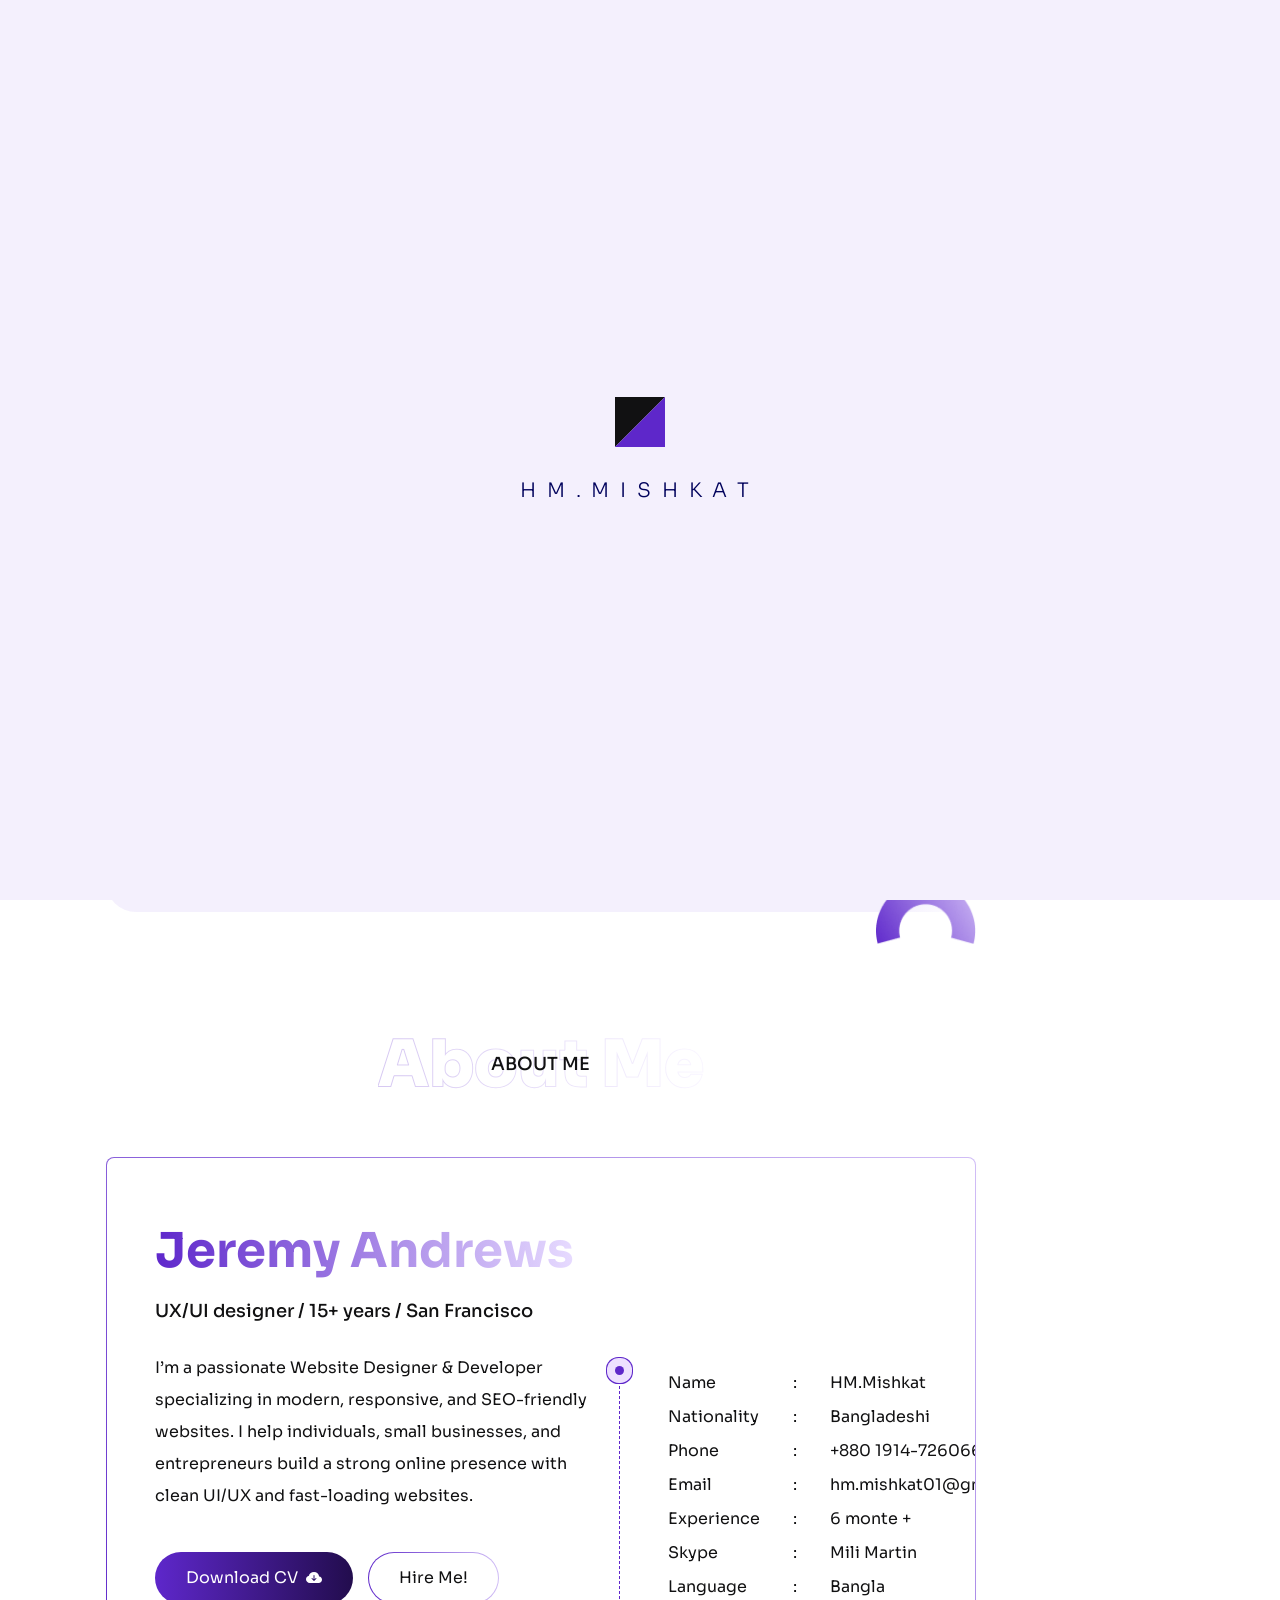
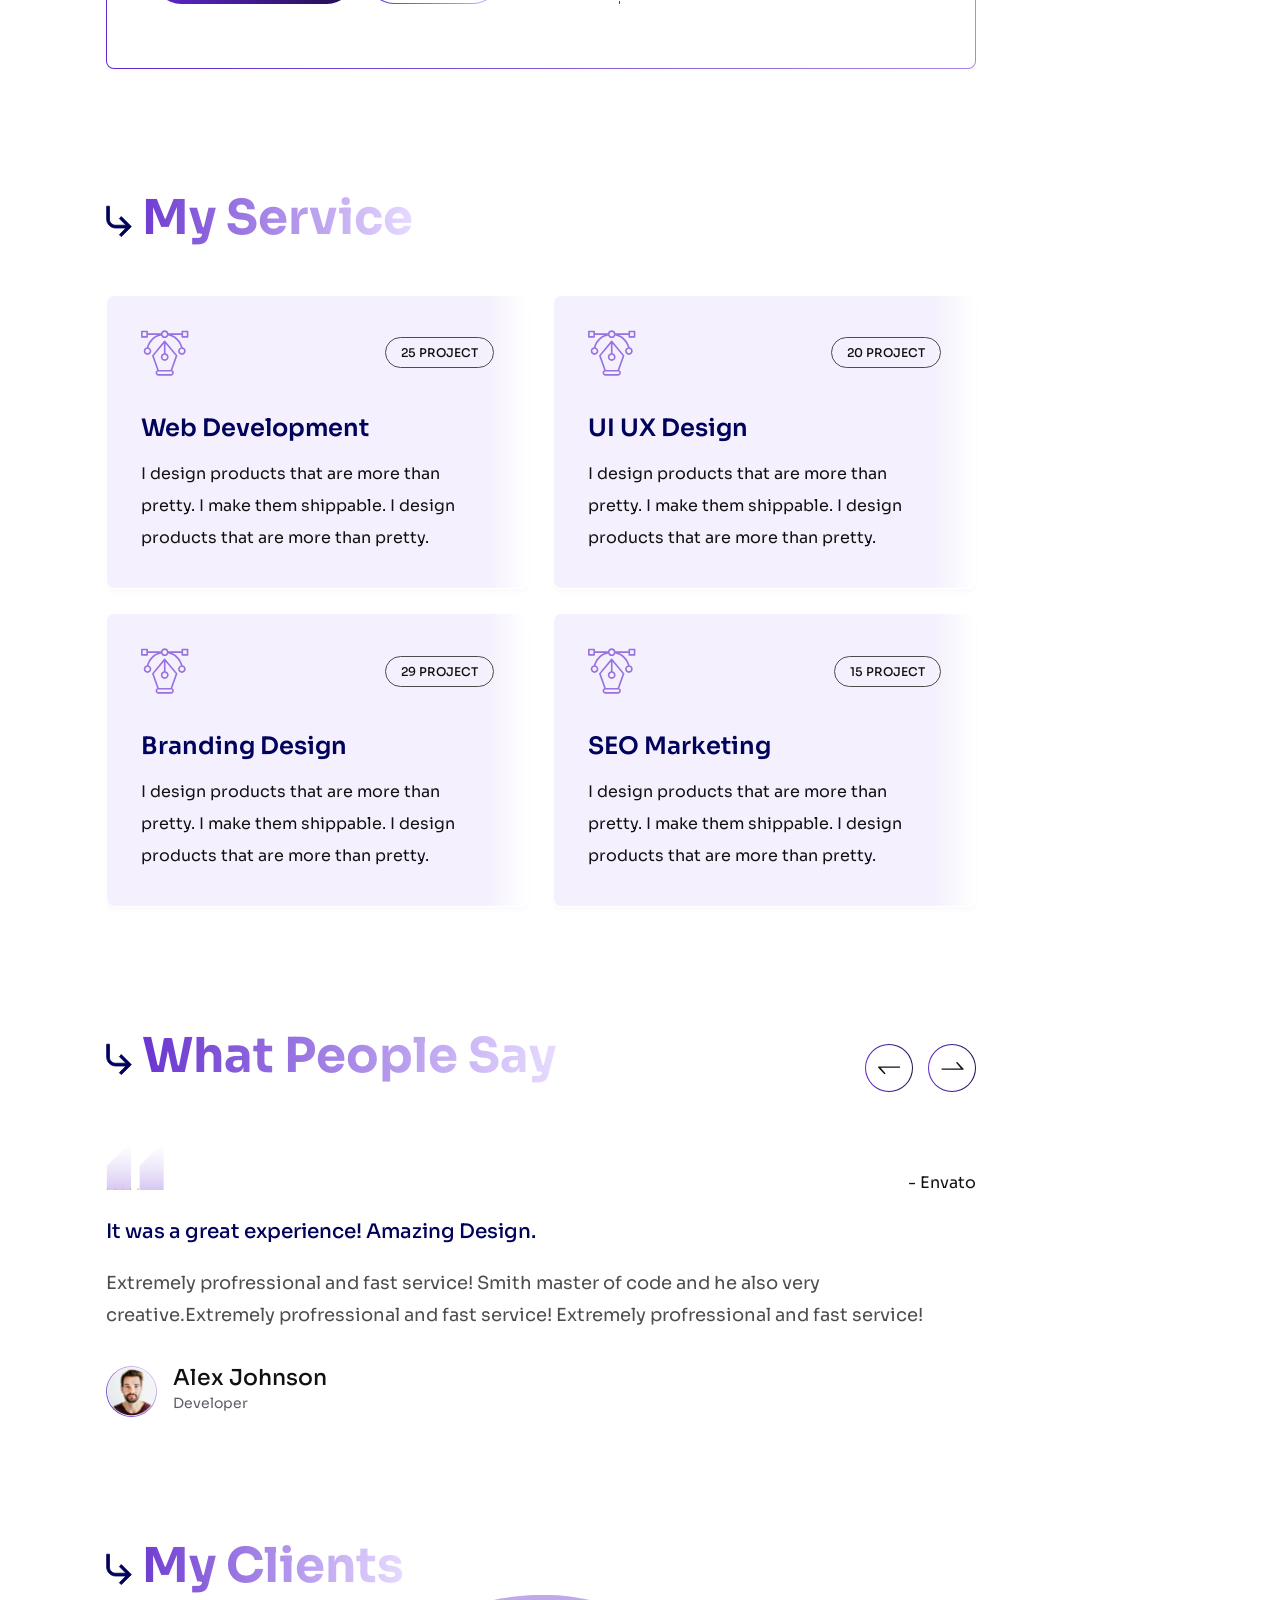
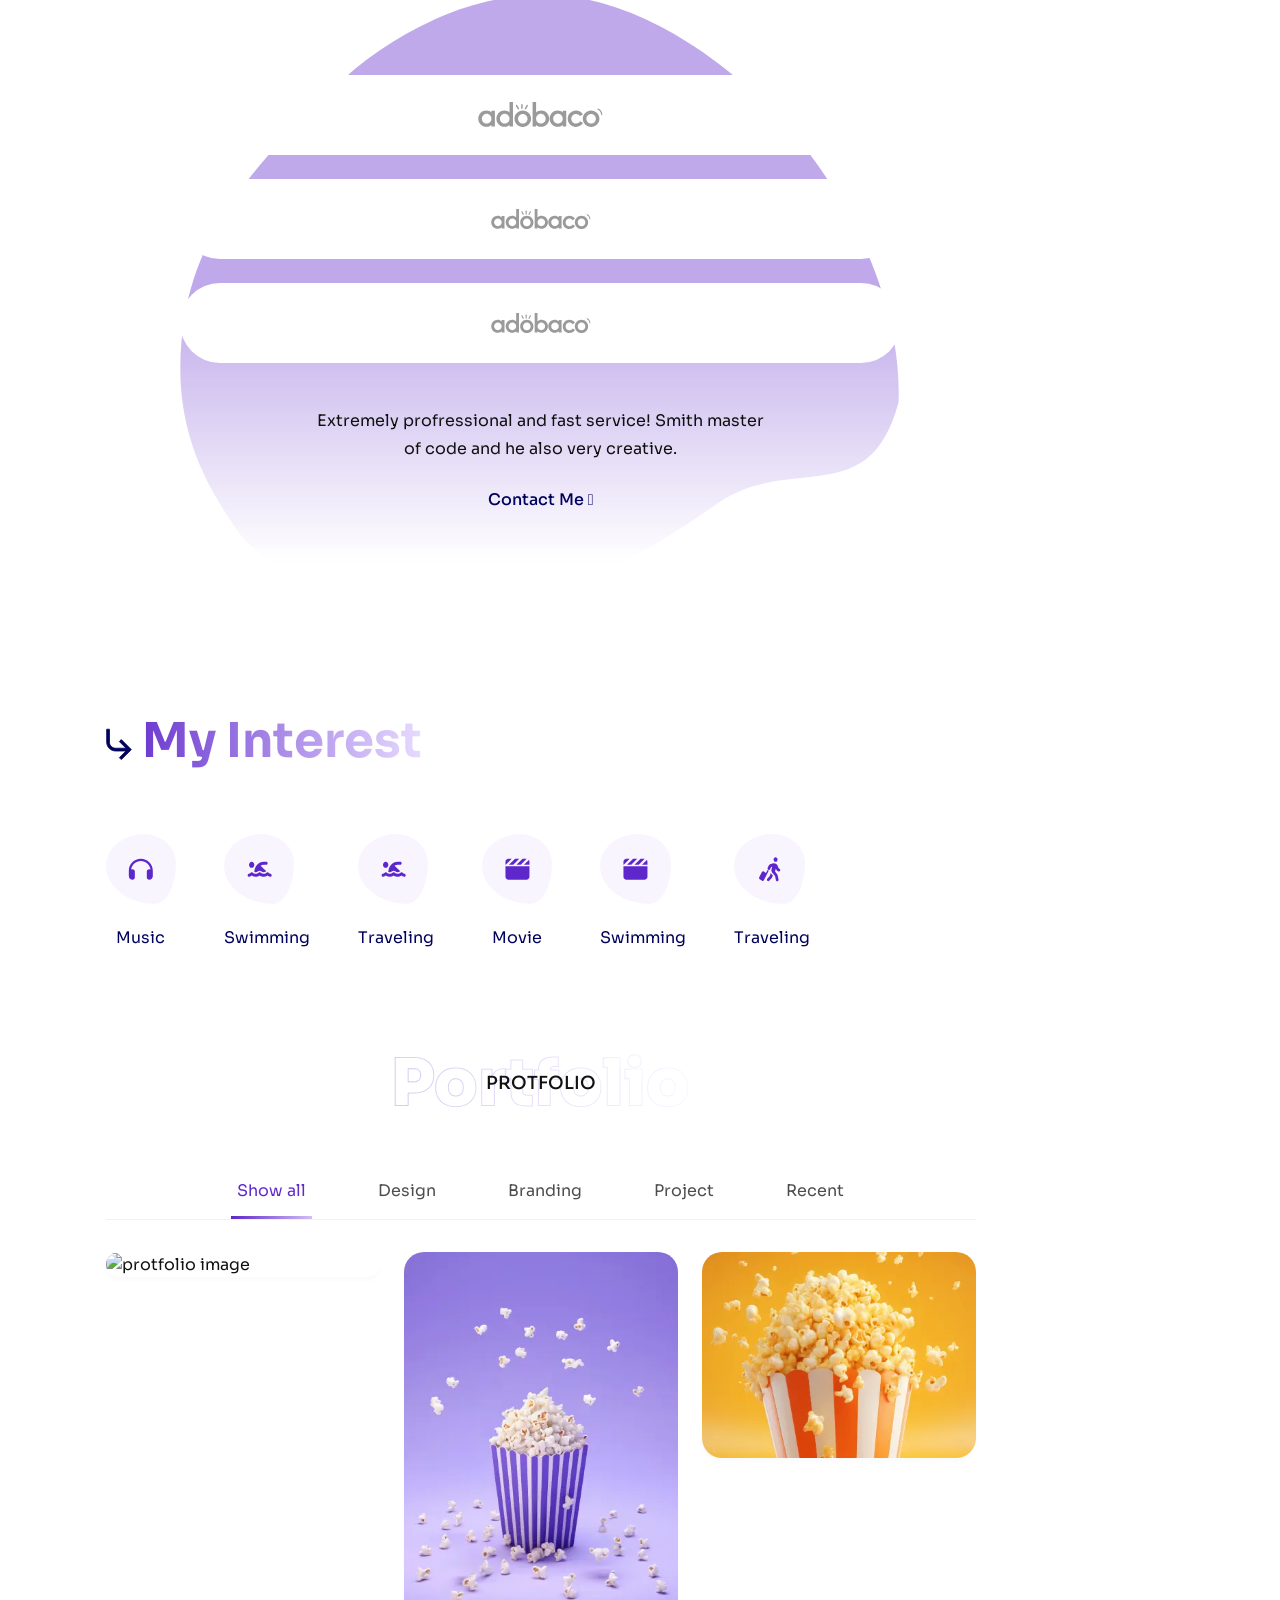
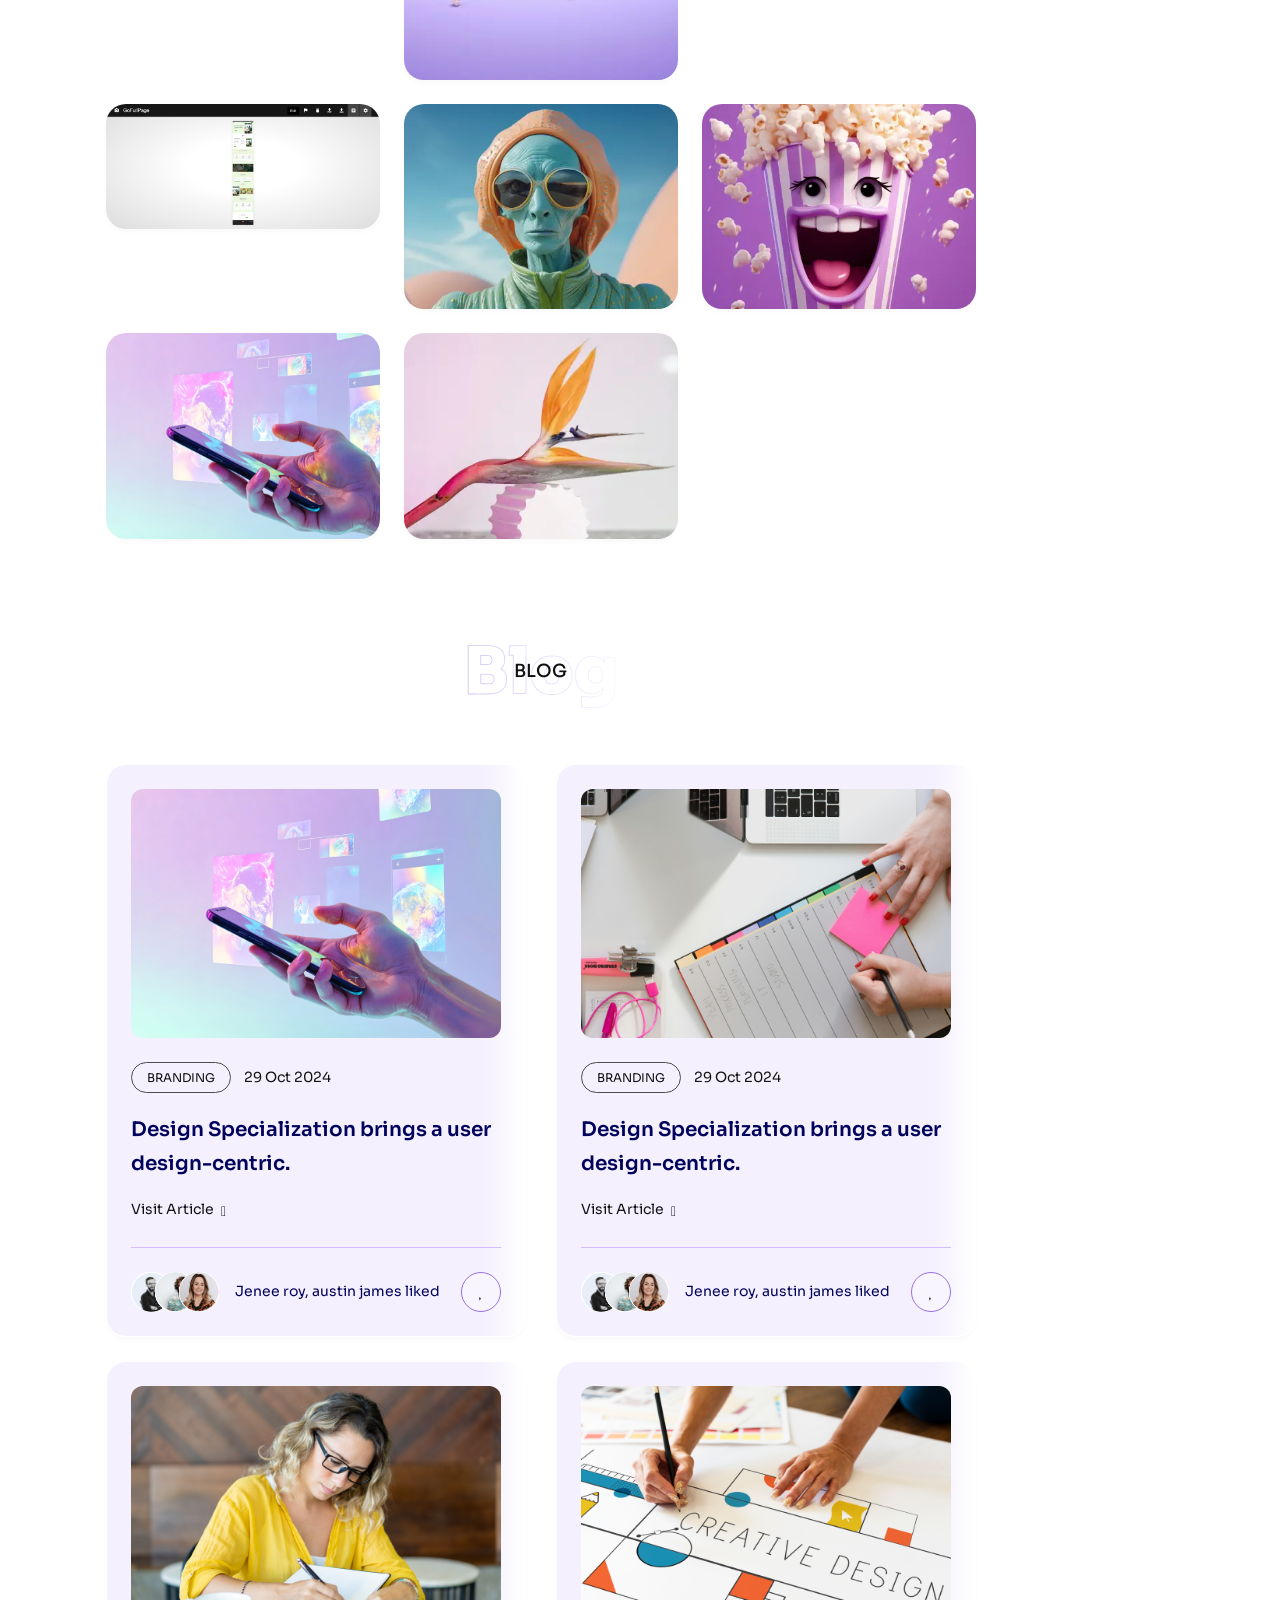
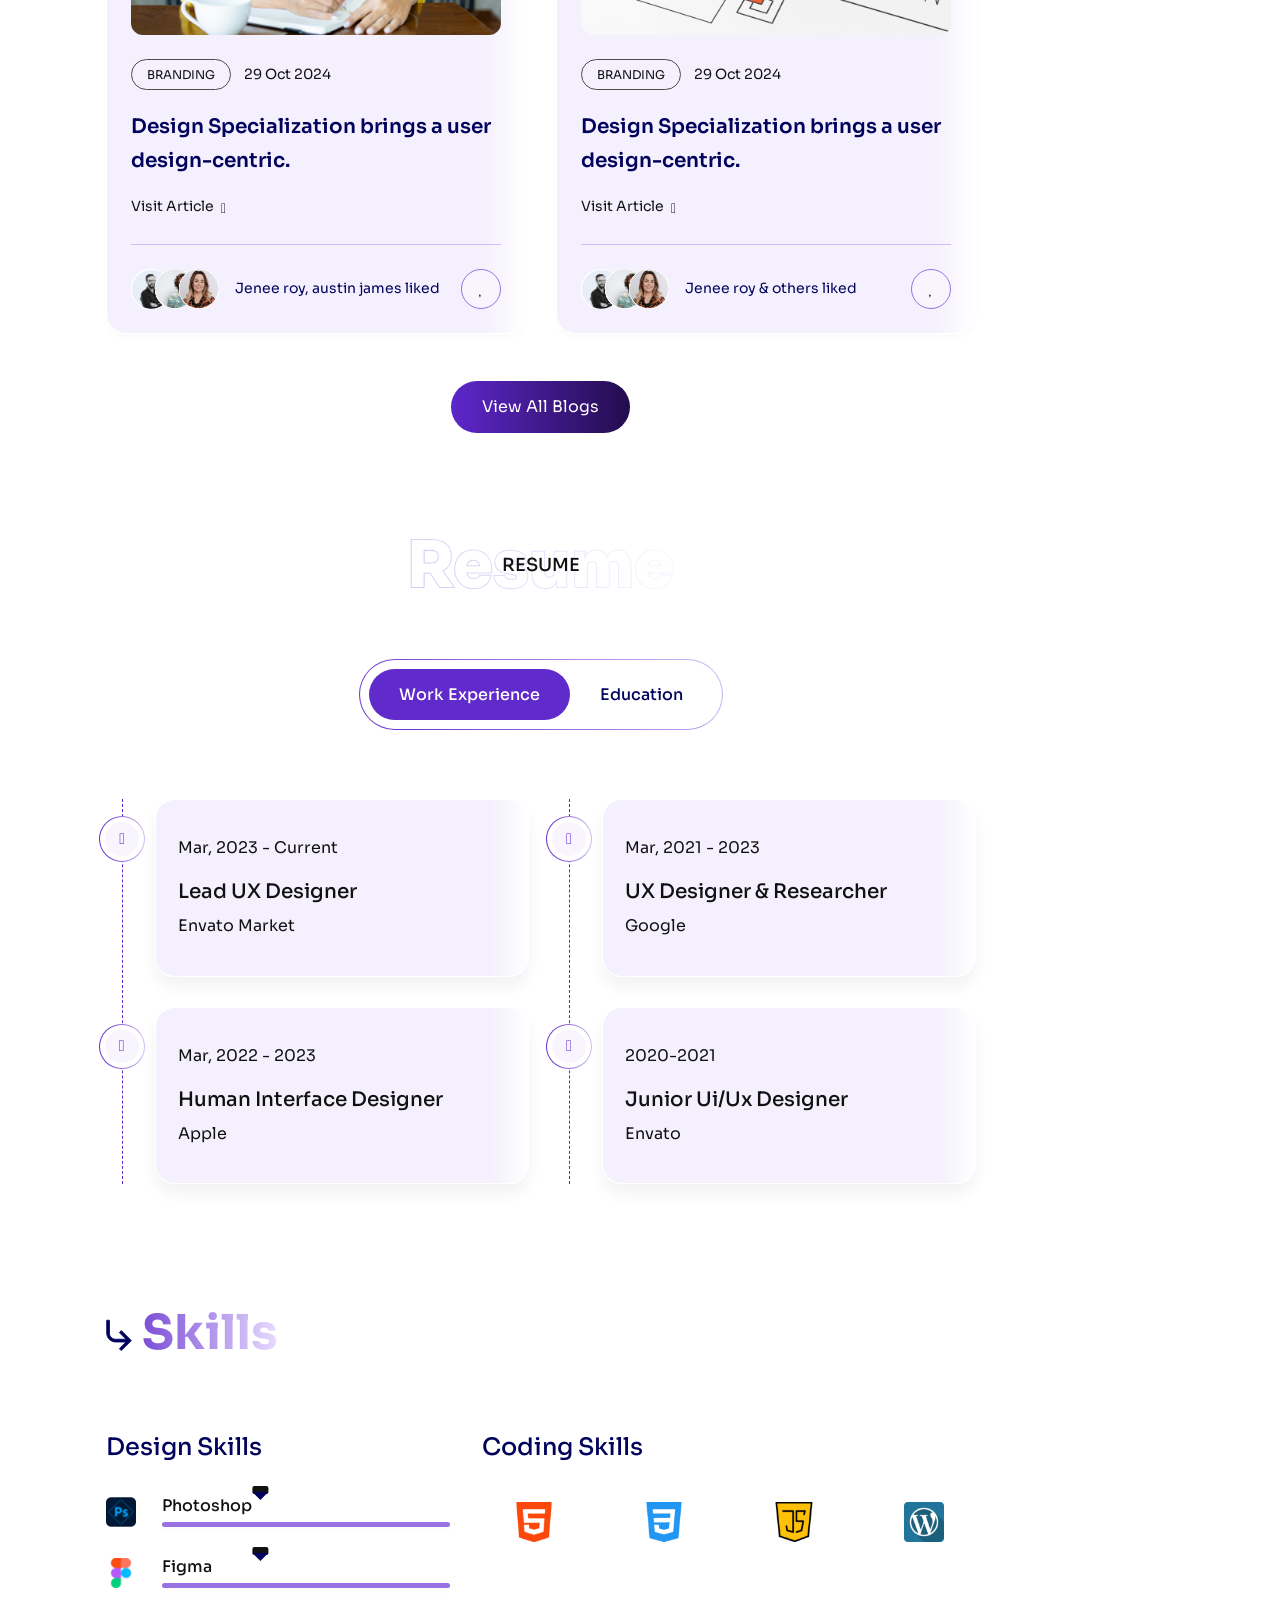
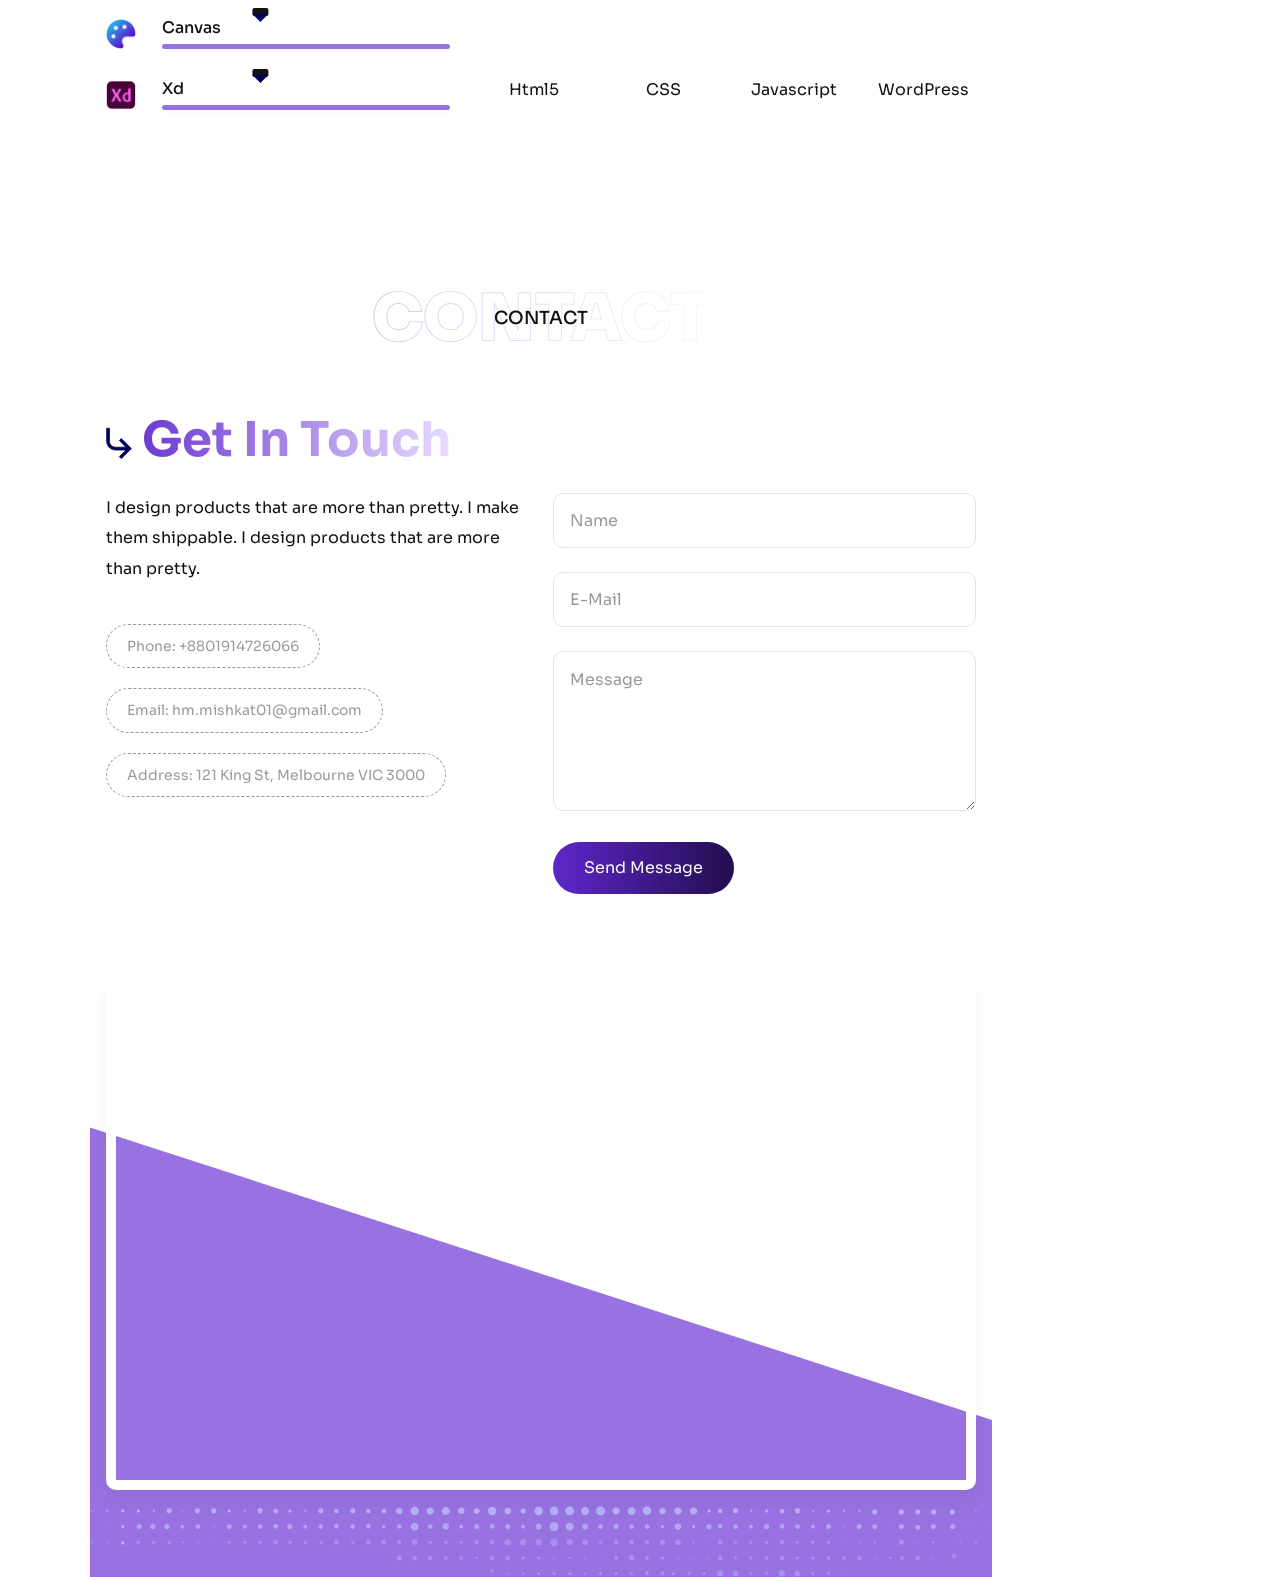
==== index.html @ 428b9b0d "Add files via upload" ====
<!DOCTYPE html>
<html lang="en">

<head>
    <!-- Basic Page Needs
    ================================================== -->
    <meta charset="UTF-8">
    <meta http-equiv="X-UA-Compatible" content="IE=edge">
  

    <!-- Specific Meta
    ================================================== -->
    <meta name="viewport" content="width=device-width, initial-scale=1.0, shrink-to-fit=no">
    <meta name="keyword" content="resume, portfolio, personal portfolio, cv, template, responsive, html5, css3, creative, clean">
    <meta name="description" content="HM.Mishkat ">
    <meta name="author" content="Themearray">

    <!-- Site Title
    ================================================== -->
    <link rel="stylesheet" href="https://cdnjs.cloudflare.com/ajax/libs/font-awesome/7.0.1/css/all.min.css" integrity="sha512-2SwdPD6INVrV/lHTZbO2nodKhrnDdJK9/kg2XD1r9uGqPo1cUbujc+IYdlYdEErWNu69gVcYgdxlmVmzTWnetw==" crossorigin="anonymous" referrerpolicy="no-referrer" />
    <title>HM.Mishkat Resume/vCard </title>

    <!-- Site Favicon
    ================================================== -->
    <link rel="shortcut icon" href="assets/img/favicon/favicon.ico">

    <!-- Google Fonts
    ================================================== -->
    <link rel="preconnect" href="https://fonts.googleapis.com">
    <link rel="preconnect" href="https://fonts.gstatic.com" crossorigin>
    <link rel="stylesheet" href="https://fonts.googleapis.com/css2?family=Sora:wght@100..800&display=swap">


    <!-- All CSS Here
    ================================================== -->
    <link rel="stylesheet" href="assets/css/bootstrap.min.css">
    <link rel="stylesheet" href="assets/css/fontAwesome5Pro.css">
    <link rel="stylesheet" href="assets/css/swiper-bundle.min.css">
    <link rel="stylesheet" href="assets/css/animate.min.css">
    <link rel="stylesheet" href="assets/css/glightbox.min.css">
    <link rel="stylesheet" href="assets/css/style.min.css">
</head>

<body>

    <!--~~~~~~~~~~~~~~~~~~~~~~~~~~~~~~~~~~~~~~~
    Preloader Start
    ~~~~~~~~~~~~~~~~~~~~~~~~~~~~~~~~~~~~~~~~-->
    <div class="preloader">
        <div class="preShape1"></div>
        <div class="preShape2"></div>
        <h4 class="content">HM.Mishkat</h4>
    </div>
    <!--~~./ Preloader End ~~-->

    <!--~~~~~~~~~~~~~~~~~~~~~~~~~~~~~~~~~~~~~~~
    left sidebar start here
    ~~~~~~~~~~~~~~~~~~~~~~~~~~~~~~~~~~~~~~~~-->
    <div class="left-sidebar">
        <!-- Chat Icon -->
        <a href="index.html#contact" class="message" aria-label="Message Me">
            <svg width="17" height="13" viewBox="0 0 17 13" xmlns="http://www.w3.org/2000/svg">
                <path d="M1.52734 0.820312C0.699219 0.820312 0.0273438 1.49219 0.0273438 2.32031C0.0273438 2.79219 0.249219 3.23594 0.627344 3.52031L7.42734 8.62031C7.78359 8.88594 8.27109 8.88594 8.62734 8.62031L15.4273 3.52031C15.8055 3.23594 16.0273 2.79219 16.0273 2.32031C16.0273 1.49219 15.3555 0.820312 14.5273 0.820312H1.52734ZM0.0273438 4.32031V10.8203C0.0273438 11.9234 0.924219 12.8203 2.02734 12.8203H14.0273C15.1305 12.8203 16.0273 11.9234 16.0273 10.8203V4.32031L9.22734 9.42031C8.51484 9.95469 7.53984 9.95469 6.82734 9.42031L0.0273438 4.32031Z" fill="currentColor"/>
            </svg>
        </a>

        <!-- Social Media Icons -->
        <div class="social-icon">
            <!-- Icon Item -->
            <a href="#" data-bs-toggle="tooltip" data-bs-placement="right" data-bs-title="Follow Me On Github" aria-label="github">
                <svg width="16" height="16" viewBox="0 0 14 14" fill="none" xmlns="http://www.w3.org/2000/svg">
                    <path d="M7.01249 0.867188C3.36635 0.867188 0.410156 3.82572 0.410156 7.47474C0.410156 10.5709 2.54051 13.1616 5.41253 13.8786C5.38172 13.7894 5.36191 13.6858 5.36191 13.5575V12.4282C5.09396 12.4282 4.645 12.4282 4.53221 12.4282C4.0805 12.4282 3.67886 12.2338 3.48409 11.8726C3.26787 11.4712 3.23045 10.8573 2.69456 10.4817C2.53556 10.3567 2.6566 10.2141 2.83982 10.2334C3.17819 10.3292 3.45878 10.5616 3.72288 10.9063C3.98587 11.2515 4.10967 11.3297 4.60099 11.3297C4.83922 11.3297 5.19575 11.3159 5.53137 11.2631C5.71183 10.8044 6.02379 10.3821 6.40508 10.1827C4.2065 9.95643 3.15728 8.86178 3.15728 7.37563C3.15728 6.7358 3.42962 6.11689 3.89234 5.59544C3.74048 5.07785 3.54957 4.02229 3.95066 3.62034C4.93991 3.62034 5.53797 4.26237 5.68157 4.43582C6.17455 4.26677 6.71594 4.17096 7.28484 4.17096C7.85484 4.17096 8.39843 4.26677 8.89251 4.43692C9.03446 4.26457 9.63307 3.62034 10.6245 3.62034C11.0273 4.02285 10.8341 5.08281 10.6806 5.5993C11.1406 6.11964 11.4113 6.7369 11.4113 7.37563C11.4113 8.86068 10.3637 9.95478 8.16845 10.1822C8.77256 10.4977 9.21327 11.3842 9.21327 12.0521V13.5575C9.21327 13.6148 9.20062 13.6561 9.19401 13.7051C11.7667 12.8026 13.6148 10.3578 13.6148 7.47474C13.6148 3.82572 10.6586 0.867188 7.01249 0.867188Z" fill="currentColor"/>
                </svg>
            </a>
            <!-- Icon Item -->
            <a href="#" data-bs-toggle="tooltip" data-bs-placement="right" data-bs-title="Follow Me On Dribble" aria-label="github">
                <svg width="16" height="16" viewBox="0 0 14 14" fill="none" xmlns="http://www.w3.org/2000/svg">
                    <path d="M7.02364 0.148438C3.4373 0.148438 0.519531 3.06851 0.519531 6.65769C0.519531 10.2469 3.4373 13.1669 7.02364 13.1669C10.61 13.1669 13.5278 10.2469 13.5278 6.65769C13.5278 3.06851 10.61 0.148438 7.02364 0.148438ZM7.02364 1.12483C8.37074 1.12483 9.60237 1.60532 10.5603 2.40316C9.66508 3.19187 8.64146 3.8337 7.53749 4.32606C6.96235 3.27925 6.338 2.26419 5.63707 1.30663C6.08073 1.19223 6.5437 1.12483 7.02364 1.12483ZM4.67733 1.65116C5.39681 2.60331 6.03164 3.61926 6.61586 4.66805C5.41403 5.08591 4.14158 5.35584 2.79597 5.35584C2.41625 5.35584 2.04193 5.3305 1.67045 5.29418C2.07951 3.67491 3.19628 2.3458 4.67733 1.65116ZM11.2519 3.09286C12.0517 4.04257 12.537 5.26529 12.5496 6.60493C11.8473 6.42863 11.1134 6.33223 10.357 6.33223C9.76249 6.33223 9.18813 6.40903 8.62553 6.51911C8.42958 6.06482 8.21496 5.62331 7.99418 5.18294C9.1842 4.64435 10.2889 3.94862 11.2519 3.09286ZM7.08144 5.54146C7.28747 5.94871 7.49523 6.35301 7.67913 6.77275C5.70761 7.38987 4.01525 8.64261 2.87981 10.3153C2.02047 9.34054 1.49515 8.06347 1.49515 6.65769C1.49515 6.52282 1.50605 6.39091 1.51547 6.25849C1.93671 6.30171 2.3621 6.33223 2.79597 6.33223C4.30602 6.33223 5.73749 6.02735 7.08144 5.54146ZM10.357 7.30862C11.0883 7.30862 11.7939 7.41256 12.467 7.59594C12.2118 9.09519 11.3606 10.3867 10.1601 11.2148C9.87092 9.93344 9.46613 8.69805 9.00282 7.49169C9.44972 7.41469 9.88774 7.30862 10.357 7.30862ZM8.02911 7.67476C8.53997 8.97682 8.9769 10.3163 9.26959 11.7125C8.58325 12.0176 7.82457 12.1906 7.02364 12.1906C5.72629 12.1906 4.53813 11.7423 3.59628 10.9968C4.62001 9.41676 6.18811 8.2333 8.02911 7.67476Z" fill="currentColor"/>
                </svg>
            </a>
            <!-- Icon Item -->
            <a href="#" data-bs-toggle="tooltip" data-bs-placement="right" data-bs-title="Follow Me On Twitter" aria-label="twitter">
                <svg width="18" height="16" viewBox="0 0 17 14" fill="none" xmlns="http://www.w3.org/2000/svg">
                    <path d="M4.89663 10.5044C3.9582 10.4871 3.13153 10.004 2.64 9.27582C2.91344 9.26145 3.17979 9.21804 3.43524 9.14827L3.40178 8.17569C2.37028 7.96889 1.54492 7.18996 1.26923 6.18358C1.54849 6.25967 1.84055 6.3047 2.14106 6.31433L3.8879 6.37034L2.43499 5.39894C1.68787 4.89942 1.19747 4.04693 1.19747 3.08087C1.19747 2.82881 1.2307 2.5851 1.29291 2.35355C2.97455 4.10238 5.29601 5.23104 7.88193 5.36064L8.54326 5.39379L8.39411 4.74865C8.34721 4.54574 8.32204 4.33226 8.32204 4.11302C8.32204 2.57508 9.56809 1.32812 11.1043 1.32812C11.9046 1.32812 12.6271 1.66592 13.1352 2.2078L13.3248 2.41007L13.5968 2.35634C13.8191 2.31243 14.0377 2.25822 14.2519 2.19422C14.1371 2.29118 14.0143 2.37908 13.8847 2.45679L14.2011 3.38211C14.3036 3.36985 14.4054 3.35544 14.5065 3.33892C14.3743 3.45283 14.2372 3.56114 14.0957 3.6634L13.8772 3.82123L13.889 4.09048C13.8948 4.22419 13.8977 4.35856 13.8977 4.49361C13.8977 8.62013 10.763 13.3402 5.0591 13.3402C3.99555 13.3402 2.97721 13.1513 2.03372 12.806C3.2128 12.6016 4.29262 12.1066 5.19609 11.3976L6.30139 10.5303L4.89663 10.5044Z" stroke="currentColor"/>
                </svg>
            </a>
            <!-- Icon Item -->
            <a href="#" data-bs-toggle="tooltip" data-bs-placement="right" data-bs-title="Follow Me On Instagram" aria-label="instagram">
                <svg width="16" height="16" viewBox="0 0 14 14" fill="none" xmlns="http://www.w3.org/2000/svg">
                    <path d="M4.36087 0.529297C2.24296 0.529297 0.519531 2.25409 0.519531 4.37368V9.69666C0.519531 11.8162 2.24296 13.541 4.36087 13.541H9.67965C11.7976 13.541 13.521 11.8162 13.521 9.69666V4.37368C13.521 2.25409 11.7976 0.529297 9.67965 0.529297H4.36087ZM4.36087 1.12074H9.67965C11.4781 1.12074 12.93 2.57377 12.93 4.37368V9.69666C12.93 11.4966 11.4781 12.9496 9.67965 12.9496H4.36087C2.56239 12.9496 1.11051 11.4966 1.11051 9.69666V4.37368C1.11051 2.57377 2.56239 1.12074 4.36087 1.12074ZM10.5661 2.89507C10.4094 2.89507 10.2591 2.95738 10.1482 3.0683C10.0374 3.17921 9.97514 3.32965 9.97514 3.48651C9.97514 3.64337 10.0374 3.79381 10.1482 3.90472C10.2591 4.01564 10.4094 4.07795 10.5661 4.07795C10.7229 4.07795 10.8732 4.01564 10.984 3.90472C11.0948 3.79381 11.1571 3.64337 11.1571 3.48651C11.1571 3.32965 11.0948 3.17921 10.984 3.0683C10.8732 2.95738 10.7229 2.89507 10.5661 2.89507ZM7.02026 3.78223C5.22864 3.78223 3.7699 5.24212 3.7699 7.03517C3.7699 8.82821 5.22864 10.2881 7.02026 10.2881C8.81189 10.2881 10.2706 8.82821 10.2706 7.03517C10.2706 5.24212 8.81189 3.78223 7.02026 3.78223ZM7.02026 4.37368C8.4925 4.37368 9.67965 5.56176 9.67965 7.03517C9.67965 8.50857 8.4925 9.69666 7.02026 9.69666C5.54802 9.69666 4.36087 8.50857 4.36087 7.03517C4.36087 5.56176 5.54802 4.37368 7.02026 4.37368Z" fill="currentColor" stroke="currentColor" stroke-width="0.5"/>
                </svg>     
            </a>
        </div>
    </div>
    <!--~~./ end left sidebar ~~-->

    <!--~~~~~~~~~~~~~~~~~~~~~~~~~~~~~~~~~~~~~~~
    mobile header area start here
    ~~~~~~~~~~~~~~~~~~~~~~~~~~~~~~~~~~~~~~~~-->
    <header class="header-area">
        <div class="logo">
            <a href="index.html">
                <img src="assets/img/logo/logo.svg" class="light" alt="BPRO - Personal Resume/vCard Template" style="width: 150px;">
                <img src="assets/img/logo/logo.svg" class="dark" alt="BPRO - Personal Resume/vCard Template">
            </a>
        </div>

        <button class="btn_theme_switch btn-primary-gradient ms-auto me-3" aria-label="Dark - Light Switch">
            <svg class="sun" viewBox="0 0 22 22" fill="none" xmlns="http://www.w3.org/2000/svg">
                <path d="M11 17.5C14.5899 17.5 17.5 14.5899 17.5 11C17.5 7.41015 14.5899 4.5 11 4.5C7.41015 4.5 4.5 7.41015 4.5 11C4.5 14.5899 7.41015 17.5 11 17.5Z" stroke="white" stroke-width="1.5" stroke-linecap="round" stroke-linejoin="round"></path>
                <path d="M18.14 18.14L18.01 18.01M18.01 3.99L18.14 3.86L18.01 3.99ZM3.86 18.14L3.99 18.01L3.86 18.14ZM11 1.08V1V1.08ZM11 21V20.92V21ZM1.08 11H1H1.08ZM21 11H20.92H21ZM3.99 3.99L3.86 3.86L3.99 3.99Z" stroke="white" stroke-width="2" stroke-linecap="round" stroke-linejoin="round"></path>
            </svg>
            <svg class="moon" viewBox="0 0 22 22" fill="none" xmlns="http://www.w3.org/2000/svg">
                <path d="M1.03009 11.42C1.39009 16.57 5.76009 20.76 10.9901 20.99C14.6801 21.15 17.9801 19.43 19.9601 16.72C20.7801 15.61 20.3401 14.87 18.9701 15.12C18.3001 15.24 17.6101 15.29 16.8901 15.26C12.0001 15.06 8.00009 10.97 7.98009 6.13996C7.97009 4.83996 8.24009 3.60996 8.73009 2.48996C9.27009 1.24996 8.62009 0.659961 7.37009 1.18996C3.41009 2.85996 0.70009 6.84996 1.03009 11.42Z" stroke="white" stroke-width="1.5" stroke-linecap="round" stroke-linejoin="round"></path>
            </svg>
        </button>
        <!--toggler button-->
        <button class="navbar-toggler" aria-label="sidebar open button">
            <span></span>
        </button>
    </header>
    <!--~~./ end mobile header area ~~-->

    <!--~~~~~~~~~~~~~~~~~~~~~~~~~~~~~~~~~~~~~~~
    right sidebar start here
    ~~~~~~~~~~~~~~~~~~~~~~~~~~~~~~~~~~~~~~~~-->
    <div class="sidebar-menu">
        <div class="sidebar-header">
            <!-- logo -->
            <div class="logo">
                <a href="index.html">
                    <img src="assets/img/logo/logo.svg" class="light" alt="BPRO - Personal Resume/vCard Template">
                    <img src="assets/img/logo/logo.svg" class="dark" alt="BPRO - Personal Resume/vCard Template">
                </a>
            </div>
            <div class="color-mode">
                <button class="btn_theme_switch btn-primary-gradient" aria-label="Dark - Light Switch">
                    <svg class="sun" viewBox="0 0 22 22" fill="none" xmlns="http://www.w3.org/2000/svg">
                        <path d="M11 17.5C14.5899 17.5 17.5 14.5899 17.5 11C17.5 7.41015 14.5899 4.5 11 4.5C7.41015 4.5 4.5 7.41015 4.5 11C4.5 14.5899 7.41015 17.5 11 17.5Z" stroke="white" stroke-width="1.5" stroke-linecap="round" stroke-linejoin="round"></path>
                        <path d="M18.14 18.14L18.01 18.01M18.01 3.99L18.14 3.86L18.01 3.99ZM3.86 18.14L3.99 18.01L3.86 18.14ZM11 1.08V1V1.08ZM11 21V20.92V21ZM1.08 11H1H1.08ZM21 11H20.92H21ZM3.99 3.99L3.86 3.86L3.99 3.99Z" stroke="white" stroke-width="2" stroke-linecap="round" stroke-linejoin="round"></path>
                    </svg>
                    <svg class="moon" viewBox="0 0 22 22" fill="none" xmlns="http://www.w3.org/2000/svg">
                        <path d="M1.03009 11.42C1.39009 16.57 5.76009 20.76 10.9901 20.99C14.6801 21.15 17.9801 19.43 19.9601 16.72C20.7801 15.61 20.3401 14.87 18.9701 15.12C18.3001 15.24 17.6101 15.29 16.8901 15.26C12.0001 15.06 8.00009 10.97 7.98009 6.13996C7.97009 4.83996 8.24009 3.60996 8.73009 2.48996C9.27009 1.24996 8.62009 0.659961 7.37009 1.18996C3.41009 2.85996 0.70009 6.84996 1.03009 11.42Z" stroke="white" stroke-width="1.5" stroke-linecap="round" stroke-linejoin="round"></path>
                    </svg>
                </button>
            </div>
        </div>
        <!-- nav menu list -->
        <ul class="nav-menu" id="nav">
            <li class="menu-item">
                <a href="#home" class="nav-link active">
                    <svg xmlns="http://www.w3.org/2000/svg" width="16" height="16" fill="currentColor" class="bi bi-house-door-fill" viewBox="0 0 16 16">
  <path d="M6.5 14.5v-3.505c0-.245.25-.495.5-.495h2c.25 0 .5.25.5.5v3.5a.5.5 0 0 0 .5.5h4a.5.5 0 0 0 .5-.5v-7a.5.5 0 0 0-.146-.354L13 5.793V2.5a.5.5 0 0 0-.5-.5h-1a.5.5 0 0 0-.5.5v1.293L8.354 1.146a.5.5 0 0 0-.708 0l-6 6A.5.5 0 0 0 1.5 7.5v7a.5.5 0 0 0 .5.5h4a.5.5 0 0 0 .5-.5"/>
</svg>
                    HOME
                </a>
            </li>
            <li class="menu-item">
                <a href="#about" class="nav-link">
                    <svg xmlns="http://www.w3.org/2000/svg" width="16" height="16" fill="currentColor" class="bi bi-person" viewBox="0 0 16 16">
  <path d="M8 8a3 3 0 1 0 0-6 3 3 0 0 0 0 6m2-3a2 2 0 1 1-4 0 2 2 0 0 1 4 0m4 8c0 1-1 1-1 1H3s-1 0-1-1 1-4 6-4 6 3 6 4m-1-.004c-.001-.246-.154-.986-.832-1.664C11.516 10.68 10.289 10 8 10s-3.516.68-4.168 1.332c-.678.678-.83 1.418-.832 1.664z"/>
</svg>
                    ABOUT 
                </a>
            </li>
            <li class="menu-item">
                <a href="#protfolio" class="nav-link">
                    <svg xmlns="http://www.w3.org/2000/svg" width="16" height="16" fill="currentColor" class="bi bi-briefcase" viewBox="0 0 16 16">
  <path d="M6.5 1A1.5 1.5 0 0 0 5 2.5V3H1.5A1.5 1.5 0 0 0 0 4.5v8A1.5 1.5 0 0 0 1.5 14h13a1.5 1.5 0 0 0 1.5-1.5v-8A1.5 1.5 0 0 0 14.5 3H11v-.5A1.5 1.5 0 0 0 9.5 1zm0 1h3a.5.5 0 0 1 .5.5V3H6v-.5a.5.5 0 0 1 .5-.5m1.886 6.914L15 7.151V12.5a.5.5 0 0 1-.5.5h-13a.5.5 0 0 1-.5-.5V7.15l6.614 1.764a1.5 1.5 0 0 0 .772 0M1.5 4h13a.5.5 0 0 1 .5.5v1.616L8.129 7.948a.5.5 0 0 1-.258 0L1 6.116V4.5a.5.5 0 0 1 .5-.5"/>
</svg>
                    PROTFOLIO
                </a>
            </li>
            <li class="menu-item">
                <a href="#blog" class="nav-link">
                    <svg xmlns="http://www.w3.org/2000/svg" width="16" height="16" fill="currentColor" class="bi bi-bookmark" viewBox="0 0 16 16">
  <path d="M2 2a2 2 0 0 1 2-2h8a2 2 0 0 1 2 2v13.5a.5.5 0 0 1-.777.416L8 13.101l-5.223 2.815A.5.5 0 0 1 2 15.5zm2-1a1 1 0 0 0-1 1v12.566l4.723-2.482a.5.5 0 0 1 .554 0L13 14.566V2a1 1 0 0 0-1-1z"/>
</svg>
                    BLOG
                </a>
            </li>
            <li class="menu-item">
                <a href="#resume" class="nav-link">
                    <svg xmlns="http://www.w3.org/2000/svg" width="16" height="16" fill="currentColor" class="bi bi-file-person" viewBox="0 0 16 16">
  <path d="M12 1a1 1 0 0 1 1 1v10.755S12 11 8 11s-5 1.755-5 1.755V2a1 1 0 0 1 1-1zM4 0a2 2 0 0 0-2 2v12a2 2 0 0 0 2 2h8a2 2 0 0 0 2-2V2a2 2 0 0 0-2-2z"/>
  <path d="M8 10a3 3 0 1 0 0-6 3 3 0 0 0 0 6"/>
</svg>
                    RESUME
                </a>
            </li>
            <li class="menu-item">
                <a href="#contact" class="nav-link">
                    <i class="fa-solid fa-address-book"></i>
                    CONTACT
                </a>
            </li>
        </ul>
        <!-- copyright content -->
        <div class="copyright-content text-center">
            <p>
                2025 <a href="index.html">@Mishkat</a>
            </p>
            <p>
            </p>
        </div>
    </div>
    <div class="sidebar-menu-overlay"></div>
    <!--~~./ end right sidebar ~~-->

    <!--~~~~~~~~~~~~~~~~~~~~~~~~~~~~~~~~~~~~~~~
    mobile menu start here
    ~~~~~~~~~~~~~~~~~~~~~~~~~~~~~~~~~~~~~~~~-->
    <div class="mobile-menu">

        <div class="menu-header d-flex align-items-center justify-content-between">
            <!-- logo -->
            <div class="logo">
                <a href="index.html">
                    <img src="assets/img/logo/logo.png" class="light" alt="BPRO - Personal Resume/vCard Template">
                    <img src="assets/img/logo/logo.svg" class="dark" alt="BPRO - Personal Resume/vCard Template">
                </a>
            </div>

            <button class="close-btn" type="button" aria-label="menu close button">
                <i class="fal fa-times"></i>
            </button>
        </div>
        <!-- nav menu list -->
        <ul class="nav-menu" id="mobile_nav">
            <li class="menu-item">
                <a href="#home" class="nav-link active">
                    <i class="fal fa-home-lg-alt"></i>
                    HOME
                </a>
            </li>
            <li class="menu-item">
                <a href="#about" class="nav-link">
                    <i class="fal fa-user"></i>
                    ABOUT 
                </a>
            </li>
            <li class="menu-item">
                <a href="#protfolio" class="nav-link">
                    <i class="fal fa-briefcase"></i>
                    PROTFOLIO
                </a>
            </li>
            <li class="menu-item">
                <a href="#blog" class="nav-link">
                    <i class="fal fa-book"></i>
                    BLOG
                </a>
            </li>
            <li class="menu-item">
                <a href="#resume" class="nav-link">
                    <i class="fal fa-id-card"></i>
                    RESUME
                </a>
            </li>
            <li class="menu-item">
                <a href="#contact" class="nav-link">
                    <i class="fal fa-mailbox"></i>
                    CONTACT
                </a>
            </li>
        </ul>

        <!-- Social Media Icons -->
        <div class="social-icon">
            <!-- Icon Item -->
            <a href="#" data-bs-toggle="tooltip" data-bs-placement="top" data-bs-title="Follow Me On Github" aria-label="github">
                <svg viewBox="0 0 14 14" fill="none" xmlns="http://www.w3.org/2000/svg">
                    <path d="M7.01249 0.867188C3.36635 0.867188 0.410156 3.82572 0.410156 7.47474C0.410156 10.5709 2.54051 13.1616 5.41253 13.8786C5.38172 13.7894 5.36191 13.6858 5.36191 13.5575V12.4282C5.09396 12.4282 4.645 12.4282 4.53221 12.4282C4.0805 12.4282 3.67886 12.2338 3.48409 11.8726C3.26787 11.4712 3.23045 10.8573 2.69456 10.4817C2.53556 10.3567 2.6566 10.2141 2.83982 10.2334C3.17819 10.3292 3.45878 10.5616 3.72288 10.9063C3.98587 11.2515 4.10967 11.3297 4.60099 11.3297C4.83922 11.3297 5.19575 11.3159 5.53137 11.2631C5.71183 10.8044 6.02379 10.3821 6.40508 10.1827C4.2065 9.95643 3.15728 8.86178 3.15728 7.37563C3.15728 6.7358 3.42962 6.11689 3.89234 5.59544C3.74048 5.07785 3.54957 4.02229 3.95066 3.62034C4.93991 3.62034 5.53797 4.26237 5.68157 4.43582C6.17455 4.26677 6.71594 4.17096 7.28484 4.17096C7.85484 4.17096 8.39843 4.26677 8.89251 4.43692C9.03446 4.26457 9.63307 3.62034 10.6245 3.62034C11.0273 4.02285 10.8341 5.08281 10.6806 5.5993C11.1406 6.11964 11.4113 6.7369 11.4113 7.37563C11.4113 8.86068 10.3637 9.95478 8.16845 10.1822C8.77256 10.4977 9.21327 11.3842 9.21327 12.0521V13.5575C9.21327 13.6148 9.20062 13.6561 9.19401 13.7051C11.7667 12.8026 13.6148 10.3578 13.6148 7.47474C13.6148 3.82572 10.6586 0.867188 7.01249 0.867188Z" fill="currentColor"/>
                </svg>
            </a>
            <!-- Icon Item -->
            <a href="#" data-bs-toggle="tooltip" data-bs-placement="top" data-bs-title="Follow Me On Dribble" aria-label="dribble">
                <svg viewBox="0 0 14 14" fill="none" xmlns="http://www.w3.org/2000/svg">
                    <path d="M7.02364 0.148438C3.4373 0.148438 0.519531 3.06851 0.519531 6.65769C0.519531 10.2469 3.4373 13.1669 7.02364 13.1669C10.61 13.1669 13.5278 10.2469 13.5278 6.65769C13.5278 3.06851 10.61 0.148438 7.02364 0.148438ZM7.02364 1.12483C8.37074 1.12483 9.60237 1.60532 10.5603 2.40316C9.66508 3.19187 8.64146 3.8337 7.53749 4.32606C6.96235 3.27925 6.338 2.26419 5.63707 1.30663C6.08073 1.19223 6.5437 1.12483 7.02364 1.12483ZM4.67733 1.65116C5.39681 2.60331 6.03164 3.61926 6.61586 4.66805C5.41403 5.08591 4.14158 5.35584 2.79597 5.35584C2.41625 5.35584 2.04193 5.3305 1.67045 5.29418C2.07951 3.67491 3.19628 2.3458 4.67733 1.65116ZM11.2519 3.09286C12.0517 4.04257 12.537 5.26529 12.5496 6.60493C11.8473 6.42863 11.1134 6.33223 10.357 6.33223C9.76249 6.33223 9.18813 6.40903 8.62553 6.51911C8.42958 6.06482 8.21496 5.62331 7.99418 5.18294C9.1842 4.64435 10.2889 3.94862 11.2519 3.09286ZM7.08144 5.54146C7.28747 5.94871 7.49523 6.35301 7.67913 6.77275C5.70761 7.38987 4.01525 8.64261 2.87981 10.3153C2.02047 9.34054 1.49515 8.06347 1.49515 6.65769C1.49515 6.52282 1.50605 6.39091 1.51547 6.25849C1.93671 6.30171 2.3621 6.33223 2.79597 6.33223C4.30602 6.33223 5.73749 6.02735 7.08144 5.54146ZM10.357 7.30862C11.0883 7.30862 11.7939 7.41256 12.467 7.59594C12.2118 9.09519 11.3606 10.3867 10.1601 11.2148C9.87092 9.93344 9.46613 8.69805 9.00282 7.49169C9.44972 7.41469 9.88774 7.30862 10.357 7.30862ZM8.02911 7.67476C8.53997 8.97682 8.9769 10.3163 9.26959 11.7125C8.58325 12.0176 7.82457 12.1906 7.02364 12.1906C5.72629 12.1906 4.53813 11.7423 3.59628 10.9968C4.62001 9.41676 6.18811 8.2333 8.02911 7.67476Z" fill="currentColor"/>
                </svg>
            </a>
            <!-- Icon Item -->
            <a href="#" data-bs-toggle="tooltip" data-bs-placement="top" data-bs-title="Follow Me On Twitter" aria-label="twitter">
                <svg viewBox="0 0 17 14" fill="none" xmlns="http://www.w3.org/2000/svg">
                    <path d="M4.89663 10.5044C3.9582 10.4871 3.13153 10.004 2.64 9.27582C2.91344 9.26145 3.17979 9.21804 3.43524 9.14827L3.40178 8.17569C2.37028 7.96889 1.54492 7.18996 1.26923 6.18358C1.54849 6.25967 1.84055 6.3047 2.14106 6.31433L3.8879 6.37034L2.43499 5.39894C1.68787 4.89942 1.19747 4.04693 1.19747 3.08087C1.19747 2.82881 1.2307 2.5851 1.29291 2.35355C2.97455 4.10238 5.29601 5.23104 7.88193 5.36064L8.54326 5.39379L8.39411 4.74865C8.34721 4.54574 8.32204 4.33226 8.32204 4.11302C8.32204 2.57508 9.56809 1.32812 11.1043 1.32812C11.9046 1.32812 12.6271 1.66592 13.1352 2.2078L13.3248 2.41007L13.5968 2.35634C13.8191 2.31243 14.0377 2.25822 14.2519 2.19422C14.1371 2.29118 14.0143 2.37908 13.8847 2.45679L14.2011 3.38211C14.3036 3.36985 14.4054 3.35544 14.5065 3.33892C14.3743 3.45283 14.2372 3.56114 14.0957 3.6634L13.8772 3.82123L13.889 4.09048C13.8948 4.22419 13.8977 4.35856 13.8977 4.49361C13.8977 8.62013 10.763 13.3402 5.0591 13.3402C3.99555 13.3402 2.97721 13.1513 2.03372 12.806C3.2128 12.6016 4.29262 12.1066 5.19609 11.3976L6.30139 10.5303L4.89663 10.5044Z" stroke="currentColor"/>
                </svg>
            </a>
            <!-- Icon Item -->
            <a href="#" data-bs-toggle="tooltip" data-bs-placement="top" data-bs-title="Follow Me On Instagram" aria-label="instagram">
                <svg viewBox="0 0 14 14" fill="none" xmlns="http://www.w3.org/2000/svg">
                    <path d="M4.36087 0.529297C2.24296 0.529297 0.519531 2.25409 0.519531 4.37368V9.69666C0.519531 11.8162 2.24296 13.541 4.36087 13.541H9.67965C11.7976 13.541 13.521 11.8162 13.521 9.69666V4.37368C13.521 2.25409 11.7976 0.529297 9.67965 0.529297H4.36087ZM4.36087 1.12074H9.67965C11.4781 1.12074 12.93 2.57377 12.93 4.37368V9.69666C12.93 11.4966 11.4781 12.9496 9.67965 12.9496H4.36087C2.56239 12.9496 1.11051 11.4966 1.11051 9.69666V4.37368C1.11051 2.57377 2.56239 1.12074 4.36087 1.12074ZM10.5661 2.89507C10.4094 2.89507 10.2591 2.95738 10.1482 3.0683C10.0374 3.17921 9.97514 3.32965 9.97514 3.48651C9.97514 3.64337 10.0374 3.79381 10.1482 3.90472C10.2591 4.01564 10.4094 4.07795 10.5661 4.07795C10.7229 4.07795 10.8732 4.01564 10.984 3.90472C11.0948 3.79381 11.1571 3.64337 11.1571 3.48651C11.1571 3.32965 11.0948 3.17921 10.984 3.0683C10.8732 2.95738 10.7229 2.89507 10.5661 2.89507ZM7.02026 3.78223C5.22864 3.78223 3.7699 5.24212 3.7699 7.03517C3.7699 8.82821 5.22864 10.2881 7.02026 10.2881C8.81189 10.2881 10.2706 8.82821 10.2706 7.03517C10.2706 5.24212 8.81189 3.78223 7.02026 3.78223ZM7.02026 4.37368C8.4925 4.37368 9.67965 5.56176 9.67965 7.03517C9.67965 8.50857 8.4925 9.69666 7.02026 9.69666C5.54802 9.69666 4.36087 8.50857 4.36087 7.03517C4.36087 5.56176 5.54802 4.37368 7.02026 4.37368Z" fill="currentColor" stroke="#5C5D68" stroke-width="0.5"/>
                </svg>     
            </a>
        </div>
        <!-- copyright content -->
        <div class="copyright-content text-center">
            <p>
                2025 <a href="index.html">@BPRO</a>
            </p>
            <p>
                All Rights Reserved
            </p>
        </div>
    </div>
    <!--~~./ mobile menu end here ~~-->

    <!--~~~~~~~~~~~~~~~~~~~~~~~~~~~~~~~~~~~~~~~
    main body content start here
    ~~~~~~~~~~~~~~~~~~~~~~~~~~~~~~~~~~~~~~~~-->
    <main>

        <!--~~~~~~~~~~~~~~~~~~~~~~~~~~~~~~~~~~~~~~~
        hero area start here
        ~~~~~~~~~~~~~~~~~~~~~~~~~~~~~~~~~~~~~~~~-->
        <section class="hero-area" id="home">
            <div class="container">
                <div class="row align-items-center justify-content-center">
                    <!--hero area left content-->
                    <div class="col-12 col-md-7">
                        <div class="hero-content text-center text-md-start">
                            <h5 class="subtitle  wow animate__animated animate__fadeInUp">
                                I am HM.Mishkat
                            <h1 class="hero-title wow animate__animated animate__fadeInUp">
                                Professional Website Designer & Developer
                            </h1>
                            <div class="sub-content  wow animate__animated animate__fadeInUp">
                                <div class="icon">
                                    <svg width="78" height="58" viewBox="0 0 78 58" fill="none" xmlns="http://www.w3.org/2000/svg">
                                        <path fill-rule="evenodd" clip-rule="evenodd" d="M33.9389 13.3601L28.1889 9.35987C30.3385 10.3539 32.2468 11.7075 33.9389 13.3601ZM48.412 18.4243C46.0438 17.152 43.7408 15.8109 41.261 14.8171C44.0058 15.315 46.2586 16.8012 48.412 18.4243ZM40.0398 24.5893C39.7839 25.5982 39.173 25.2993 38.6039 25.055C36.6798 24.2293 36.0669 22.4022 35.4977 20.6495C35.0831 19.3715 34.8112 17.9908 35.1629 16.6121C35.2967 16.0859 35.5472 15.7069 36.121 16.2616C37.688 17.7767 39.0097 19.4621 39.7287 21.5545C40.0712 22.5514 40.2174 23.5835 40.0398 24.5893ZM40.9519 16.0099C42.6018 16.365 44.0431 17.2344 45.4953 18.0511C51.7714 21.5785 56.4801 26.7057 60.3915 32.6864C63.0037 36.6816 65.2112 40.889 67.2743 45.1841C67.4634 45.5754 67.6379 45.9789 68.0114 46.2352C68.4305 46.5223 68.768 46.5732 68.7156 45.894C68.7041 45.7266 68.5312 45.5273 68.8429 45.515C69.9201 45.4743 69.8466 44.6726 69.8476 43.9626C69.8504 42.6297 69.2846 41.4264 68.8494 40.2162C67.631 36.8231 66.2835 33.4727 64.5102 30.3319C62.8637 27.4152 60.815 24.7733 58.6935 22.1899C57.3422 20.5458 55.9458 18.8928 54.1237 17.8247C52.9125 17.1153 52.0721 16.0292 50.8948 15.3224C48.6383 13.9672 46.3754 12.6417 43.8597 11.8146C41.7881 11.1339 39.6899 11.021 37.579 11.5837C36.8834 11.7693 36.3096 11.6414 35.7659 11.2243C34.2961 10.1045 32.801 9.01837 31.2818 7.96677C28.8276 6.25502 26.1116 4.94342 23.3633 3.74637C18.979 1.83555 14.4638 0.395373 9.6507 0.0817533C6.8223 -0.101117 4.0214 -0.0978566 1.457 1.4087C0.780501 1.80564 0.22809 2.29543 0.0375102 3.10283C-0.0445798 3.45128 -0.00548914 3.7412 0.291511 3.97621C0.642701 4.25232 0.753701 3.97926 1.006 3.76821C2.7367 2.3282 4.7998 2.63216 6.807 2.74801C12.3365 3.06594 17.4156 4.95921 22.3706 7.26777C26.1615 9.03407 29.7445 11.1554 33.074 13.6968C33.3387 13.899 33.751 13.9982 33.3526 14.4963C31.9632 16.2315 31.5632 18.2801 31.7407 20.4247C32.0146 23.7363 33.1227 26.6577 36.1133 28.4625C37.721 29.432 39.0354 29.173 40.4571 27.9546C44.0805 24.849 43.7488 20.3703 41.4364 17.123L40.8153 16.2519L40.9528 16.0093L40.9519 16.0099Z" fill="#BFA9EA"/>
                                        <path fill-rule="evenodd" clip-rule="evenodd" d="M67.4606 51.2411C69.3259 52.4335 70.9897 53.8521 72.3571 55.6013L67.4606 51.2411ZM73.9842 43.7522C73.4487 45.9433 73.2938 48.1865 73.0526 50.4178C73.0165 50.7512 73.15 51.1606 72.6751 51.3338C72.2193 51.4991 71.996 51.1453 71.7821 50.9036C70.6148 49.5858 69.1272 48.6879 67.7549 47.6301C66.8871 46.9618 66.1398 46.123 65.2278 45.4631C63.8245 44.4493 62.4944 43.327 61.1623 42.2155C60.4868 41.6528 59.5778 41.4326 59.0896 40.5738C58.6105 39.7319 57.8439 39.7407 56.7379 40.6346C56.1721 41.0902 55.8005 41.8008 56.3598 42.5264C56.8177 43.1292 57.3334 43.6857 57.8997 44.1881C61.6485 47.4579 65.423 50.6976 69.1754 53.9628C70.0179 54.6958 70.812 55.486 71.6184 56.2602C73.0858 57.6665 73.8819 57.6076 75.2699 56.1031C76.3481 54.9344 76.765 53.607 76.6729 52.0305C76.4965 48.9947 76.4062 45.9538 76.8034 42.9235C76.883 42.3167 77.0476 41.7206 77.1508 41.1161C77.2717 40.4156 77 40.1552 76.3083 40.4015C74.7766 40.9454 74.5863 41.2165 73.9842 43.7522Z" fill="#BFA9EA"/>
                                    </svg>
                                </div>
                                <p>I design and develop high-converting, fast, and modern websites for businesses & personal brands.</p>
                            </div>
                            <div class="button-groups  wow animate__animated animate__fadeInUp">
                                <a href="#" class="btn-primary-gradient">
                                    Download CV &nbsp;
                                    <svg xmlns="http://www.w3.org/2000/svg" width="16" height="16" fill="currentColor" class="bi bi-cloud-arrow-down-fill" viewBox="0 0 16 16">
  <path d="M8 2a5.53 5.53 0 0 0-3.594 1.342c-.766.66-1.321 1.52-1.464 2.383C1.266 6.095 0 7.555 0 9.318 0 11.366 1.708 13 3.781 13h8.906C14.502 13 16 11.57 16 9.773c0-1.636-1.242-2.969-2.834-3.194C12.923 3.999 10.69 2 8 2m2.354 6.854-2 2a.5.5 0 0 1-.708 0l-2-2a.5.5 0 1 1 .708-.708L7.5 9.293V5.5a.5.5 0 0 1 1 0v3.793l1.146-1.147a.5.5 0 0 1 .708.708"/>
</svg>
                                </a>
                                <a href="#" class="btn-primary-outlined">
                                    Hire Me!
                                </a>
                            </div>
                        </div>
                    </div>
                    <!--hero area right image-->
                    <div class="col-10 col-md-5">
                        <div class="hero-img text-center  wow animate__animated animate__fadeInUp">
                            <img id="moving" class="lazyload" src="assets/img/hero/my-image.png" alt="hero image">
                        </div>
                    </div>
                </div>
            </div>
            <!--~~~~~~~~~~~~~~~~~~~~~~~~~~~~~~~~~~~~~~~
            funfact area start here
            ~~~~~~~~~~~~~~~~~~~~~~~~~~~~~~~~~~~~~~~~-->
            <div class="funfact-area wow animate__animated animate__fadeInUp">
                <div class="container">
                    <div class="column_wrapper">
                        <!-- funfact content -->
                        <div class="row g-4">
                            <div class="col-6 col-md-3 col-lg-3">
                                <div class="funfact-box">
                                    <h2>
                                        <span class="counter">25</span>+
                                    </h2>
                                    <p>
                                        Completed Projects
                                    </p>
                                </div>
                            </div>
                            <div class="col-6 col-md-3 col-lg-3">
                                <div class="funfact-box">
                                    <h2>
                                        <span class="counter">1</span>+
                                    </h2>
                                    <p>
                                        Years of Experience
                                    </p>
                                </div>
                            </div>
                            <div class="col-6 col-md-3 col-lg-3">
                                <div class="funfact-box">
                                    <h2>
                                        <span class="counter">05</span>+
                                    </h2>
                                    <p>
                                        Open Source Libraries
                                    </p>
                                </div>
                            </div>
                            <div class="col-6 col-md-3 col-lg-3">
                                <div class="funfact-box">
                                    <h2>
                                        <span class="counter">12</span>+
                                    </h2>
                                    <p>
                                        Years of Experience
                                    </p>
                                </div>
                            </div>
                        </div>
                        <!-- funfact shape -->
                        <div class="shape">
                            <img src="assets/img/funfact/shape.png" height="80" width="100" alt="funfact shape image">
                        </div>
                    </div>
                </div>
            </div>
            <!--~~./ funfact area  end~~-->
        </section>
        <!--~~./ end hero area ~~-->

        <!--~~~~~~~~~~~~~~~~~~~~~~~~~~~~~~~~~~~~~~~
        about me area start here
        ~~~~~~~~~~~~~~~~~~~~~~~~~~~~~~~~~~~~~~~~-->
        <div class="about_me_area section-space" id="about">
            <div class="container">
                <!-- section title -->
                <div class="watermark-title text-center wow animate__animated animate__fadeInUp" data-watermark="About Me">
                    <h6 class="title">
                        ABOUT ME
                    </h6>
                </div>
                <div class="about-content-wrapper wow animate__animated animate__fadeInUp">
                    <div class="row g-4 align-items-end">
                        <div class="col-lg-6 col-xl-7">
                            <!-- about area left content -->
                            <div class="left-info">
                                <h2>
                                    Jeremy Andrews
                                </h2>
                                <p class="designation">
                                    UX/UI designer / 15+ years / San Francisco
                                </p>
                                <p class="content">
                                    I’m a passionate Website Designer & Developer specializing in modern, responsive, and SEO-friendly websites. I help individuals, small businesses, and entrepreneurs build a strong online presence with clean UI/UX and fast-loading websites.
                                </p>
                                <div class="button-groups  wow animate__animated animate__fadeInUp">
                                    <a href="#" class="btn-primary-gradient">
                                        Download CV &nbsp;
                                        <svg xmlns="http://www.w3.org/2000/svg" width="16" height="16" fill="currentColor" class="bi bi-cloud-arrow-down-fill" viewBox="0 0 16 16">
  <path d="M8 2a5.53 5.53 0 0 0-3.594 1.342c-.766.66-1.321 1.52-1.464 2.383C1.266 6.095 0 7.555 0 9.318 0 11.366 1.708 13 3.781 13h8.906C14.502 13 16 11.57 16 9.773c0-1.636-1.242-2.969-2.834-3.194C12.923 3.999 10.69 2 8 2m2.354 6.854-2 2a.5.5 0 0 1-.708 0l-2-2a.5.5 0 1 1 .708-.708L7.5 9.293V5.5a.5.5 0 0 1 1 0v3.793l1.146-1.147a.5.5 0 0 1 .708.708"/>
</svg>                                    </a>
                                    <a href="#" class="btn-primary-outlined">
                                        Hire Me!
                                    </a>
                                </div>
                            </div>
                        </div>
                        <div class="col-lg-6 col-xl-5">
                            <div class="right-info">
                                <!-- about area right content -->
                                <table class="w-100">
                                    <tbody>
                                        <tr>
                                            <td class="name">Name</td>
                                            <td class="dot">:</td>
                                            <td class="value">HM.Mishkat</td>
                                        </tr>
                                        <tr>
                                            <td class="name">Nationality</td>
                                            <td class="dot">:</td>
                                            <td class="value">Bangladeshi
                                            </td>
                                        </tr>
                                        <tr>
                                            <td class="name">Phone</td>
                                            <td class="dot">:</td>
                                            <td class="value">
                                                <a href="tel:+88019">
                                                    +880 1914-726066
                                                </a>
                                            </td>
                                        </tr>
                                        <tr>
                                            <td class="name">Email</td>
                                            <td class="dot">:</td>
                                            <td class="value">
                                                <a href="hm.mishkat01@gmail.com">
                                                    hm.mishkat01@gmail.com
                                                </a>
                                            </td>
                                        </tr>
                                        <tr>
                                            <td class="name">Experience</td>
                                            <td class="dot">:</td>
                                            <td class="value">6 monte +</td>
                                        </tr>
                                        <tr>
                                            <td class="name">Skype</td>
                                            <td class="dot">:</td>
                                            <td class="value">
                                                <a href="#">
                                                    Mili Martin
                                                </a>
                                            </td>
                                        </tr>
                                        <tr>
                                            <td class="name">Language</td>
                                            <td class="dot">:</td>
                                            <td class="value">Bangla</td>
                                        </tr>
                                    </tbody>
                                </table>
                            </div>
                        </div>
                    </div>
                </div>
            </div>
        </div>

        <!--~~~~~~~~~~~~~~~~~~~~~~~~~~~~~~~~~~~~~~~
        service area start here
        ~~~~~~~~~~~~~~~~~~~~~~~~~~~~~~~~~~~~~~~~-->
        <div class="service-area section-space">
            <div class="container">
                <!-- section title -->
                <h2 class="section-title wow animate__animated animate__fadeInUp">
                    <svg width="26" height="33" viewBox="0 0 26 33" fill="none" xmlns="http://www.w3.org/2000/svg">
                        <path d="M9.57695 23.0121L9.57639 23.0121C4.66099 23.0051 0.677265 19.0214 0.670312 14.106V14.1054V1.59448V1.19448H1.07031H3.06914H3.46914V1.59448V14.1051C3.47558 17.4771 6.20558 20.207 9.57769 20.2132H19.9601L13.5906 13.8437L13.3078 13.5609L13.5906 13.278L15.005 11.8636L15.288 11.5807L15.5708 11.8637L25.0337 21.3332L25.3164 21.6161L25.0336 21.8988L15.5707 31.3617L15.2879 31.6445L15.005 31.3617L13.5906 29.9472L13.3078 29.6644L13.5906 29.3816L19.9601 23.0121L9.57695 23.0121Z" fill="currentcolor" stroke="currentcolor" stroke-width="0.8"/>
                    </svg> My Service
                </h2>
                <div class="row g-4">
                    <div class="col-md-6">
                        <!-- card content -->
                        <div class="service_card wow animate__animated animate__fadeInUp">
                            <div class="card-header">
                                <img src="assets/img/service/coding.svg" height="48" width="48" alt="card image">
                                <a href="#!" class="primary_btn">
                                    25 PROJECT
                                </a>
                            </div>
                            <h4 class="title">
                                <a href="#">
                                    Web Development
                                </a>
                            </h4>
                            <p class="content">
                                I design products that are more than pretty. I make them shippable. I design products that are more than pretty.
                            </p>
                        </div>
                    </div>
                    <div class="col-md-6">
                        <!-- card content -->
                        <div class="service_card wow animate__animated animate__fadeInUp">
                            <div class="card-header">
                                <img src="assets/img/service/design.svg" height="48" width="48" alt="card image">
                                <a href="#!" class="primary_btn" aria-label="primary button">
                                    20 PROJECT
                                </a>
                            </div>
                            <h4 class="title">
                                <a href="#">
                                    UI UX Design
                                </a>
                            </h4>
                            <p class="content">
                                I design products that are more than pretty. I make them shippable. I design products that are more than pretty.
                            </p>
                        </div>
                    </div>
                    <div class="col-md-6">
                        <!-- card content -->
                        <div class="service_card wow animate__animated animate__fadeInUp">
                            <div class="card-header">
                                <img src="assets/img/service/branding-design.svg" height="48" width="48" alt="card image">
                                <a href="#!" class="primary_btn" aria-label="primary button">
                                    29 PROJECT
                                </a>
                            </div>
                            <h4 class="title">
                                <a href="#">
                                    Branding Design
                                </a>
                            </h4>
                            <p class="content">
                                I design products that are more than pretty. I make them shippable. I design products that are more than pretty.
                            </p>
                        </div>
                    </div>
                    <div class="col-md-6">
                        <!-- card content -->
                        <div class="service_card wow animate__animated animate__fadeInUp">
                            <div class="card-header">
                                <img src="assets/img/service/seo.svg" height="48" width="48" alt="card image">
                                <a href="#!" class="primary_btn" aria-label="primary button">
                                    15 PROJECT
                                </a>
                            </div>
                            <h4 class="title">
                                <a href="#">
                                    SEO Marketing
                                </a>
                            </h4>
                            <p class="content">
                                I design products that are more than pretty. I make them shippable. I design products that are more than pretty.
                            </p>
                        </div>
                    </div>
                </div>
            </div>
        </div>
        <!--~~./ service area end~~-->

        <!--~~~~~~~~~~~~~~~~~~~~~~~~~~~~~~~~~~~~~~~
        testimonial area start here
        ~~~~~~~~~~~~~~~~~~~~~~~~~~~~~~~~~~~~~~~~-->
        <div class="testimonial-area section-space">
            <div class="container">
                <!-- section title -->
                <h2 class="section-title wow animate__animated animate__fadeInUp">
                    <svg width="26" height="33" viewBox="0 0 26 33" fill="none" xmlns="http://www.w3.org/2000/svg">
                        <path d="M9.57695 23.0121L9.57639 23.0121C4.66099 23.0051 0.677265 19.0214 0.670312 14.106V14.1054V1.59448V1.19448H1.07031H3.06914H3.46914V1.59448V14.1051C3.47558 17.4771 6.20558 20.207 9.57769 20.2132H19.9601L13.5906 13.8437L13.3078 13.5609L13.5906 13.278L15.005 11.8636L15.288 11.5807L15.5708 11.8637L25.0337 21.3332L25.3164 21.6161L25.0336 21.8988L15.5707 31.3617L15.2879 31.6445L15.005 31.3617L13.5906 29.9472L13.3078 29.6644L13.5906 29.3816L19.9601 23.0121L9.57695 23.0121Z" fill="currentcolor" stroke="currentcolor" stroke-width="0.8"/>
                    </svg> What People Say
                </h2>
                <div class="swiper testimonial-slider">
                    <div class="swiper-wrapper wow animate__animated animate__fadeInUp">
                        <div class="swiper-slide">
                            <div class="testimonial">
                                <!-- testimonial rating -->
                                <div class="testimonial-rating">
                                    <div class="rating">
                                        <span class="fas fa-star"></span>
                                        <span class="fas fa-star"></span>
                                        <span class="fas fa-star"></span>
                                        <span class="fas fa-star"></span>
                                        <span class="fas fa-star"></span>
                                        <div class="rating-bg">
                                            <svg width="58" height="49" viewBox="0 0 58 49" fill="none" xmlns="http://www.w3.org/2000/svg">
                                                <path d="M33.6055 48.9633H57.6981V0.777868L33.6055 24.8705V48.9633Z" />
                                                <path d="M0.878906 48.9633H24.9715V0.777868L0.878906 24.8705V48.9633Z" />
                                            </svg>
                                        </div>
                                    </div>
                                    <div class="from">- Envato</div>
                                </div>
                                <!-- testimonial content -->
                                <h6 class="title">
                                    It was a great experience! Amazing Design.
                                </h6>
                                <p class="content">
                                    Extremely profressional and fast service! Smith master of code and he also very creative.Extremely profressional and fast service! Extremely profressional and fast service!
                                </p>
                                <!-- testimonial author details -->
                                <div class="author">
                                    <img src="assets/img/testimonial/author1.png" height="51" width="51" alt="author image">
                                    <div class="author-info">
                                        <h6 class="name">
                                            Alex Johnson
                                        </h6>
                                        <span class="designation">
                                            Developer
                                        </span>
                                    </div>
                                </div>
                            </div>
                        </div>
                        <div class="swiper-slide">
                            <div class="testimonial">
                                <!-- testimonial rating -->
                                <div class="testimonial-rating">
                                    <div class="rating">
                                        <span class="fas fa-star"></span>
                                        <span class="fas fa-star"></span>
                                        <span class="fas fa-star"></span>
                                        <span class="fas fa-star"></span>
                                        <span class="fas fa-star"></span>
                                        <div class="rating-bg">
                                            <svg width="58" height="49" viewBox="0 0 58 49" fill="none" xmlns="http://www.w3.org/2000/svg">
                                                <path d="M33.6055 48.9633H57.6981V0.777868L33.6055 24.8705V48.9633Z" />
                                                <path d="M0.878906 48.9633H24.9715V0.777868L0.878906 24.8705V48.9633Z" />
                                            </svg>
                                        </div>
                                    </div>
                                    <div class="from">- Envato</div>
                                </div>
                                <!-- testimonial content -->
                                <h6 class="title">
                                    Good code quality and nice design.
                                </h6>
                                <p class="content">
                                    Extremely profressional and fast service! Smith master of code and he also very creative.Extremely profressional and fast service! Extremely profressional and fast service!
                                </p>
                                <!-- testimonial author details -->
                                <div class="author">
                                    <img src="assets/img/testimonial/author2.png" height="51" width="51" alt="author image">
                                    <div class="author-info">
                                        <h6 class="name">
                                            Milly Martin
                                        </h6>
                                        <span class="designation">
                                            WP Developer
                                        </span>
                                    </div>
                                </div>
                            </div>
                        </div>
                        <div class="swiper-slide">
                            <div class="testimonial">
                                <!-- testimonial rating -->
                                <div class="testimonial-rating">
                                    <div class="rating">
                                        <span class="fas fa-star"></span>
                                        <span class="fas fa-star"></span>
                                        <span class="fas fa-star"></span>
                                        <span class="fas fa-star"></span>
                                        <span class="fas fa-star"></span>
                                        <div class="rating-bg">
                                            <svg width="58" height="49" viewBox="0 0 58 49" fill="none" xmlns="http://www.w3.org/2000/svg">
                                                <path d="M33.6055 48.9633H57.6981V0.777868L33.6055 24.8705V48.9633Z" />
                                                <path d="M0.878906 48.9633H24.9715V0.777868L0.878906 24.8705V48.9633Z" />
                                            </svg>
                                        </div>
                                    </div>
                                    <div class="from">- Envato</div>
                                </div>
                                <!-- testimonial content -->
                                <h6 class="title">
                                    It was a great experience!
                                </h6>
                                <p class="content">
                                    Extremely profressional and fast service! Smith master of code and he also very creative.Extremely profressional and fast service! Extremely profressional and fast service!
                                </p>
                                <!-- testimonial author details -->
                                <div class="author">
                                    <img src="assets/img/testimonial/author1.png" height="51" width="51" alt="author image">
                                    <div class="author-info">
                                        <h6 class="name">
                                            Alex Johnson
                                        </h6>
                                        <span class="designation">
                                            Developer
                                        </span>
                                    </div>
                                </div>
                            </div>
                        </div>
                        <div class="swiper-slide">
                            <div class="testimonial">
                                <!-- testimonial rating -->
                                <div class="testimonial-rating">
                                    <div class="rating">
                                        <span class="fas fa-star"></span>
                                        <span class="fas fa-star"></span>
                                        <span class="fas fa-star"></span>
                                        <span class="fas fa-star"></span>
                                        <span class="fas fa-star"></span>
                                        <div class="rating-bg">
                                            <svg width="58" height="49" viewBox="0 0 58 49" fill="none" xmlns="http://www.w3.org/2000/svg">
                                                <path d="M33.6055 48.9633H57.6981V0.777868L33.6055 24.8705V48.9633Z" />
                                                <path d="M0.878906 48.9633H24.9715V0.777868L0.878906 24.8705V48.9633Z" />
                                            </svg>
                                        </div>
                                    </div>
                                    <div class="from">- Envato</div>
                                </div>
                                <!-- testimonial content -->
                                <h6 class="title">
                                    Good code quality and design.
                                </h6>
                                <p class="content">
                                    Extremely profressional and fast service! Smith master of code and he also very creative.Extremely profressional and fast service! Extremely profressional and fast service!
                                </p>
                                <!-- testimonial author details -->
                                <div class="author">
                                    <img src="assets/img/testimonial/author2.png" height="51" width="51" alt="author image">
                                    <div class="author-info">
                                        <h6 class="name">
                                            Milly Martin
                                        </h6>
                                        <span class="designation">
                                            WP Developer
                                        </span>
                                    </div>
                                </div>
                            </div>
                        </div>
                    </div>
                    <div class="navigation">
                        <!-- slider prev button -->
                        <div class="swiper-button-prev">
                            <svg width="23" height="8" viewBox="0 0 23 8" fill="none" xmlns="http://www.w3.org/2000/svg">
                                <path d="M21.4305 1.83893L2.69506 1.84065L7.13363 6.93901C7.27526 7.0696 7.35932 7.25111 7.36735 7.44368C7.37538 7.63624 7.30673 7.82413 7.17646 7.96608C7.04597 8.10783 6.86461 8.19195 6.67219 8.19999C6.47978 8.20803 6.29204 8.13932 6.1502 8.00895L0.340995 1.64518C0.267121 1.57705 0.208159 1.49434 0.167829 1.40226C0.127499 1.31019 0.106677 1.21074 0.106677 1.11021C0.106677 1.00967 0.127499 0.910231 0.167829 0.818154C0.208159 0.726077 0.267121 0.643365 0.340995 0.575239L5.04778 0.575239C5.18581 0.447728 5.18809 0.747974 5.3759 0.75181C5.56371 0.755645 5.66115 0.442198 5.79387 0.575238L5.9807 0.900248C6.11096 1.0422 6.22245 0.655668 6.21442 0.848235C6.20639 1.0408 6.12233 1.22231 5.9807 1.3529L0.259965 0.661216L1.40745 0.548778L21.4305 0.384917C21.6187 0.391566 21.797 0.471069 21.9278 0.606684C22.0586 0.742298 22.1318 0.923432 22.1318 1.11192C22.1318 1.30041 22.0586 1.48155 21.9278 1.61716C21.797 1.75277 21.6187 1.83228 21.4305 1.83893Z" fill="currentColor"/>
                            </svg>
                        </div>
                        <!-- slider next button -->
                        <div class="swiper-button-next">
                            <svg width="23" height="8" viewBox="0 0 23 8" fill="none" xmlns="http://www.w3.org/2000/svg">
                                <path d="M1.24137 6.38373L19.9768 6.38201L15.5382 1.28365C15.3966 1.15305 15.3126 0.971545 15.3045 0.778978C15.2965 0.586412 15.3651 0.398527 15.4954 0.256575C15.6259 0.114831 15.8073 0.0307041 15.9997 0.0226671C16.1921 0.0146301 16.3798 0.0833391 16.5217 0.213708L22.3309 6.57748C22.4048 6.64561 22.4637 6.72832 22.504 6.82039C22.5444 6.91247 22.5652 7.01191 22.5652 7.11245C22.5652 7.21298 22.5444 7.31243 22.504 7.4045C22.4637 7.49658 22.4048 7.57929 22.3309 7.64742L17.6241 7.64742C17.4861 7.77493 17.4838 7.47468 17.296 7.47085C17.1082 7.46701 17.0107 7.78046 16.878 7.64742L16.6912 7.32241C16.5609 7.18046 16.4494 7.56699 16.4575 7.37442C16.4655 7.18186 16.5495 7.00035 16.6912 6.86975L22.4119 7.56144L21.2644 7.67388L1.24137 7.83774C1.05314 7.83109 0.874844 7.75159 0.744035 7.61597C0.613227 7.48036 0.540122 7.29923 0.540122 7.11073C0.540122 6.92224 0.613226 6.74111 0.744034 6.6055C0.874842 6.46988 1.05314 6.39038 1.24137 6.38373Z" fill="currentColor"/>
                            </svg>
                        </div>
                    </div>
                    <!-- slider pagination -->
                    <div class="swiper-pagination"></div>
                </div>
            </div>
        </div>
        <!--~~./ testimonial area end~~-->

        <!--~~~~~~~~~~~~~~~~~~~~~~~~~~~~~~~~~~~~~~~
        client area start here
        ~~~~~~~~~~~~~~~~~~~~~~~~~~~~~~~~~~~~~~~~-->
        <div class="client-area overflow-hidden section-space">
            <div class="container">
                <!-- section title -->
                <h2 class="section-title wow animate__animated animate__fadeInUp">
                    <svg width="26" height="33" viewBox="0 0 26 33" fill="none" xmlns="http://www.w3.org/2000/svg">
                        <path d="M9.57695 23.0121L9.57639 23.0121C4.66099 23.0051 0.677265 19.0214 0.670312 14.106V14.1054V1.59448V1.19448H1.07031H3.06914H3.46914V1.59448V14.1051C3.47558 17.4771 6.20558 20.207 9.57769 20.2132H19.9601L13.5906 13.8437L13.3078 13.5609L13.5906 13.278L15.005 11.8636L15.288 11.5807L15.5708 11.8637L25.0337 21.3332L25.3164 21.6161L25.0336 21.8988L15.5707 31.3617L15.2879 31.6445L15.005 31.3617L13.5906 29.9472L13.3078 29.6644L13.5906 29.3816L19.9601 23.0121L9.57695 23.0121Z" fill="currentcolor" stroke="currentcolor" stroke-width="0.8"/>
                    </svg> My Clients
                </h2>
                <div class="row justify-content-center">
                    <div class="col-lg-10 col-xxl-8">
                        <div class="client-content text-center">
                            <!-- button group -->
                            <div class="swiper logo-slider" data-reverse="false">
                                <div class="swiper-wrapper">

                                    <div class="swiper-slide">
                                        <a href="#" class="bd-btn-present" aria-label="client button">
                                        <img src="assets/img/client/adobaco.svg" height="25" width="125" alt="Dulalix">
                                    </a>
                                    </div>
                                    <div class="swiper-slide">
                                        <a href="#" class="bd-btn-present" aria-label="client button">
                                        <img src="assets/img/client/adobaco.svg" height="25" width="100" alt="Dulalix">
                                    </a>
                                    </div>
                                    <div class="swiper-slide">
                                        <a href="#" class="bd-btn-present" aria-label="client button">
                                        <img src="assets/img/client/adobaco.svg" height="25" width="100" alt="Dulalix">
                                    </a>
                                    </div>
                                    <div class="swiper-slide">
                                        <a href="#" class="bd-btn-present" aria-label="client button">
                                        <img src="assets/img/client/adobaco.svg" height="25" width="100" alt="Dulalix">
                                    </a>
                                    </div>
                                    <div class="swiper-slide">
                                        <a href="#" class="bd-btn-present" aria-label="client button">
                                        <img src="assets/img/client/adobaco.svg" height="25" width="100" alt="Dulalix">
                                    </a>
                                    </div>
                                    <div class="swiper-slide">
                                        <a href="#" class="bd-btn-present" aria-label="client button">
                                        <img src="assets/img/client/adobaco.svg" height="25" width="100" alt="Dulalix">
                                    </a>
                                    </div>

                                </div>
                            </div>
                            <!-- button group -->
                            <div class="swiper logo-slider" data-reverse="true">
                                <div class="swiper-wrapper">

                                    <div class="swiper-slide">
                                        <a href="#" class="bd-btn-present" aria-label="client button">
                                        <img src="assets/img/client/adobaco.svg" height="25" width="100" alt="Dulalix">
                                    </a>
                                    </div>
                                    <div class="swiper-slide">
                                        <a href="#" class="bd-btn-present" aria-label="client button">
                                        <img src="assets/img/client/button1.svg" height="25" width="100" alt="Dulalix">
                                    </a>
                                    </div>
                                    <div class="swiper-slide">
                                        <a href="#" class="bd-btn-present" aria-label="client button">
                                        <img src="assets/img/client/dulalix.svg" height="25" width="100" alt="Dulalix">
                                    </a>
                                    </div>
                                    <div class="swiper-slide">
                                        <a href="#" class="bd-btn-present" aria-label="client button">
                                        <img src="assets/img/client/adobaco.svg" height="25" width="100" alt="Dulalix">
                                    </a>
                                    </div>
                                    <div class="swiper-slide">
                                        <a href="#" class="bd-btn-present" aria-label="client button">
                                        <img src="assets/img/client/button1.svg" height="25" width="100" alt="Dulalix">
                                    </a>
                                    </div>
                                    <div class="swiper-slide">
                                        <a href="#" class="bd-btn-present" aria-label="client button">
                                        <img src="assets/img/client/dulalix.svg" height="25" width="100" alt="Dulalix">
                                    </a>
                                    </div>

                                </div>
                            </div>
                            <!-- button group -->
                            <div class="swiper logo-slider" data-reverse="false">
                                <div class="swiper-wrapper">

                                    <div class="swiper-slide">
                                        <a href="#" class="bd-btn-present" aria-label="client button">
                                        <img src="assets/img/client/adobaco.svg" height="25" width="100" alt="Dulalix">
                                    </a>
                                    </div>
                                    <div class="swiper-slide">
                                        <a href="#" class="bd-btn-present" aria-label="client button">
                                        <img src="assets/img/client/adobaco.svg" height="25" width="100" alt="Dulalix">
                                    </a>
                                    </div>
                                    <div class="swiper-slide">
                                        <a href="#" class="bd-btn-present" aria-label="client button">
                                        <img src="assets/img/client/adobaco.svg" height="25" width="100" alt="Dulalix">
                                    </a>
                                    </div>
                                    <div class="swiper-slide">
                                        <a href="#" class="bd-btn-present" aria-label="client button">
                                        <img src="assets/img/client/adobaco.svg" height="25" width="100" alt="Dulalix">
                                    </a>
                                    </div>
                                    <div class="swiper-slide">
                                        <a href="#" class="bd-btn-present" aria-label="client button">
                                        <img src="assets/img/client/adobaco.svg" height="25" width="100" alt="Dulalix">
                                    </a>
                                    </div>
                                    <div class="swiper-slide">
                                        <a href="#" class="bd-btn-present" aria-label="client button">
                                        <img src="assets/img/client/adobaco.svg" height="25" width="100" alt="Dulalix">
                                    </a>
                                    </div>

                                </div>
                            </div>
                            <!-- button group -->
                            <!-- content -->
                            <p class="content">
                                Extremely profressional and fast service! Smith master of code and he also very creative.
                            </p>
                            <a href="#contact" aria-label="My Trusted Clients">
                                Contact Me <i class="fal fa-long-arrow-right"></i>
                            </a>
                        </div>
                    </div>
                </div>
            </div>
        </div>
        <!--~~./ client area end~~-->

        <!--~~~~~~~~~~~~~~~~~~~~~~~~~~~~~~~~~~~~~~~
        interest area start here
        ~~~~~~~~~~~~~~~~~~~~~~~~~~~~~~~~~~~~~~~~-->
        <div class="interest-area section-space">
            <div class="container">
                <!-- section title -->
                <h2 class="section-title wow animate__animated animate__fadeInUp">
                    <svg width="26" height="33" viewBox="0 0 26 33" fill="none" xmlns="http://www.w3.org/2000/svg">
                        <path d="M9.57695 23.0121L9.57639 23.0121C4.66099 23.0051 0.677265 19.0214 0.670312 14.106V14.1054V1.59448V1.19448H1.07031H3.06914H3.46914V1.59448V14.1051C3.47558 17.4771 6.20558 20.207 9.57769 20.2132H19.9601L13.5906 13.8437L13.3078 13.5609L13.5906 13.278L15.005 11.8636L15.288 11.5807L15.5708 11.8637L25.0337 21.3332L25.3164 21.6161L25.0336 21.8988L15.5707 31.3617L15.2879 31.6445L15.005 31.3617L13.5906 29.9472L13.3078 29.6644L13.5906 29.3816L19.9601 23.0121L9.57695 23.0121Z" fill="currentcolor" stroke="currentcolor" stroke-width="0.8"/>
                    </svg> My Interest
                </h2>
                <!-- interest list -->
                <div class="interest-list wow animate__animated animate__fadeInUp">
                    <!-- single item -->
                    <div class="single-item">
                        <div class="icon">
                            <svg width="25" height="22" viewBox="0 0 25 22" fill="none" xmlns="http://www.w3.org/2000/svg">
                                <path d="M12.8242 3.04492C7.85078 3.04492 3.74922 6.7668 3.14922 11.5762C3.58984 11.398 4.06797 11.2949 4.57422 11.2949C5.81641 11.2949 6.82422 12.3027 6.82422 13.5449V19.5449C6.82422 20.7871 5.81641 21.7949 4.57422 21.7949C2.50234 21.7949 0.824219 20.1168 0.824219 18.0449V17.2949V15.0449V12.7949C0.824219 6.1668 6.19609 0.794922 12.8242 0.794922C19.4523 0.794922 24.8242 6.1668 24.8242 12.7949V15.0449V17.2949V18.0449C24.8242 20.1168 23.1461 21.7949 21.0742 21.7949C19.832 21.7949 18.8242 20.7871 18.8242 19.5449V13.5449C18.8242 12.3027 19.832 11.2949 21.0742 11.2949C21.5805 11.2949 22.0586 11.3934 22.4992 11.5762C21.8992 6.7668 17.7977 3.04492 12.8242 3.04492Z" fill="currentcolor"/>
                            </svg>
                        </div>
                        <h6 class="title">
                            Music
                        </h6>
                    </div>
                    <!-- single item -->
                    <div class="single-item">
                        <div class="icon">
                            <svg width="25" height="16" viewBox="0 0 25 16" fill="none" xmlns="http://www.w3.org/2000/svg">
                                <path d="M13.5612 4.65742L19.3279 10.2215C19.2612 10.2637 19.1946 10.3152 19.1279 10.3621C18.3779 10.9434 17.4571 11.3137 16.6612 11.3137C15.8446 11.3137 14.9612 10.9527 14.1946 10.3621C13.2737 9.63555 12.0446 9.63555 11.1237 10.3621C10.4112 10.9152 9.5404 11.3137 8.65706 11.3137C8.23623 11.3137 7.77789 11.2105 7.3279 11.023C7.46123 5.35117 11.5904 0.794922 16.6654 0.794922H19.3321C20.0696 0.794922 20.6654 1.46523 20.6654 2.29492C20.6654 3.12461 20.0696 3.79492 19.3321 3.79492H16.6654C15.5446 3.79492 14.4862 4.1043 13.5612 4.65742ZM7.33206 3.79492C7.33206 4.59057 7.05111 5.35363 6.55101 5.91624C6.05092 6.47885 5.37264 6.79492 4.6654 6.79492C3.95815 6.79492 3.27987 6.47885 2.77978 5.91624C2.27968 5.35363 1.99873 4.59057 1.99873 3.79492C1.99873 2.99927 2.27968 2.23621 2.77978 1.6736C3.27987 1.11099 3.95815 0.794922 4.6654 0.794922C5.37264 0.794922 6.05092 1.11099 6.55101 1.6736C7.05111 2.23621 7.33206 2.99927 7.33206 3.79492ZM13.4362 11.5715C14.3737 12.298 15.5196 12.7949 16.6654 12.7949C17.7862 12.7949 18.9737 12.2887 19.8904 11.5715C20.3862 11.173 21.0612 11.2059 21.5237 11.6512C22.1237 12.209 22.8779 12.6355 23.6321 12.8324C24.3487 13.0199 24.7946 13.8262 24.6279 14.6324C24.4612 15.4387 23.7446 15.9402 23.0279 15.7527C22.0071 15.4855 21.1571 14.9793 20.6029 14.5809C19.3946 15.3121 18.0404 15.7949 16.6654 15.7949C15.3362 15.7949 14.1404 15.3309 13.3154 14.909C13.0737 14.7824 12.8529 14.6605 12.6654 14.548C12.4779 14.6605 12.2612 14.7871 12.0154 14.909C11.1904 15.3309 9.99456 15.7949 8.6654 15.7949C7.2904 15.7949 5.93623 15.3121 4.7279 14.5855C4.16956 14.9793 3.32373 15.4902 2.3029 15.7574C1.58623 15.9449 0.869563 15.4434 0.702896 14.6371C0.536229 13.8309 0.982062 13.0246 1.69873 12.8371C2.4529 12.6402 3.20706 12.2137 3.80706 11.6559C4.26956 11.2152 4.94456 11.1824 5.4404 11.5762C6.36123 12.2887 7.54456 12.7949 8.6654 12.7949C9.81123 12.7949 10.9571 12.298 11.8946 11.5715C12.3571 11.2012 12.9737 11.2012 13.4362 11.5715Z" fill="currentcolor"/>
                            </svg>
                        </div>
                        <h6 class="title">
                            Swimming
                        </h6>
                    </div>
                    <!-- single item -->
                    <div class="single-item">
                        <div class="icon">
                            <svg width="25" height="16" viewBox="0 0 25 16" fill="none" xmlns="http://www.w3.org/2000/svg">
                                <path d="M13.5612 4.65742L19.3279 10.2215C19.2612 10.2637 19.1946 10.3152 19.1279 10.3621C18.3779 10.9434 17.4571 11.3137 16.6612 11.3137C15.8446 11.3137 14.9612 10.9527 14.1946 10.3621C13.2737 9.63555 12.0446 9.63555 11.1237 10.3621C10.4112 10.9152 9.5404 11.3137 8.65706 11.3137C8.23623 11.3137 7.77789 11.2105 7.3279 11.023C7.46123 5.35117 11.5904 0.794922 16.6654 0.794922H19.3321C20.0696 0.794922 20.6654 1.46523 20.6654 2.29492C20.6654 3.12461 20.0696 3.79492 19.3321 3.79492H16.6654C15.5446 3.79492 14.4862 4.1043 13.5612 4.65742ZM7.33206 3.79492C7.33206 4.59057 7.05111 5.35363 6.55101 5.91624C6.05092 6.47885 5.37264 6.79492 4.6654 6.79492C3.95815 6.79492 3.27987 6.47885 2.77978 5.91624C2.27968 5.35363 1.99873 4.59057 1.99873 3.79492C1.99873 2.99927 2.27968 2.23621 2.77978 1.6736C3.27987 1.11099 3.95815 0.794922 4.6654 0.794922C5.37264 0.794922 6.05092 1.11099 6.55101 1.6736C7.05111 2.23621 7.33206 2.99927 7.33206 3.79492ZM13.4362 11.5715C14.3737 12.298 15.5196 12.7949 16.6654 12.7949C17.7862 12.7949 18.9737 12.2887 19.8904 11.5715C20.3862 11.173 21.0612 11.2059 21.5237 11.6512C22.1237 12.209 22.8779 12.6355 23.6321 12.8324C24.3487 13.0199 24.7946 13.8262 24.6279 14.6324C24.4612 15.4387 23.7446 15.9402 23.0279 15.7527C22.0071 15.4855 21.1571 14.9793 20.6029 14.5809C19.3946 15.3121 18.0404 15.7949 16.6654 15.7949C15.3362 15.7949 14.1404 15.3309 13.3154 14.909C13.0737 14.7824 12.8529 14.6605 12.6654 14.548C12.4779 14.6605 12.2612 14.7871 12.0154 14.909C11.1904 15.3309 9.99456 15.7949 8.6654 15.7949C7.2904 15.7949 5.93623 15.3121 4.7279 14.5855C4.16956 14.9793 3.32373 15.4902 2.3029 15.7574C1.58623 15.9449 0.869563 15.4434 0.702896 14.6371C0.536229 13.8309 0.982062 13.0246 1.69873 12.8371C2.4529 12.6402 3.20706 12.2137 3.80706 11.6559C4.26956 11.2152 4.94456 11.1824 5.4404 11.5762C6.36123 12.2887 7.54456 12.7949 8.6654 12.7949C9.81123 12.7949 10.9571 12.298 11.8946 11.5715C12.3571 11.2012 12.9737 11.2012 13.4362 11.5715Z" fill="currentcolor"/>
                            </svg>
                        </div>
                        <h6 class="title">
                            Traveling
                        </h6>
                    </div>
                    <!-- single item -->
                    <div class="single-item">
                        <div class="icon">
                            <svg width="25" height="22" viewBox="0 0 25 22" fill="none" xmlns="http://www.w3.org/2000/svg">
                                <path d="M21.457 0.833984H17.4211L17.3742 0.880859L11.4211 6.83398H15.7383L15.7852 6.78711L21.7289 0.848047C21.6398 0.838672 21.5508 0.833984 21.457 0.833984ZM24.457 6.83398V3.83398C24.457 3.12617 24.2086 2.46992 23.8008 1.95898L18.9258 6.83398H24.457ZM14.243 0.833984H9.92109L9.87422 0.880859L3.92109 6.83398H8.23828L8.28516 6.78711L14.2383 0.833984H14.243ZM3.45703 0.833984C1.80234 0.833984 0.457031 2.1793 0.457031 3.83398V6.83398H0.742969L0.789844 6.78711L6.74297 0.833984H3.45703ZM24.457 8.33398H0.457031V18.834C0.457031 20.4887 1.80234 21.834 3.45703 21.834H21.457C23.1117 21.834 24.457 20.4887 24.457 18.834V8.33398Z" fill="currentcolor"/>
                            </svg>
                        </div>
                        <h6 class="title">
                            Movie
                        </h6>
                    </div>
                    <!-- single item -->
                    <div class="single-item">
                        <div class="icon">
                            <svg width="25" height="22" viewBox="0 0 25 22" fill="none" xmlns="http://www.w3.org/2000/svg">
                                <path d="M21.457 0.833984H17.4211L17.3742 0.880859L11.4211 6.83398H15.7383L15.7852 6.78711L21.7289 0.848047C21.6398 0.838672 21.5508 0.833984 21.457 0.833984ZM24.457 6.83398V3.83398C24.457 3.12617 24.2086 2.46992 23.8008 1.95898L18.9258 6.83398H24.457ZM14.243 0.833984H9.92109L9.87422 0.880859L3.92109 6.83398H8.23828L8.28516 6.78711L14.2383 0.833984H14.243ZM3.45703 0.833984C1.80234 0.833984 0.457031 2.1793 0.457031 3.83398V6.83398H0.742969L0.789844 6.78711L6.74297 0.833984H3.45703ZM24.457 8.33398H0.457031V18.834C0.457031 20.4887 1.80234 21.834 3.45703 21.834H21.457C23.1117 21.834 24.457 20.4887 24.457 18.834V8.33398Z" fill="currentcolor"/>
                            </svg>
                        </div>
                        <h6 class="title">
                            Swimming
                        </h6>
                    </div>
                    <!-- single item -->
                    <div class="single-item">
                        <div class="icon">
                            <svg width="22" height="25" viewBox="0 0 22 25" fill="none" xmlns="http://www.w3.org/2000/svg">
                                <path d="M16.5702 4.79492C17.1006 4.79492 17.6093 4.55787 17.9844 4.13591C18.3595 3.71396 18.5702 3.14166 18.5702 2.54492C18.5702 1.94818 18.3595 1.37589 17.9844 0.953932C17.6093 0.531975 17.1006 0.294922 16.5702 0.294922C16.0398 0.294922 15.5311 0.531975 15.156 0.953932C14.7809 1.37589 14.5702 1.94818 14.5702 2.54492C14.5702 3.14166 14.7809 3.71396 15.156 4.13591C15.5311 4.55787 16.0398 4.79492 16.5702 4.79492ZM13.0577 9.69336C13.0994 9.67461 13.1369 9.65586 13.1785 9.63711L12.4744 12.6137C12.241 13.6027 12.4702 14.6574 13.0869 15.4121L16.0327 19.0262L16.9494 23.1559C17.1285 23.9574 17.8535 24.4496 18.566 24.248C19.2785 24.0465 19.716 23.2309 19.5369 22.4293L18.5785 18.1121C18.4994 17.7465 18.3369 17.4137 18.1119 17.1371L16.0494 14.6059L16.8535 11.5355L17.2535 12.6137C17.4369 13.1105 17.7744 13.5184 18.2035 13.7621L19.316 14.3855C19.9744 14.7559 20.7744 14.4559 21.1035 13.7152C21.4327 12.9746 21.166 12.0746 20.5077 11.7043L19.6119 11.2027L18.9744 9.47773C18.2577 7.55117 16.5827 6.29492 14.7244 6.29492C13.7744 6.29492 12.8369 6.51992 11.9702 6.95117L11.6369 7.11523C10.266 7.79961 9.21603 9.10273 8.74519 10.7012L8.63686 11.0668C8.40353 11.8543 8.78269 12.7027 9.47852 12.9652C10.1744 13.2277 10.9327 12.8012 11.166 12.0184L11.2744 11.6527C11.5119 10.8512 12.0369 10.2043 12.7202 9.86211L13.0535 9.69805L13.0577 9.69336ZM11.8077 16.0262L10.766 18.9512L8.29103 21.7355C7.77019 22.3215 7.77019 23.273 8.29103 23.859C8.81186 24.4449 9.65769 24.4449 10.1785 23.859L12.7494 20.9668C12.941 20.7512 13.091 20.4934 13.191 20.2121L13.7952 18.5152L12.0994 16.434C11.9952 16.3074 11.8994 16.1715 11.8077 16.0309V16.0262ZM9.23686 13.1434C8.91603 12.9371 8.51186 13.059 8.32436 13.4199L6.99103 16.0168L4.72436 14.5449C4.08686 14.1324 3.27019 14.3762 2.90353 15.0934L0.236859 20.2918C-0.129808 21.009 0.0868591 21.9277 0.724359 22.3402L3.03269 23.8402C3.67019 24.2527 4.48686 24.009 4.85353 23.2918L7.52019 18.0934C7.58269 17.9715 7.62853 17.8496 7.65769 17.7184L9.48269 14.1699C9.66603 13.809 9.55769 13.3543 9.23686 13.1434Z" fill="currentcolor"/>
                            </svg>
                        </div>
                        <h6 class="title">
                            Traveling
                        </h6>
                    </div>
                </div>
            </div>
        </div>
        <!--~~./ interest area end~~-->

        <!--~~~~~~~~~~~~~~~~~~~~~~~~~~~~~~~~~~~~~~~
        Protfolio-area start here
        ~~~~~~~~~~~~~~~~~~~~~~~~~~~~~~~~~~~~~~~~-->
        <div class="Protfolio-area section-space" id="protfolio">
            <div class="container">
                <!-- section title -->
                <div class="watermark-title text-center wow animate__animated animate__fadeInUp" data-watermark="Portfolio">
                    <h6 class="title">
                        PROTFOLIO
                    </h6>
                </div>
                <!-- protfolio button list -->
                <div class="protfolio-menu-wrapper text-center wow animate__animated animate__fadeInUp">
                    <div class="protfolio-menu">
                        <button data-filter="*" class="active" aria-label="Filter All Items">Show all</button>
                        <button data-filter=".design" aria-label="Filter Design">Design</button>
                        <button data-filter=".branding" aria-label="Filter Branding">Branding</button>
                        <button data-filter=".project" aria-label="Filter Projects">Project</button>
                        <button data-filter=".recent" aria-label="Filter Recent">Recent</button>
                    </div>
                </div>
                <div class="row protfolio-container wow animate__animated animate__fadeInUp g-4">
                    <!-- protfolio item -->
                    <div class="col-12 col-sm-6 col-lg-4 col-xl-4 grid-item design project">
                        <div class="single-protfolio">
                            <img src="assets/img/protfolio/image01.png" class="lazyload" height="290" width="400" alt="protfolio image">
                            <div class="details">
                                <a href="protfolio-details.html" class="details-link" aria-label="protfolio single item">
                                    View Details
                                </a>
                            </div>
                        </div>
                    </div>
                    <!-- protfolio item -->
                    <div class="col-12 col-sm-6 col-lg-4 col-xl-4 grid-item branding recent">
                        <div class="single-protfolio">
                            <img src="assets/img/protfolio/2.webp" class="lazyload" height="600" width="400" alt="protfolio image">
                            <div class="details">
                                <a href="protfolio-details.html" class="details-link" aria-label="protfolio single item">
                                    View Details
                                </a>
                            </div>
                        </div>
                    </div>
                    <!-- protfolio item -->
                    <div class="col-12 col-sm-6 col-lg-4 col-xl-4 grid-item design project">
                        <div class="single-protfolio">
                            <img src="assets/img/protfolio/3.webp" class="lazyload" height="290" width="400" alt="protfolio image">
                            <div class="details">
                                <a href="protfolio-details.html" class="details-link" aria-label="protfolio single item">
                                    View Details
                                </a>
                            </div>
                        </div>
                    </div>
                    <!-- protfolio item -->
                    <div class="col-12 col-sm-6 col-lg-4 col-xl-4 grid-item branding recent">
                        <div class="single-protfolio">
                            <img src="assets/img/protfolio/image02.png" class="lazyload" height="290" width="400" alt="protfolio image">
                            <div class="details">
                                <a href="protfolio-details.html" class="details-link" aria-label="protfolio single item">
                                    View Details
                                </a>
                            </div>
                        </div>
                    </div>
                    <!-- protfolio item -->
                    <div class="col-12 col-sm-6 col-lg-4 col-xl-4 grid-item design project">
                        <div class="single-protfolio">
                            <img src="assets/img/protfolio/5.webp" class="lazyload" height="290" width="400" alt="protfolio image">
                            <div class="details">
                                <a href="protfolio-details.html" class="details-link" aria-label="protfolio single item">
                                    View Details
                                </a>
                            </div>
                        </div>
                    </div>
                    <!-- protfolio item -->
                    <div class="col-12 col-sm-6 col-lg-4 col-xl-4 grid-item branding recent">
                        <div class="single-protfolio">
                            <img src="assets/img/protfolio/6.webp" class="lazyload" height="290" width="400" alt="protfolio image">
                            <div class="details">
                                <a href="protfolio-details.html" class="details-link" aria-label="protfolio single item">
                                    View Details
                                </a>
                            </div>
                        </div>
                    </div>
                    <!-- protfolio item -->
                    <div class="col-12 col-sm-6 col-lg-4 col-xl-4 grid-item design branding project recent">
                        <div class="single-protfolio">
                            <img src="assets/img/protfolio/7.webp" class="lazyload" height="290" width="400" alt="protfolio image">
                            <div class="details">
                                <a href="protfolio-details.html" class="details-link" aria-label="protfolio single item">
                                    View Details
                                </a>
                            </div>
                        </div>
                    </div>
                    <!-- protfolio item -->
                    <div class="col-12 col-sm-6 col-lg-4 col-xl-4 grid-item branding project">
                        <div class="single-protfolio">
                            <img src="assets/img/protfolio/8.webp" class="lazyload" height="290" width="400" alt="protfolio image">
                            <div class="details">
                                <a href="protfolio-details.html" class="details-link" aria-label="protfolio single item">
                                    View Details
                                </a>
                            </div>
                        </div>
                    </div>
                </div>
            </div>
        </div>
        <!--~~./ Protfolio-area end~~-->

        <!--~~~~~~~~~~~~~~~~~~~~~~~~~~~~~~~~~~~~~~~
        blog-area start here
        ~~~~~~~~~~~~~~~~~~~~~~~~~~~~~~~~~~~~~~~~-->
        <div class="blog-area section-space" id="blog">
            <div class="container">
                <!-- section title -->
                <div class="watermark-title text-center wow animate__animated animate__fadeInUp" data-watermark="Blog">
                    <h6 class="title">
                        BLOG
                    </h6>
                </div>
                <div class="row g-4">
                    <!--single blog item -->
                    <div class="col-md-6">
                        <div class="post-item wow animate__animated animate__zoomIn" data-wow-delay=".1s">
                            <div class="post-body">
                                <div class="post-thumbnail">
                                    <a href="blog-details.html" aria-label="blog image">
                                        <picture>
                                            <source media="(min-width: 1400px)" srcset="assets/img/blog/blog1-xs.png">
                                            <source media="(max-width: 1399px)" srcset="assets/img/blog/blog1-sm.png">
                                            <img src="assets/img/blog/blog1-sm.png" alt="Design Specialization brings a user design-centric.">
                                        </picture>
                                    </a>
                                </div>
                                <div class="post-content">
                                    <div class="post-meta">
                                        <a href="#" class="category_btn" aria-label="Branding">
                                            BRANDING
                                        </a>
                                        <span class="date">
                                            29 Oct 2024
                                        </span>
                                    </div>
                                    <h5 class="post-title">
                                        <a href="blog-details.html">
                                            Design Specialization brings a user design-centric.
                                        </a>
                                    </h5>
                                    <a href="blog-details.html" class="post-single-link" aria-label="blog details link">
                                        Visit Article <i class="fal fa-angle-right"></i>
                                    </a>
                                </div>
                            </div>
                            <div class="post-footer">
                                <div class="viewer-content">
                                    <div class="img-group d-flex align-items-center">
                                        <img src="assets/img/blog/avatar1.png" alt="Janee Roy">
                                        <img src="assets/img/blog/avatar2.png" alt="James Bond">
                                        <img src="assets/img/blog/avatar3.png" alt="Alfrad">
                                    </div>
                                    <div class="viewer-names">
                                        Jenee roy, austin james liked
                                    </div>
                                </div>
                                <div class="post-react">
                                    <button type="button" aria-label="Love this post">
                                        <i class="fal fa-heart"></i>
                                    </button>
                                </div>
                            </div>
                        </div>
                    </div>

                    <!--single blog item -->
                    <div class="col-md-6">
                        <div class="post-item wow animate__animated animate__zoomIn" data-wow-delay=".1s">
                            <div class="post-body">
                                <div class="post-thumbnail">
                                    <a href="blog-details.html" aria-label="blog image">
                                        <picture>
                                            <source media="(min-width: 1400px)" srcset="assets/img/blog/blog2-xs.png">
                                            <source media="(max-width: 1399px)" srcset="assets/img/blog/blog2-sm.png">
                                            <img src="assets/img/blog/blog2-sm.png" alt="Design Specialization brings a user design-centric.">
                                        </picture>
                                    </a>
                                </div>
                                <div class="post-content">
                                    <div class="post-meta">
                                        <a href="#" class="category_btn" aria-label="Branding">
                                            BRANDING
                                        </a>
                                        <span class="date">
                                            29 Oct 2024
                                        </span>
                                    </div>
                                    <h5 class="post-title">
                                        <a href="blog-details.html">
                                            Design Specialization brings a user design-centric.
                                        </a>
                                    </h5>
                                    <a href="blog-details.html" class="post-single-link" aria-label="blog details link">
                                        Visit Article <i class="fal fa-angle-right"></i>
                                    </a>
                                </div>
                            </div>
                            <div class="post-footer">
                                <div class="viewer-content">
                                    <div class="img-group d-flex align-items-center">
                                        <img src="assets/img/blog/avatar1.png" alt="Janee Roy">
                                        <img src="assets/img/blog/avatar2.png" alt="James Bond">
                                        <img src="assets/img/blog/avatar3.png" alt="Alfrad">
                                    </div>
                                    <div class="viewer-names">
                                        Jenee roy, austin james liked
                                    </div>
                                </div>
                                <div class="post-react">
                                    <button type="button" aria-label="Love this post">
                                        <i class="fal fa-heart"></i>
                                    </button>
                                </div>
                            </div>
                        </div>
                    </div>

                    <!--single blog item -->
                    <div class="col-md-6">
                        <div class="post-item wow animate__animated animate__zoomIn" data-wow-delay=".1s">
                            <div class="post-body">
                                <div class="post-thumbnail">
                                    <a href="blog-details.html" aria-label="blog image">
                                        <picture>
                                            <source media="(min-width: 1400px)" srcset="assets/img/blog/blog3-xs.png">
                                            <source media="(max-width: 1399px)" srcset="assets/img/blog/blog3-sm.png">
                                            <img src="assets/img/blog/blog3-sm.png" alt="Design Specialization brings a user design-centric.">
                                        </picture>
                                    </a>
                                </div>
                                <div class="post-content">
                                    <div class="post-meta">
                                        <a href="#" class="category_btn" aria-label="Branding">
                                            BRANDING
                                        </a>
                                        <span class="date">
                                            29 Oct 2024
                                        </span>
                                    </div>
                                    <h5 class="post-title">
                                        <a href="blog-details.html">
                                            Design Specialization brings a user design-centric.
                                        </a>
                                    </h5>
                                    <a href="blog-details.html" class="post-single-link" aria-label="blog details link">
                                        Visit Article <i class="fal fa-angle-right"></i>
                                    </a>
                                </div>
                            </div>
                            <div class="post-footer">
                                <div class="viewer-content">
                                    <div class="img-group d-flex align-items-center">
                                        <img src="assets/img/blog/avatar1.png" alt="Janee Roy">
                                        <img src="assets/img/blog/avatar2.png" alt="James Bond">
                                        <img src="assets/img/blog/avatar3.png" alt="Alfrad">
                                    </div>
                                    <div class="viewer-names">
                                        Jenee roy, austin james liked
                                    </div>
                                </div>
                                <div class="post-react">
                                    <button type="button" aria-label="Love this post">
                                        <i class="fal fa-heart"></i>
                                    </button>
                                </div>
                            </div>
                        </div>
                    </div>

                    <!--single blog item -->
                    <div class="col-md-6">
                        <div class="post-item wow animate__animated animate__zoomIn" data-wow-delay=".1s">
                            <div class="post-body">
                                <div class="post-thumbnail">
                                    <a href="blog-details.html" aria-label="blog image">
                                        <picture>
                                            <source media="(min-width: 1400px)" srcset="assets/img/blog/blog4-xs.png">
                                            <source media="(max-width: 1399px)" srcset="assets/img/blog/blog4-sm.png">
                                            <img src="assets/img/blog/blog4-sm.png" alt="Design Specialization brings a user design-centric.">
                                        </picture>
                                    </a>
                                </div>
                                <div class="post-content">
                                    <div class="post-meta">
                                        <a href="#" class="category_btn" aria-label="Branding">
                                            BRANDING
                                        </a>
                                        <span class="date">
                                            29 Oct 2024
                                        </span>
                                    </div>
                                    <h5 class="post-title">
                                        <a href="blog-details.html">
                                            Design Specialization brings a user design-centric.
                                        </a>
                                    </h5>
                                    <a href="blog-details.html" class="post-single-link" aria-label="blog details link">
                                        Visit Article <i class="fal fa-angle-right"></i>
                                    </a>
                                </div>
                            </div>
                            <div class="post-footer">
                                <div class="viewer-content">
                                    <div class="img-group d-flex align-items-center">
                                        <img src="assets/img/blog/avatar1.png" alt="Janee Roy">
                                        <img src="assets/img/blog/avatar2.png" alt="James Bond">
                                        <img src="assets/img/blog/avatar3.png" alt="Alfrad">
                                    </div>
                                    <div class="viewer-names">
                                        Jenee roy & others liked
                                    </div>
                                </div>
                                <div class="post-react">
                                    <button type="button" aria-label="Love this post">
                                        <i class="fal fa-heart"></i>
                                    </button>
                                </div>
                            </div>
                        </div>
                    </div>

                    <div class="col-12">
                        <div class="all-blogs-button text-center mt-4">
                            <a href="blog.html" class="btn-primary-gradient" aria-label="View All Blogs">
                                View All Blogs
                            </a>
                        </div>
                    </div>
                </div>
            </div>
        </div>
        <!--~~./ blog-area end~~-->

        <!--~~~~~~~~~~~~~~~~~~~~~~~~~~~~~~~~~~~~~~~
        Resume area start here
        ~~~~~~~~~~~~~~~~~~~~~~~~~~~~~~~~~~~~~~~~-->
        <div class="resume-area section-space" id="resume">
            <div class="container">
                <!-- section title -->
                <div class="watermark-title text-center wow animate__animated animate__fadeInUp" data-watermark="Resume">
                    <h6 class="title">
                        RESUME
                    </h6>
                </div>
                <!-- tab button group -->
                <div class="tab-button text-center  wow animate__animated animate__fadeInUp">
                    <ul class="nav nav-pills text-center" role="tablist">
                        <li class="nav-item" role="presentation">
                            <button class="nav-link active" data-bs-toggle="tab" data-bs-target="#work_experience" type="button">
                                Work Experience
                            </button>
                        </li>
                        <li class="nav-item" role="presentation">
                            <button class="nav-link" data-bs-toggle="tab" data-bs-target="#education_qualification" type="button">
                                Education
                            </button>
                        </li>
                    </ul>
                </div>
                <!-- tab content -->
                <div class="tab-content  wow animate__animated animate__fadeInUp">
                    <div class="tab-pane fade show active" id="work_experience" role="tabpanel" tabindex="0">
                        <div class="row g-4 gx-xxl-5">
                            <!-- tab single item -->
                            <div class="col-md-6">
                                <div class="resume-wrapper">
                                    <div class="resume-content">
                                        <span class="resume-meta">
                                            Mar, 2023 - Current
                                        </span>
                                        <h3 class="resume-title">
                                            Lead UX Designer
                                        </h3>
                                        <a href="#" class="institute-name">
                                            Envato Market
                                        </a>
                                    </div>
                                    <div class="resume-content">
                                        <span class="resume-meta">
                                            Mar, 2022 - 2023
                                        </span>
                                        <h3 class="resume-title">
                                            Human Interface Designer
                                        </h3>
                                        <a href="https://themeforest.net/" class="institute-name">
                                            Apple
                                        </a>
                                    </div>
                                </div>
                            </div>
                            <!-- tab single item -->
                            <div class="col-md-6">
                                <div class="resume-wrapper">
                                    <div class="resume-content">
                                        <span class="resume-meta">
                                            Mar, 2021 - 2023
                                        </span>
                                        <h3 class="resume-title">
                                            UX Designer & Researcher
                                        </h3>
                                        <a href="https://themeforest.net/" class="institute-name">
                                            Google
                                        </a>
                                    </div>
                                    <div class="resume-content">
                                        <span class="resume-meta">
                                            2020-2021
                                        </span>
                                        <h3 class="resume-title">
                                            Junior Ui/Ux Designer
                                        </h3>
                                        <a href="#!" class="institute-name">
                                            Envato
                                        </a>
                                    </div>
                                </div>
                            </div>
                        </div>
                    </div>
                    <div class="tab-pane fade" id="education_qualification" role="tabpanel" tabindex="0">
                        <div class="row g-4 g-xl-5">
                            <!-- tab single item -->
                            <div class="col-md-6">
                                <div class="resume-wrapper">
                                    <div class="resume-content">
                                        <span class="resume-meta">
                                            2025
                                        </span>
                                        <h3 class="resume-title">
                                            Web Design Course
                                        </h3>
                                        <a href="#!" class="institute-name">
                                            University of California
                                        </a>
                                    </div>
                                    <div class="resume-content">
                                        <span class="resume-meta">
                                            2024
                                        </span>
                                        <h3 class="resume-title">
                                            Programming Course
                                        </h3>
                                        <a href="#!" class="institute-name">
                                            University of Minnesota
                                        </a>
                                    </div>
                                </div>
                            </div>
                            <!-- tab single item -->
                            <div class="col-md-6">
                                <div class="resume-wrapper">
                                    <div class="resume-content">
                                        <span class="resume-meta">
                                            2023
                                        </span>
                                        <h3 class="resume-title">
                                            Frontend Development
                                        </h3>
                                        <a href="#!" class="institute-name">
                                            University of Studies
                                        </a>
                                    </div>
                                    <div class="resume-content">
                                        <span class="resume-meta">
                                            2022
                                        </span>
                                        <h3 class="resume-title">
                                            Graphic Design
                                        </h3>
                                        <a href="#!" class="institute-name">
                                            University of Studies
                                        </a>
                                    </div>
                                </div>
                            </div>
                        </div>
                    </div>
                </div>
            </div>
        </div>
        <!--~~./ Resume area end~~-->

        <!--~~~~~~~~~~~~~~~~~~~~~~~~~~~~~~~~~~~~~~~
        skills area start here
        ~~~~~~~~~~~~~~~~~~~~~~~~~~~~~~~~~~~~~~~~-->
        <div class="skills-area section-space">
            <div class="container">
                <!-- section title -->
                <h2 class="section-title wow animate__animated animate__fadeInUp" data-wow-delay=".1s">
                    <svg width="26" height="33" viewBox="0 0 26 33" fill="none" xmlns="http://www.w3.org/2000/svg">
                        <path d="M9.57695 23.0121L9.57639 23.0121C4.66099 23.0051 0.677265 19.0214 0.670312 14.106V14.1054V1.59448V1.19448H1.07031H3.06914H3.46914V1.59448V14.1051C3.47558 17.4771 6.20558 20.207 9.57769 20.2132H19.9601L13.5906 13.8437L13.3078 13.5609L13.5906 13.278L15.005 11.8636L15.288 11.5807L15.5708 11.8637L25.0337 21.3332L25.3164 21.6161L25.0336 21.8988L15.5707 31.3617L15.2879 31.6445L15.005 31.3617L13.5906 29.9472L13.3078 29.6644L13.5906 29.3816L19.9601 23.0121L9.57695 23.0121Z" fill="currentcolor" stroke="currentcolor" stroke-width="0.8"/>
                    </svg> Skills
                </h2>
                <div class="row">
                    <!-- skill progress ber line -->
                    <div class="col-lg-5">
                        <div class="skill-progressbar">
                            <h2 class="title">
                                Design Skills
                            </h2>
                            <ul>
                                <!-- single progress line -->
                                <li class="skill-progress">
                                    <div class="progress-icon">
                                        <img src="assets/img/skills/photoshop.svg" height="30" width="30" alt="Photoshop image">
                                    </div>
                                    <div class="skill-bar" data-percentage="70%">
                                        <h4 class="progress-title-holder">
                                            <span class="progress-title">Photoshop</span>

                                            <span class="progress-mark-percent">
                                            </span>
                                        </h4>
                                        <div class="progress-outter">
                                            <div class="progress-content"></div>
                                        </div>
                                    </div>
                                </li>
                                <!-- single progress line -->
                                <li class="skill-progress">
                                    <div class="progress-icon">
                                        <img src="assets/img/skills/figma.svg" height="30" width="30" alt="Figma image">
                                    </div>
                                    <div class="skill-bar" data-percentage="70%">
                                        <h4 class="progress-title-holder">
                                            <span class="progress-title">Figma</span>

                                            <span class="progress-mark-percent">
                                            </span>
                                        </h4>
                                        <div class="progress-outter">
                                            <div class="progress-content"></div>
                                        </div>
                                    </div>
                                </li>
                                <!-- single progress line -->
                                <li class="skill-progress">
                                    <div class="progress-icon">
                                        <img src="assets/img/skills/canvas.svg" height="30" width="30" alt="canvas image">
                                    </div>
                                    <div class="skill-bar" data-percentage="80%">
                                        <h4 class="progress-title-holder">
                                            <span class="progress-title">Canvas</span>

                                            <span class="progress-mark-percent">
                                            </span>
                                        </h4>
                                        <div class="progress-outter">
                                            <div class="progress-content"></div>
                                        </div>
                                    </div>
                                </li>
                                <!-- single progress line -->
                                <li class="skill-progress">
                                    <div class="progress-icon">
                                        <img src="assets/img/skills/xd.svg" height="30" width="30" alt="xd image">
                                    </div>
                                    <div class="skill-bar" data-percentage="60%">
                                        <h4 class="progress-title-holder">
                                            <span class="progress-title">Xd</span>

                                            <span class="progress-mark-percent">
                                            </span>
                                        </h4>
                                        <div class="progress-outter">
                                            <div class="progress-content"></div>
                                        </div>
                                    </div>
                                </li>
                            </ul>
                        </div>
                    </div>
                    <!-- skill progress bar circle -->
                    <div class="col-lg-7">
                        <div class="coding-skills wow animate__animated animate__fadeInUp" data-wow-delay=".3s">
                            <h2 class="title">Coding Skills</h2>
                            <div class="wrapper">
                                <!-- single progress circle -->
                                <div class="card figma">
                                    <div class="icon">
                                        <img src="assets/img/skills/circle-progressbar/html5.svg" alt="html image">
                                    </div>
                                    <div class="circle">
                                        <div class="bar" data-value="0.9" data-thickness="2" data-fill="{&quot;color&quot;: &quot;#612BCC&quot;}">
                                        </div>
                                        <div class="box"></div>
                                    </div>
                                    <div class="text">Html5</div>
                                </div>
                                <!-- single progress circle -->
                                <div class="card webflow">
                                    <div class="icon">
                                        <img src="assets/img/skills/circle-progressbar/css.svg" alt="css image">
                                    </div>
                                    <div class="circle">
                                        <div class="bar" data-value="0.8" data-thickness="2" data-fill="{&quot;color&quot;: &quot;#612BCC&quot;}">
                                        </div>
                                        <div class="box"></div>
                                    </div>
                                    <div class="text">CSS</div>
                                </div>
                                <!-- single progress circle -->
                                <div class="card tailwind">
                                    <div class="icon">
                                        <img src="assets/img/skills/circle-progressbar/javascript.svg" alt="javascript image">
                                    </div>
                                    <div class="circle">
                                        <div class="bar" data-value="0.75" data-thickness="2" data-fill="{&quot;color&quot;: &quot;#612BCC&quot;}">
                                        </div>
                                        <div class="box"></div>
                                    </div>
                                    <div class="text">Javascript</div>
                                </div>
                                <!-- single progress circle -->
                                <div class="card html5">
                                    <div class="icon">
                                        <img src="assets/img/skills/circle-progressbar/wordpress.svg" alt="wordpress image">
                                    </div>
                                    <div class="circle">
                                        <div class="bar" data-value="0.65" data-thickness="2" data-fill="{&quot;color&quot;: &quot;#612BCC&quot;}">
                                        </div>
                                        <div class="box"></div>
                                    </div>
                                    <div class="text">WordPress</div>
                                </div>
                            </div>
                        </div>
                    </div>
                </div>
            </div>
        </div>
        <!--~~./ skills area end~~-->

        <!--~~~~~~~~~~~~~~~~~~~~~~~~~~~~~~~~~~~~~~~
        contact area start here
        ~~~~~~~~~~~~~~~~~~~~~~~~~~~~~~~~~~~~~~~~-->
        <div class="contact-area" id="contact">
            <div class="container">
                <!-- section title -->
                <div class="watermark-title text-center wow animate__animated animate__fadeInUp" data-watermark="CONTACT">
                    <h6 class="title">
                        CONTACT
                    </h6>
                </div>
                <h2 class="section-title mb-4 wow animate__animated animate__fadeInUp">
                    <svg width="26" height="33" viewBox="0 0 26 33" fill="none" xmlns="http://www.w3.org/2000/svg">
                        <path d="M9.57695 23.0121L9.57639 23.0121C4.66099 23.0051 0.677265 19.0214 0.670312 14.106V14.1054V1.59448V1.19448H1.07031H3.06914H3.46914V1.59448V14.1051C3.47558 17.4771 6.20558 20.207 9.57769 20.2132H19.9601L13.5906 13.8437L13.3078 13.5609L13.5906 13.278L15.005 11.8636L15.288 11.5807L15.5708 11.8637L25.0337 21.3332L25.3164 21.6161L25.0336 21.8988L15.5707 31.3617L15.2879 31.6445L15.005 31.3617L13.5906 29.9472L13.3078 29.6644L13.5906 29.3816L19.9601 23.0121L9.57695 23.0121Z" fill="currentcolor" stroke="currentcolor" stroke-width="0.8"/>
                    </svg> Get In Touch
                </h2>
                <div class="row">
                    <div class="col-md-6">
                        <!-- contact left content -->
                        <div class="contact-content wow animate__animated animate__fadeInUp">
                            <p class="text">
                                I design products that are more than pretty. I make them shippable. I design products that are more than pretty.
                            </p>
                            <ul>
                                <li>
                                    <a href="tel:+8801914726066">
                                        Phone: +8801914726066
                                    </a>
                                </li>
                                <li>
                                    <a href="hm.mishkat01@gmail.com">
                                        Email: hm.mishkat01@gmail.com
                                    </a>
                                </li>
                                <li>
                                    <a href="#">
                                        Address: 121 King St, Melbourne VIC 3000
                                    </a>
                                </li>
                            </ul>
                        </div>
                    </div>
                    <div class="col-md-6 wow animate__animated animate__fadeInUp">
                        <!-- contact form -->
                        <form action="contact-form.php" method="post" class="contact-form">
                            <div class="row g-4">
                                <div class="col-12">
                                    <input type="text" placeholder="Name" name="client__name">
                                </div>
                                <div class="col-12">
                                    <input type="email" placeholder="E-Mail" name="client_email">
                                </div>
                                <div class="col-12">
                                    <textarea name="contact__message" id="message" placeholder="Message"></textarea>
                                </div>
                                <div class="col-12">
                                    <button type="submit" class="btn-primary-gradient">
                                        Send Message
                                    </button>
                                </div>
                            </div>
                        </form>
                    </div>
                </div>
                <!-- google map -->
                <div class="google-map  wow animate__animated animate__slideInUp" data-wow-delay=".5s">
                    <iframe src="https://www.google.com/maps/embed?pb=!1m14!1m12!1m3!1d214054.7615090392!2d-98.44848054509123!3d29.402120288830538!2m3!1f0!2f0!3f0!3m2!1i1024!2i768!4f13.1!5e0!3m2!1sen!2sbd!4v1739253670401!5m2!1sen!2sbd" allowfullscreen="" HM.Mishkat="lazy" referrerpolicy="no-referrer-when-downgrade"></iframe>
                </div>
            </div>
            <!-- contact background image -->
            <div class="contact-bg">
                <!-- <img src="assets/img/contact/bg.png" height="500" width="1500" alt="background image"> -->
            </div>
            <!-- contact background shape -->
            <div class="contact-shape">
                <img src="assets/img/contact/shape.png" height="130" width="1400" alt="background shape image">
            </div>
        </div>
        <!--~~./ contact area end~~-->

    </main>
    <!--~~./ main body content end here ~~-->


    <!-- ==============================================
     Warning: Do not delete / remove this svg  
    =============================================== -->
    <svg class="position-absolute" style="width: 0; height:0;">
        <clipPath id="testimonialShape" clipPathUnits="objectBoundingBox">
            <path d="M0.545,0.004 C0.661,0.024,0.79,0.135,0.873,0.267 C0.955,0.399,1,0.551,0.996,0.682 C0.955,0.867,0.847,0.765,0.743,0.853 C0.639,0.94,0.57,0.99,0.453,0.995 C0.335,1,0.155,1,0.087,0.909 C0.018,0.796,-0.015,0.69,0.007,0.533 C0.03,0.377,0.12,0.265,0.21,0.159 C0.301,0.052,0.429,-0.017,0.545,0.004"></path>
        </clipPath>
    </svg>
    <svg class="position-absolute" style="width: 0; height:0">
        <linearGradient id="paintLight" x1="45.6518" y1="0.675537" x2="45.6518" y2="48.9633" gradientUnits="userSpaceOnUse">
            <stop stop-color="white" stop-opacity="0.2"/>
            <stop offset="1" stop-color="#9772E0" stop-opacity="0.4"/>
        </linearGradient>
        <linearGradient id="paintDark" x1="12.9252" y1="0.675537" x2="12.9252" y2="48.9633" gradientUnits="userSpaceOnUse">
            <stop stop-color="#0B0020" stop-opacity="0"/>
            <stop offset="1" stop-color="#5E27CA" stop-opacity="1"/>
        </linearGradient>
    </svg>
    <svg class="position-absolute" style="width: 0; height:0"> 
        <linearGradient id="paint1006" x1="12.2031" y1="0.242187" x2="12.2031" y2="21.2422" gradientUnits="userSpaceOnUse">
            <stop stop-color="#6029CB"/>
            <stop offset="1" stop-color="#E5D9FE"/>
        </linearGradient>
    </svg>
    <!-- ==============================================
     Warning End
    =============================================== -->

    <!-- All The JS Files
    ================================================== -->
    <script src="assets/js/popper.min.js"></script>
    <script src="assets/js/bootstrap.min.js"></script>
    <script src="assets/js/jquery-3.6.0.min.js"></script>
    <script src="assets/js/swiper-bundle.min.js"></script>
    <script src="assets/js/waypoints.min.js"></script>
    <script src="assets/js/wow.min.js"></script>
    <script src="assets/js/jquery.counterup.min.js"></script>
    <script src="assets/js/circle-progress.min.js"></script>
    <script src="assets/js/lazysizes.min.js"></script>
    <script src="assets/js/glightbox.min.js"></script>
    <script src="assets/js/isotope.pkgd.min.js"></script>
    <script src="assets/js/packery-mode.pkgd.min.js"></script>
    <script src="assets/js/script.js"></script>

    <script>
        //hero image moving js
        const Moving = document.getElementById("moving");

        document.onmousemove = ev => {
            const positionX = (window.innerWidth / -90 - ev.x) / -70;
            const positionY = -ev.y / 20;
            Moving.style.transform = `translate(${positionX}px, ${positionY}px)`;
        };
    </script>
</body>

</html>
---- assets/css/style.min.css ----
html {
    -webkit-text-size-adjust: 100%
}

html.dark {
    background: #0b0020
}

body {
    font-size: 1rem;
    box-sizing: border-box;
    margin: 0;
    padding: 0;
    background-color: rgba(0, 0, 0, 0);
    font-family: "Sora", serif;
    color: #111112
}

html.dark body {
    color: #ddd
}

p {
    font-size: 1rem;
    line-height: 1.75;
    margin: 0;
    font-family: "Sora", serif;
    color: #111112
}

html.dark p {
    color: #ddd
}

img {
    max-width: 100%;
    height: auto
}

ul,
ol {
    list-style: none;
    margin: 0;
    padding: 0
}

ul li,
ol li {
    font-size: 1rem
}

a {
    color: inherit;
    text-decoration: none;
    font-size: 1rem;
    color: #111112
}

html.dark a {
    color: #ddd
}

a:hover {
    color: inherit;
    text-decoration: none
}

h1,
h2,
h3,
h4,
h5,
h6 {
    clear: both;
    margin: 0;
    -webkit-font-smoothing: antialiased;
    font-family: "Sora", serif;
    color: #01025c
}

h1 a,
h2 a,
h3 a,
h4 a,
h5 a {
    color: inherit;
    text-decoration: none;
    font-family: "Sora", serif
}

h1 a:hover,
h2 a:hover,
h3 a:hover,
h4 a:hover {
    color: inherit;
    text-decoration: none
}

h1 {
    font-size: 5rem
}

h2 {
    font-size: 3rem
}

h3 {
    font-size: 2.5rem
}

h4 {
    font-size: 2rem
}

h5 {
    font-size: 1.5rem
}

h6 {
    font-size: 1rem
}

.glightbox-clean .gslide-title {
    margin: 0;
    text-transform: capitalize
}

.font-thin {
    font-weight: 100
}

.font-extralight {
    font-weight: 200
}

.font-light {
    font-weight: 300
}

.font-medium {
    font-weight: 500
}

.font-semibold {
    font-weight: 600
}

.font-bold {
    font-weight: 700
}

.font-extrabold {
    font-weight: 800
}

.font-black {
    font-weight: 900
}

input[type=text]:focus,
input[type=email]:focus,
input[type=url]:focus,
input[type=password]:focus,
input[type=search]:focus {
    outline: none;
    box-shadow: none
}

input[type=time]::-webkit-inner-spin-button,
input[type=time]::-webkit-outer-spin-button,
input[type=date]::-webkit-inner-spin-button,
input[type=date]::-webkit-outer-spin-button,
input[type=number]::-webkit-inner-spin-button,
input[type=number]::-webkit-outer-spin-button {
    -webkit-appearance: none;
    -moz-appearance: none;
    appearance: none
}

input[type=search] {
    -webkit-appearance: textfield
}

input[type=search]::-webkit-search-decoration {
    -webkit-appearance: none
}

select {
    appearance: none;
    -webkit-appearance: none;
    -moz-appearance: none
}

input:-webkit-autofill,
textarea:-webkit-autofill,
select:-webkit-autofill {
    box-shadow: 0 0 0rem 100rem #fff inset;
    -webkit-box-shadow: 0 0 0rem 100rem #fff inset !important;
    -webkit-text-fill-color: #000 !important
}

html.dark input:-webkit-autofill,
html.dark textarea:-webkit-autofill,
html.dark select:-webkit-autofill {
    box-shadow: 0 0 0rem 100rem #231442 inset;
    -webkit-box-shadow: 0 0 0rem 100rem #231442 inset !important;
    -webkit-text-fill-color: #fff !important
}

input:-webkit-autofill:focus {
    box-shadow: 0 0 0rem 100rem #fff inset;
    -webkit-box-shadow: 0 0 0rem 100rem #fff inset !important;
    -webkit-text-fill-color: #000 !important
}

html.dark input:-webkit-autofill:focus {
    box-shadow: 0 0 0rem 100rem #231442 inset;
    -webkit-box-shadow: 0 0 0rem 100rem #231442 inset !important;
    -webkit-text-fill-color: #fff !important
}

input {
    width: 100%;
    height: 3rem;
    border: 1px solid #e3e3e3;
    border-radius: 10px;
    padding: 1rem;
    font-size: .875rem;
    transition: all .15s ease
}

html.dark input {
    border-color: #231442;
    background-color: #231442;
    color: #fff
}

@media screen and (min-width: 992px) {
    input {
        font-size: 1rem;
        height: 3.43rem
    }
}

input:focus {
    border-color: #9772e0
}

html.dark input:focus {
    border-color: #5e27ca;
    background-color: #0b0020
}

textarea {
    width: 100%;
    height: 10rem;
    padding: 1rem;
    font-size: .875rem;
    border: 1px solid #e3e3e3;
    border-radius: 10px;
    transition: all .15s ease;
    box-shadow: none
}

html.dark textarea {
    border-color: #231442;
    background-color: #231442;
    color: #fff
}

@media screen and (min-width: 992px) {
    textarea {
        font-size: 1rem
    }
}

textarea:focus {
    border-color: #9772e0;
    outline: 0;
    box-shadow: none
}

::-webkit-input-placeholder {
    color: #000;
    opacity: .4;
    font-size: .875rem
}

html.dark ::-webkit-input-placeholder {
    color: #fff
}

@media screen and (min-width: 992px) {
    ::-webkit-input-placeholder {
        font-size: 1rem
    }
}

::-moz-placeholder {
    color: #000;
    opacity: .4;
    font-size: .875rem
}

html.dark ::-moz-placeholder {
    color: #fff
}

@media screen and (min-width: 992px) {
    ::-moz-placeholder {
        font-size: 1rem
    }
}

.form-control {
    font-size: 1.6rem
}

.form-control:focus {
    box-shadow: none;
    border-color: #9772e0
}

.form-floating>.form-control {
    border: none;
    border-bottom: .1rem solid rgba(0, 0, 0, .1);
    border-radius: 0
}

.figure,
figure {
    display: block;
    margin: 0
}

.watermark-title {
    padding-bottom: 3rem;
    position: relative;
    display: flex;
    align-items: center;
    justify-content: center
}

@media screen and (min-width: 992px) {
    .watermark-title {
        padding-bottom: 5rem
    }
}

.watermark-title .title {
    font-size: 18px;
    color: #111112;
    line-height: 1.4
}

html.dark .watermark-title .title {
    color: #ddd
}

.watermark-title::before {
    position: absolute;
    content: attr(data-watermark);
    font-size: 3rem;
    font-weight: 800;
    opacity: .25;
    z-index: -1;
    color: #fff;
    -webkit-text-stroke: 2px rgba(0, 0, 0, 0);
    background: linear-gradient(to right, #5E27CB, #E7DBFF);
    -webkit-background-clip: text;
    background-clip: text
}

html.dark .watermark-title::before {
    color: #0b0020;
    background: linear-gradient(to right, #E7DBFF, #5E27CB);
    -webkit-background-clip: text;
    background-clip: text
}

@media screen and (min-width: 992px) {
    .watermark-title::before {
        font-size: 4rem
    }
}

.protfolio-details-area .watermark-title a,
.blog-details-area .watermark-title a {
    font-size: 1rem;
    color: #9772e0;
    line-height: 1.4
}

.section-title {
    font-size: 2rem;
    margin-bottom: 1rem;
    font-weight: 700;
    background: linear-gradient(to right, #5E27CB, #E7DBFF);
    -webkit-background-clip: text;
    -webkit-text-fill-color: rgba(0, 0, 0, 0);
    display: inline-block
}

@media screen and (min-width: 992px) {
    .section-title {
        font-size: 2.5rem
    }
}

@media screen and (min-width: 1200px) {
    .section-title {
        font-size: 3rem
    }
}

html.dark .section-title svg {
    color: #fff
}

.contact_action .section-content {
    display: flex;
    align-items: center;
    justify-content: center;
    width: 100%;
    min-height: 100vh;
    flex-direction: column;
    text-align: center;
    padding: 5rem 0 3rem 0
}

.contact_action .content {
    border: 1px solid #f2f2f2;
    padding: 2rem 2rem;
    border-radius: 30px;
    box-shadow: 0px 0px 1px 1px rgba(221, 221, 221, .01)
}

@media screen and (min-width: 768px) {
    .contact_action .content {
        padding: 3rem 6rem
    }
}

@media screen and (min-width: 576px) {
    .contact_action .content {
        max-width: 27.5rem
    }
}

@media screen and (min-width: 768px) {
    .contact_action .content {
        max-width: 40rem;
        border-radius: .5rem
    }
}

@media screen and (min-width: 992px) {
    .contact_action .content {
        max-width: 52.5rem
    }
}

html.dark .contact_action .content {
    border-color: #3b1682
}

.contact_action .content .title {
    font-size: 1.5rem;
    font-weight: 600;
    line-height: 1.6;
    margin-bottom: .5rem
}

@media screen and (min-width: 576px) {
    .contact_action .content .title {
        font-size: 1.7rem
    }
}

@media screen and (min-width: 768px) {
    .contact_action .content .title {
        font-size: 2rem
    }
}

@media screen and (min-width: 992px) {
    .contact_action .content .title {
        font-size: 2.5rem
    }
}

html.dark .contact_action .content .title {
    color: #fff
}

.contact_action .content p {
    font-size: 15px
}

@media screen and (min-width: 992px) {
    .contact_action .content p {
        font-size: 1rem
    }
}

.contact_action .content a.button-home {
    display: inline-block;
    transition: all .15s ease;
    padding: .5rem 1rem
}

@media screen and (min-width: 768px) {
    .contact_action .content a.button-home {
        padding: .75rem 1rem
    }
}

.contact_action .content a.button-home:hover {
    color: #fff
}

@-moz-keyframes shape1 {
    from {
        -moz-transform: rotate(0deg)
    }
    to {
        -moz-transform: rotate(360deg)
    }
}

@-webkit-keyframes shape1 {
    from {
        -webkit-transform: rotate(0deg)
    }
    to {
        -webkit-transform: rotate(360deg)
    }
}

@keyframes shape1 {
    from {
        transform: rotate(0deg)
    }
    to {
        transform: rotate(360deg)
    }
}

@keyframes about-shape {
    0% {
        transform: translateY(0)
    }
    50% {
        transform: translateY(-2rem)
    }
    100% {
        transform: translateY(0)
    }
}

@keyframes link-radius {
    0% {
        border-radius: 54% 46% 30% 70%/45% 41% 59% 55%
    }
    30% {
        border-radius: 34% 66% 51% 49%/45% 41% 59% 55%
    }
    50% {
        border-radius: 34% 66% 51% 49%/67% 41% 59% 33%
    }
    80% {
        border-radius: 34% 66% 19% 81%/67% 41% 59% 33%
    }
    100% {
        border-radius: 54% 46% 30% 70%/45% 41% 59% 55%
    }
}

@keyframes blob1 {
    0% {
        border-radius: 54% 46% 30% 70%/45% 41% 59% 55%
    }
    30% {
        border-radius: 34% 66% 51% 49%/45% 41% 59% 55%
    }
    50% {
        border-radius: 34% 66% 51% 49%/67% 41% 59% 33%
    }
    80% {
        border-radius: 34% 66% 19% 81%/67% 41% 59% 33%
    }
    100% {
        border-radius: 54% 46% 30% 70%/45% 41% 59% 55%
    }
}

.topbutton {
    position: fixed;
    bottom: 1rem;
    right: 1rem;
    background-color: #fff;
    color: #01025c;
    width: 3rem;
    height: 3rem;
    display: flex;
    align-items: center;
    justify-content: center;
    font-size: 1.5rem;
    box-shadow: 0 0 10px 0 rgba(0, 0, 0, .1);
    transition: all .3s;
    border-radius: 5rem;
    opacity: 0;
    visibility: hidden;
    transition: all .15s ease
}

html.dark .topbutton {
    background-color: #0b0020
}

@media screen and (min-width: 992px) {
    .topbutton {
        bottom: 3rem
    }
}

.topbutton.btn-show {
    visibility: visible;
    opacity: 1;
    z-index: 99999999
}

.topbutton:hover {
    background: #9772e0;
    color: #fff
}

.btn-primary-gradient {
    border: 1px solid rgba(0, 0, 0, 0);
    border-radius: 50px;
    background: linear-gradient(to right, #5E27CB 0%, #210C4B 51%, #5E27CB 100%) border-box;
    padding: 10px 20px;
    color: #fff;
    transition: .3s;
    background-size: 200% auto;
    display: inline-flex;
    align-items: center
}

@media screen and (max-width: 991px) {
    .btn-primary-gradient {
        font-size: 14px
    }
}

@media screen and (min-width: 992px) {
    .btn-primary-gradient {
        padding: 13px 30px
    }
}

.btn-primary-gradient:hover {
    background-position: right center;
    color: #fff
}

.btn-primary-outlined {
    border: 1px solid rgba(0, 0, 0, 0);
    border-radius: 50px;
    background: linear-gradient(white, white) padding-box, linear-gradient(to right, #5E27CA, #D1BEF6) border-box;
    padding: 10px 20px;
    display: inline-flex;
    align-items: center
}

html.dark .btn-primary-outlined {
    background: linear-gradient(#0B0020, #0B0020) padding-box, linear-gradient(to right, #5E27CA, #D1BEF6) border-box;
    color: #ddd
}

@media screen and (max-width: 991px) {
    .btn-primary-outlined {
        font-size: 14px
    }
}

@media screen and (min-width: 992px) {
    .btn-primary-outlined {
        padding: 13px 30px
    }
}

.btn-primary-outlined:hover {
    color: #fff;
    background: linear-gradient(to right, #5E27CA, #210C4B) padding-box, linear-gradient(to right, #5E27CA, #D1BEF6) border-box
}

html.dark .btn-primary-outlined:hover {
    background: linear-gradient(to right, #5E27CA, #D1BEF6) padding-box, linear-gradient(to right, #5E27CA, #D1BEF6) border-box
}

.btn_theme_switch {
    width: 3rem;
    height: 3rem;
    border-radius: 50%;
    padding: 0;
    display: flex;
    align-items: center;
    justify-content: center;
    position: relative
}

.btn_theme_switch svg {
    width: 1.25rem;
    position: absolute;
    transition: all .2s ease
}

.btn_theme_switch .sun {
    opacity: 0;
    transform: scale(0.5)
}

html.dark .btn_theme_switch .sun {
    opacity: 1;
    transform: scale(1)
}

html.dark .btn_theme_switch .moon {
    opacity: 0;
    transform: scale(0.5)
}

.preloader {
    display: flex;
    align-items: center;
    justify-content: center;
    flex-direction: column;
    width: 100vw;
    height: 100vh;
    background: #f4f0fd;
    z-index: 2202420;
    overflow: hidden;
    position: fixed;
    inset: 0
}

html.dark .preloader {
    background: #231442
}

.preloader .content {
    color: #01025c;
    font-family: "Sora", serif;
    margin-top: 2rem;
    letter-spacing: .675rem;
    text-transform: uppercase;
    font-weight: 300;
    font-size: 1.25rem
}

html.dark .preloader .content {
    color: #ddd
}

@media screen and (min-width: 1400px) {
    .preloader .content {
        font-size: 1.6rem
    }
}

.preShape1 {
    width: 0;
    height: 0;
    border-style: solid;
    border-width: 3.125rem 3.125rem 0 0;
    border-color: #111112 rgba(0, 0, 0, 0) rgba(0, 0, 0, 0) rgba(0, 0, 0, 0);
    margin: 0 auto;
    animation: preShape1 1s ease-in-out infinite normal
}

html.dark .preShape1 {
    border-color: #fff rgba(0, 0, 0, 0) rgba(0, 0, 0, 0) rgba(0, 0, 0, 0)
}

.preShape2 {
    width: 0;
    height: 0;
    border-style: solid;
    border-width: 0 0 3.125rem 3.125rem;
    border-color: rgba(0, 0, 0, 0) rgba(0, 0, 0, 0) #5e27ca rgba(0, 0, 0, 0);
    margin: -3.125rem auto 0;
    animation: preShape2 1s ease-in-out infinite alternate
}

@keyframes preShape1 {
    0% {
        transform: rotate(-360deg)
    }
}

@keyframes preShape2 {
    0% {
        transform: rotate(360deg)
    }
}

.service_card {
    padding: 1.2rem;
    border: 1px solid rgba(0, 0, 0, 0);
    background: linear-gradient(to right, #F4F0FD 90%, #FFFFFF) padding-box, linear-gradient(to right, white, white) border-box;
    transition: all .3s ease;
    box-shadow: 0 4px 4px 0 rgba(0, 0, 0, .02);
    border-radius: .5rem
}

html.dark .service_card {
    background: linear-gradient(to right, #5E27CA, #0B0020) padding-box, linear-gradient(to right, #0B0020, #0B0020) border-box
}

@media screen and (min-width: 992px) {
    .service_card {
        padding: 2.125rem
    }
}

@media screen and (min-width: 1400px) {
    .service_card {
        padding: 3.125rem
    }
}

.service_card .card-header {
    display: flex;
    align-items: center;
    justify-content: space-between;
    background: none;
    border: 0;
    padding: 0;
    margin-bottom: 1rem;
    transition: all .3s ease
}

@media screen and (min-width: 1200px) {
    .service_card .card-header {
        margin-bottom: 1.875rem
    }
}

.service_card .card-header img {
    transition: all .3s ease
}

.service_card .primary_btn {
    border: 1px solid #4d4d4d;
    font-size: 12px;
    padding: 6px 15px 5px;
    border-radius: 50px;
    font-weight: 500;
    line-height: 1.5;
    transition: all .15s ease;
    font-variant: normal
}

.service_card .title {
    margin-bottom: .675rem
}

.service_card .title a {
    font: 600 1.5rem/1.6 "Sora", serif;
    transition: all .15s ease
}

.service_card .content {
    font-size: .875rem;
    line-height: 2
}

@media screen and (min-width: 992px) {
    .service_card .content {
        font-size: 1rem
    }
}

.service_card:hover {
    background: linear-gradient(white, white) padding-box, linear-gradient(45deg, #5E27CA, #D1BEF6) border-box
}

html.dark .service_card:hover {
    background: linear-gradient(#0B0020, #0B0020) padding-box, linear-gradient(45deg, #5E27CA, #D1BEF6) border-box
}

.service_card:hover .card-header img {
    transform: rotate(45deg)
}

.service_card:hover .title a {
    background: linear-gradient(to right, #5E27CB, #E7DBFF);
    -webkit-background-clip: text;
    -webkit-text-fill-color: rgba(0, 0, 0, 0)
}

.service_card:hover .primary_btn {
    background: linear-gradient(to right, #5E27CB, #210C4B) border-box;
    color: #fff
}

aside .widget {
    border-radius: 20px;
    padding: 2.5rem 1.5rem;
    border: 1px solid #9772e0;
    box-shadow: 0 5px 15px 3px rgba(0, 0, 1, .03)
}

html.dark aside .widget {
    border-color: #0b0020;
    background: linear-gradient(to right, #3B1682, #0B0020)
}

@media screen and (min-width: 992px) {
    aside .widget {
        padding: 1rem
    }
}

@media screen and (min-width: 1400px) {
    aside .widget {
        padding: 2.25rem 2rem
    }
}

aside .widget+.widget {
    margin-top: 1rem
}

@media screen and (min-width: 1400px) {
    aside .widget+.widget {
        margin-top: 1.5rem
    }
}

aside .widget .widget-title {
    font-size: 18px;
    color: #01025c;
    line-height: 1;
    margin-bottom: 1rem;
    padding-top: 12px;
    display: block;
    font-weight: 500;
    position: relative
}

html.dark aside .widget .widget-title {
    color: #fff
}

aside .widget .widget-title::before {
    content: "";
    height: 2px;
    width: 50px;
    background-color: #9772e0;
    position: absolute;
    top: 0;
    left: 0
}

aside .widget ul li {
    border-bottom: 1px solid #eeefff
}

html.dark aside .widget ul li {
    border-color: #62488f
}

aside .widget ul li a {
    display: block;
    padding: 10px 0;
    color: #4d4d4d
}

html.dark aside .widget ul li a {
    color: #ddd
}

@media screen and (max-width: 767px) {
    aside .widget ul li a {
        font-size: 15px
    }
}

aside .widget .tagcloud {
    display: flex;
    flex-wrap: wrap;
    gap: .5rem
}

aside .widget .tagcloud a {
    border: 1px solid #d1bef6;
    background: linear-gradient(to right, #fff 0%, #fff 40%, #5E27CA 70%, #210C4B 100%);
    background-size: 300% 100% !important;
    background-position: left !important;
    transition: background-position .25s ease-in-out;
    border-radius: 8px;
    padding: 5px 15px;
    font-size: 14px;
    color: #707070
}

html.dark aside .widget .tagcloud a {
    color: #ddd;
    background: linear-gradient(to right, #37147a 0%, #12032e 40%, #5E27CA 70%, #210C4B 100%)
}

aside .widget .tagcloud a:hover {
    color: #fff;
    background-position: right !important
}

.widget_search .input-group {
    flex-wrap: nowrap;
    background-color: #f4f0fd;
    padding: 8px;
    border-radius: 50px;
    overflow: hidden
}

.widget_search input {
    width: 100%;
    height: 48px;
    border: 0;
    font-size: 1rem;
    outline: 0;
    box-shadow: none;
    padding: 1rem;
    background-color: rgba(0, 0, 0, 0)
}

html.dark .widget_search input {
    background-color: rgba(0, 0, 0, 0)
}

html.dark .widget_search input::placeholder {
    color: #000 !important
}

.widget_search input:focus {
    background-color: rgba(0, 0, 0, 0)
}

.widget_search .search-btn {
    font-size: 14px;
    color: #fff;
    line-height: 1.8;
    padding: 0 20px;
    border: 0;
    border-radius: 50px !important;
    background: linear-gradient(to right, #5E27CB 0%, #210C4B 51%, #5E27CB 100%) border-box;
    background-size: 200% auto;
    margin-left: 0 !important
}

.pagination-wrapper {
    display: flex;
    align-items: center;
    justify-content: center;
    margin-top: 0
}

@media screen and (min-width: 768px) {
    .pagination-wrapper {
        margin-top: .5rem
    }
}

@media screen and (min-width: 1200px) {
    .pagination-wrapper {
        margin-top: 1rem
    }
}

.pagination-wrapper .page-item.disabled .page-link {
    color: #4d4d4d
}

.pagination-wrapper .page-item .page-link {
    padding: .5rem 1rem;
    font-size: 1rem;
    color: #696bff
}

@media screen and (min-width: 768px) {
    .pagination-wrapper .page-item .page-link {
        padding: .675rem 1.5rem;
        font-size: 1.25rem
    }
}

.pagination-wrapper .page-item .page-link:focus {
    outline: none;
    box-shadow: none
}

.tooltip {
    --clr: #111112
}

html.dark .tooltip {
    --clr: #5e27cb
}

.tooltip .tooltip-inner {
    background-color: var(--clr)
}

.tooltip[data-popper-placement^=right] .tooltip-arrow::before {
    border-right-color: var(--clr)
}

.tooltip[data-popper-placement^=left] .tooltip-arrow::before {
    border-left-color: var(--clr)
}

.tooltip[data-popper-placement^=top] .tooltip-arrow::before {
    border-top-color: var(--clr)
}

.tooltip[data-popper-placement^=bottom] .tooltip-arrow::before {
    border-bottom-color: var(--clr)
}

.container {
    padding: 0 1rem
}

@media screen and (min-width: 768px) {
    .container {
        max-width: 765px
    }
}

@media screen and (min-width: 992px) {
    .container {
        max-width: 980px
    }
}

@media screen and (min-width: 1200px) {
    .container {
        max-width: 1190px
    }
}

@media screen and (min-width: 1400px) {
    .container {
        max-width: 1280px
    }
}

.header-area {
    display: flex;
    align-items: center;
    justify-content: space-between;
    padding: .8rem 1rem;
    background: #f4f0fd;
    position: fixed;
    top: 0;
    left: 0;
    width: 100%;
    z-index: 2024
}

html.dark .header-area {
    background: #5e27ca
}

@media screen and (min-width: 768px) {
    .header-area {
        padding: 1rem 1.5rem
    }
}

@media screen and (min-width: 1200px) {
    .header-area {
        display: none
    }
}

.header-area .logo a {
    display: block;
    width: 6rem;
    height: auto
}

.header-area .logo .dark {
    display: none
}

html.dark .header-area .logo .dark {
    display: block
}

html.dark .header-area .logo .light {
    display: none
}

.navbar-toggler {
    background: none;
    border: 0;
    color: #01025c;
    font-size: 1.5rem;
    display: inline-block;
    height: 1.87rem;
    position: relative;
    width: 1.87rem
}

.navbar-toggler span {
    background-color: #000;
    display: block;
    height: .125rem;
    margin: 0 auto;
    position: relative;
    top: 0;
    width: 1.5rem
}

html.dark .navbar-toggler span {
    background-color: #fff
}

.navbar-toggler span:before,
.navbar-toggler span:after {
    background-color: #000;
    content: "";
    display: block;
    height: .125rem;
    position: absolute;
    width: 1.5rem
}

html.dark .navbar-toggler span:before,
html.dark .navbar-toggler span:after {
    background-color: #fff
}

.navbar-toggler span:before {
    margin-top: -0.5rem
}

.navbar-toggler span:after {
    margin-top: .5rem
}

.sidebar-menu {
    flex: 0 0 20rem;
    width: 20rem;
    height: 100%;
    background: #f4f0fd;
    overflow-y: scroll;
    padding: 3.125rem 0;
    -ms-overflow-style: none;
    scrollbar-width: none;
    position: fixed;
    top: 0;
    right: 0;
    z-index: 222222
}

.sidebar-menu::-webkit-scrollbar {
    display: none
}

html.dark .sidebar-menu {
    background: #3b1682
}

@media screen and (max-width: 1199px) {
    .sidebar-menu {
        display: none
    }
}

@media screen and (min-width: 1200px) {
    .sidebar-menu {
        width: 18rem;
        display: flex;
        flex-direction: column
    }
}

@media screen and (min-width: 1400px) {
    .sidebar-menu {
        width: 20rem
    }
}

.sidebar-menu .sidebar-header {
    padding: 0 30px;
    margin-bottom: 30px;
    display: flex;
    align-items: center;
    justify-content: space-between
}

.sidebar-menu .sidebar-header .logo .dark {
    display: none
}

html.dark .sidebar-menu .sidebar-header .logo .dark {
    display: block
}

html.dark .sidebar-menu .sidebar-header .logo .light {
    display: none
}

.sidebar-menu .nav-menu {
    display: flex;
    align-items: center;
    flex-direction: column;
    width: 100%;
    padding: 3rem 0
}

.sidebar-menu .nav-menu li {
    display: block;
    width: 100%
}

.sidebar-menu .nav-menu li .nav-link {
    display: flex;
    align-items: center;
    gap: 12px;
    font-size: .875rem;
    line-height: 2;
    color: #9772e0;
    transition: all .15s ease;
    position: relative;
    border-top: 1px solid #e8dcff;
    padding: 15px 50px
}

html.dark .sidebar-menu .nav-menu li .nav-link {
    border-color: #552aa8
}

.sidebar-menu .nav-menu li .nav-link.active {
    color: #000
}

html.dark .sidebar-menu .nav-menu li .nav-link.active {
    color: #fff
}

.sidebar-menu .nav-menu li:last-child .nav-link {
    border-bottom: 1px solid #e8dcff
}

.sidebar-menu .copyright-content {
    margin-top: auto
}

.sidebar-menu .copyright-content p {
    line-height: 1.4;
    color: #9772e0;
    font-size: 1rem
}

.sidebar-menu .copyright-content p a {
    font-size: 1rem;
    transition: all .15s ease;
    color: #111112
}

html.dark .sidebar-menu .copyright-content p a {
    color: #fff
}

.sidebar-menu-overlay {
    position: fixed;
    inset: 0;
    background: #000;
    z-index: 2222;
    opacity: .3;
    width: 100%;
    height: 100%;
    transition: all .15s ease;
    opacity: 0;
    visibility: hidden
}

.sidebar-menu-overlay.sidemenu-open {
    opacity: .6;
    visibility: visible
}

.mobile-menu {
    position: fixed;
    width: 20rem;
    background: #f4f0fd;
    overflow-y: scroll;
    display: flex;
    align-items: center;
    justify-content: flex-start;
    flex-direction: column;
    padding: 1.25rem 0 2rem 0;
    -ms-overflow-style: none;
    scrollbar-width: none;
    right: -20rem;
    z-index: 3024;
    top: 0;
    transition: all .15s ease;
    bottom: 0
}

@media screen and (min-width: 1200px) {
    .mobile-menu {
        display: none
    }
}

html.dark .mobile-menu {
    background: #3b1682
}

.mobile-menu::-webkit-scrollbar {
    display: none
}

.mobile-menu .menu-header {
    width: 100%;
    padding: 0 20px
}

.mobile-menu .menu-header .logo {
    width: 6rem
}

.mobile-menu .menu-header .logo .dark {
    display: none
}

html.dark .mobile-menu .menu-header .logo .dark {
    display: block
}

html.dark .mobile-menu .menu-header .logo .light {
    display: none
}

.mobile-menu .menu-header button {
    background: linear-gradient(to right, #5E27CB 0%, #210C4B 51%, #5E27CB 100%) border-box;
    border: 0;
    color: #fff;
    width: 40px;
    height: 40px;
    border-radius: 5px;
    background-size: 200% auto
}

.mobile-menu .nav-menu {
    display: flex;
    align-items: center;
    flex-direction: column;
    width: 100%;
    padding: 3rem 0
}

.mobile-menu .nav-menu li {
    display: block;
    width: 100%
}

.mobile-menu .nav-menu li .nav-link {
    display: flex;
    align-items: center;
    gap: 12px;
    font-size: .875rem;
    line-height: 2;
    color: #9772e0;
    transition: all .15s ease;
    position: relative;
    border-top: 1px solid #e8dcff;
    padding: 15px 50px
}

html.dark .mobile-menu .nav-menu li .nav-link {
    border-color: #552aa8
}

.mobile-menu .nav-menu li .nav-link.active {
    color: #000
}

html.dark .mobile-menu .nav-menu li .nav-link.active {
    color: #fff
}

.mobile-menu .nav-menu li:last-child .nav-link {
    border-bottom: 1px solid #e8dcff
}

.mobile-menu .social-icon {
    margin-top: auto;
    margin-bottom: 1.5rem;
    display: flex;
    align-items: center;
    justify-content: center;
    gap: 1.5rem
}

.mobile-menu .social-icon a svg {
    width: 1.5rem;
    height: 1.125rem
}

.mobile-menu .copyright-content p {
    line-height: 1.4;
    color: #9772e0;
    font-size: 1rem
}

.mobile-menu .copyright-content p a {
    font-size: 1rem;
    transition: all .15s ease;
    color: #111112
}

html.dark .mobile-menu .copyright-content p a {
    color: #fff
}

.mobile-menu.sidemenu-open {
    right: 0
}

.left-sidebar {
    flex: 0 0 5.65rem;
    border-right: 1px solid #f2f2f2;
    height: 100%;
    width: 5.65rem;
    background: #fff;
    z-index: 50;
    flex-wrap: wrap;
    justify-content: space-between;
    align-items: center;
    flex-direction: column;
    padding: 3.125rem 1.25rem;
    display: flex;
    margin-top: 2rem;
    position: fixed;
    top: 0;
    left: 0;
    overflow: hidden
}

html.dark .left-sidebar {
    background: #0b0020;
    border-color: rgba(255, 255, 255, .1)
}

@media screen and (max-width: 1199px) {
    .left-sidebar {
        display: none
    }
}

@media screen and (min-width: 1200px) {
    .left-sidebar {
        margin-top: 0
    }
}

.left-sidebar .social-icon {
    display: flex;
    align-items: center;
    justify-content: center;
    flex-direction: column;
    gap: 1.55rem
}

.left-sidebar .social-icon a {
    display: flex;
    align-items: center;
    justify-content: center;
    line-height: 1;
    transition: all .15s ease
}

html.dark .left-sidebar .social-icon a {
    color: #9772e0
}

.left-sidebar .social-icon a:hover {
    color: #9772e0
}

.left-sidebar .message {
    width: 48px;
    height: 48px;
    display: flex;
    align-items: center;
    justify-content: center;
    border-radius: 50%;
    font-size: 1rem;
    color: #01025c;
    border: 2px solid rgba(0, 0, 0, 0);
    background: linear-gradient(#F9F5FF, #F9F5FF) content-box, linear-gradient(#ffffff, #ffffff) padding-box, linear-gradient(to right, #5E27CA, #D1BEF6) border-box;
    padding: 5px;
    transition: all .5s ease
}

html.dark .left-sidebar .message {
    background: linear-gradient(#20133A, #20133A) content-box, linear-gradient(#20133A, #20133A) padding-box, linear-gradient(to right, #5E27CA, #D1BEF6) border-box
}

.left-sidebar .message svg path {
    fill: #612bcc;
    transition: all .5s ease
}

html.dark .left-sidebar .message svg path {
    fill: #9772e0
}

main {
    margin-left: 0;
    margin-right: 0;
    overflow: hidden
}

@media screen and (min-width: 1200px) {
    main {
        margin-left: 5.6rem;
        margin-right: 18rem
    }
}

@media screen and (min-width: 1400px) {
    main {
        margin-right: 20rem
    }
}

.hero-area {
    padding-top: 8.5rem;
    margin-bottom: 2.5rem;
    position: relative
}

@media screen and (min-width: 992px) {
    .hero-area {
        padding-top: 10rem;
        margin-bottom: 5rem
    }
}

@media screen and (min-width: 1200px) {
    .hero-area {
        padding-top: 6.9rem
    }
}

.hero-area .hero-content {
    margin-bottom: 3rem
}

@media screen and (min-width: 768px) {
    .hero-area .hero-content {
        margin-bottom: 0
    }
}

.hero-area .hero-content .subtitle {
    font-size: 1rem;
    font-weight: 600;
    line-height: 1.2;
    margin-bottom: 12px;
    color: #111112
}

html.dark .hero-area .hero-content .subtitle {
    color: #ddd
}

@media screen and (min-width: 576px) {
    .hero-area .hero-content .subtitle {
        font-size: 1.25rem;
        margin-bottom: 15px
    }
}

@media screen and (min-width: 1400px) {
    .hero-area .hero-content .subtitle {
        font-size: 1.875rem
    }
}

.hero-area .hero-content .hero-title {
    font-size: 2.5rem;
    line-height: 1.22;
    font-weight: 600;
    margin-bottom: 1.8rem;
    background: linear-gradient(to right, #5E27CB, #E7DBFF);
    -webkit-background-clip: text;
    -webkit-text-fill-color: rgba(0, 0, 0, 0)
}

@media screen and (min-width: 576px) {
    .hero-area .hero-content .hero-title {
        font-size: 3rem
    }
}

@media screen and (min-width: 992px) {
    .hero-area .hero-content .hero-title {
        font-size: 3.5rem
    }
}

@media screen and (min-width: 1200px) {
    .hero-area .hero-content .hero-title {
        font-size: 3rem
    }
}

@media screen and (min-width: 1400px) {
    .hero-area .hero-content .hero-title {
        font-size: 4rem
    }
}

.hero-area .hero-content .hero-title span {
    color: #9772e0
}

.hero-area .sub-content {
    max-width: 620px;
    margin: 1.8rem 0
}

@media screen and (min-width: 992px) {
    .hero-area .sub-content {
        padding-left: 115px;
        padding-top: 50px;
        position: relative
    }
}

.hero-area .sub-content .icon {
    position: absolute;
    left: 0;
    top: 0
}

@media screen and (max-width: 991px) {
    .hero-area .sub-content .icon {
        display: none
    }
}

@media screen and (min-width: 1200px) {
    .hero-area .sub-content p {
        font-size: 18px
    }
}

.hero-area .button-groups {
    display: inline-flex;
    align-items: center;
    gap: 15px
}

@media screen and (min-width: 992px) {
    .hero-area .button-groups {
        padding-left: 115px
    }
}

.section-space {
    padding: 2.5rem 0
}

@media screen and (min-width: 1200px) {
    .section-space {
        padding: 3.75rem 0
    }
}

.funfact-area {
    position: relative;
    margin: 5rem 0 0
}

@media screen and (min-width: 1200px) {
    .funfact-area {
        margin: 8rem 0 0
    }
}

.funfact-area .column_wrapper {
    background: linear-gradient(to right, #F4F0FD 90%, #FFFFFF);
    padding: 1.5rem;
    border-radius: 10px;
    position: relative
}

html.dark .funfact-area .column_wrapper {
    background: linear-gradient(to right, #3B1682, #0B0020)
}

@media screen and (min-width: 992px) {
    .funfact-area .column_wrapper {
        border-radius: 30px;
        padding: 3rem
    }
}

@media screen and (min-width: 1200px) {
    .funfact-area .column_wrapper {
        padding: 3rem 5rem
    }
}

.funfact-area .column_wrapper .shape {
    position: absolute;
    left: auto;
    right: 0;
    bottom: -2rem;
    display: none;
    animation: funcfact-shape 3s ease-out infinite
}

@keyframes funcfact-shape {
    0% {
        transform: translateY(0)
    }
    50% {
        transform: translateY(-2rem)
    }
    100% {
        transform: translateY(0)
    }
}

@media screen and (min-width: 992px) {
    .funfact-area .column_wrapper .shape {
        display: block
    }
}

.funfact-area .funfact-box {
    position: relative
}

.funfact-area .funfact-box h2 {
    font-size: 2rem;
    font-weight: 600;
    background: linear-gradient(to right, #5F29CB, #D7C5F8);
    -webkit-background-clip: text;
    -webkit-text-fill-color: rgba(0, 0, 0, 0);
    display: inline-block
}

@media screen and (min-width: 992px) {
    .funfact-area .funfact-box h2 {
        font-size: 2.5rem
    }
}

@media screen and (min-width: 1200px) {
    .funfact-area .funfact-box h2 {
        font-size: 3rem
    }
}

@media screen and (min-width: 1400px) {
    .funfact-area .funfact-box h2 {
        font-size: 4rem
    }
}

.funfact-area .funfact-box p {
    font-size: 14px;
    line-height: 1.6
}

@media screen and (min-width: 992px) {
    .funfact-area .funfact-box p {
        font-size: 16px
    }
}

.about_me_area .about-content-wrapper {
    padding: 1.2rem;
    border: 1px solid rgba(0, 0, 0, 0);
    background: linear-gradient(white, white) padding-box, linear-gradient(45deg, #5E27CA, #D1BEF6) border-box;
    border-radius: .5rem;
    box-shadow: 0 2px 10px 0 rgba(0, 0, 1, .01);
    overflow: hidden
}

html.dark .about_me_area .about-content-wrapper {
    background: linear-gradient(#0B0020, #0B0020) padding-box, linear-gradient(45deg, #5E27CA, #D1BEF6) border-box
}

@media screen and (min-width: 768px) {
    .about_me_area .about-content-wrapper {
        padding: 2.5rem
    }
}

@media screen and (min-width: 1200px) {
    .about_me_area .about-content-wrapper {
        padding: 4rem 3rem
    }
}

.about_me_area .button-groups {
    display: inline-flex;
    align-items: center;
    gap: 10px
}

@media screen and (min-width: 992px) {
    .about_me_area .button-groups {
        gap: 15px
    }
}

.about_me_area .left-info {
    max-width: 38rem
}

.about_me_area .left-info h2 {
    font-weight: 700;
    background: linear-gradient(to right, #5E27CB, #E7DBFF);
    -webkit-background-clip: text;
    -webkit-text-fill-color: rgba(0, 0, 0, 0);
    margin-bottom: .5rem;
    display: inline-block;
    font-size: 2rem
}

@media screen and (min-width: 992px) {
    .about_me_area .left-info h2 {
        margin-bottom: 1rem;
        font-size: 3rem
    }
}

.about_me_area .left-info .designation {
    font-weight: 500;
    font-size: 14px
}

@media screen and (min-width: 992px) {
    .about_me_area .left-info .designation {
        font-size: 1.125rem
    }
}

.about_me_area .left-info .content {
    font-size: .875rem;
    line-height: 2;
    margin: 25px 0 40px
}

@media screen and (min-width: 992px) {
    .about_me_area .left-info .content {
        font-size: 1rem
    }
}

.about_me_area .right-info {
    position: relative
}

@media screen and (min-width: 992px) {
    .about_me_area .right-info {
        padding-left: 3rem
    }
}

.about_me_area .right-info::before {
    position: absolute;
    content: "";
    width: 1px;
    height: 100%;
    border-left: 1px dashed #5e27ca;
    left: 0;
    bottom: 0
}

@media screen and (max-width: 991px) {
    .about_me_area .right-info::before {
        display: none
    }
}

.about_me_area .right-info::after {
    position: absolute;
    content: "";
    font-family: "Font Awesome 5 Pro";
    width: 9px;
    height: 9px;
    border-radius: 50%;
    left: -0.23rem;
    top: 0;
    background: #5e27ca;
    box-shadow: 0px 0px 0 8px #ede0ff, 0px 0px 0 9px #5e27ca
}

html.dark .about_me_area .right-info::after {
    box-shadow: 0px 0px 0 8px #0b0020, 0px 0px 0 9px #5e27ca
}

@media screen and (max-width: 991px) {
    .about_me_area .right-info::after {
        display: none
    }
}

.about_me_area .right-info tr td {
    font-size: 14px;
    line-height: 2
}

@media screen and (min-width: 992px) {
    .about_me_area .right-info tr td {
        font-size: 1rem
    }
}

.about_me_area .right-info tr td a {
    font-size: 14px
}

@media screen and (min-width: 992px) {
    .about_me_area .right-info tr td a {
        font-size: 1rem
    }
}

.about_me_area .right-info tr .dot {
    padding: 0 1rem
}

@media screen and (min-width: 992px) {
    .about_me_area .right-info tr .dot {
        padding: 0 2rem
    }
}

.service-area .section-title {
    margin-bottom: 3rem
}

.testimonial-area {
    position: relative
}

.testimonial-area .section-title {
    position: relative;
    z-index: 9
}

.testimonial-area .testimonial-rating {
    display: flex;
    align-items: center;
    justify-content: space-between;
    margin-bottom: 1rem;
    margin-top: 4rem
}

.testimonial-area .testimonial-rating .rating {
    position: relative
}

.testimonial-area .testimonial-rating .rating span {
    display: inline-block;
    color: #ffb657;
    font-size: .675rem
}

.testimonial-area .testimonial-rating .rating .rating-bg {
    position: absolute;
    top: -30px;
    left: 0;
    z-index: -1
}

.testimonial-area .testimonial-rating .rating .rating-bg svg path {
    fill: url(#paintLight)
}

html.dark .testimonial-area .testimonial-rating .rating .rating-bg svg path {
    fill: url(#paintDark)
}

.testimonial-area .testimonial-rating .from {
    font-size: 1rem;
    line-height: 2.2;
    transition: all .15s ease
}

.testimonial-area .testimonial-rating .from:hover {
    color: #0405a1
}

html.dark .testimonial-area .testimonial-rating .from:hover {
    color: #ddd
}

.testimonial-area .testimonial .title {
    font-size: 1.25rem;
    line-height: 1.6;
    font-weight: 500;
    margin-bottom: 1rem
}

html.dark .testimonial-area .testimonial .title {
    color: #fff
}

@media screen and (min-width: 992px) {
    .testimonial-area .testimonial .title {
        margin-bottom: 1.25rem
    }
}

.testimonial-area .testimonial .content {
    font-size: .875rem;
    color: #4d4d4d;
    line-height: 1.75;
    margin-bottom: 35px
}

html.dark .testimonial-area .testimonial .content {
    color: #ddd
}

@media screen and (min-width: 992px) {
    .testimonial-area .testimonial .content {
        font-size: 18px
    }
}

.testimonial-area .testimonial .author {
    display: flex;
    align-items: center;
    gap: 1rem
}

.testimonial-area .testimonial .author img {
    object-fit: cover;
    height: 100%;
    border: 1px solid rgba(0, 0, 0, 0);
    border-radius: 5rem;
    background: linear-gradient(white, white) padding-box, linear-gradient(45deg, #5E27CB, #E7DBFF) border-box
}

.testimonial-area .testimonial .author .name {
    font-size: 1rem;
    line-height: 1;
    color: #111112;
    font-weight: 500;
    margin-bottom: 2px
}

html.dark .testimonial-area .testimonial .author .name {
    color: #fff
}

@media screen and (min-width: 992px) {
    .testimonial-area .testimonial .author .name {
        font-size: 22px
    }
}

.testimonial-area .testimonial .author .designation {
    font-size: 1rem;
    line-height: 1.7;
    color: #5c5d68
}

html.dark .testimonial-area .testimonial .author .designation {
    color: #ddd
}

@media screen and (min-width: 992px) {
    .testimonial-area .testimonial .author .designation {
        font-size: .875rem
    }
}

.testimonial-slider {
    padding-top: 4rem;
    padding-bottom: 3rem;
    margin-top: -4rem
}

@media screen and (min-width: 992px) {
    .testimonial-slider {
        padding-bottom: 0
    }
}

.testimonial-slider .swiper-slide.swiper-slide-active .author img {
    border-color: #9772e0
}

.testimonial-slider .navigation {
    position: absolute;
    top: 1.8rem;
    right: 0;
    display: flex;
    align-items: center;
    gap: 15px
}

.testimonial-slider .swiper-button-prev,
.testimonial-slider .swiper-button-next {
    position: static;
    width: 3rem;
    height: 3rem;
    border-radius: 50%;
    border: 1px solid rgba(0, 0, 0, 0);
    background: linear-gradient(white, white) padding-box, linear-gradient(to right, #5E27CA, #210C4B) border-box;
    display: flex;
    align-items: center;
    justify-content: center;
    transition: all .15s ease
}

html.dark .testimonial-slider .swiper-button-prev,
html.dark .testimonial-slider .swiper-button-next {
    background: linear-gradient(#0b0020, #0b0020) padding-box, linear-gradient(to right, #5E27CA, #210C4B) border-box
}

.testimonial-slider .swiper-button-prev svg,
.testimonial-slider .swiper-button-next svg {
    transition: all .15s ease;
    color: #111112;
    position: relative
}

html.dark .testimonial-slider .swiper-button-prev svg,
html.dark .testimonial-slider .swiper-button-next svg {
    color: #ddd
}

.testimonial-slider .swiper-button-prev::after,
.testimonial-slider .swiper-button-next::after {
    display: none
}

.testimonial-slider .swiper-button-prev:hover,
.testimonial-slider .swiper-button-next:hover {
    background: linear-gradient(45deg, #5E27CA, #210C4B)
}

.testimonial-slider .swiper-button-prev:hover svg,
.testimonial-slider .swiper-button-next:hover svg {
    color: #fff
}

@media screen and (max-width: 991px) {
    .testimonial-slider .swiper-button-prev,
    .testimonial-slider .swiper-button-next {
        display: none
    }
}

.testimonial-slider .swiper-button-prev svg {
    top: 2px
}

.testimonial-slider .swiper-button-next svg {
    bottom: 2px
}

.testimonial-slider .swiper-pagination {
    bottom: 0
}

@media screen and (min-width: 992px) {
    .testimonial-slider .swiper-pagination {
        display: none
    }
}

.testimonial-slider .swiper-pagination .swiper-pagination-bullet {
    margin: 0 5px
}

.testimonial-slider .swiper-pagination .swiper-pagination-bullet-active {
    background: #9772e0
}

.client-area .section-title {
    margin-bottom: 3rem
}

@media screen and (min-width: 992px) {
    .client-area .section-title {
        margin-bottom: 0
    }
}

.client-area .client-content {
    background-repeat: no-repeat;
    background-position: top center;
    padding: 5rem 0 3rem 0;
    background-size: contain;
    overflow: hidden;
    -webkit-clip-path: url(#testimonialShape);
    clip-path: url(#testimonialShape);
    background: linear-gradient(to bottom, #BFA9EA 0%, #BFA9EA 50%, rgba(250, 248, 255, 0) 95%)
}

html.dark .client-area .client-content {
    background: linear-gradient(to bottom, #E7DBFF 0%, #5E27CA 50%, rgba(11, 0, 32, 0) 95%)
}

@media screen and (min-width: 992px) {
    .client-area .client-content {
        padding: 5rem 0 5rem 0
    }
}

.client-area .client-content a {
    color: #01025c;
    font-weight: 500
}

html.dark .client-area .client-content a {
    color: #ddd
}

html.dark .client-area .client-content a:hover {
    color: #fff
}

.client-area .logo-slider {
    display: flex;
    align-items: center;
    justify-content: center;
    gap: 1.25rem;
    margin-bottom: 1.5rem;
    -webkit-transition-timing-function: linear !important;
    -o-transition-timing-function: linear !important;
    transition-timing-function: linear !important
}

.client-area .logo-slider .swiper-wrapper {
    transition-timing-function: linear
}

.client-area .logo-slider .swiper-wrapper .swiper-slide {
    display: flex;
    align-items: center;
    gap: 2rem;
    overflow: hidden
}

.client-area .logo-slider a {
    display: flex;
    align-items: center;
    justify-content: center;
    height: 3.6rem;
    width: 100%;
    border: 0;
    background: #fff;
    border-radius: 5rem;
    padding: .8rem 2rem;
    overflow: hidden
}

html.dark .client-area .logo-slider a {
    background: #0b0020
}

@media screen and (min-width: 768px) {
    .client-area .logo-slider a {
        height: 5rem
    }
}

html.dark .client-area .logo-slider a img {
    filter: invert(1) brightness(100)
}

.client-area .content {
    font-size: .875rem;
    color: #111112;
    line-height: 1.8;
    max-width: 28rem;
    text-align: center;
    margin: 0 auto;
    padding-top: 1.25rem;
    margin-bottom: 1.5rem
}

html.dark .client-area .content {
    color: #ddd
}

@media screen and (min-width: 768px) {
    .client-area .content {
        font-size: 1rem
    }
}

.interest-area .section-title {
    margin-bottom: 4rem
}

.interest-area .interest-list {
    display: flex;
    align-items: center;
    gap: 2rem 2.5rem;
    flex-wrap: wrap;
    justify-content: center
}

@media screen and (min-width: 576px) {
    .interest-area .interest-list {
        justify-content: flex-start;
        gap: 3rem
    }
}

@media screen and (min-width: 992px) {
    .interest-area .interest-list {
        gap: 3rem
    }
}

@media screen and (min-width: 1400px) {
    .interest-area .interest-list {
        gap: 5rem
    }
}

.interest-area .single-item {
    text-align: center
}

.interest-area .single-item .icon {
    background: #f9f5ff;
    width: 4.4rem;
    height: 4.4rem;
    display: flex;
    align-items: center;
    justify-content: center;
    border-radius: 54% 46% 30% 70%/45% 41% 59% 55%;
    margin-bottom: 1.25rem;
    animation: blob1 2s ease-out infinite
}

html.dark .interest-area .single-item .icon {
    background: #231442
}

.interest-area .single-item .icon path {
    fill: #5e27cb
}

html.dark .interest-area .single-item .icon path {
    fill: url(#paint1006)
}

.interest-area .single-item .title {
    font-size: .875rem;
    line-height: 1.7;
    color: #01025c;
    font-weight: normal
}

html.dark .interest-area .single-item .title {
    color: #ddd
}

@media screen and (min-width: 576px) {
    .interest-area .single-item .title {
        font-size: 1rem
    }
}

@media screen and (min-width: 1400px) {
    .interest-area .single-item .title {
        font-size: 1.125rem
    }
}

.Protfolio-area .protfolio-menu {
    border-bottom: 1px solid #f2f2f2;
    margin-bottom: 2rem;
    display: flex;
    align-items: center;
    justify-content: center;
    gap: .75rem;
    flex-wrap: wrap
}

html.dark .Protfolio-area .protfolio-menu {
    border-color: #2b213d
}

@media screen and (min-width: 576px) {
    .Protfolio-area .protfolio-menu {
        gap: 1.5rem
    }
}

@media screen and (min-width: 768px) {
    .Protfolio-area .protfolio-menu {
        gap: 2rem
    }
}

@media screen and (min-width: 992px) {
    .Protfolio-area .protfolio-menu {
        gap: 2.75rem
    }
}

@media screen and (min-width: 1200px) {
    .Protfolio-area .protfolio-menu {
        gap: 3.75rem
    }
}

.Protfolio-area .protfolio-menu button {
    background: none;
    border: 0;
    font-size: .875rem;
    line-height: 1.6;
    color: #4d4d4d;
    position: relative;
    transition: all .15s ease;
    padding-bottom: 1rem
}

html.dark .Protfolio-area .protfolio-menu button {
    color: #fff
}

@media screen and (min-width: 992px) {
    .Protfolio-area .protfolio-menu button {
        font-size: 1rem
    }
}

.Protfolio-area .protfolio-menu button.active {
    color: #612bcc
}

html.dark .Protfolio-area .protfolio-menu button.active {
    background: linear-gradient(to right, #5E27CB, #E7DBFF);
    -webkit-background-clip: text;
    -webkit-text-fill-color: rgba(0, 0, 0, 0)
}

.Protfolio-area .protfolio-menu button.active::before {
    transform: scale(1)
}

.Protfolio-area .protfolio-menu button::before {
    position: absolute;
    content: "";
    width: 100%;
    height: 3px;
    bottom: 0;
    left: 0;
    right: 0;
    margin: 0 auto;
    background: linear-gradient(to right, #5E27CA, #D1BEF6);
    z-index: 20;
    overflow: hidden;
    transition: all .15s ease;
    transform: scale(0)
}

@media screen and (max-width: 767px) {
    .Protfolio-area .protfolio-menu button::before {
        display: none
    }
}

.Protfolio-area .protfolio-menu button:hover::before {
    transform: scale(1)
}

.Protfolio-area .protfolio-container .single-protfolio {
    position: relative;
    transition: all .15s ease;
    overflow: hidden;
    box-shadow: 0 4px 4px 0 rgba(0, 0, 0, .02);
    border-radius: 20px
}

.Protfolio-area .protfolio-container .single-protfolio img {
    width: 100%;
    transition: all .15s linear;
    transform-origin: center
}

.Protfolio-area .protfolio-container .single-protfolio .details {
    position: absolute;
    top: 50%;
    transform: translateY(-50%) scale(1);
    margin: 0 auto;
    text-align: center;
    width: 100%;
    opacity: 1
}

@media screen and (min-width: 576px) {
    .Protfolio-area .protfolio-container .single-protfolio .details {
        opacity: 0;
        visibility: visible;
        transition: all .2s ease;
        transform: translateY(-50%) scale(0.5)
    }
}

.Protfolio-area .protfolio-container .single-protfolio .details .details-link {
    font-size: .875rem;
    line-height: 1.9;
    color: #fff;
    border-bottom: 1px solid #fff;
    transition: all .3s ease;
    position: relative;
    display: inline-flex;
    align-items: center;
    justify-content: center
}

@media screen and (min-width: 1400px) {
    .Protfolio-area .protfolio-container .single-protfolio .details .details-link {
        font-size: 1rem
    }
}

.Protfolio-area .protfolio-container .single-protfolio .details .details-link::before {
    position: absolute;
    content: "";
    width: 9rem;
    height: 8rem;
    background: #9772e0;
    z-index: -1;
    border-radius: 60% 40% 70% 30%/60% 65% 40% 40%;
    cursor: auto;
    animation: link-radius 3s ease-out infinite;
    transition: all .2s ease
}

@media screen and (min-width: 1400px) {
    .Protfolio-area .protfolio-container .single-protfolio .details .details-link::before {
        width: 12rem;
        height: 10rem
    }
}

.Protfolio-area .protfolio-container .single-protfolio:hover .details {
    opacity: 1;
    visibility: visible;
    transform: translateY(-50%) scale(1)
}

.Protfolio-area .protfolio-container .single-protfolio:hover img {
    transform: scale(1.1)
}

.blog-area.blog-wrapper {
    margin-top: 6.9rem
}

@media screen and (min-width: 768px) {
    .blog-area.blog-wrapper {
        margin-top: 9rem
    }
}

@media screen and (min-width: 1200px) {
    .blog-area.blog-wrapper {
        margin-top: 6.9rem
    }
}

.blog-area .container .row {
    --bs-gutter-x: 1.87rem
}

.blog-area .post-item {
    padding: 1rem;
    border: 1px solid rgba(0, 0, 0, 0);
    background: linear-gradient(to right, #F4F0FD 90%, #FFFFFF) padding-box, linear-gradient(to right, white, white) border-box;
    border-radius: 20px;
    transition: all .15s ease;
    box-shadow: 0 4px 4px 0 rgba(0, 0, 0, .02)
}

html.dark .blog-area .post-item {
    background: linear-gradient(to right, #5E27CA, #0B0020) padding-box, linear-gradient(to right, #0B0020, #0B0020) border-box
}

@media screen and (min-width: 992px) {
    .blog-area .post-item {
        padding: 1.5rem
    }
}

.blog-area .post-item:hover {
    background: linear-gradient(white, white) padding-box, linear-gradient(45deg, #5E27CA, #D1BEF6) border-box
}

html.dark .blog-area .post-item:hover {
    background: linear-gradient(#0B0020, #0B0020) padding-box, linear-gradient(45deg, #5E27CA, #D1BEF6) border-box
}

.blog-area .post-body {
    padding-bottom: 1.5rem;
    border-bottom: 1px solid #d3bdff;
    transition: all .15s ease
}

html.dark .blog-area .post-body {
    border-color: #62488f
}

@media screen and (min-width: 1400px) {
    .blog-area .post-body {
        display: flex;
        gap: 1.5rem
    }
}

.blog-area .post-thumbnail {
    overflow: hidden;
    transition: all .5s ease;
    border-radius: 12px;
    display: block;
    min-width: 11rem
}

@media screen and (max-width: 1399px) {
    .blog-area .post-thumbnail {
        margin-bottom: 1.5rem
    }
}

.blog-area .post-thumbnail img {
    width: 100%;
    max-height: 15rem;
    height: 100%;
    object-fit: cover;
    object-position: center;
    border-radius: .32rem;
    transition: all .5s ease
}

@media screen and (min-width: 576px) {
    .blog-area .post-thumbnail img {
        max-height: 20rem
    }
}

@media screen and (min-width: 768px) {
    .blog-area .post-thumbnail img {
        max-height: 15rem
    }
}

@media screen and (min-width: 1200px) {
    .blog-area .post-thumbnail img {
        max-height: 17rem
    }
}

@media screen and (min-width: 1400px) {
    .blog-area .post-thumbnail img {
        max-height: 15rem;
        height: 100%;
        max-height: 100%
    }
}

.blog-area .post-thumbnail:hover img {
    transform: scale(1.05);
    transform-origin: center
}

.blog-area .post-meta {
    display: flex;
    align-items: center;
    gap: .8rem;
    margin-bottom: 1.25rem
}

.blog-area .post-meta .date {
    font-size: .875rem;
    line-height: 1.7
}

.blog-area .post-meta .category_btn {
    border: 1px solid #4d4d4d;
    font-size: 12px;
    padding: 6px 15px 5px;
    border-radius: 50px;
    font-weight: 400;
    line-height: 1.5;
    transition: all .15s ease;
    font-variant: normal
}

.blog-area .post-meta .category_btn:hover {
    background: linear-gradient(to right, #5E27CB, #210C4B) border-box;
    color: #fff
}

.blog-area .post-title {
    width: 100%;
    transition: all .5s ease
}

.blog-area .post-title a {
    font-size: 1.15rem;
    font-weight: 600;
    color: #01025c;
    line-height: 1.7;
    display: inline;
    background-position: 100% 100%;
    background-repeat: no-repeat;
    transition: all .25s ease;
    background-size: 201% 1px;
    background-image: linear-gradient(to right, #01025C 50%, transparent 50%)
}

html.dark .blog-area .post-title a {
    color: #fff;
    background-image: linear-gradient(to right, white 50%, transparent 50%)
}

@media screen and (min-width: 576px) {
    .blog-area .post-title a {
        font-size: 1.125rem
    }
}

@media screen and (min-width: 768px) {
    .blog-area .post-title a {
        font-size: 1.25rem
    }
}

.blog-area .post-title a:hover {
    background-position: 0% 100%
}

.blog-area .post-single-link {
    font-size: .875rem;
    color: #111112;
    line-height: 1.8;
    display: inline-block;
    transition: all .15s ease;
    margin-top: 1rem;
    position: relative
}

html.dark .blog-area .post-single-link {
    color: #ddd
}

.blog-area .post-single-link::after {
    content: "";
    position: absolute;
    left: 0;
    bottom: 0;
    width: 100%;
    height: 1px;
    background-color: #000;
    transform: scaleX(0);
    transform-origin: right;
    transition: transform .25s ease-in-out
}

.blog-area .post-single-link:hover {
    color: #01025c
}

.blog-area .post-single-link:hover::after {
    transform: scaleX(1);
    transform-origin: left;
    transition: transform .25s ease-in-out
}

.blog-area .post-single-link i {
    position: relative;
    top: .125rem;
    left: .25rem
}

.blog-area .post-footer {
    margin-top: 1.5rem;
    display: flex;
    align-items: center;
    justify-content: space-between;
    gap: 1rem
}

.blog-area .post-footer .viewer-content {
    display: flex;
    align-items: start;
    gap: .5rem;
    flex-direction: column
}

@media screen and (min-width: 992px) {
    .blog-area .post-footer .viewer-content {
        flex-direction: row;
        align-items: center;
        gap: 1.5rem
    }
}

.blog-area .post-footer .img-group img {
    margin-right: -1rem;
    border-radius: 50%;
    width: 40px;
    height: 40px;
    box-shadow: inset 0 0 0 2px #fff, inset 0 0 0 2px #fff, inset 0 0 0 2px #fff, inset 0 0 0 2px #fff
}

.blog-area .post-footer .viewer-names {
    margin-left: 0;
    font-size: .875rem;
    line-height: 1.5;
    color: #01025c
}

html.dark .blog-area .post-footer .viewer-names {
    color: #ddd
}

@media screen and (max-width: 991px) {
    .blog-area .post-footer .viewer-names {
        display: none
    }
}

@media screen and (min-width: 992px) {
    .blog-area .post-footer .viewer-names {
        margin-left: .5rem
    }
}

.blog-area .post-footer .post-react button {
    width: 2.5rem;
    height: 2.5rem;
    border-radius: 5rem;
    border: 1px solid #9772e0;
    background: #f9f5ff;
    font-size: 1rem;
    color: #111112;
    display: flex;
    align-items: center;
    justify-content: center;
    transition: all .1s ease
}

html.dark .blog-area .post-footer .post-react button {
    border-color: #fff
}

.blog-area .post-footer .post-react button i {
    transition: all .05s ease
}

.blog-area .post-footer .post-react button:hover {
    color: #fff;
    background: #9772e0
}

.blog-area .post-footer .post-react button:hover i {
    transform: scale(1.05)
}

.resume-area {
    position: relative
}

.resume-area .tab-button {
    margin-bottom: 2.5rem
}

@media screen and (min-width: 992px) {
    .resume-area .tab-button {
        margin-bottom: 4.35rem
    }
}

.resume-area .nav {
    display: inline-flex;
    align-items: center;
    justify-content: center;
    margin: 0 auto;
    padding: .25rem;
    border-radius: 5rem;
    border: 1px solid rgba(0, 0, 0, 0);
    background: linear-gradient(white, white) padding-box, linear-gradient(45deg, #5E27CA, #D1BEF6) border-box
}

html.dark .resume-area .nav {
    background: linear-gradient(#0B0020, #0B0020) padding-box, linear-gradient(45deg, #5E27CA, #D1BEF6) border-box
}

@media screen and (min-width: 992px) {
    .resume-area .nav {
        padding: .56rem
    }
}

.resume-area .nav .nav-link {
    font-size: 1rem;
    color: #01025c;
    line-height: 1.7;
    background: none;
    padding: .5rem 1rem;
    border-radius: 5rem;
    border: 0;
    transition: all .15s ease;
    font-weight: 500
}

html.dark .resume-area .nav .nav-link {
    color: #ddd
}

@media screen and (min-width: 992px) {
    .resume-area .nav .nav-link {
        padding: .75rem 1.87rem
    }
}

.resume-area .nav .nav-link.active {
    background: #612bcc;
    color: #fff
}

.resume-area .resume-wrapper {
    padding-left: 2rem;
    border-left: 1px dashed #5e27ca;
    margin-left: 1rem
}

@media screen and (min-width: 992px) {
    .resume-area .resume-wrapper {
        margin-left: 1.43rem
    }
}

@media screen and (min-width: 1200px) {
    .resume-area .resume-wrapper {
        margin-left: 1rem;
        padding-left: 2rem
    }
}

@media screen and (min-width: 1400px) {
    .resume-area .resume-wrapper {
        padding-left: 4rem;
        margin-left: 2rem
    }
}

.resume-area .resume-wrapper .title {
    font-size: 1rem;
    line-height: inherit;
    color: #01025c;
    margin-bottom: .625rem;
    display: block
}

.resume-area .resume-wrapper .resume-content {
    border: 1px solid rgba(0, 0, 0, 0);
    background: linear-gradient(to right, #F4F0FD 90%, #FFFFFF) padding-box, linear-gradient(to right, white, white) border-box;
    border-radius: 20px;
    transition: all .15s ease;
    box-shadow: 0 10px 15px 0 rgba(0, 0, 1, .05);
    padding: 1.25rem;
    transition: all .15s ease;
    position: relative
}

html.dark .resume-area .resume-wrapper .resume-content {
    background: linear-gradient(to right, #5E27CA, #0B0020) padding-box, linear-gradient(to right, #0B0020, #0B0020) border-box
}

@media screen and (min-width: 1200px) {
    .resume-area .resume-wrapper .resume-content {
        padding: 2.25rem 1.4rem
    }
}

@media screen and (min-width: 1400px) {
    .resume-area .resume-wrapper .resume-content {
        padding: 2.25rem 1.875rem
    }
}

.resume-area .resume-wrapper .resume-content+.resume-content {
    margin-top: 1.875rem
}

.resume-area .resume-wrapper .resume-content .resume-meta {
    font-size: .9rem;
    line-height: inherit;
    color: #111112;
    margin-bottom: 1rem;
    display: block;
    transition: all .15s ease
}

html.dark .resume-area .resume-wrapper .resume-content .resume-meta {
    color: #ddd
}

@media screen and (min-width: 992px) {
    .resume-area .resume-wrapper .resume-content .resume-meta {
        font-size: 1rem;
        margin-bottom: 1.25rem
    }
}

.resume-area .resume-wrapper .resume-content .resume-title {
    font-size: 18px;
    font-weight: 500;
    color: #111112;
    line-height: 1.2;
    margin-bottom: .5rem
}

html.dark .resume-area .resume-wrapper .resume-content .resume-title {
    color: #fff
}

@media screen and (min-width: 992px) {
    .resume-area .resume-wrapper .resume-content .resume-title {
        font-size: 20px
    }
}

@media screen and (min-width: 1400px) {
    .resume-area .resume-wrapper .resume-content .resume-title {
        font-size: 24px
    }
}

.resume-area .resume-wrapper .resume-content .institute-name {
    font-size: .875rem;
    color: #111112;
    line-height: 1.7;
    transition: all .15s ease
}

html.dark .resume-area .resume-wrapper .resume-content .institute-name {
    color: #ddd
}

@media screen and (min-width: 992px) {
    .resume-area .resume-wrapper .resume-content .institute-name {
        font-size: 1rem
    }
}

.resume-area .resume-wrapper .resume-content .institute-name:hover {
    color: #01025c
}

.resume-area .resume-wrapper .resume-content:hover {
    background: linear-gradient(white, white) padding-box, linear-gradient(45deg, #5E27CA, #D1BEF6) border-box
}

html.dark .resume-area .resume-wrapper .resume-content:hover {
    background: linear-gradient(#0B0020, #0B0020) padding-box, linear-gradient(45deg, #5E27CA, #D1BEF6) border-box
}

.resume-area .resume-wrapper .resume-content:hover .resume-meta {
    color: #01025c
}

.resume-area .resume-wrapper .resume-content:hover .resume-title {
    background: linear-gradient(to right, #5E27CB, #E7DBFF);
    -webkit-background-clip: text;
    -webkit-text-fill-color: rgba(0, 0, 0, 0)
}

.resume-area .resume-wrapper .resume-content::before {
    --s: 2.87rem;
    position: absolute;
    content: "";
    font-weight: 600;
    font-family: "Font Awesome 5 Pro";
    left: -3.55rem;
    width: var(--s);
    height: var(--s);
    background: linear-gradient(#F9F5FF, #F9F5FF) content-box, linear-gradient(#ffffff, #ffffff) padding-box, linear-gradient(to right, #5E27CA, #D1BEF6) border-box;
    border: 1px solid rgba(0, 0, 0, 0);
    color: #612bcc;
    top: 1rem;
    border-radius: 5rem;
    padding: 5px;
    display: flex;
    align-items: center;
    justify-content: center
}

html.dark .resume-area .resume-wrapper .resume-content::before {
    background: linear-gradient(#9772e0, #5a26c2) content-box, linear-gradient(#0B0020, #0B0020) padding-box, linear-gradient(to right, #5E27CA, #D1BEF6) border-box;
    color: #fff
}

@media screen and (min-width: 1400px) {
    .resume-area .resume-wrapper .resume-content::before {
        --s: 3.125rem;
        top: 2rem;
        left: -5.55rem
    }
}

.resume-area .resume-shape {
    position: absolute;
    right: 0;
    left: auto
}

.skills-area .row {
    --bs-gutter-x: 5rem
}

@media screen and (min-width: 992px) {
    .skills-area .row {
        --bs-gutter-x: 2rem
    }
}

@media screen and (min-width: 1400px) {
    .skills-area .row {
        --bs-gutter-x: 5rem
    }
}

.skills-area .section-title {
    margin-bottom: 4.5rem
}

.skills-area .skill-progressbar {
    margin-bottom: 4.5rem
}

@media screen and (min-width: 992px) {
    .skills-area .skill-progressbar {
        margin-bottom: 0
    }
}

@media screen and (min-width: 1200px) {
    .skills-area .skill-progressbar {
        margin-bottom: 4.5rem
    }
}

@media screen and (min-width: 1400px) {
    .skills-area .skill-progressbar {
        margin-bottom: 0
    }
}

.skills-area .skill-progressbar .title {
    font-size: 1.2rem;
    font-weight: 500;
    color: #01025c;
    line-height: 1.2;
    margin-bottom: 2rem
}

html.dark .skills-area .skill-progressbar .title {
    color: #fff
}

@media screen and (min-width: 992px) {
    .skills-area .skill-progressbar .title {
        font-size: 1.5rem
    }
}

.skills-area .skill-progressbar .skill-progress {
    display: flex;
    align-items: end;
    flex-wrap: wrap;
    width: 100%;
    gap: 1rem
}

.skills-area .skill-progressbar .skill-progress+.skill-progress {
    margin-top: 28px
}

.skills-area .skill-progressbar .skill-bar {
    flex: 1
}

.skills-area .skill-progressbar .progress-icon {
    flex: 0 0 2.5rem
}

.skills-area .skill-progressbar .progress-title {
    font-size: 1rem;
    color: #111112;
    line-height: 1.5;
    margin-bottom: .25rem
}

html.dark .skills-area .skill-progressbar .progress-title {
    color: #ddd
}

.skills-area .skill-progressbar .progress-title-holder {
    display: flex;
    align-items: center;
    justify-content: space-between;
    position: relative
}

.skills-area .skill-progressbar .progress-outter {
    background: #9772e0;
    border-radius: 3rem;
    box-shadow: 0 4px 4px 0 rgba(0, 0, 0, .02)
}

.skills-area .skill-progressbar .progress-mark-percent {
    position: absolute;
    left: 100px;
    top: -0.5rem;
    font-size: .875rem;
    background: #111112;
    padding: 4px 8px;
    line-height: 1.25;
    color: #fff;
    transform: translateX(-60%);
    border-radius: 2px
}

html.dark .skills-area .skill-progressbar .progress-mark-percent {
    background: #612bcc
}

.skills-area .skill-progressbar .progress-mark-percent::after {
    position: absolute;
    content: "";
    bottom: -0.875rem;
    left: 0;
    right: 0;
    margin: 0 auto;
    border-width: .5rem;
    border-style: solid;
    border-right: .5rem solid rgba(0, 0, 0, 0);
    border-color: #01025c rgba(0, 0, 0, 0) rgba(0, 0, 0, 0);
    width: 0;
    height: 0
}

html.dark .skills-area .skill-progressbar .progress-mark-percent::after {
    border-color: #612bcc rgba(0, 0, 0, 0) rgba(0, 0, 0, 0)
}

.skills-area .skill-progressbar .progress-content {
    height: 5px;
    border-radius: 3rem;
    background: #612bcc;
    width: 0%
}

.skills-area .coding-skills .title {
    font-size: 1.2rem;
    font-weight: 500;
    color: #01025c;
    line-height: 1.2;
    margin-bottom: 2.5rem
}

html.dark .skills-area .coding-skills .title {
    color: #fff
}

@media screen and (min-width: 992px) {
    .skills-area .coding-skills .title {
        font-size: 1.5rem
    }
}

.skills-area .coding-skills .wrapper {
    display: flex;
    align-items: center;
    justify-content: center;
    flex-wrap: wrap;
    gap: 3rem 4rem
}

@media screen and (min-width: 576px) {
    .skills-area .coding-skills .wrapper {
        gap: 2rem 1rem;
        justify-content: space-between
    }
}

.skills-area .coding-skills .wrapper .card {
    border-radius: 5px;
    display: flex;
    align-items: center;
    justify-content: space-between;
    flex-direction: column;
    background: none;
    border: 0;
    gap: 1rem;
    padding: 0;
    box-shadow: none
}

.skills-area .coding-skills .wrapper .card .circle {
    --size: 6.5rem;
    position: relative;
    border-radius: 50%;
    cursor: default;
    width: var(--size);
    height: var(--size)
}

@media screen and (min-width: 1400px) {
    .skills-area .coding-skills .wrapper .card .circle {
        --size: 7.4rem
    }
}

.skills-area .coding-skills .wrapper .card .circle .box {
    position: absolute;
    top: 50%;
    left: 50%;
    height: 100%;
    width: 100%;
    border-radius: 50%;
    transform: translate(-50%, -50%);
    transition: all .2s;
    display: flex;
    align-items: center;
    justify-content: center
}

.skills-area .coding-skills .wrapper .card .circle .bar,
.skills-area .coding-skills .wrapper .card .circle canvas {
    width: 100% !important;
    height: 100% !important
}

.skills-area .coding-skills .wrapper .card .text {
    font-size: 1rem;
    color: #111112;
    line-height: 1.5
}

html.dark .skills-area .coding-skills .wrapper .card .text {
    color: #ddd
}

.contact-area {
    position: relative;
    transition: all .15s ease;
    padding-bottom: 2rem;
    padding-top: 2.5rem
}

@media screen and (min-width: 992px) {
    .contact-area {
        padding-bottom: 5rem
    }
}

@media screen and (min-width: 1200px) {
    .contact-area {
        padding-top: 4rem
    }
}

.contact-area .contact-content .text {
    line-height: 1.9;
    margin-bottom: 2rem;
    max-width: 30rem
}

@media screen and (min-width: 1200px) {
    .contact-area .contact-content .text {
        margin-bottom: 2.5rem
    }
}

.contact-area .contact-content ul {
    display: flex;
    align-items: start;
    flex-direction: column;
    gap: 1.25rem;
    margin-bottom: 3rem
}

@media screen and (min-width: 992px) {
    .contact-area .contact-content ul {
        margin-bottom: 0
    }
}

.contact-area .contact-content ul li a {
    font-size: .875rem;
    color: #999;
    line-height: 1.6;
    border: 1px dashed #999;
    border-radius: 5rem;
    padding: .625rem 1.25rem;
    display: block;
    transition: all .15s ease
}

html.dark .contact-area .contact-content ul li a {
    color: #fff;
    border-color: #5e27ca
}

.contact-area .contact-content ul li a:hover {
    color: #9772e0;
    border-color: #9772e0
}

.contact-area .contact-form .submit-btn {
    font-weight: 500;
    padding: 1.125rem 2.5rem;
    border-radius: 5rem;
    background: none
}

.contact-area .google-map {
    margin-top: 5.3rem
}

.contact-area .google-map iframe {
    width: 100%;
    height: 20rem;
    border-radius: 10px;
    border: 10px solid #fff;
    box-shadow: 0 10px 20px 0 rgba(0, 0, 1, .05)
}

html.dark .contact-area .google-map iframe {
    border-color: #9772e0
}

@media screen and (min-width: 768px) {
    .contact-area .google-map iframe {
        height: 25rem
    }
}

@media screen and (min-width: 992px) {
    .contact-area .google-map iframe {
        height: 32rem
    }
}

.contact-area .contact-bg {
    position: absolute;
    z-index: -1;
    bottom: 0;
    left: 0;
    right: 0;
    height: 260px;
    background-color: #9772e0;
    clip-path: polygon(0 0, 100% 65%, 100% 100%, 0% 100%)
}

html.dark .contact-area .contact-bg {
    background-color: #231442
}

@media screen and (min-width: 992px) {
    .contact-area .contact-bg {
        height: 350px
    }
}

@media screen and (min-width: 992px) {
    .contact-area .contact-bg {
        height: 450px
    }
}

.contact-area .contact-shape {
    position: absolute;
    bottom: 0;
    z-index: -1;
    left: 0;
    right: 0;
    margin: 0 auto;
    text-align: center
}

html.dark .contact-area .contact-shape {
    opacity: .2
}

.contact-area .contact-shape img {
    transform: scale(2)
}

@media screen and (min-width: 992px) {
    .contact-area .contact-shape img {
        transform: scale(1)
    }
}

.protfolio-details-area {
    padding-top: 7rem;
    padding-bottom: 2rem
}

@media screen and (min-width: 992px) {
    .protfolio-details-area {
        padding-top: 8rem
    }
}

@media screen and (min-width: 1200px) {
    .protfolio-details-area {
        padding-top: 6rem
    }
}

@media screen and (min-width: 1400px) {
    .protfolio-details-area {
        padding-bottom: 5rem
    }
}

.protfolio-details-area .banner-wrapper {
    position: relative;
    margin-bottom: 0;
    overflow: hidden;
    border-radius: 20px 20px 0 0
}

.protfolio-details-area .banner-wrapper img {
    height: 15rem;
    object-fit: cover;
    object-position: center
}

@media screen and (min-width: 576px) {
    .protfolio-details-area .banner-wrapper img {
        height: auto
    }
}

.protfolio-details-area .banner-wrapper::before {
    position: absolute;
    content: "";
    inset: 0;
    background: linear-gradient(rgba(255, 255, 255, 0) 20%, rgba(97, 43, 204, 0.75) 80%);
    width: 100%;
    height: 100%;
    border-radius: .25rem .25rem 0 0
}

@media screen and (min-width: 768px) {
    .protfolio-details-area .banner-wrapper::before {
        border-radius: .5rem .5rem 0 0
    }
}

.protfolio-details-area .banner-content {
    position: absolute;
    bottom: 0;
    left: 0;
    width: 100%;
    padding: 1rem
}

@media screen and (min-width: 768px) {
    .protfolio-details-area .banner-content {
        padding: 2rem
    }
}

@media screen and (min-width: 992px) {
    .protfolio-details-area .banner-content {
        padding: 2.5rem 3rem
    }
}

@media screen and (min-width: 1200px) {
    .protfolio-details-area .banner-content {
        padding: 2.5rem 5rem
    }
}

.protfolio-details-area .banner-content .subtitle {
    font-size: .875rem;
    line-height: 1.5;
    color: #fff;
    margin-bottom: .4rem;
    display: block
}

@media screen and (min-width: 992px) {
    .protfolio-details-area .banner-content .subtitle {
        font-size: 1rem
    }
}

.protfolio-details-area .banner-content .title {
    font-size: 1.25rem;
    font-weight: 500;
    color: #fff
}

@media screen and (min-width: 768px) {
    .protfolio-details-area .banner-content .title {
        font-size: 1.5rem
    }
}

@media screen and (min-width: 992px) {
    .protfolio-details-area .banner-content .title {
        font-size: 1.75rem
    }
}

@media screen and (min-width: 1200px) {
    .protfolio-details-area .banner-content .title {
        line-height: 1.15;
        font-size: 2.5rem
    }
}

.protfolio-details-area .banner-meta {
    background: #eeefff;
    display: grid;
    grid-template-columns: repeat(2, minmax(0, 1fr));
    padding: 1rem;
    margin-bottom: 2rem;
    gap: 1rem;
    border-radius: 0 0 20px 20px
}

html.dark .protfolio-details-area .banner-meta {
    background: linear-gradient(to right, #0B0020, #3B1682)
}

@media screen and (min-width: 576px) {
    .protfolio-details-area .banner-meta {
        display: flex;
        align-items: center;
        justify-content: space-between;
        padding: 1.5rem
    }
}

@media screen and (min-width: 992px) {
    .protfolio-details-area .banner-meta {
        padding: 2rem 3rem;
        margin-bottom: 3rem
    }
}

@media screen and (min-width: 1200px) {
    .protfolio-details-area .banner-meta {
        padding: 2rem 5rem
    }
}

.protfolio-details-area .banner-meta p {
    font-size: .875rem;
    font-weight: 500;
    color: #000;
    line-height: 1.5;
    margin-bottom: .25rem
}

html.dark .protfolio-details-area .banner-meta p {
    color: #ddd
}

@media screen and (min-width: 768px) {
    .protfolio-details-area .banner-meta p {
        margin-bottom: .5rem
    }
}

@media screen and (min-width: 992px) {
    .protfolio-details-area .banner-meta p {
        font-size: 1rem
    }
}

.protfolio-details-area .banner-meta span {
    font-size: .875rem;
    display: inline-block;
    line-height: 1.5;
    color: #4d4d4d
}

html.dark .protfolio-details-area .banner-meta span {
    color: #ddd
}

.protfolio-details-area .banner-meta a {
    font-size: .875rem;
    font-family: "Sora", serif;
    display: inline-block;
    line-height: 1.5;
    color: #4d4d4d;
    transition: all .15s ease
}

html.dark .protfolio-details-area .banner-meta a {
    color: #ddd
}

.protfolio-details-area .banner-meta a:hover {
    color: #9772e0
}

.protfolio-details-area .project-details-content .title {
    font-size: 1.25rem;
    line-height: 1;
    font-weight: 700;
    color: #01025c;
    margin-bottom: 1rem;
    display: inline-block;
    background: linear-gradient(to right, #5E27CB, #E7DBFF);
    -webkit-background-clip: text;
    -webkit-text-fill-color: rgba(0, 0, 0, 0)
}

@media screen and (min-width: 768px) {
    .protfolio-details-area .project-details-content .title {
        font-size: 1.5rem
    }
}

@media screen and (min-width: 992px) {
    .protfolio-details-area .project-details-content .title {
        margin-bottom: 1.25rem
    }
}

.protfolio-details-area .project-details-content .subtitle {
    font-size: 24px;
    font-weight: 500;
    margin-bottom: 25px;
    line-height: 1.35
}

html.dark .protfolio-details-area .project-details-content .subtitle {
    color: #fff
}

.protfolio-details-area .project-details-content .content {
    font-size: .875rem;
    color: #4d4d4d;
    line-height: 2;
    margin-bottom: 25px
}

html.dark .protfolio-details-area .project-details-content .content {
    color: #ddd
}

@media screen and (min-width: 992px) {
    .protfolio-details-area .project-details-content .content {
        font-size: 1rem
    }
}

.protfolio-details-area .image-group {
    margin-bottom: 1rem
}

@media screen and (min-width: 1200px) {
    .protfolio-details-area .image-group {
        margin-bottom: 2rem
    }
}

.protfolio-details-area .image-group .image {
    display: block;
    margin-bottom: 1rem;
    overflow: hidden;
    transition: all .5s ease;
    border-radius: .25rem
}

@media screen and (min-width: 576px) {
    .protfolio-details-area .image-group .image {
        margin-bottom: 0
    }
}

@media screen and (min-width: 768px) {
    .protfolio-details-area .image-group .image {
        border-radius: .5rem
    }
}

.protfolio-details-area .image-group .image img {
    transition: all .5s ease;
    width: 100%
}

.protfolio-details-area .image-group .image:hover img {
    transform: scale(1.1)
}

.protfolio-details-area .protfolio-details-slider .swiper-slide {
    overflow: hidden;
    border-radius: .25rem
}

@media screen and (min-width: 768px) {
    .protfolio-details-area .protfolio-details-slider .swiper-slide {
        border-radius: .5rem
    }
}

.protfolio-details-area .protfolio-details-slider .swiper-slide img {
    width: 100%;
    max-height: 460px;
    transition: .5s;
    object-fit: cover
}

.protfolio-details-area .protfolio-details-slider .swiper-slide:hover img {
    transform: scale(1.1)
}

.protfolio-details-area .protfolio-details-slider .swiper-button-next,
.protfolio-details-area .protfolio-details-slider .swiper-button-prev {
    width: 60px;
    height: 60px;
    background: #fff;
    border-radius: 1rem;
    color: #01025c;
    display: none;
    transform: translateY(-50%);
    transition: all .15s ease
}

.protfolio-details-area .protfolio-details-slider .swiper-button-next::after,
.protfolio-details-area .protfolio-details-slider .swiper-button-prev::after {
    font-size: 1.25rem
}

@media screen and (min-width: 992px) {
    .protfolio-details-area .protfolio-details-slider .swiper-button-next,
    .protfolio-details-area .protfolio-details-slider .swiper-button-prev {
        display: flex
    }
}

.protfolio-details-area .protfolio-details-slider .swiper-button-next:hover,
.protfolio-details-area .protfolio-details-slider .swiper-button-prev:hover {
    color: #fff;
    background: #612bcc
}

.protfolio-details-area .protfolio-details-slider .swiper-button-next {
    right: 2rem
}

.protfolio-details-area .protfolio-details-slider .swiper-button-prev {
    left: 2rem
}

@media screen and (min-width: 992px) {
    .protfolio-details-area .protfolio-details-slider .swiper-pagination {
        display: none
    }
}

.protfolio-details-area .protfolio-details-slider .swiper-pagination .swiper-pagination-bullet {
    background: #696bff;
    margin: 0 5px
}

.protfolio-details-area .protfolio-details-slider .swiper-pagination .swiper-pagination-bullet-active {
    background: #9772e0
}

.protfolio-details-area .slider-content .slide-content {
    font-size: .875rem;
    line-height: 1.6;
    color: #4d4d4d;
    line-height: 2
}

@media screen and (min-width: 992px) {
    .protfolio-details-area .slider-content .slide-content {
        font-size: 1rem
    }
}

.protfolio-details-area .slider-content .slide-content+.slide-content {
    margin-top: 1.5rem
}

.protfolio-details-area .slider-content .discuss-btn {
    margin-top: 2.5rem;
    width: 100%;
    font-weight: 500
}

@media screen and (min-width: 768px) {
    .protfolio-details-area .slider-content .discuss-btn {
        padding: 1.125rem 3rem;
        font-size: 1rem
    }
}

.blog-details-area {
    padding-top: 7rem;
    padding-bottom: 2rem
}

@media screen and (min-width: 992px) {
    .blog-details-area {
        padding-bottom: 5rem;
        padding-top: 8rem
    }
}

@media screen and (min-width: 1200px) {
    .blog-details-area {
        padding-top: 6rem
    }
}

.blog-details-area .banner-wrapper {
    position: relative;
    margin-bottom: 0;
    border-radius: 20px;
    overflow: hidden;
    margin-bottom: 2rem
}

.blog-details-area .banner-wrapper>img {
    height: 15rem;
    object-fit: cover;
    object-position: center
}

@media screen and (min-width: 576px) {
    .blog-details-area .banner-wrapper>img {
        height: auto
    }
}

@media screen and (min-width: 768px) {
    .blog-details-area .banner-wrapper>img {
        border-radius: .25rem
    }
}

.blog-details-area .banner-wrapper::before {
    position: absolute;
    content: "";
    inset: 0;
    background: linear-gradient(rgba(255, 255, 255, 0) 20%, rgba(97, 43, 204, 0.75) 80%);
    width: 100%;
    height: 100%;
    border-radius: .25rem .25rem 0 0
}

@media screen and (min-width: 768px) {
    .blog-details-area .banner-wrapper::before {
        border-radius: .5rem .5rem 0 0
    }
}

.blog-details-area .meta-info {
    position: absolute;
    bottom: 0;
    left: 0;
    right: 0;
    display: flex;
    align-items: center;
    gap: 10px;
    padding: 15px
}

@media screen and (min-width: 1200px) {
    .blog-details-area .meta-info {
        gap: 20px
    }
}

@media screen and (min-width: 1400px) {
    .blog-details-area .meta-info {
        padding: 30px 80px;
        gap: 30px
    }
}

.blog-details-area .meta-info .single-meta {
    display: flex;
    align-items: center;
    gap: .5rem
}

.blog-details-area .meta-info .single-meta .text {
    font-size: 12px;
    line-height: 1.5;
    color: #fff;
    font-weight: 400
}

@media screen and (min-width: 1200px) {
    .blog-details-area .meta-info .single-meta .text {
        font-size: 16px
    }
}

@media screen and (min-width: 1400px) {
    .blog-details-area .blog-description {
        margin: 0 80px
    }
}

.blog-details-area .blog-description .title {
    font-size: 1.5rem;
    line-height: 1.15;
    font-weight: 500;
    color: #01025c;
    margin-bottom: 1rem;
    line-height: 1.5;
    display: inline-block;
    background: linear-gradient(to right, #5E27CB, #E7DBFF);
    -webkit-background-clip: text;
    -webkit-text-fill-color: rgba(0, 0, 0, 0)
}

@media screen and (min-width: 768px) {
    .blog-details-area .blog-description .title {
        font-size: 2rem
    }
}

@media screen and (min-width: 1200px) {
    .blog-details-area .blog-description .title {
        font-size: 2.35rem
    }
}

.blog-details-area .blog-description .content {
    color: #4d4d4d;
    line-height: 2;
    margin-bottom: 1rem
}

html.dark .blog-details-area .blog-description .content {
    color: #ddd
}

@media screen and (min-width: 992px) {
    .blog-details-area .blog-description .content {
        margin-bottom: 2rem
    }
}

.blog-details-area .blog-description img {
    width: 100%;
    border-radius: 15px;
    margin-bottom: 1rem
}

@media screen and (min-width: 992px) {
    .blog-details-area .blog-description img {
        margin-bottom: 2rem
    }
}

.blog-details-area .blog-footer {
    display: flex;
    justify-content: space-between;
    background: #f4f0fd;
    padding: 1rem;
    border-radius: 15px;
    margin: 2rem 0 3rem;
    flex-direction: column;
    gap: 1.5rem
}

html.dark .blog-details-area .blog-footer {
    background: linear-gradient(to right, #3B1682, #0B0020)
}

@media screen and (min-width: 576px) {
    .blog-details-area .blog-footer {
        padding: 2rem 2.5rem
    }
}

@media screen and (min-width: 768px) {
    .blog-details-area .blog-footer {
        flex-direction: row;
        align-items: center
    }
}

@media screen and (min-width: 992px) {
    .blog-details-area .blog-footer {
        padding: 3rem 2.5rem
    }
}

@media screen and (min-width: 1400px) {
    .blog-details-area .blog-footer {
        margin: 3rem 80px 3rem
    }
}

.blog-details-area .blog-footer .social-icon-wrapper {
    flex: 0 0 50%;
    display: flex;
    align-items: center;
    gap: 1rem
}

html.dark .blog-details-area .blog-footer .social-icon-wrapper .text {
    color: #ddd
}

.blog-details-area .blog-footer .social-icon {
    display: flex;
    align-items: center;
    gap: 1rem
}

html.dark .blog-details-area .blog-footer .social-icon a {
    color: #9772e0
}

.blog-details-area .blog-footer .label {
    font-size: 1rem;
    line-height: 1.4;
    color: #111112
}

html.dark .blog-details-area .blog-footer .label {
    color: #ddd
}

@media screen and (max-width: 767px) {
    .blog-details-area .blog-footer .label {
        margin-bottom: .5rem
    }
}

.blog-details-area .blog-footer .tags {
    gap: .5rem;
    display: flex;
    align-items: center;
    flex-wrap: wrap
}

.blog-details-area .blog-footer .tags a {
    background: linear-gradient(to right, #fff 0%, #fff 40%, #5E27CA 70%, #210C4B 100%);
    background-size: 300% 100%;
    background-position: left;
    transition: background-position .25s ease-in-out;
    border-radius: 8px;
    padding: 5px 15px;
    font-size: 14px;
    color: #707070
}

html.dark .blog-details-area .blog-footer .tags a {
    color: #fff;
    border: 1px solid rgba(0, 0, 0, 0);
    background: linear-gradient(to right, #20133A, #20133A) padding-box, linear-gradient(to right, #5E27CA, #D1BEF6) border-box
}

html.dark .blog-details-area .blog-footer .tags a:hover {
    background: linear-gradient(to right, #5E27CA, #210C4B) padding-box, linear-gradient(to right, #5E27CA, #210C4B) border-box
}

.blog-details-area .blog-footer .tags a:hover {
    color: #fff;
    background-position: right
}

@media screen and (min-width: 1400px) {
    .blog-details-area .comments-wrapper {
        margin: 0 80px
    }
}

.blog-details-area .comment-wrapper .title {
    font-size: 1.2rem;
    line-height: 1.2;
    font-weight: 600;
    color: #0f0f0f;
    margin-bottom: 2rem
}

html.dark .blog-details-area .comment-wrapper .title {
    color: #fff
}

@media screen and (min-width: 992px) {
    .blog-details-area .comment-wrapper .title {
        font-size: 1.5rem
    }
}

.blog-details-area .comment-wrapper .comment-item {
    display: flex;
    gap: 1rem
}

.blog-details-area .comment-wrapper .comment-item+.comment-item {
    margin-top: 1.875rem
}

.blog-details-area .comment-wrapper .comment-avatar {
    flex: 0 0 40px
}

@media screen and (min-width: 992px) {
    .blog-details-area .comment-wrapper .comment-avatar {
        flex: 0 0 50px
    }
}

.blog-details-area .comment-wrapper .comment-avatar img {
    width: 40px;
    height: 40px;
    border-radius: 50%;
    border: 2px solid rgba(0, 0, 0, 0);
    background: linear-gradient(white, white) padding-box, linear-gradient(45deg, #5E27CA, #D1BEF6) border-box
}

@media screen and (min-width: 992px) {
    .blog-details-area .comment-wrapper .comment-avatar img {
        width: 50px;
        height: 50px
    }
}

.blog-details-area .comment-wrapper .comment-content {
    flex: 1
}

.blog-details-area .comment-wrapper .avatar-name {
    font-size: 1rem;
    font-weight: 500;
    color: #0f0f0f;
    line-height: 1.6
}

html.dark .blog-details-area .comment-wrapper .avatar-name {
    color: #fff
}

@media screen and (min-width: 992px) {
    .blog-details-area .comment-wrapper .avatar-name {
        font-size: 1.125rem
    }
}

.blog-details-area .comment-wrapper .comment-meta {
    font-size: .8rem;
    display: inline-block;
    line-height: 1.8;
    color: #4d4d4d;
    margin-bottom: .5rem
}

html.dark .blog-details-area .comment-wrapper .comment-meta {
    color: #ddd
}

@media screen and (min-width: 992px) {
    .blog-details-area .comment-wrapper .comment-meta {
        font-size: .875rem
    }
}

.blog-details-area .comment-wrapper .comment {
    font-size: .875rem;
    line-height: 2;
    color: #4d4d4d;
    margin-bottom: .5rem
}

html.dark .blog-details-area .comment-wrapper .comment {
    color: #ddd
}

@media screen and (min-width: 992px) {
    .blog-details-area .comment-wrapper .comment {
        font-size: 1rem
    }
}

.blog-details-area .comment-wrapper .reply-text {
    font-size: .875rem;
    line-height: 1.8;
    color: #0f0f0f;
    font-weight: 500
}

html.dark .blog-details-area .comment-wrapper .reply-text {
    color: #ddd
}

.blog-details-area .comment-wrapper .reply-box {
    margin-top: 1rem
}

.blog-details-area .comment-wrapper .reply-box textarea {
    width: 100%;
    outline: 0;
    box-shadow: none;
    border: 1px solid rgba(0, 0, 0, 0);
    border-radius: 15px;
    font-size: 14px;
    color: #01025c;
    height: 5rem;
    transition: all .15s ease;
    background: linear-gradient(white, white) padding-box, linear-gradient(to right, #5E27CA, #D1BEF6) border-box
}

html.dark .blog-details-area .comment-wrapper .reply-box textarea {
    background: linear-gradient(#0B0020, #0B0020) padding-box, linear-gradient(to right, #5E27CA, #D1BEF6) border-box
}

.blog-details-area .comment-wrapper .reply-box textarea:focus {
    border: 1px solid #9772e0
}

.blog-details-area .comment-wrapper .comment-box {
    padding: 1.5rem;
    border-radius: 15px;
    border: 1px solid rgba(0, 0, 0, 0);
    background: linear-gradient(#F4F0FD, #F4F0FD) padding-box, linear-gradient(to right, #5E27CA, #D1BEF6) border-box;
    margin-top: 3.8rem;
    box-shadow: 0 4px 4px 0 rgba(0, 0, 0, .02);
    margin-bottom: 2rem
}

html.dark .blog-details-area .comment-wrapper .comment-box {
    background: linear-gradient(#0B0020, #0B0020) padding-box, linear-gradient(to right, #5E27CA, #D1BEF6) border-box
}

@media screen and (min-width: 992px) {
    .blog-details-area .comment-wrapper .comment-box {
        margin-bottom: 0
    }
}

@media screen and (min-width: 992px) {
    .blog-details-area .comment-wrapper .comment-box {
        padding: 2.5rem
    }
}

.blog-details-area .comment-wrapper .comment-box .title {
    font-size: 1.2rem;
    font-weight: 600;
    color: #0f0f0f;
    line-height: 1.5;
    margin-bottom: 1.25rem
}

html.dark .blog-details-area .comment-wrapper .comment-box .title {
    color: #fff
}

@media screen and (min-width: 992px) {
    .blog-details-area .comment-wrapper .comment-box .title {
        font-size: 1.5rem
    }
}

.blog-details-area .comment-wrapper .comment-box input,
.blog-details-area .comment-wrapper .comment-box textarea {
    border-radius: 15px
}

.error-area {
    display: flex;
    align-items: center;
    justify-content: center;
    flex-direction: column;
    width: 100%;
    min-height: 100vh;
    padding: 5rem 0
}

.error-area .title {
    font-size: 1.25rem;
    font-family: "Sora", serif;
    font-weight: 500;
    color: #01025c;
    line-height: 1.4;
    margin-bottom: 1.875rem
}

html.dark .error-area .title {
    color: #ddd
}

.error-area img {
    margin-bottom: 1.875rem;
    max-width: 18rem
}

@media screen and (min-width: 576px) {
    .error-area img {
        max-width: 100%
    }
}

.error-area .message {
    font-size: 1.25rem;
    font-family: "Sora", serif;
    font-weight: 500;
    color: #01025c;
    line-height: 1.4;
    margin-bottom: 1.875rem
}

html.dark .error-area .message {
    color: #ddd
}

/*# sourceMappingURL=style.min.css.map */
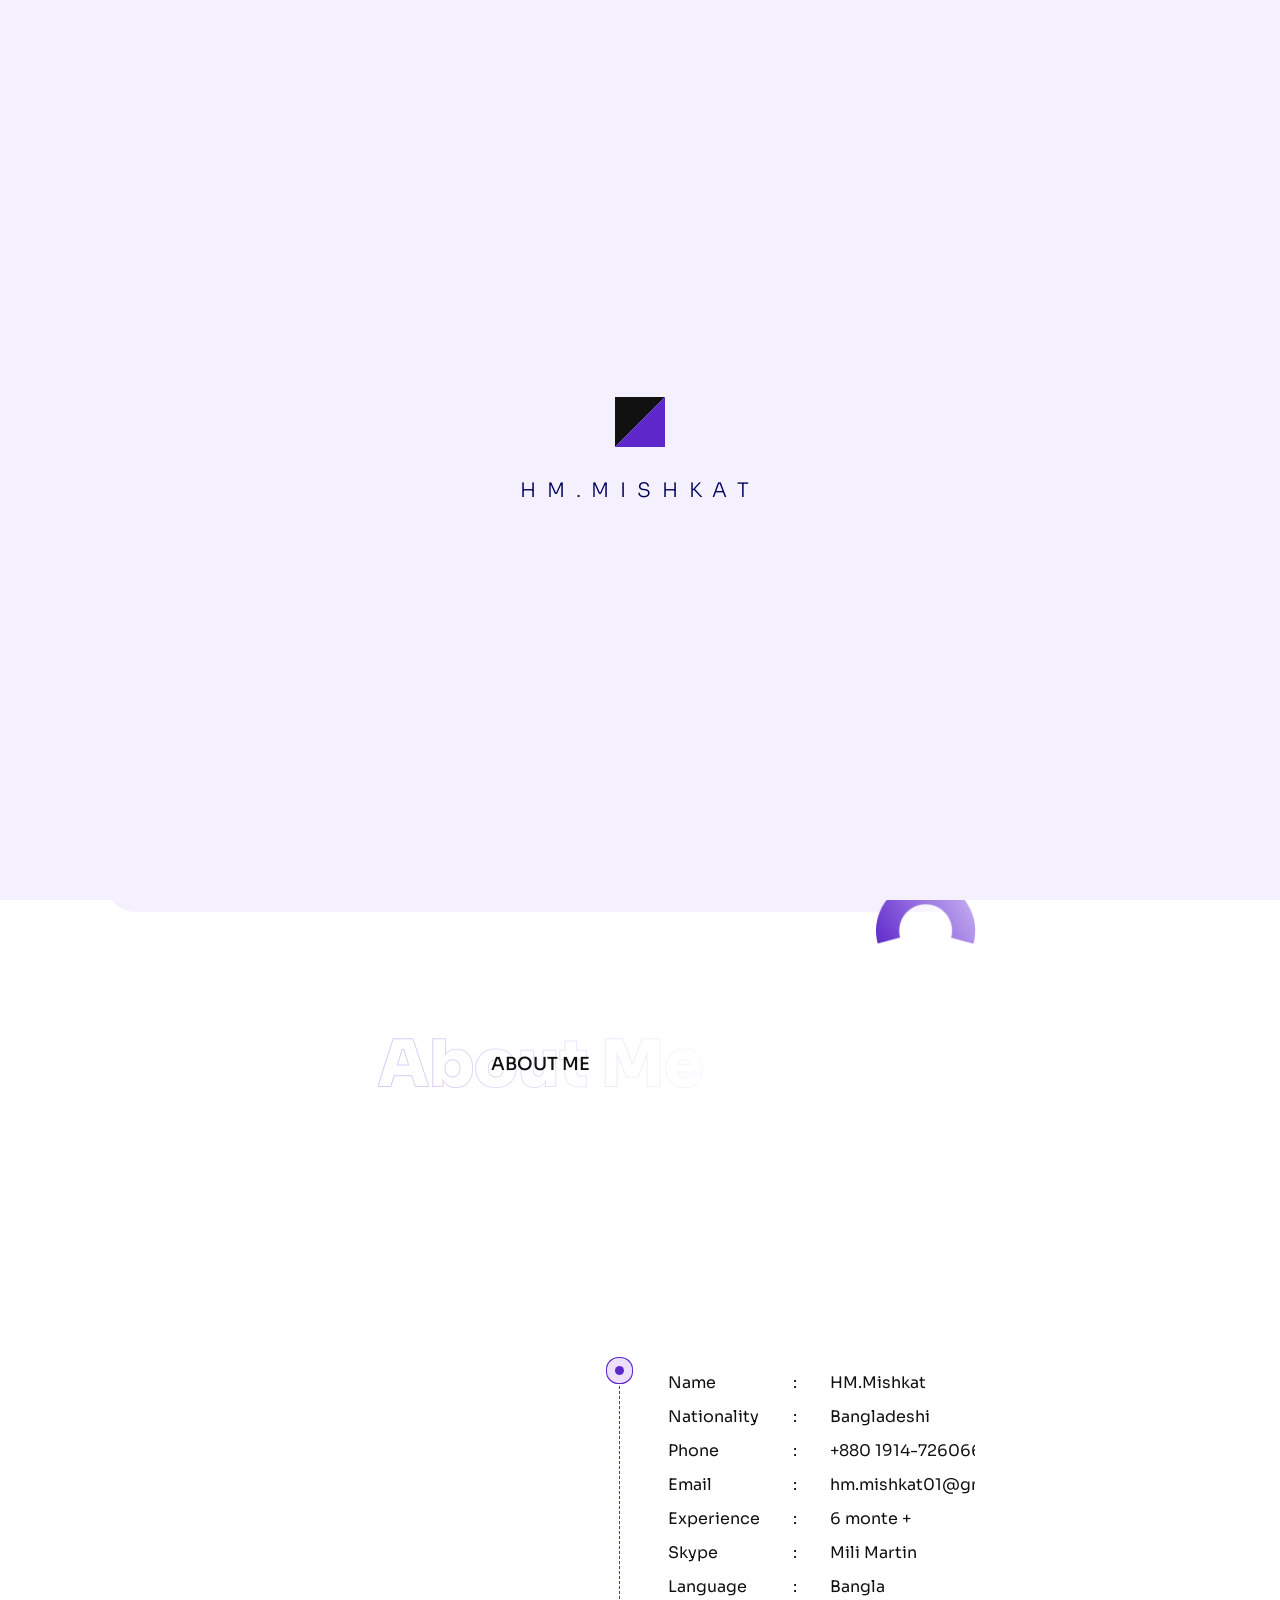
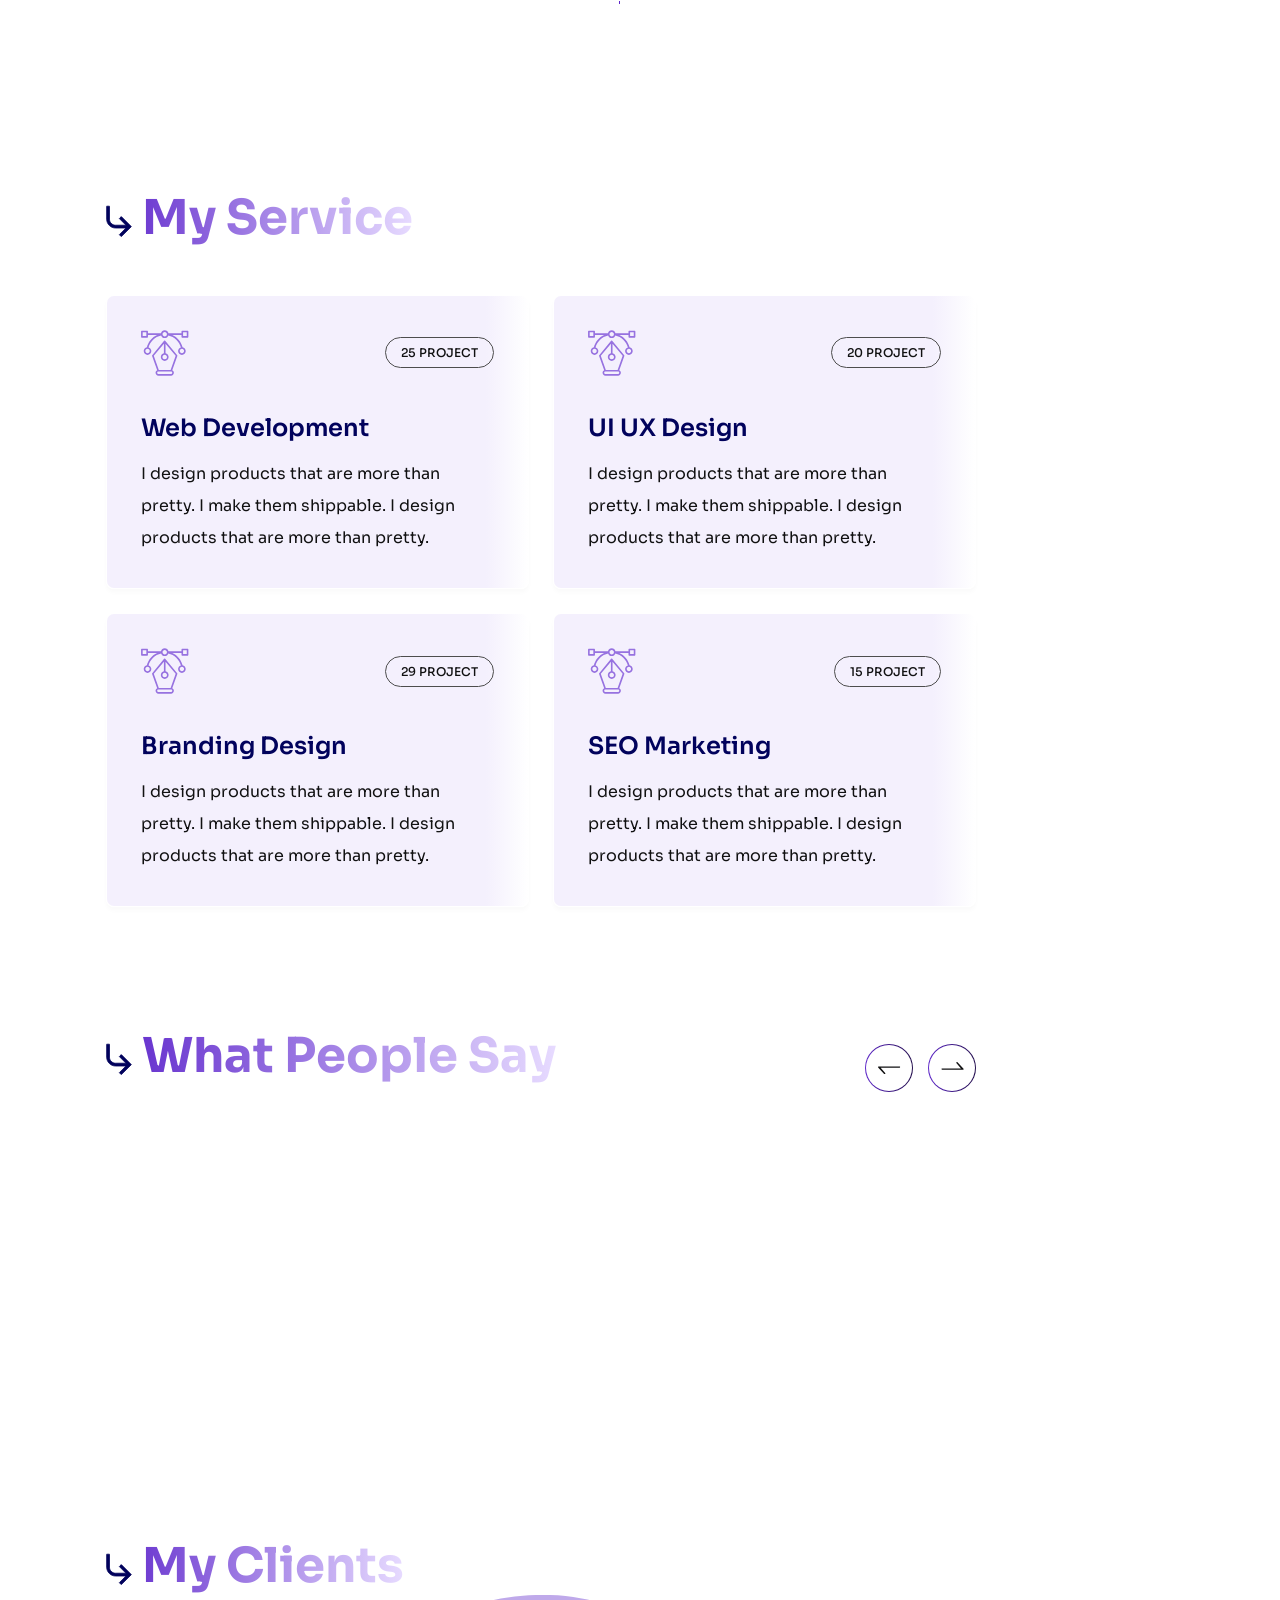
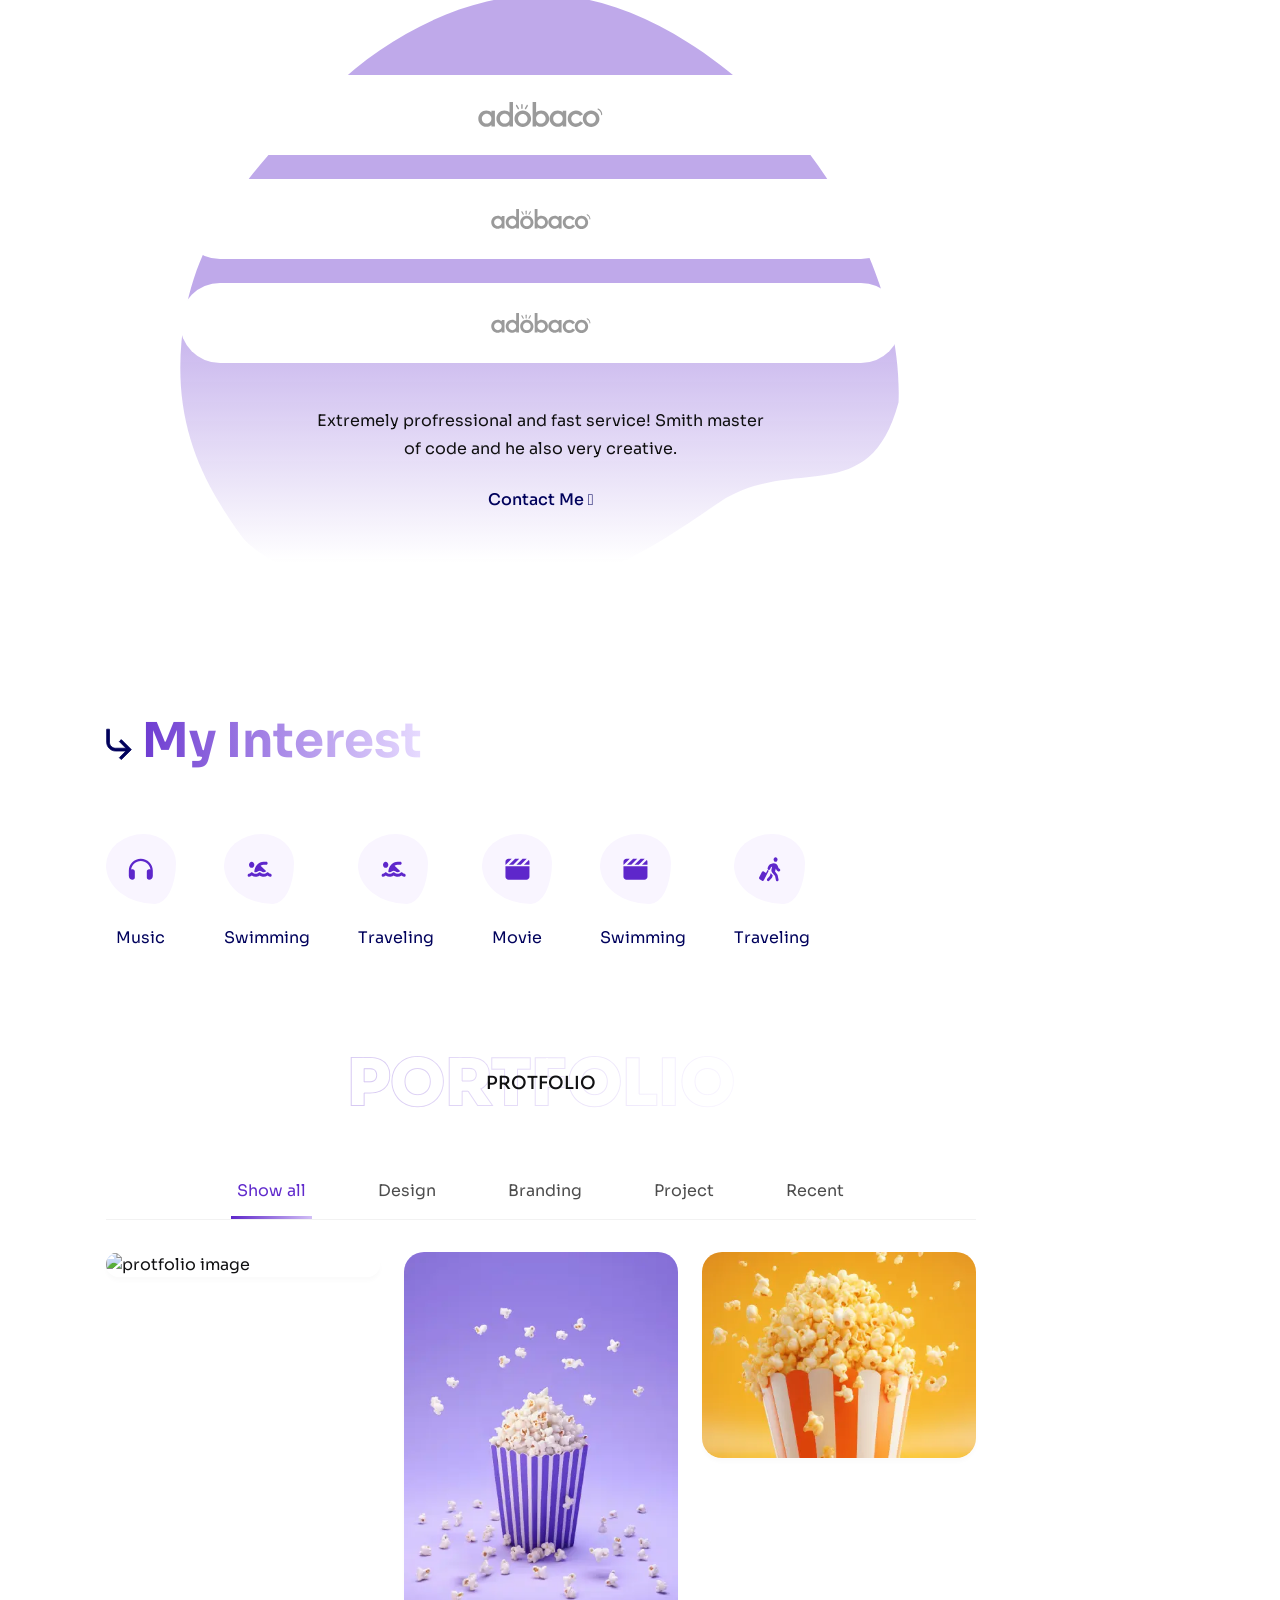
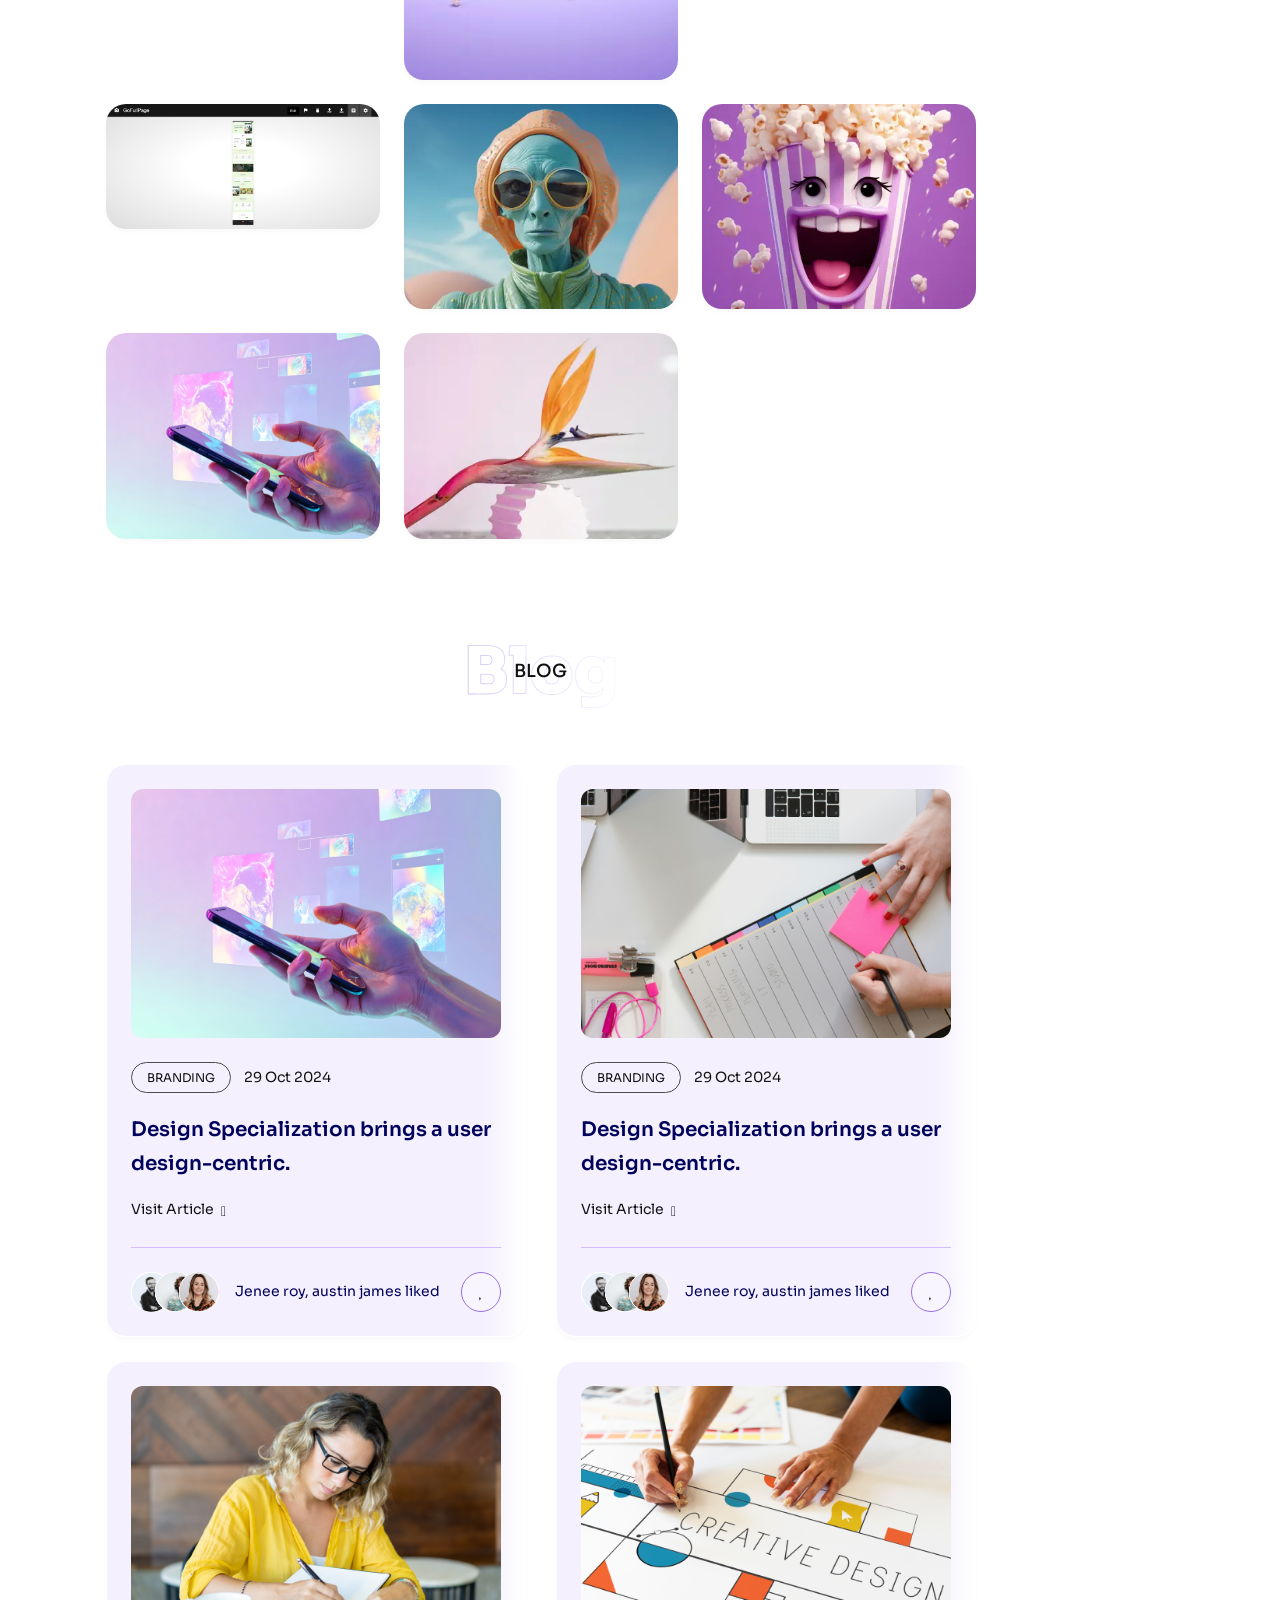
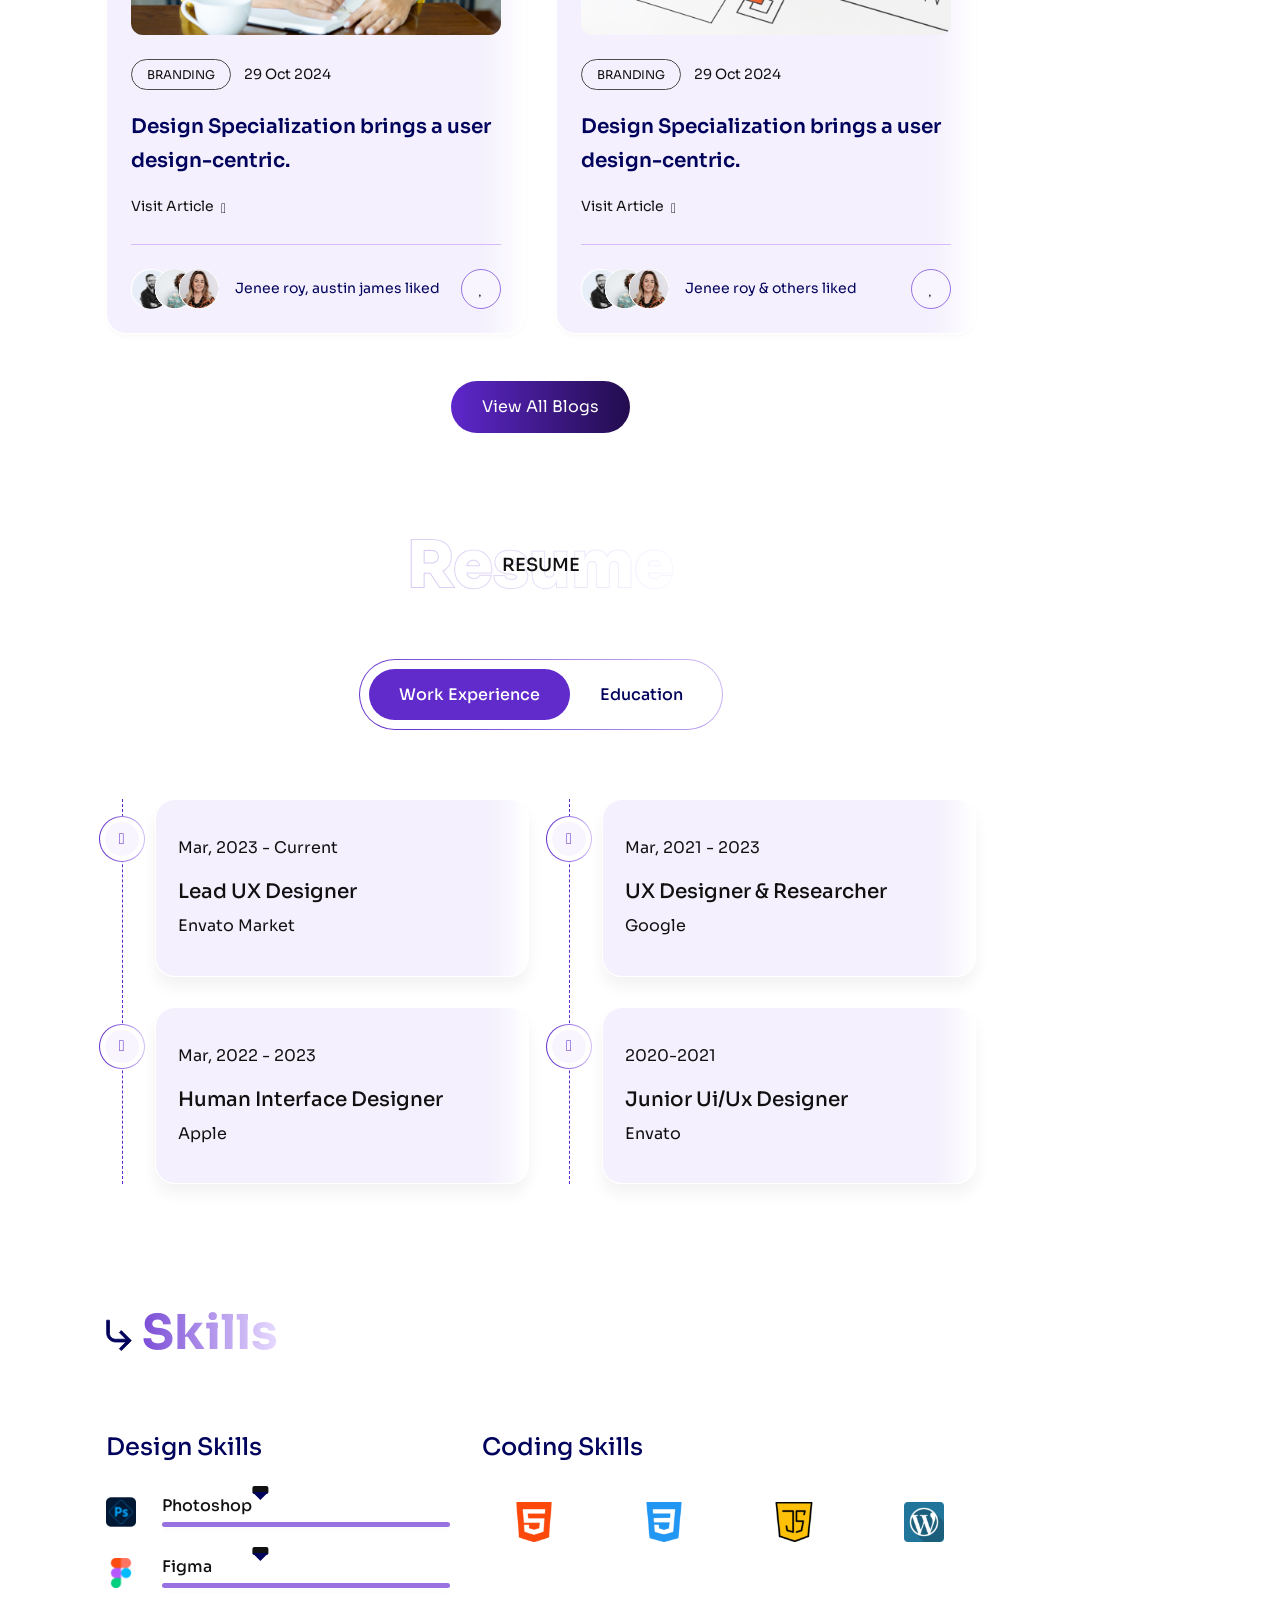
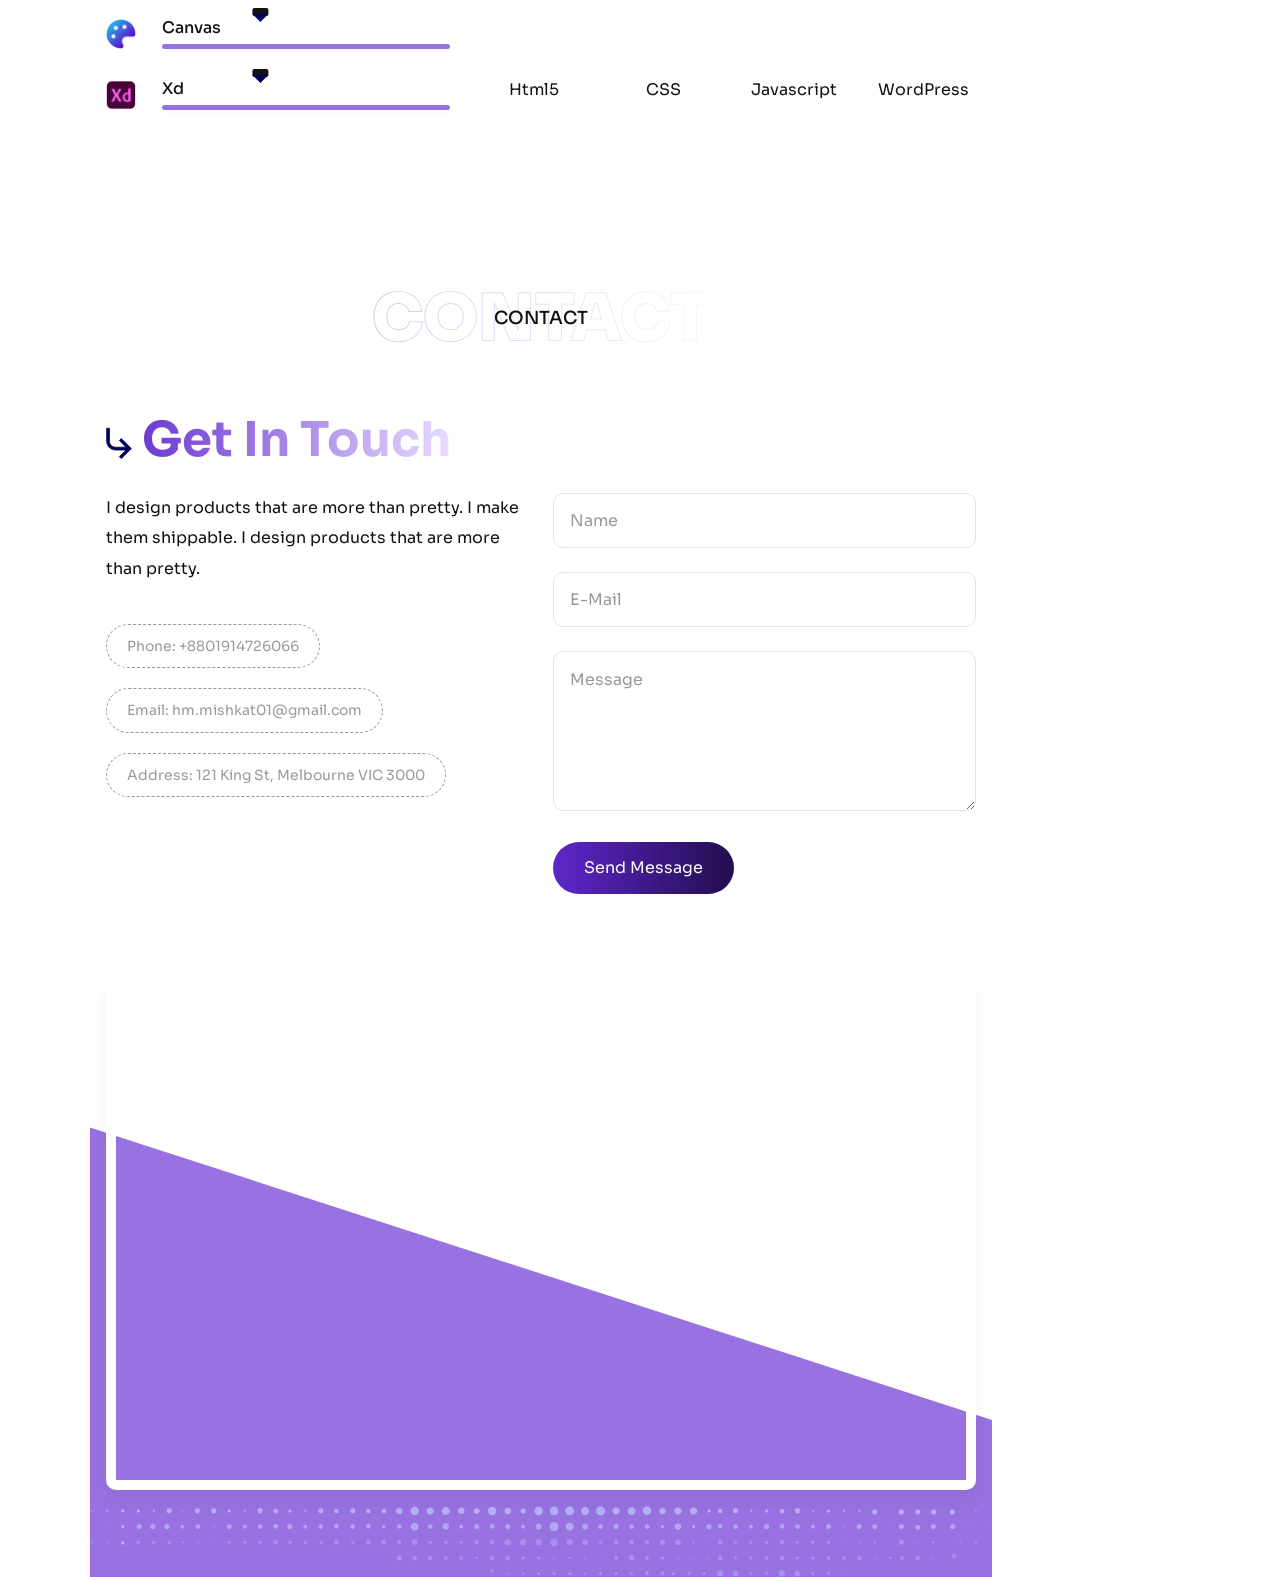
==== commit 03e6f716: "Update index.html" ====
--- a/index.html
+++ b/index.html
@@ -164,11 +164,11 @@
                 </a>
             </li>
             <li class="menu-item">
-                <a href="#protfolio" class="nav-link">
+                <a href="#portfolio" class="nav-link">
                     <svg xmlns="http://www.w3.org/2000/svg" width="16" height="16" fill="currentColor" class="bi bi-briefcase" viewBox="0 0 16 16">
   <path d="M6.5 1A1.5 1.5 0 0 0 5 2.5V3H1.5A1.5 1.5 0 0 0 0 4.5v8A1.5 1.5 0 0 0 1.5 14h13a1.5 1.5 0 0 0 1.5-1.5v-8A1.5 1.5 0 0 0 14.5 3H11v-.5A1.5 1.5 0 0 0 9.5 1zm0 1h3a.5.5 0 0 1 .5.5V3H6v-.5a.5.5 0 0 1 .5-.5m1.886 6.914L15 7.151V12.5a.5.5 0 0 1-.5.5h-13a.5.5 0 0 1-.5-.5V7.15l6.614 1.764a1.5 1.5 0 0 0 .772 0M1.5 4h13a.5.5 0 0 1 .5.5v1.616L8.129 7.948a.5.5 0 0 1-.258 0L1 6.116V4.5a.5.5 0 0 1 .5-.5"/>
 </svg>
-                    PROTFOLIO
+                    PORTFOLIO
                 </a>
             </li>
             <li class="menu-item">
@@ -240,9 +240,9 @@
                 </a>
             </li>
             <li class="menu-item">
-                <a href="#protfolio" class="nav-link">
+                <a href="#portfolio" class="nav-link">
                     <i class="fal fa-briefcase"></i>
-                    PROTFOLIO
+                    PORTFOLIO
                 </a>
             </li>
             <li class="menu-item">
@@ -1030,7 +1030,7 @@
         <div class="Protfolio-area section-space" id="protfolio">
             <div class="container">
                 <!-- section title -->
-                <div class="watermark-title text-center wow animate__animated animate__fadeInUp" data-watermark="Portfolio">
+                <div class="watermark-title text-center wow animate__animated animate__fadeInUp" data-watermark="PORTFOLIO">
                     <h6 class="title">
                         PROTFOLIO
                     </h6>
@@ -1811,4 +1811,4 @@
     </script>
 </body>
 
-</html>+</html>
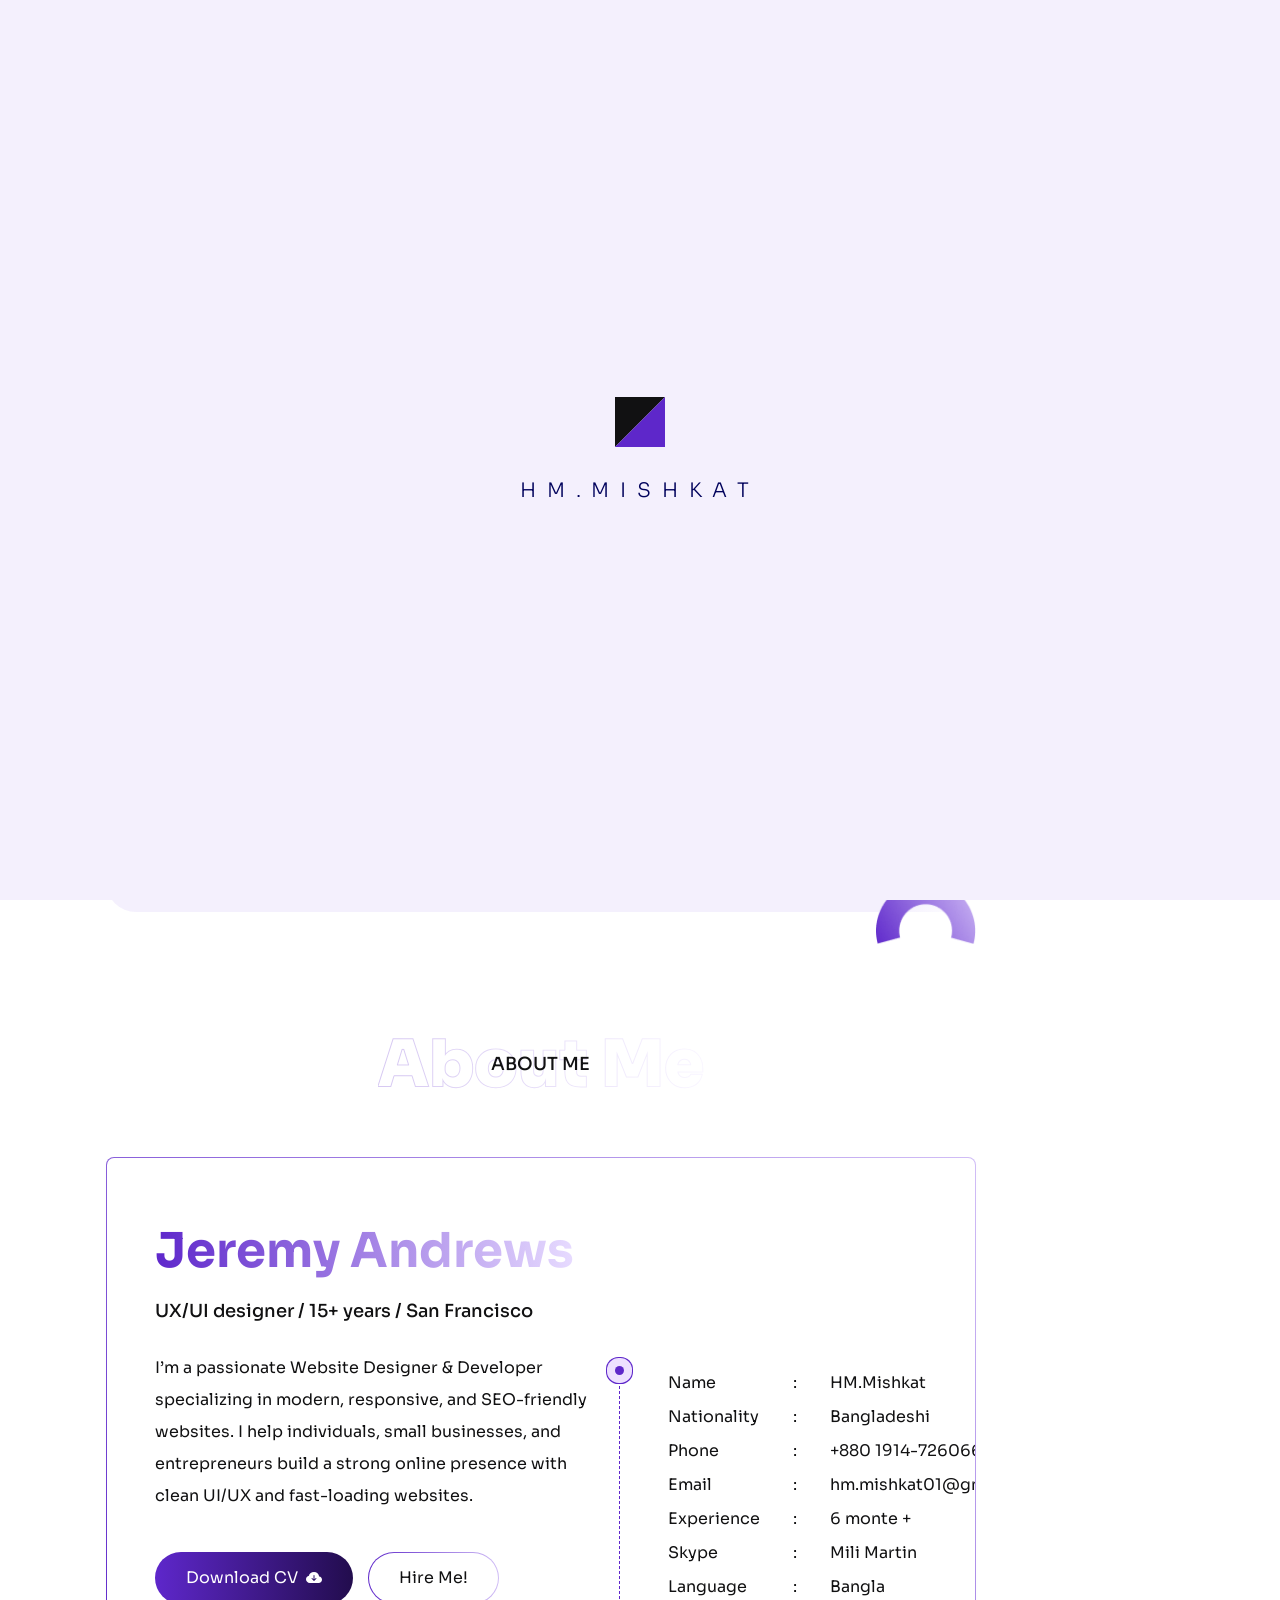
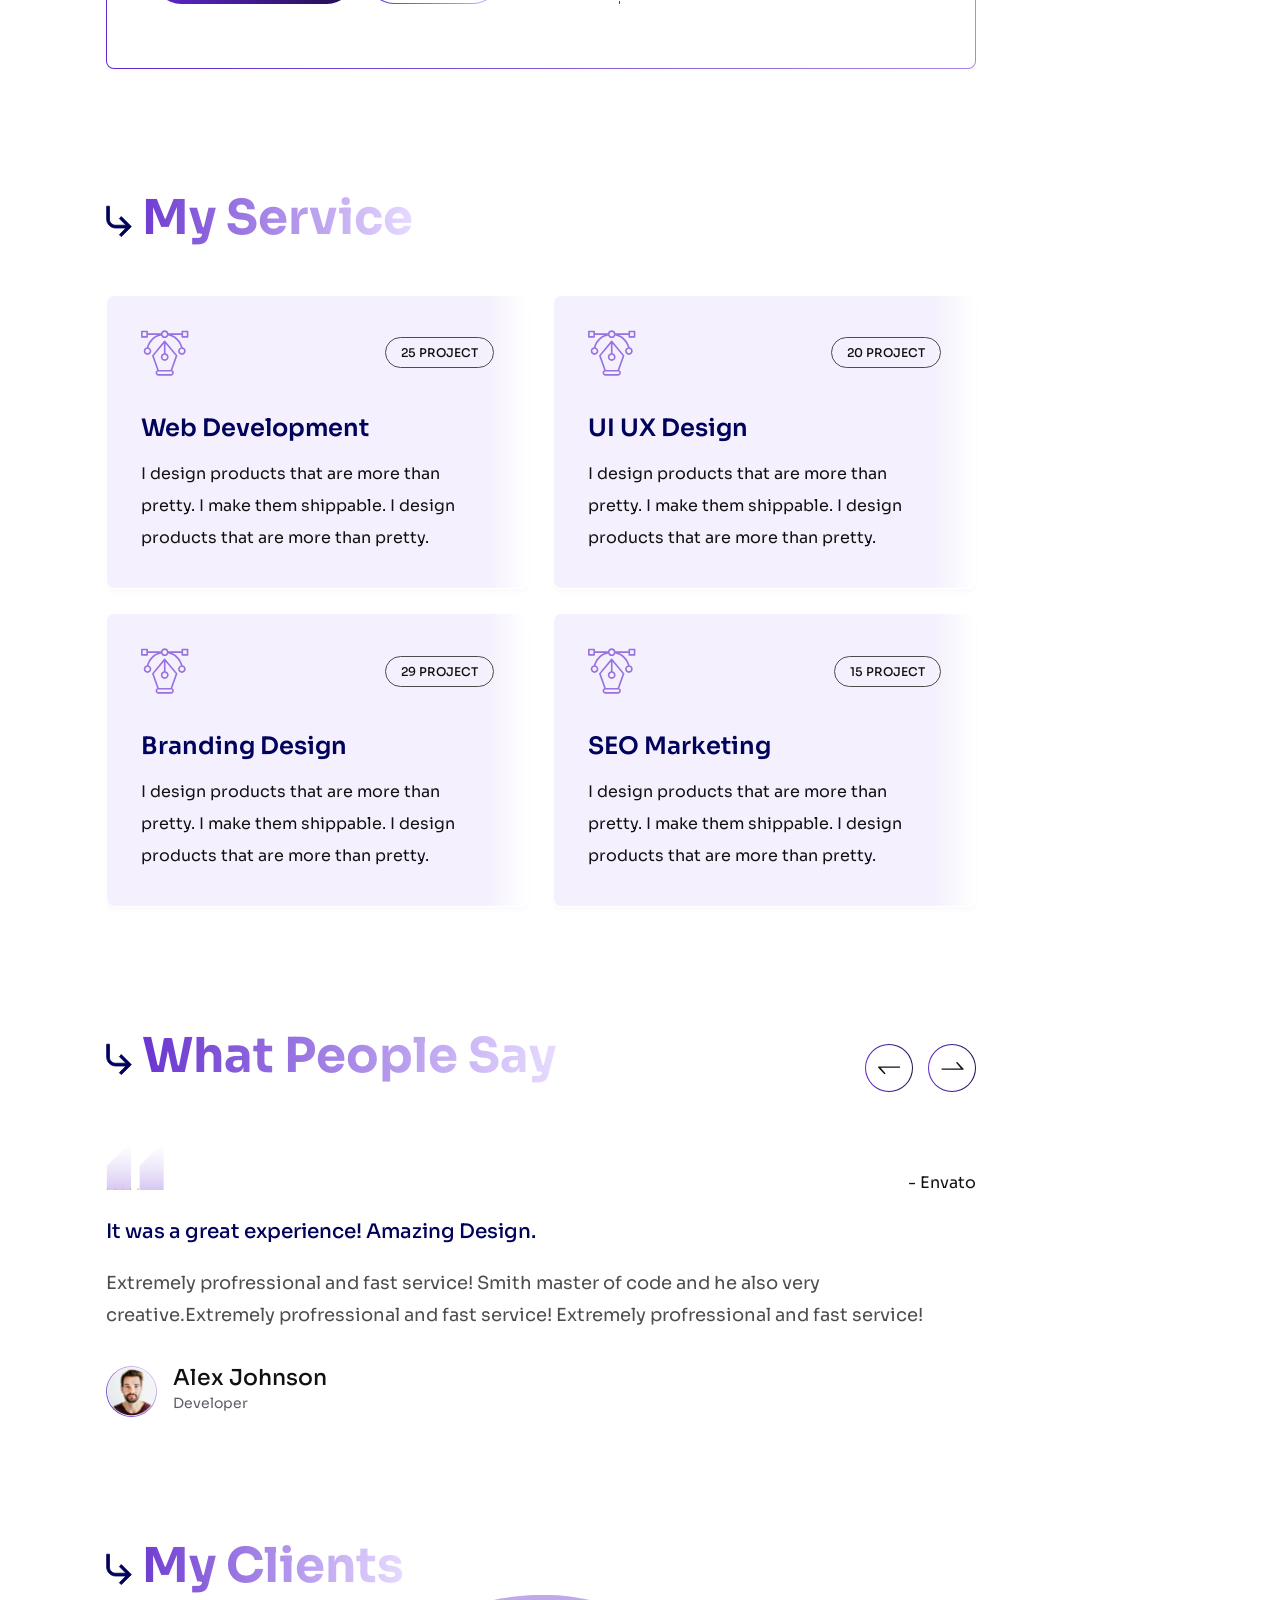
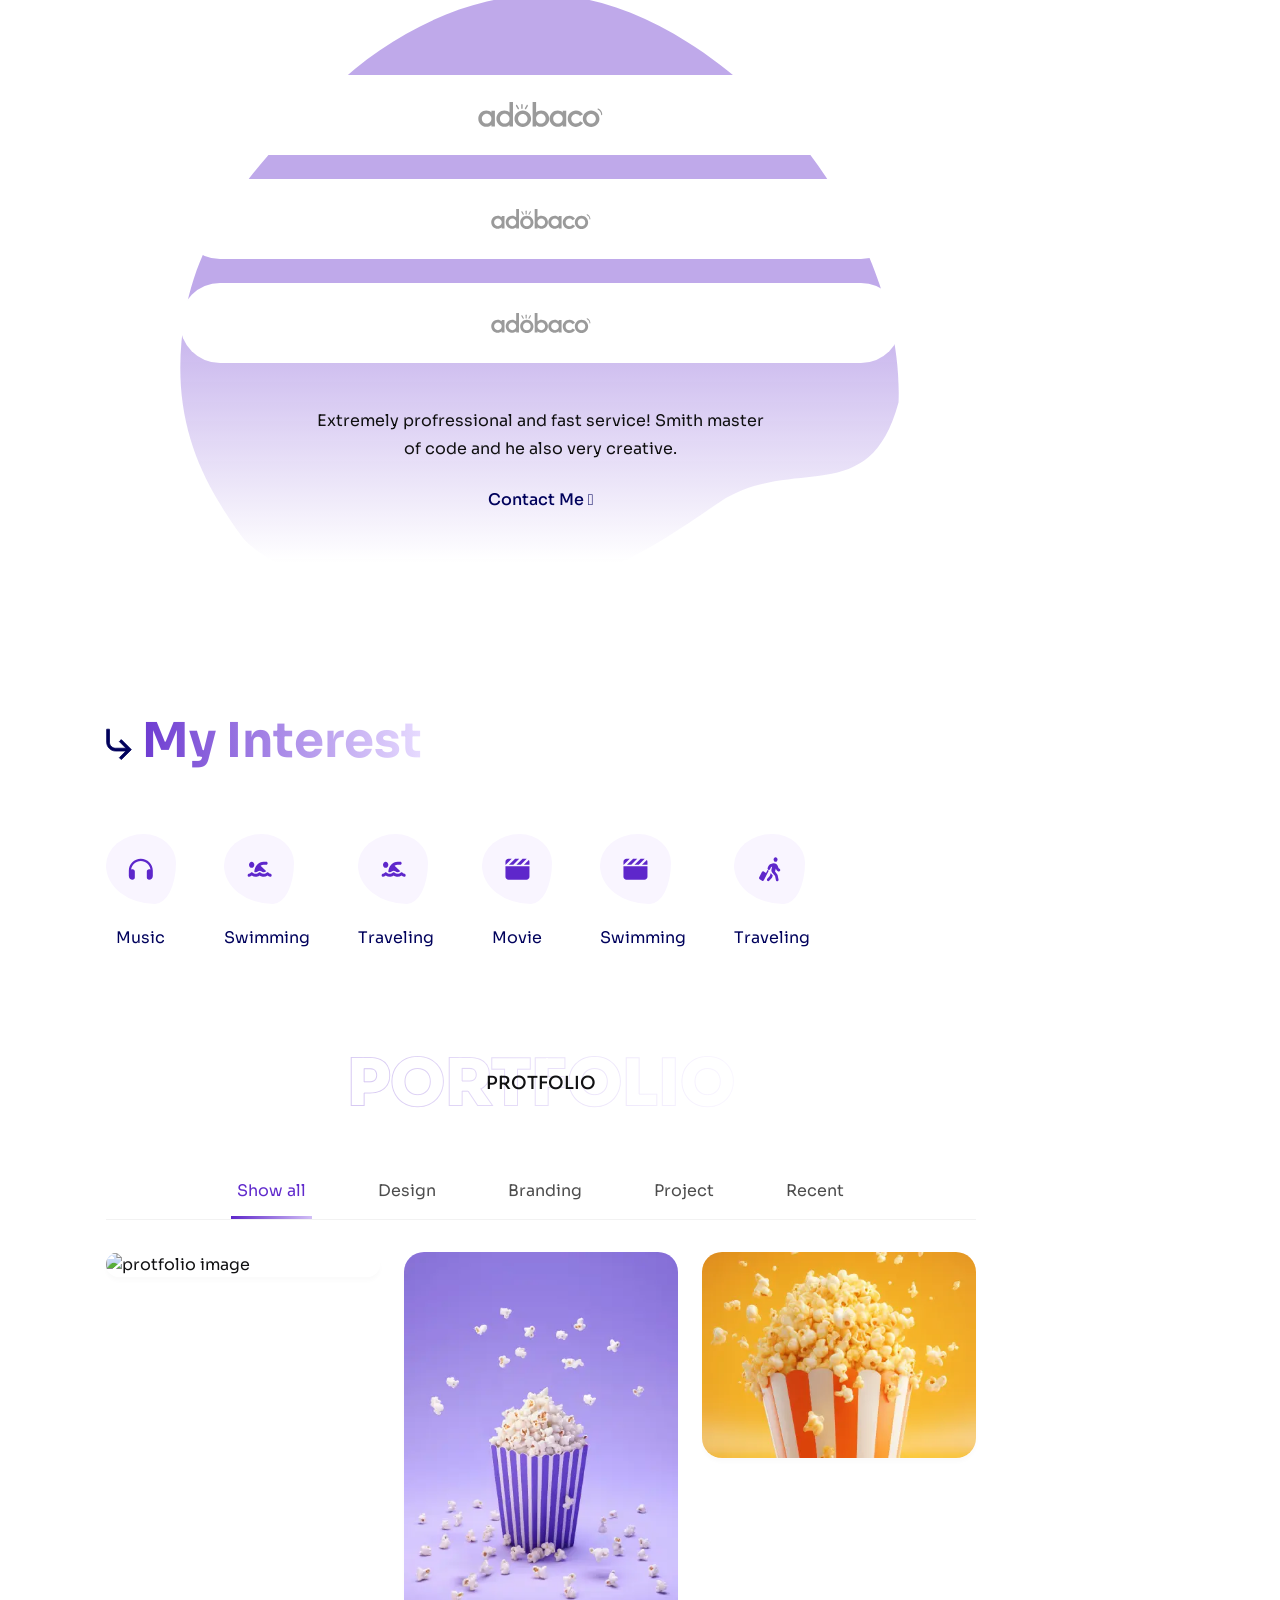
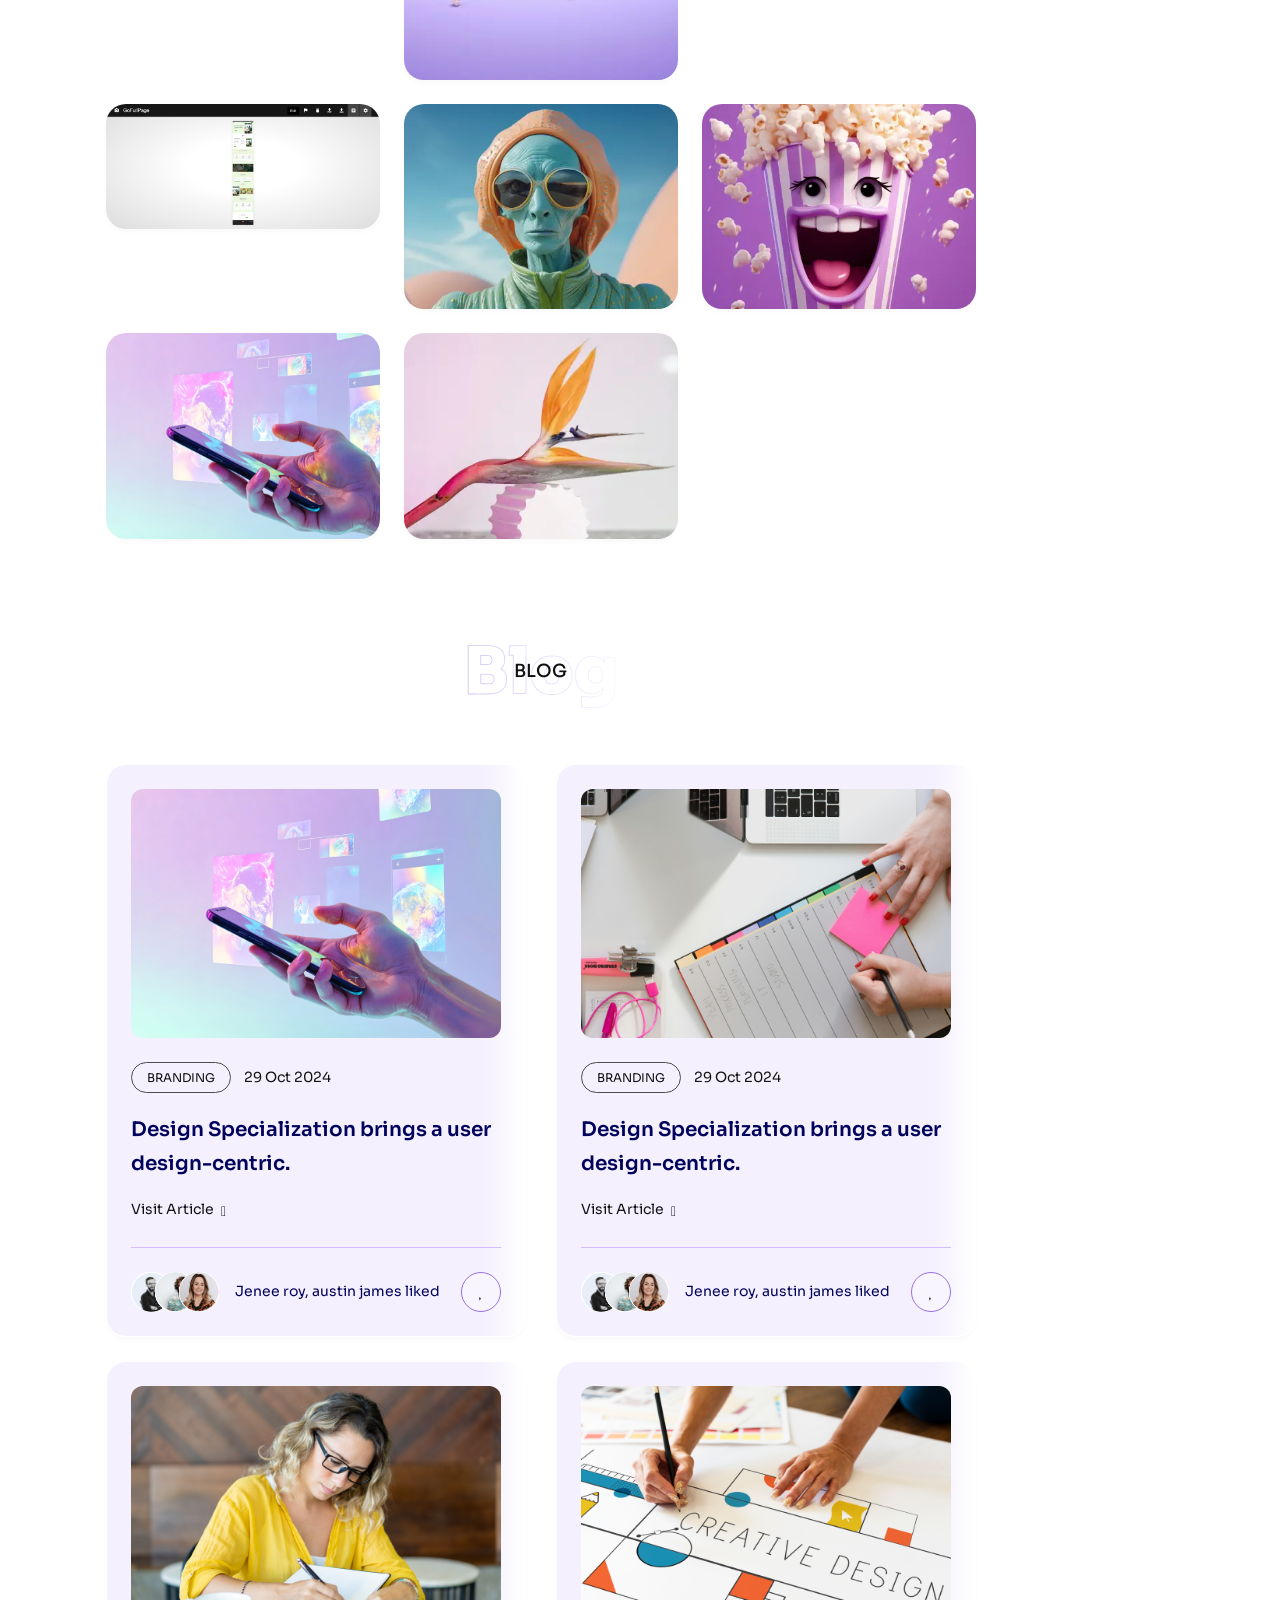
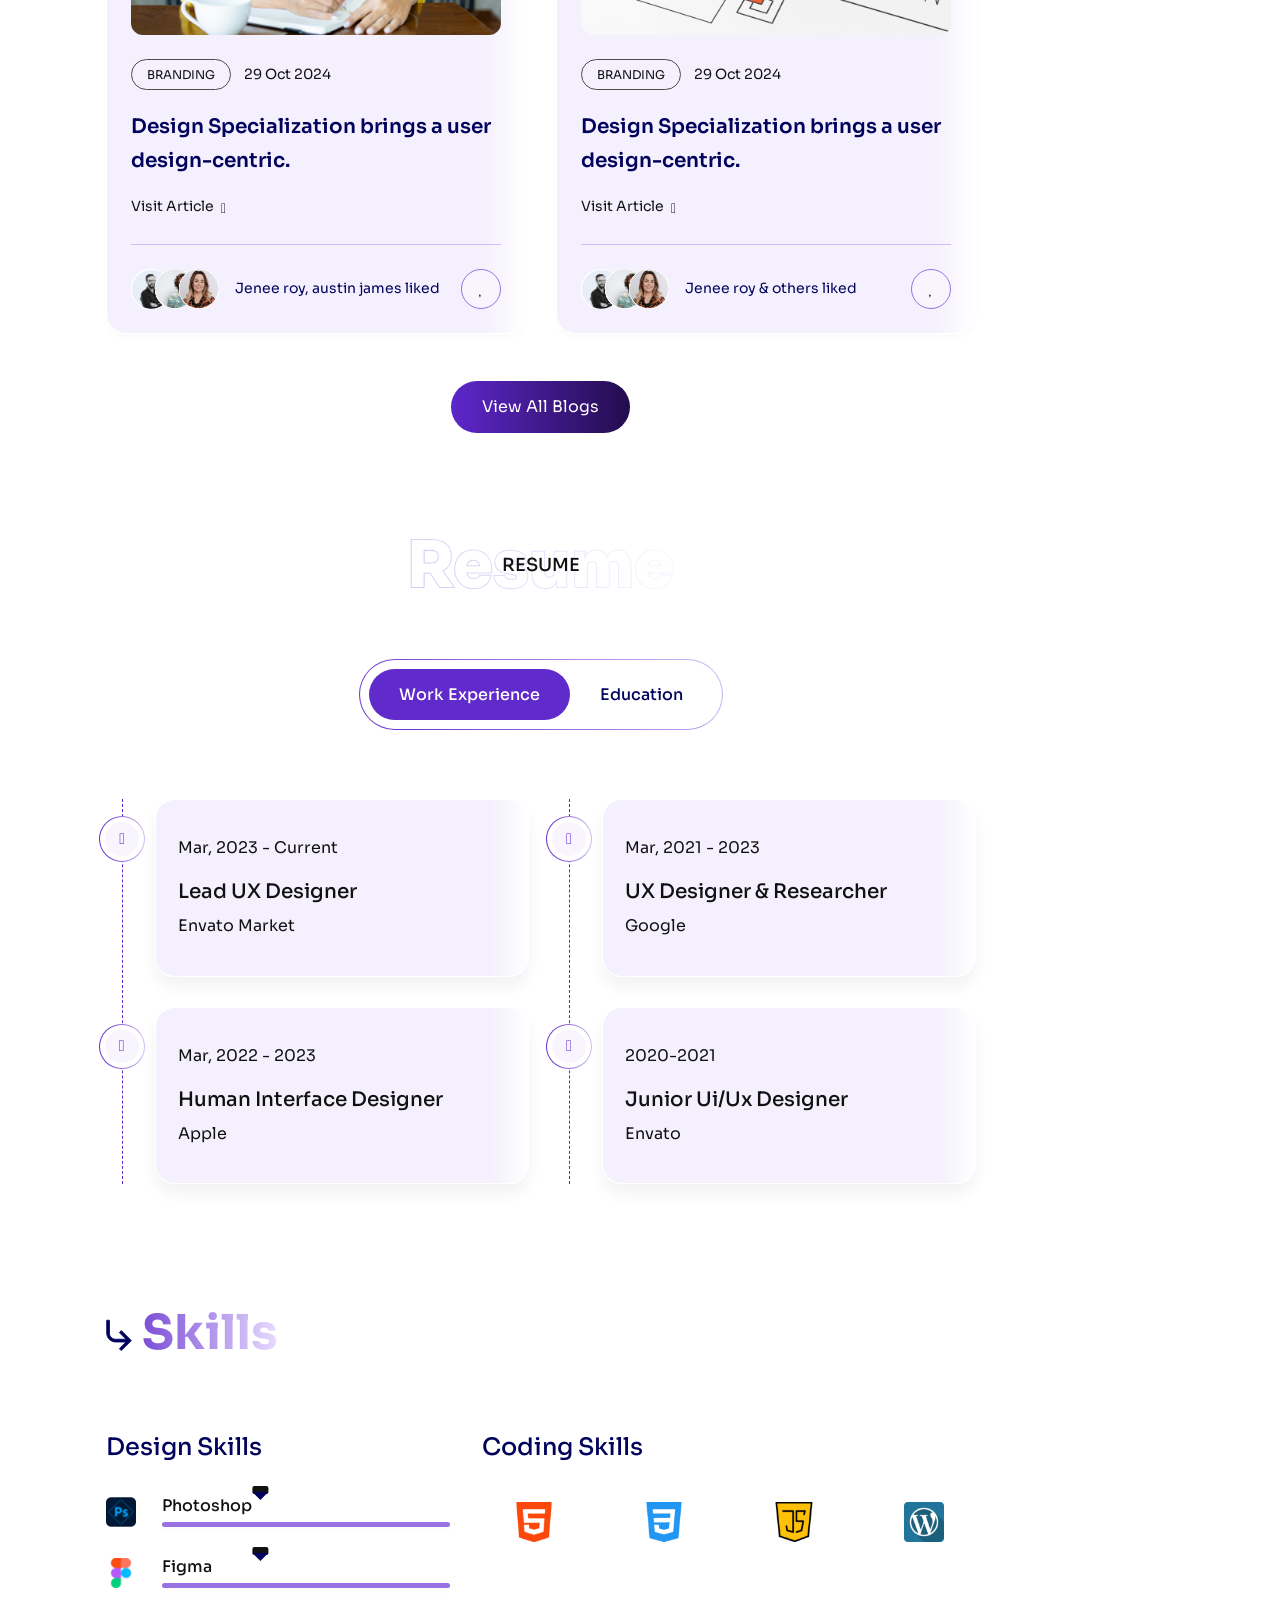
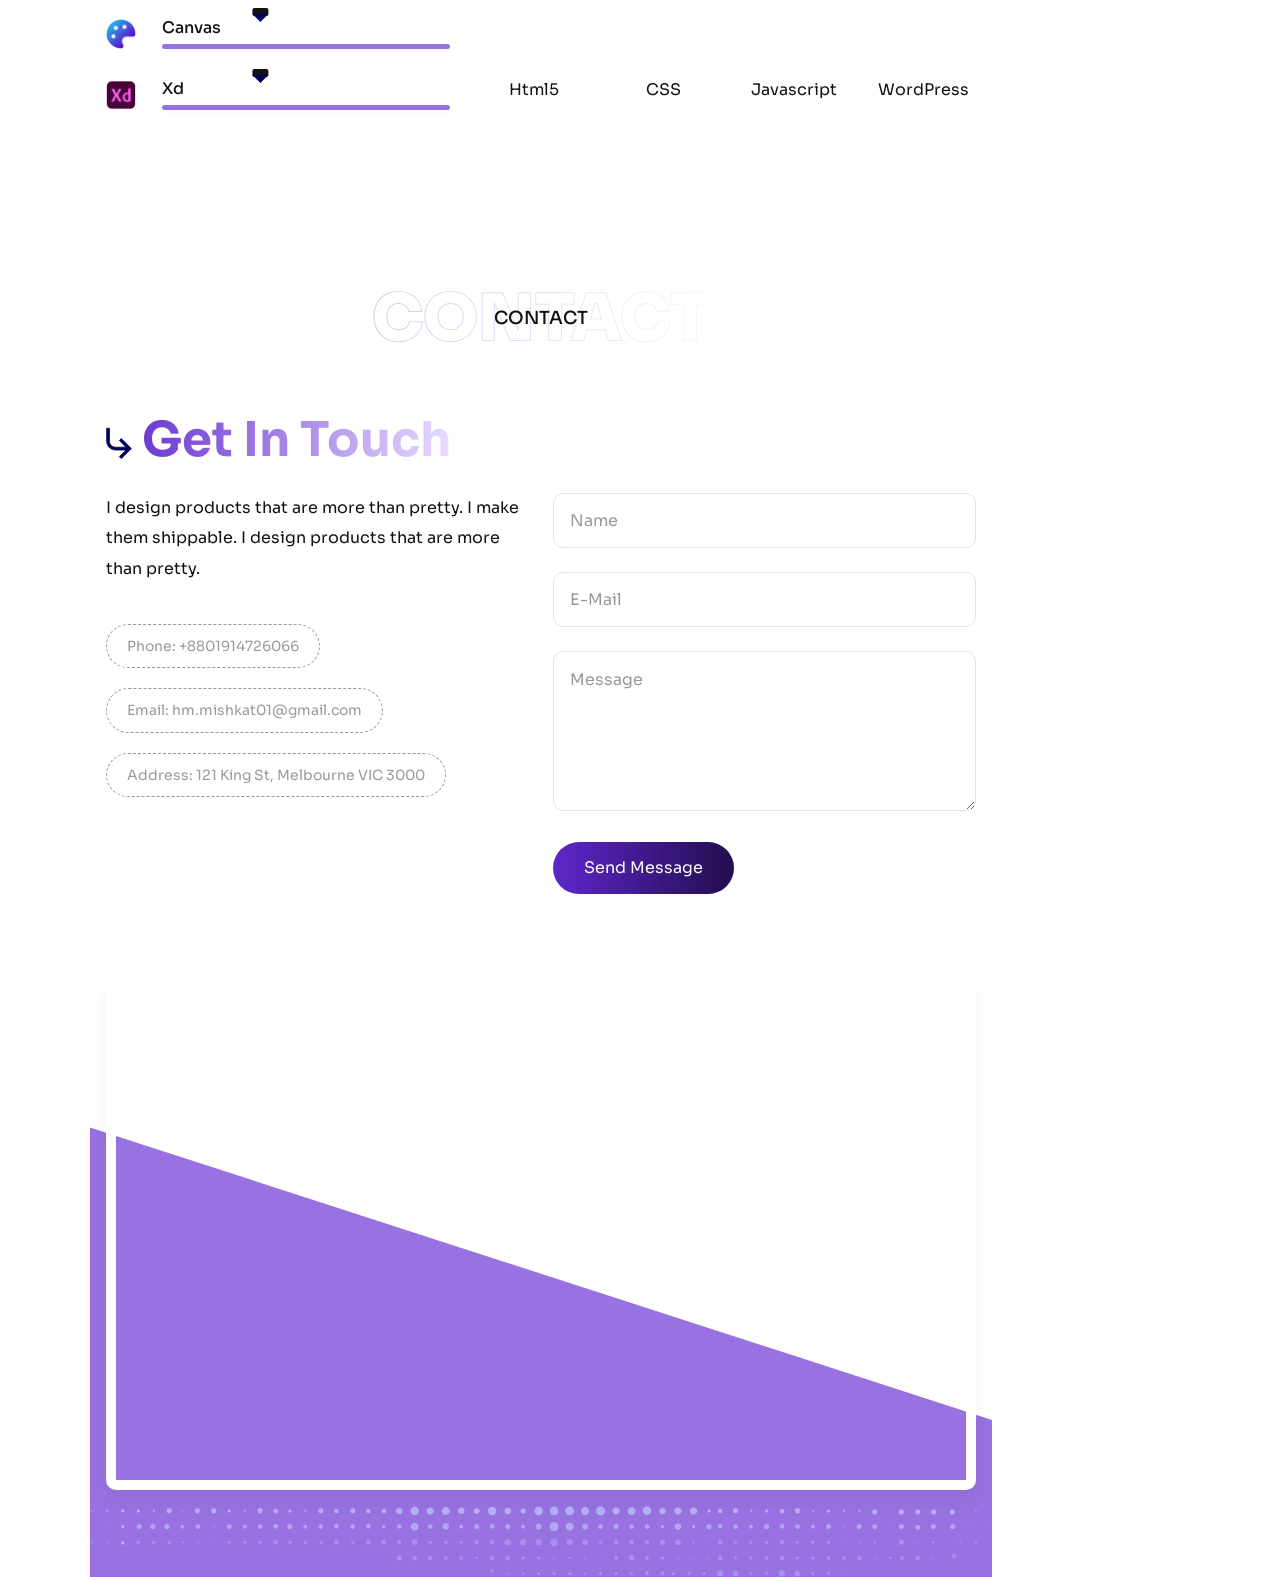
==== commit 65909ec2: "Update index.html" ====
--- a/index.html
+++ b/index.html
@@ -240,7 +240,7 @@
                 </a>
             </li>
             <li class="menu-item">
-                <a href="#portfolio" class="nav-link">
+                <a href="#portfolio"class="nav-link">
                     <i class="fal fa-briefcase"></i>
                     PORTFOLIO
                 </a>
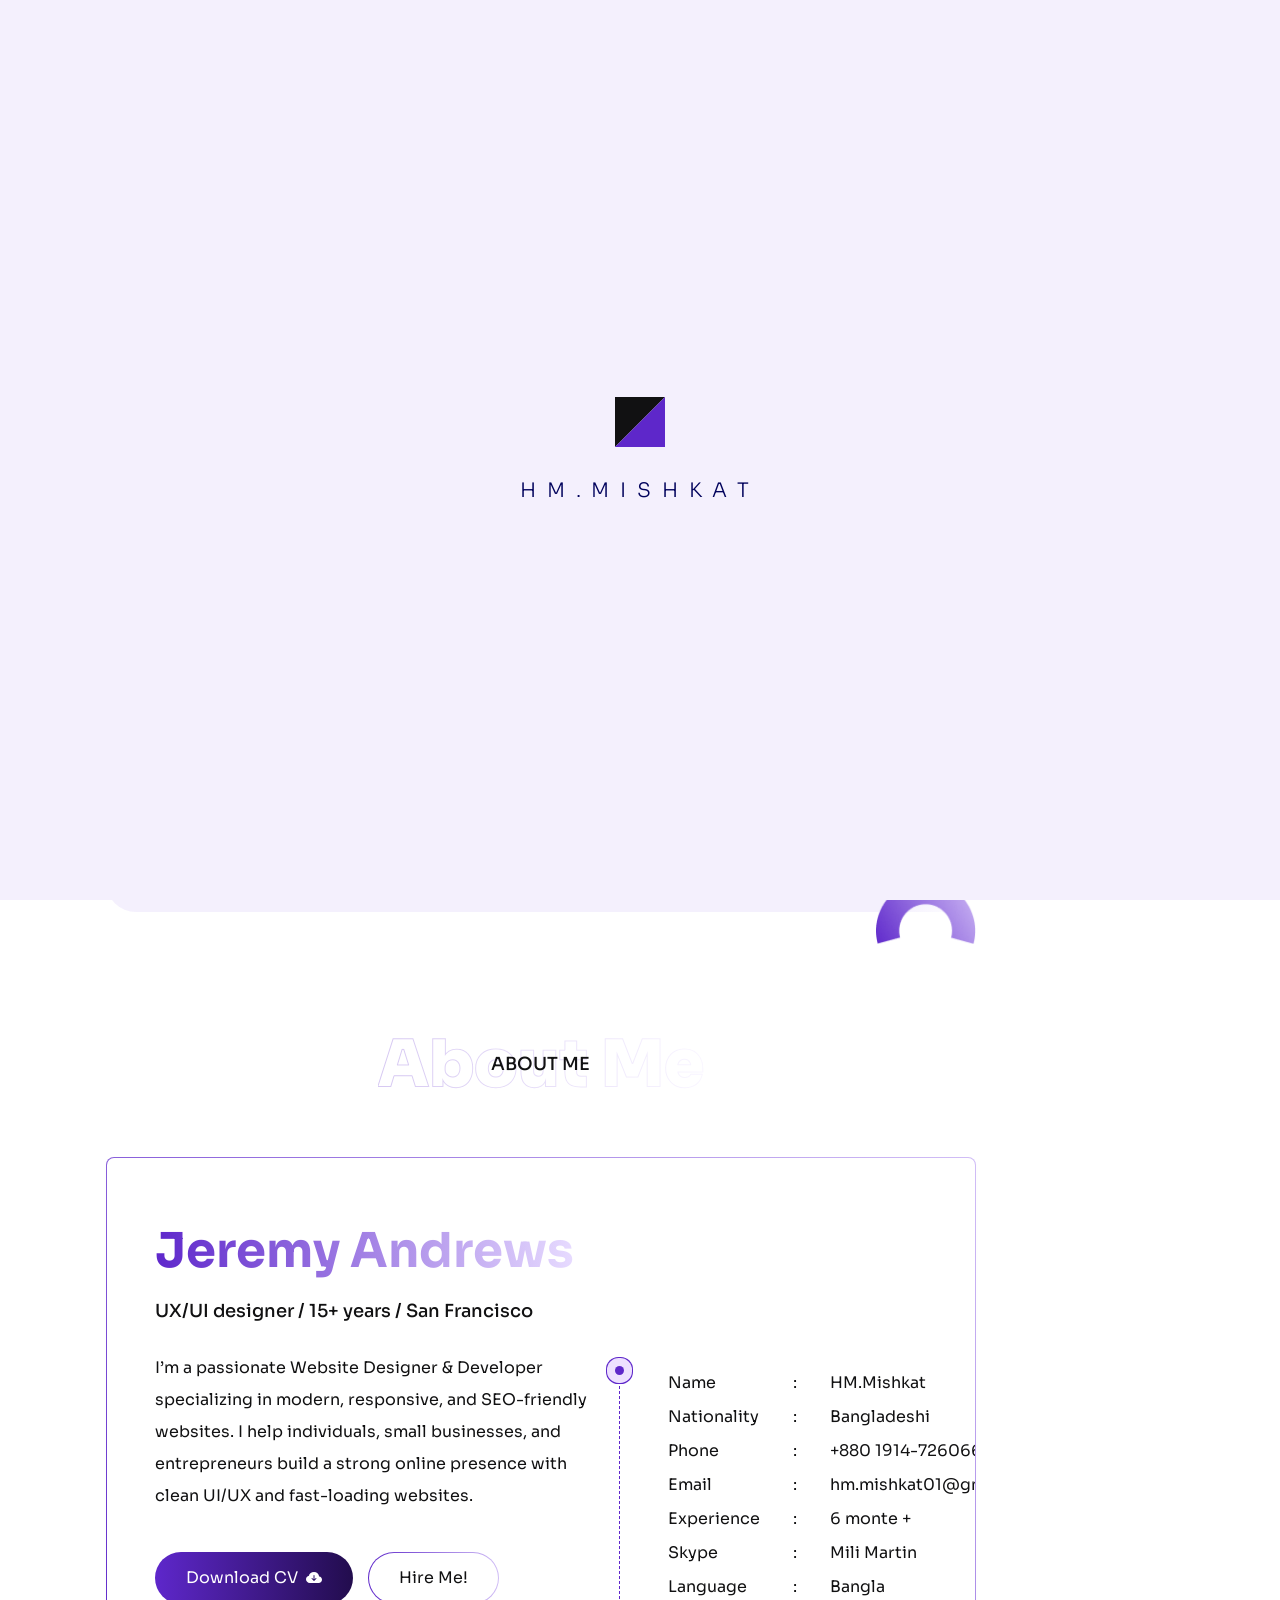
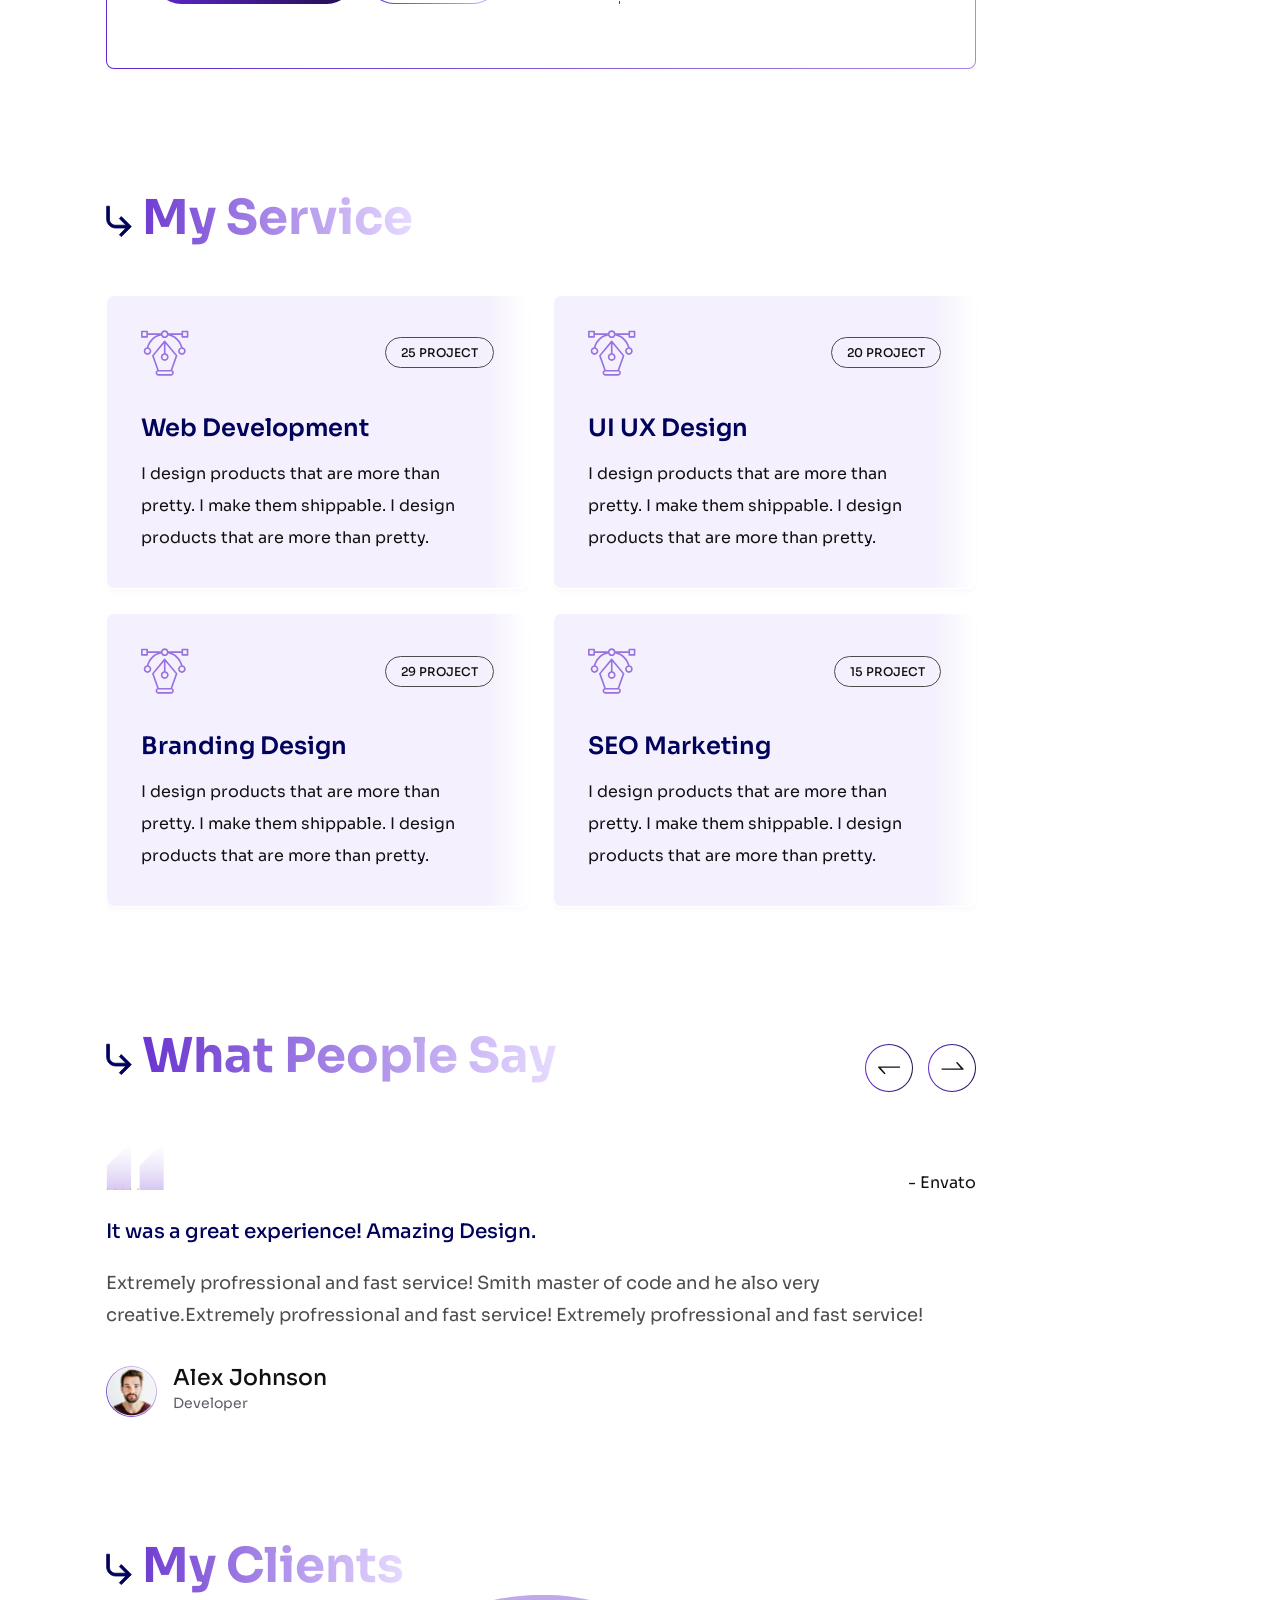
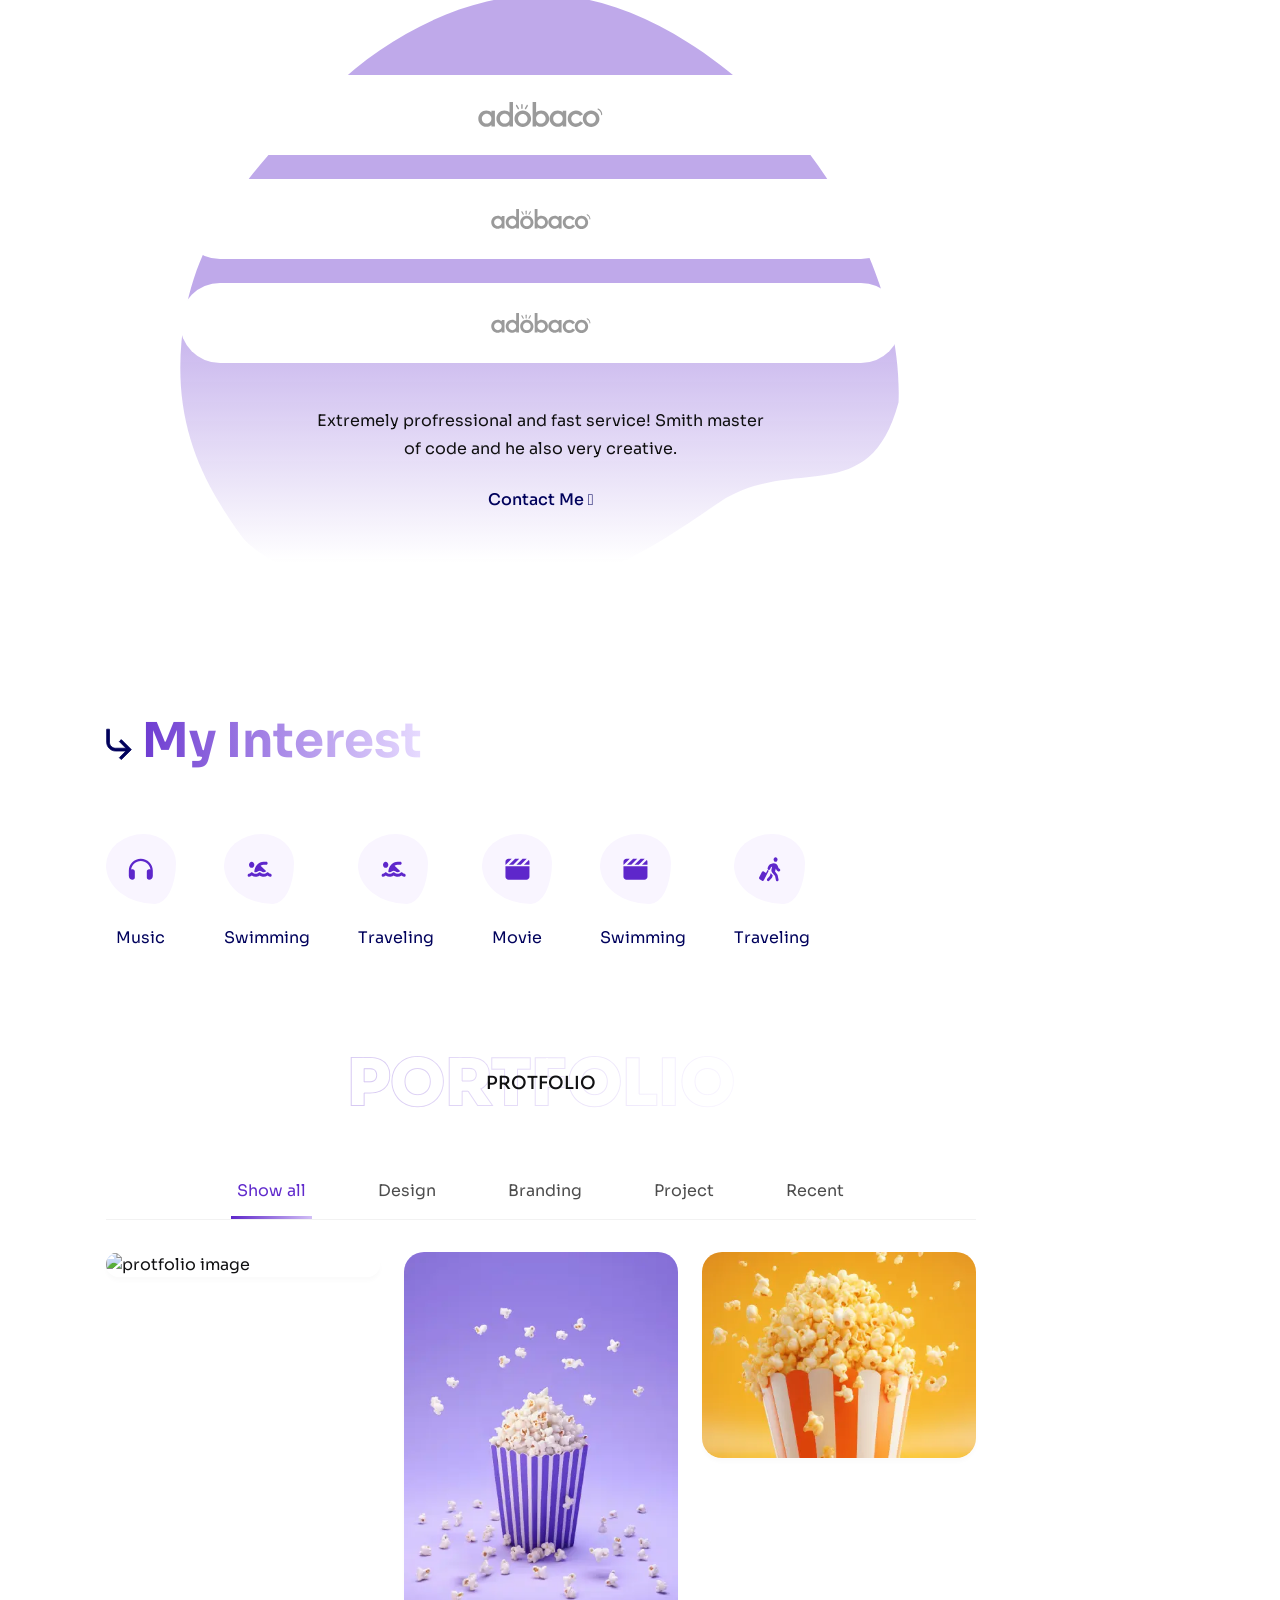
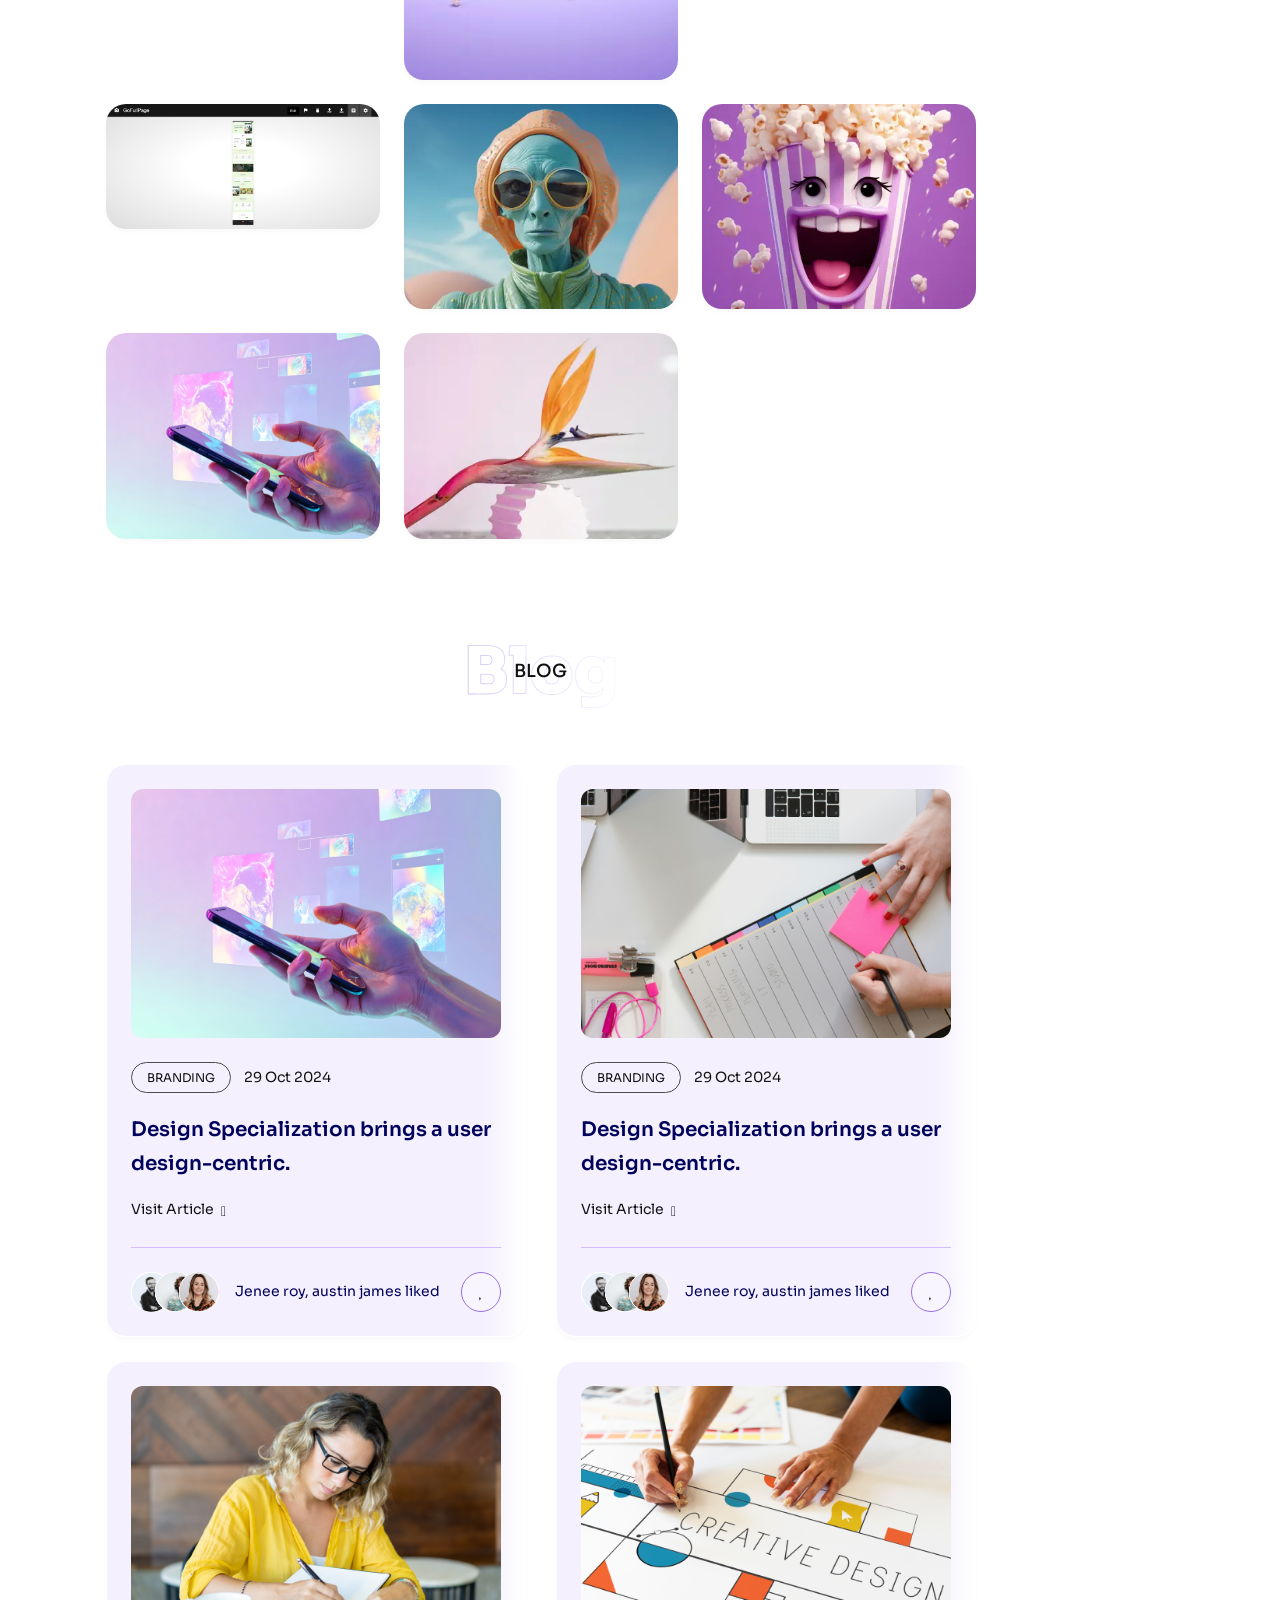
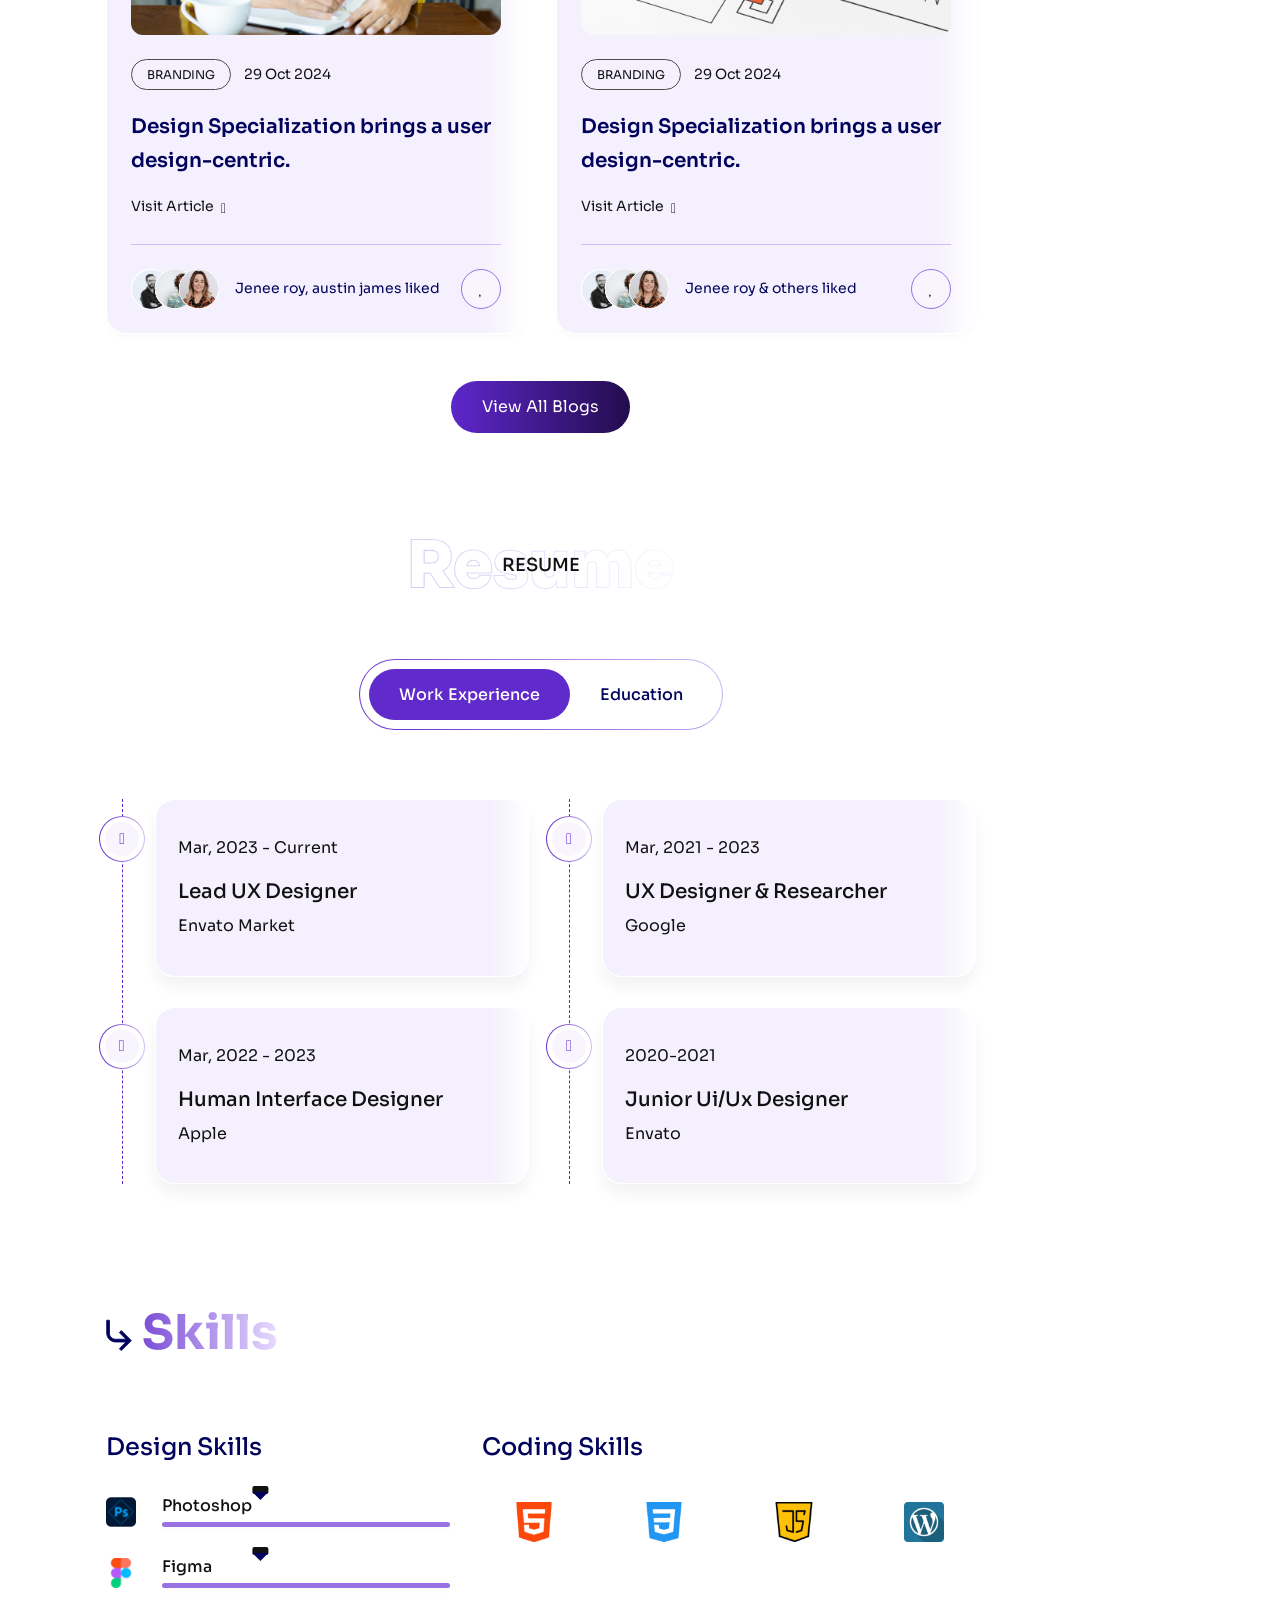
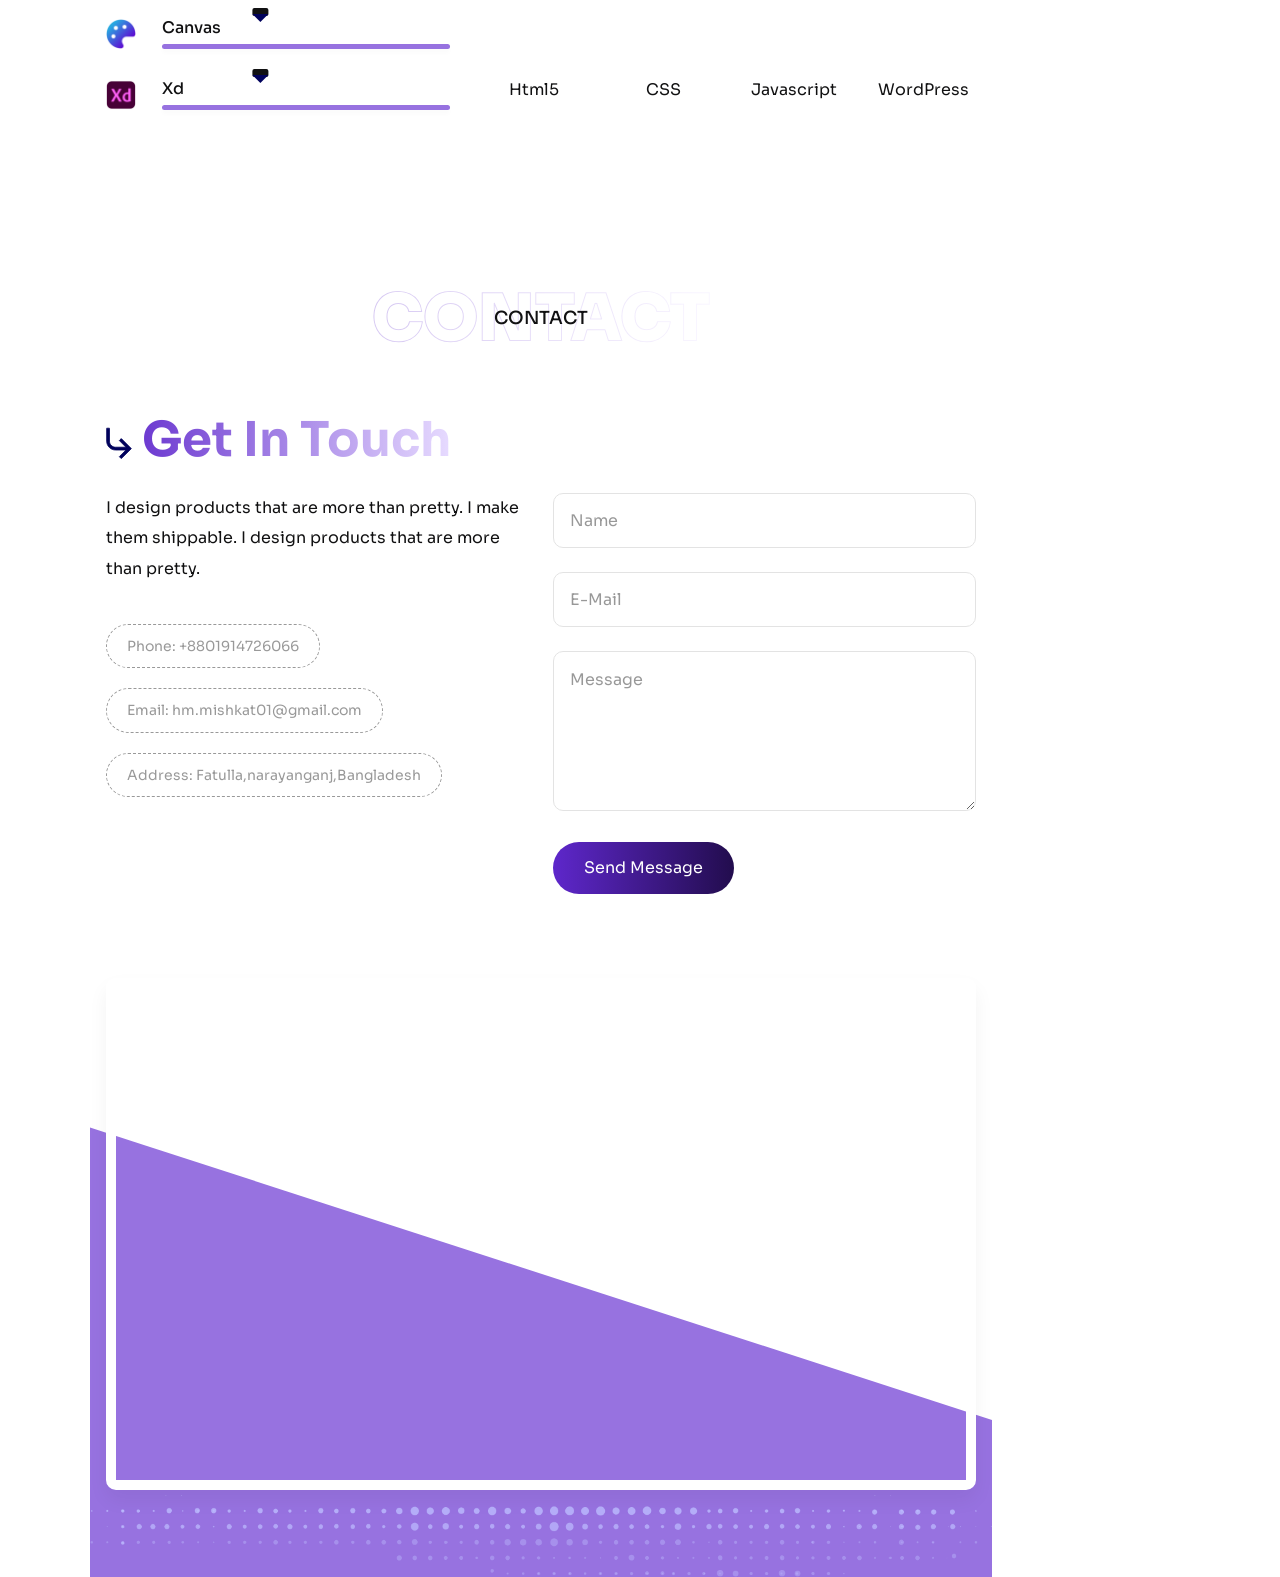
==== commit 4b31ca71: "Update address and experience in index.html" ====
--- a/index.html
+++ b/index.html
@@ -394,7 +394,7 @@
                             <div class="col-6 col-md-3 col-lg-3">
                                 <div class="funfact-box">
                                     <h2>
-                                        <span class="counter">12</span>+
+                                        <span class="counter">1</span>+
                                     </h2>
                                     <p>
                                         Years of Experience
@@ -1707,7 +1707,7 @@
                                 </li>
                                 <li>
                                     <a href="#">
-                                        Address: 121 King St, Melbourne VIC 3000
+                                        Address: Fatulla,narayanganj,Bangladesh
                                     </a>
                                 </li>
                             </ul>
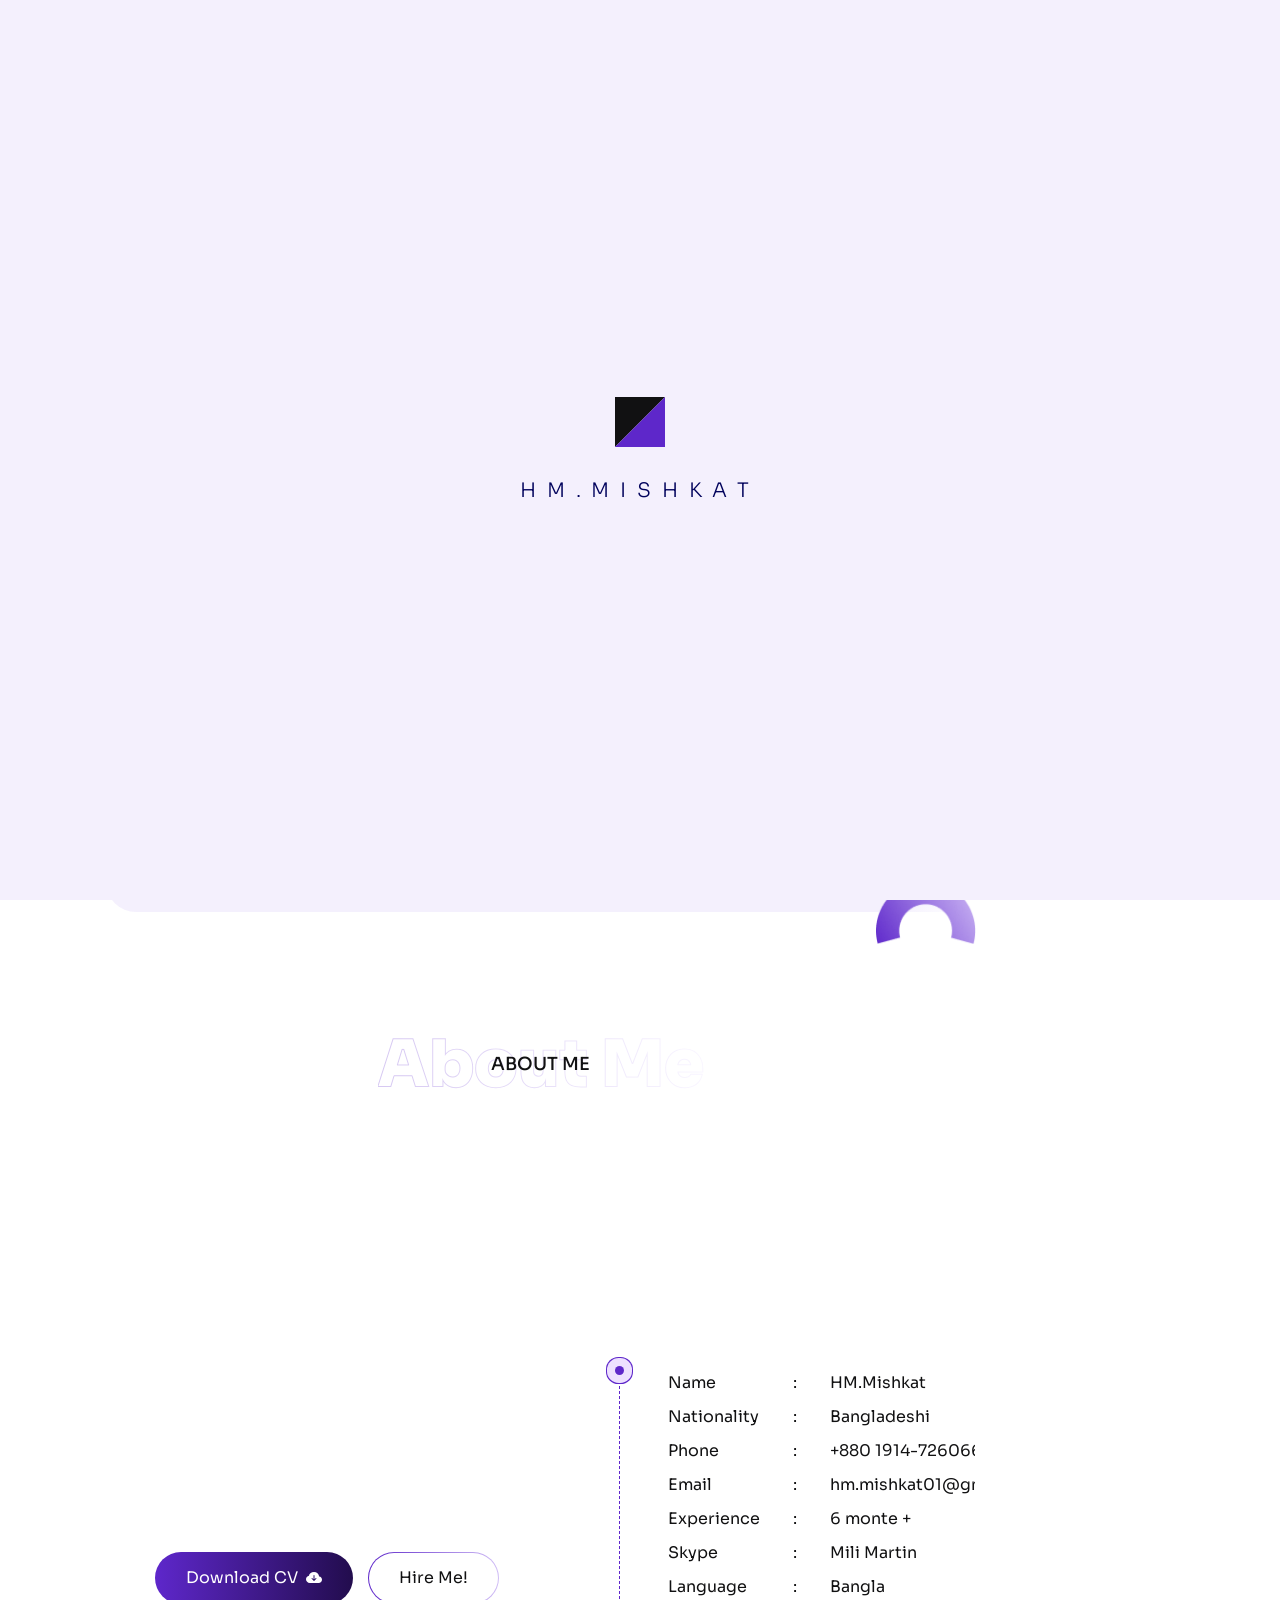
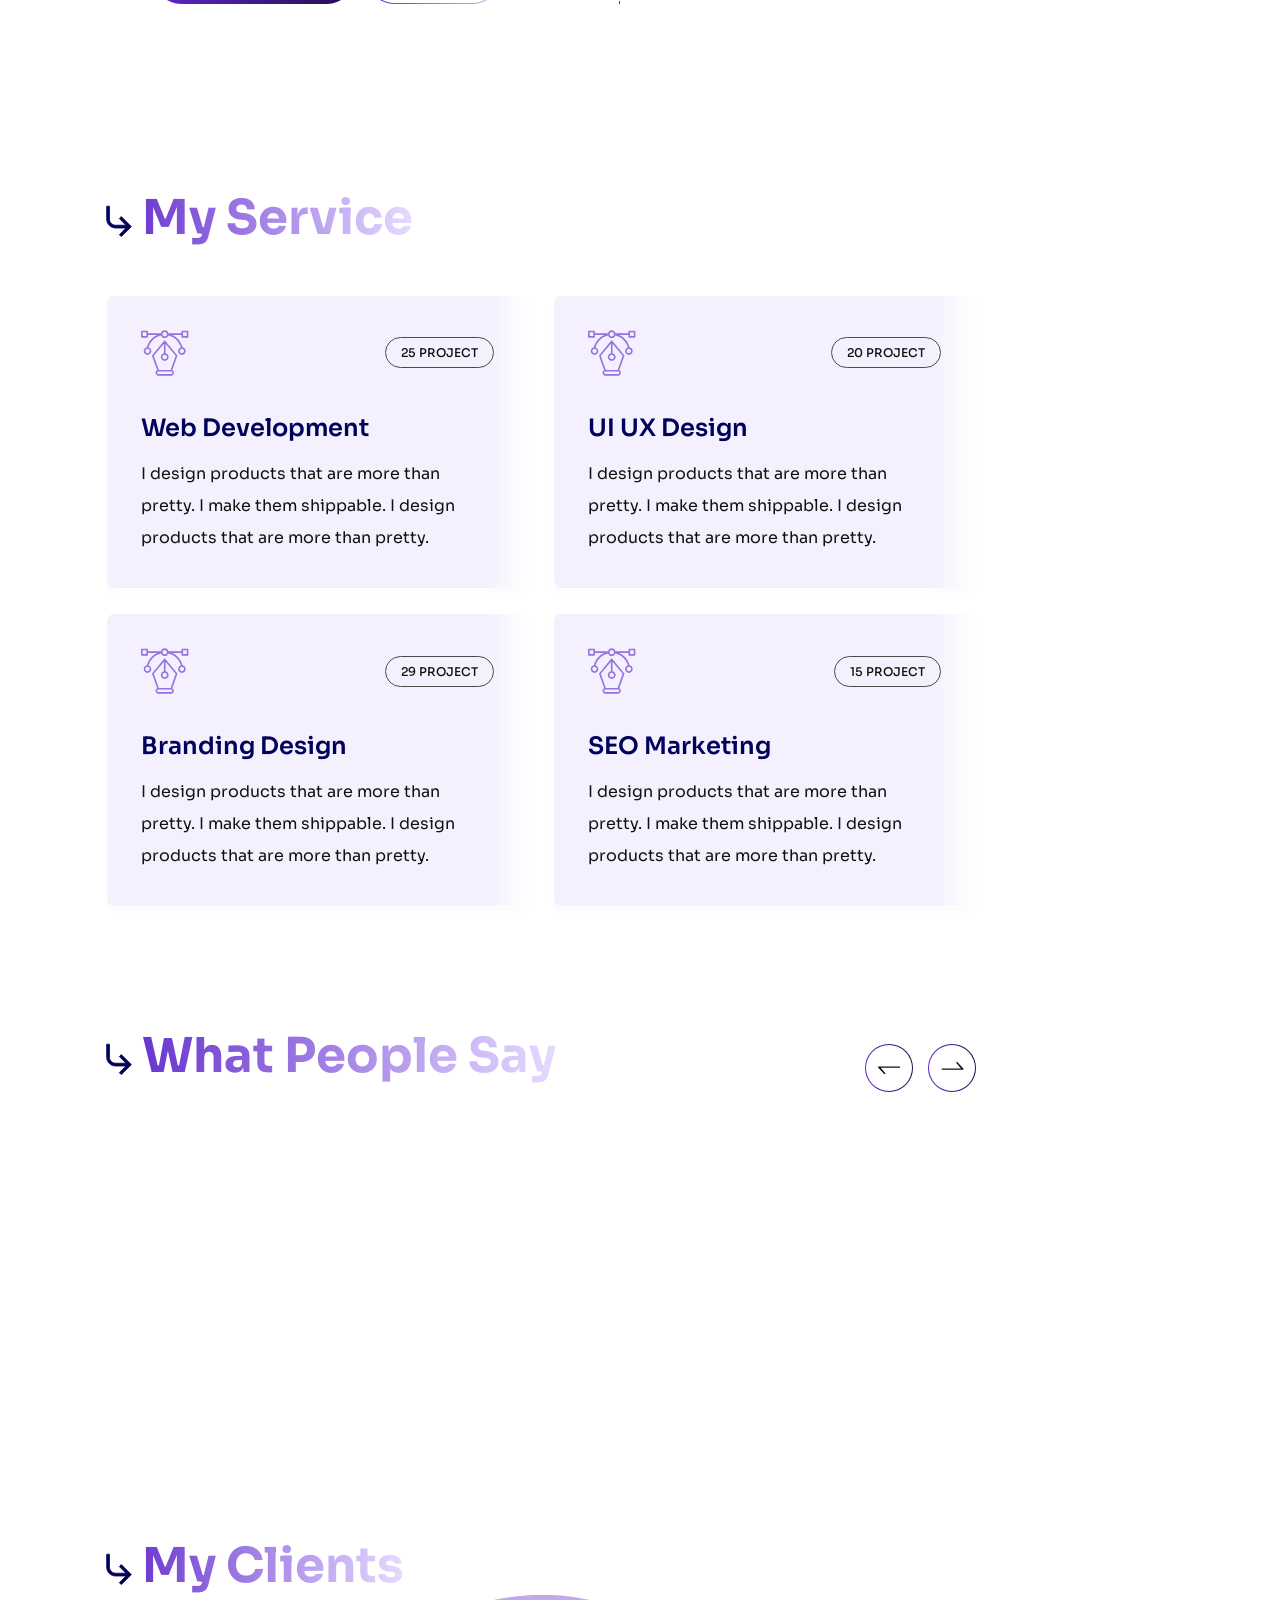
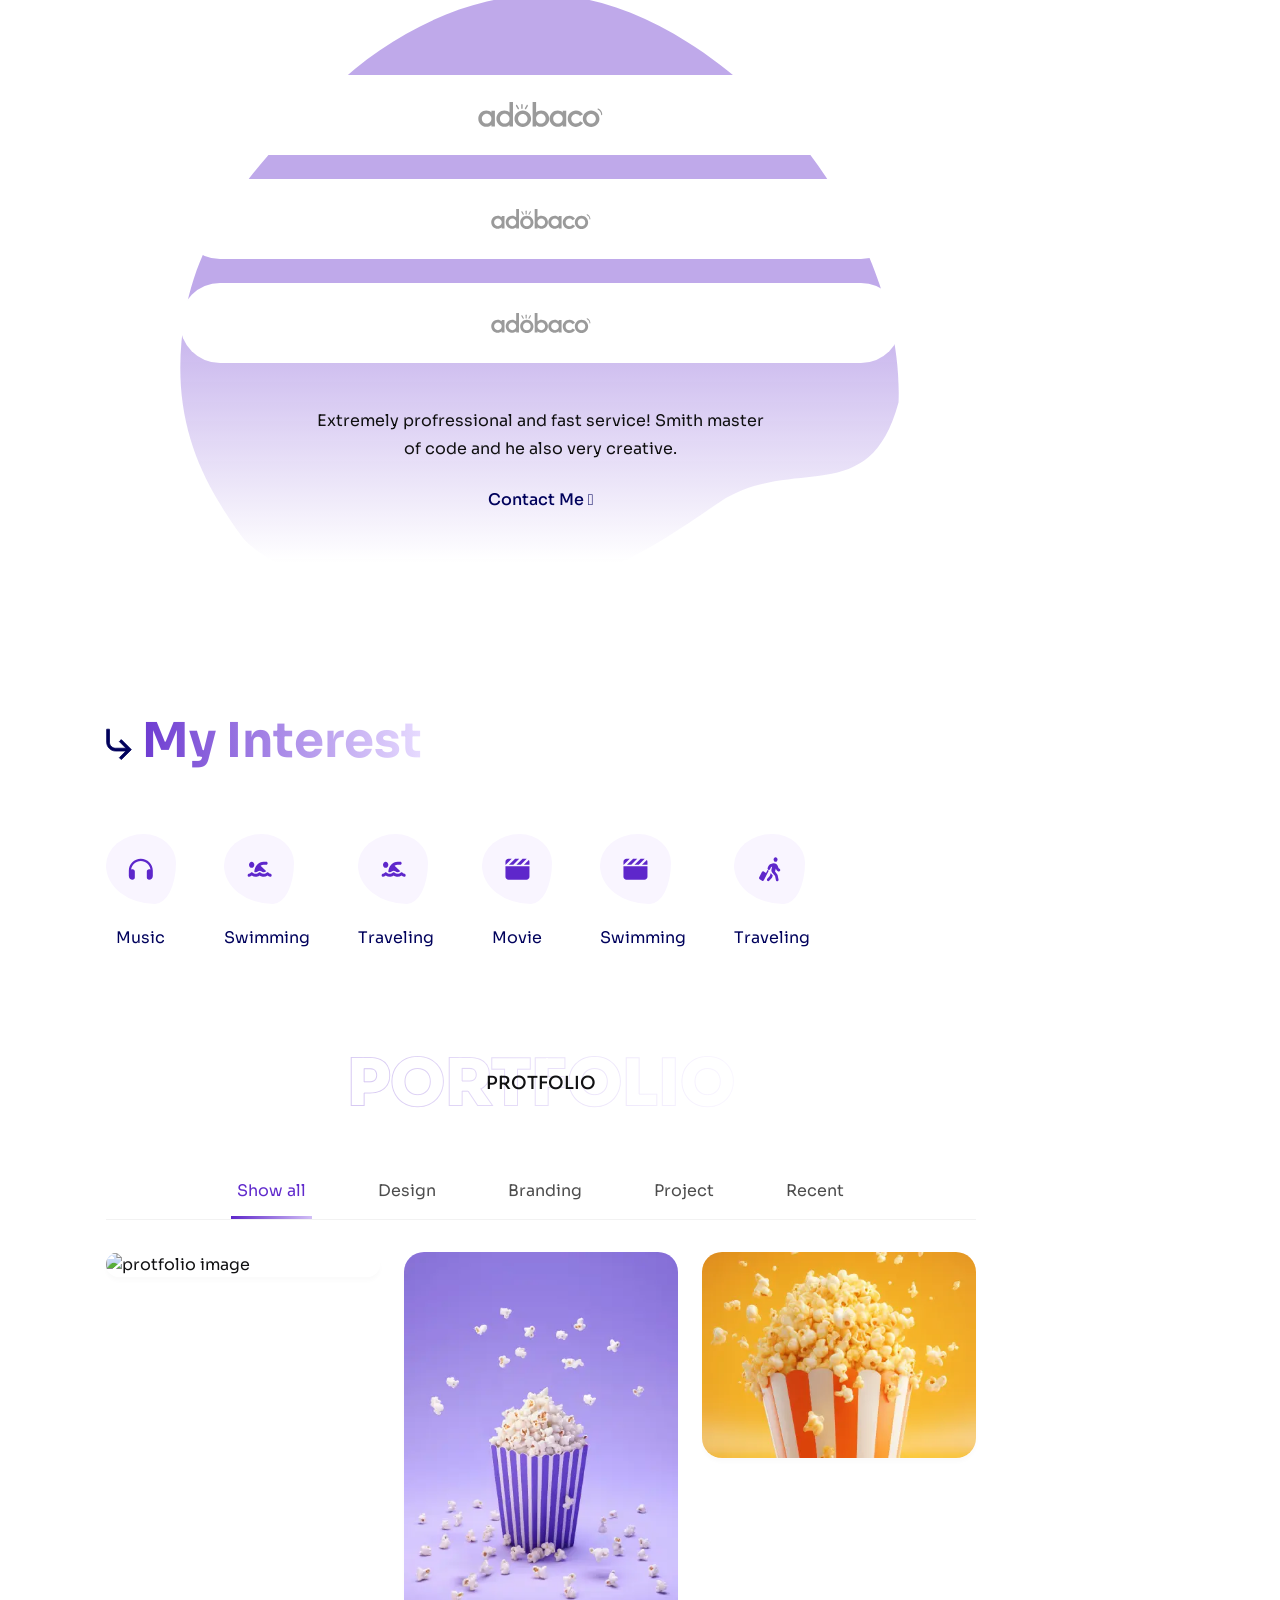
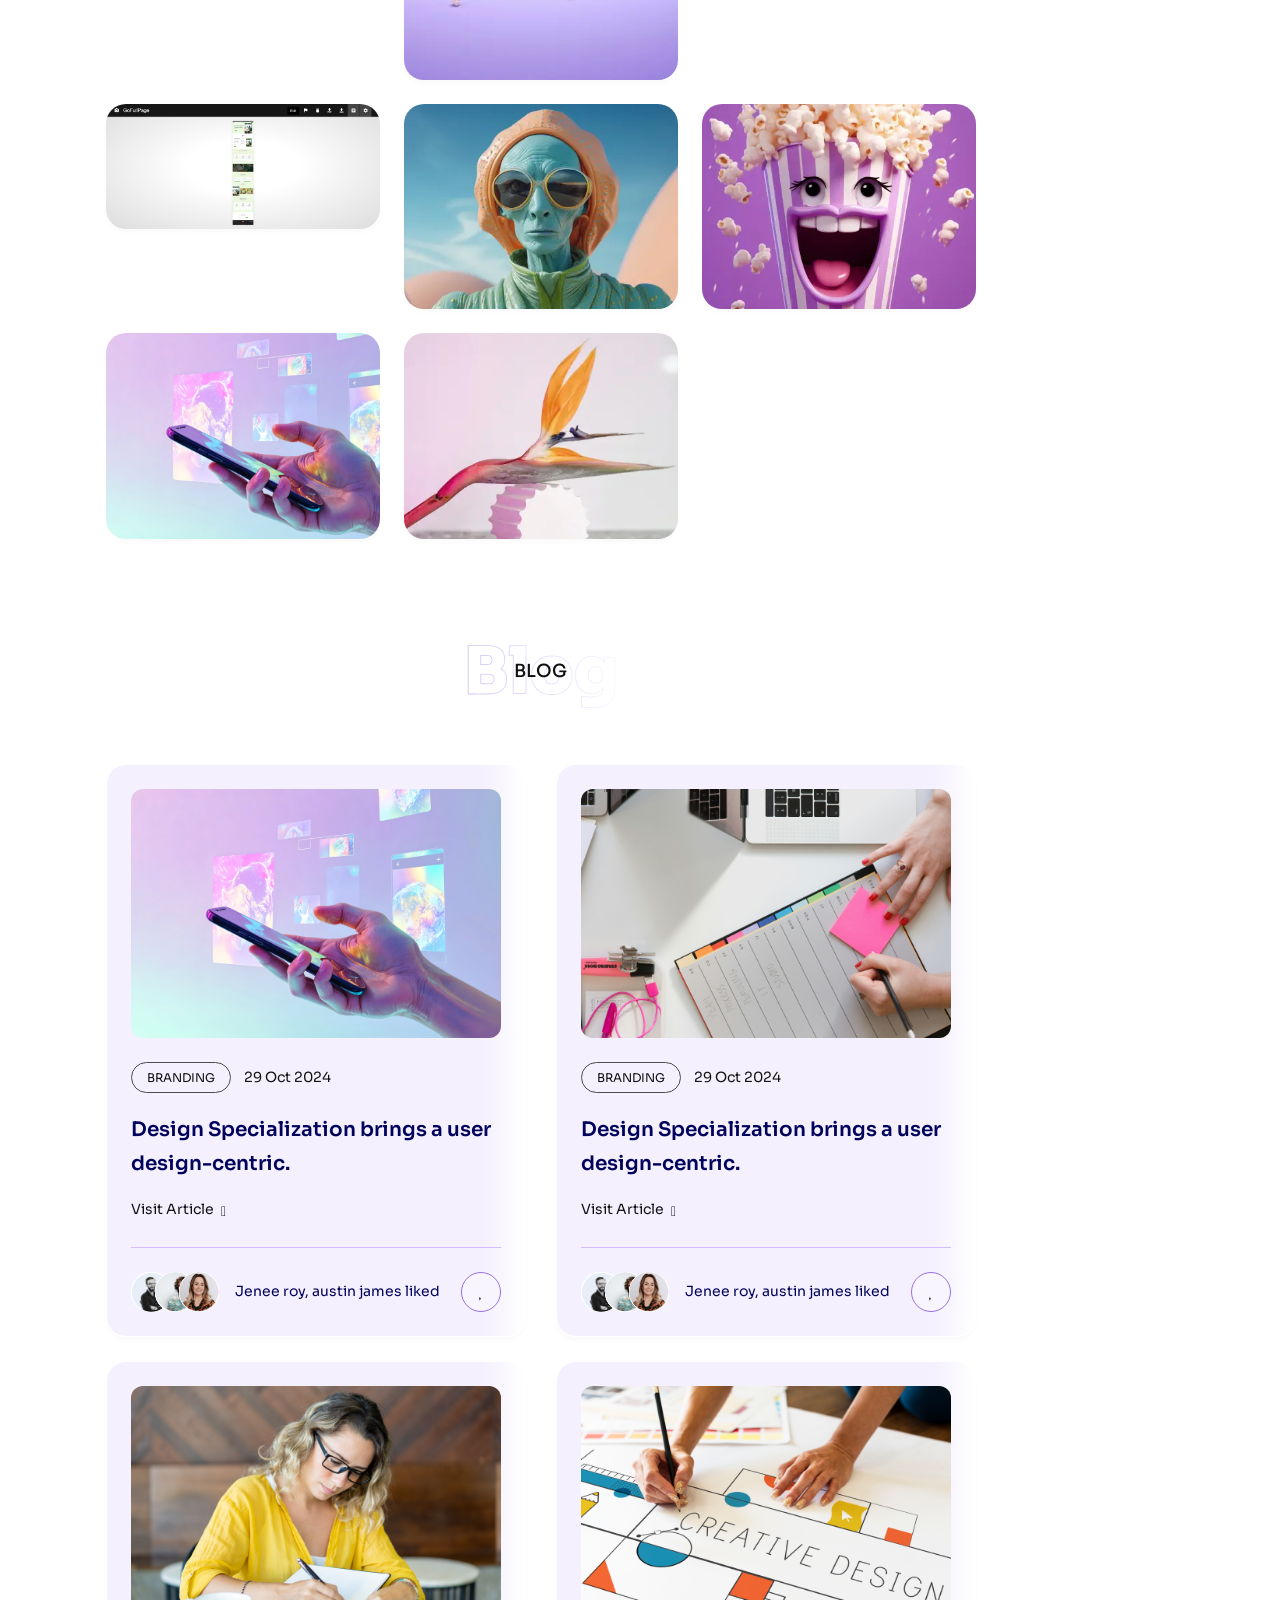
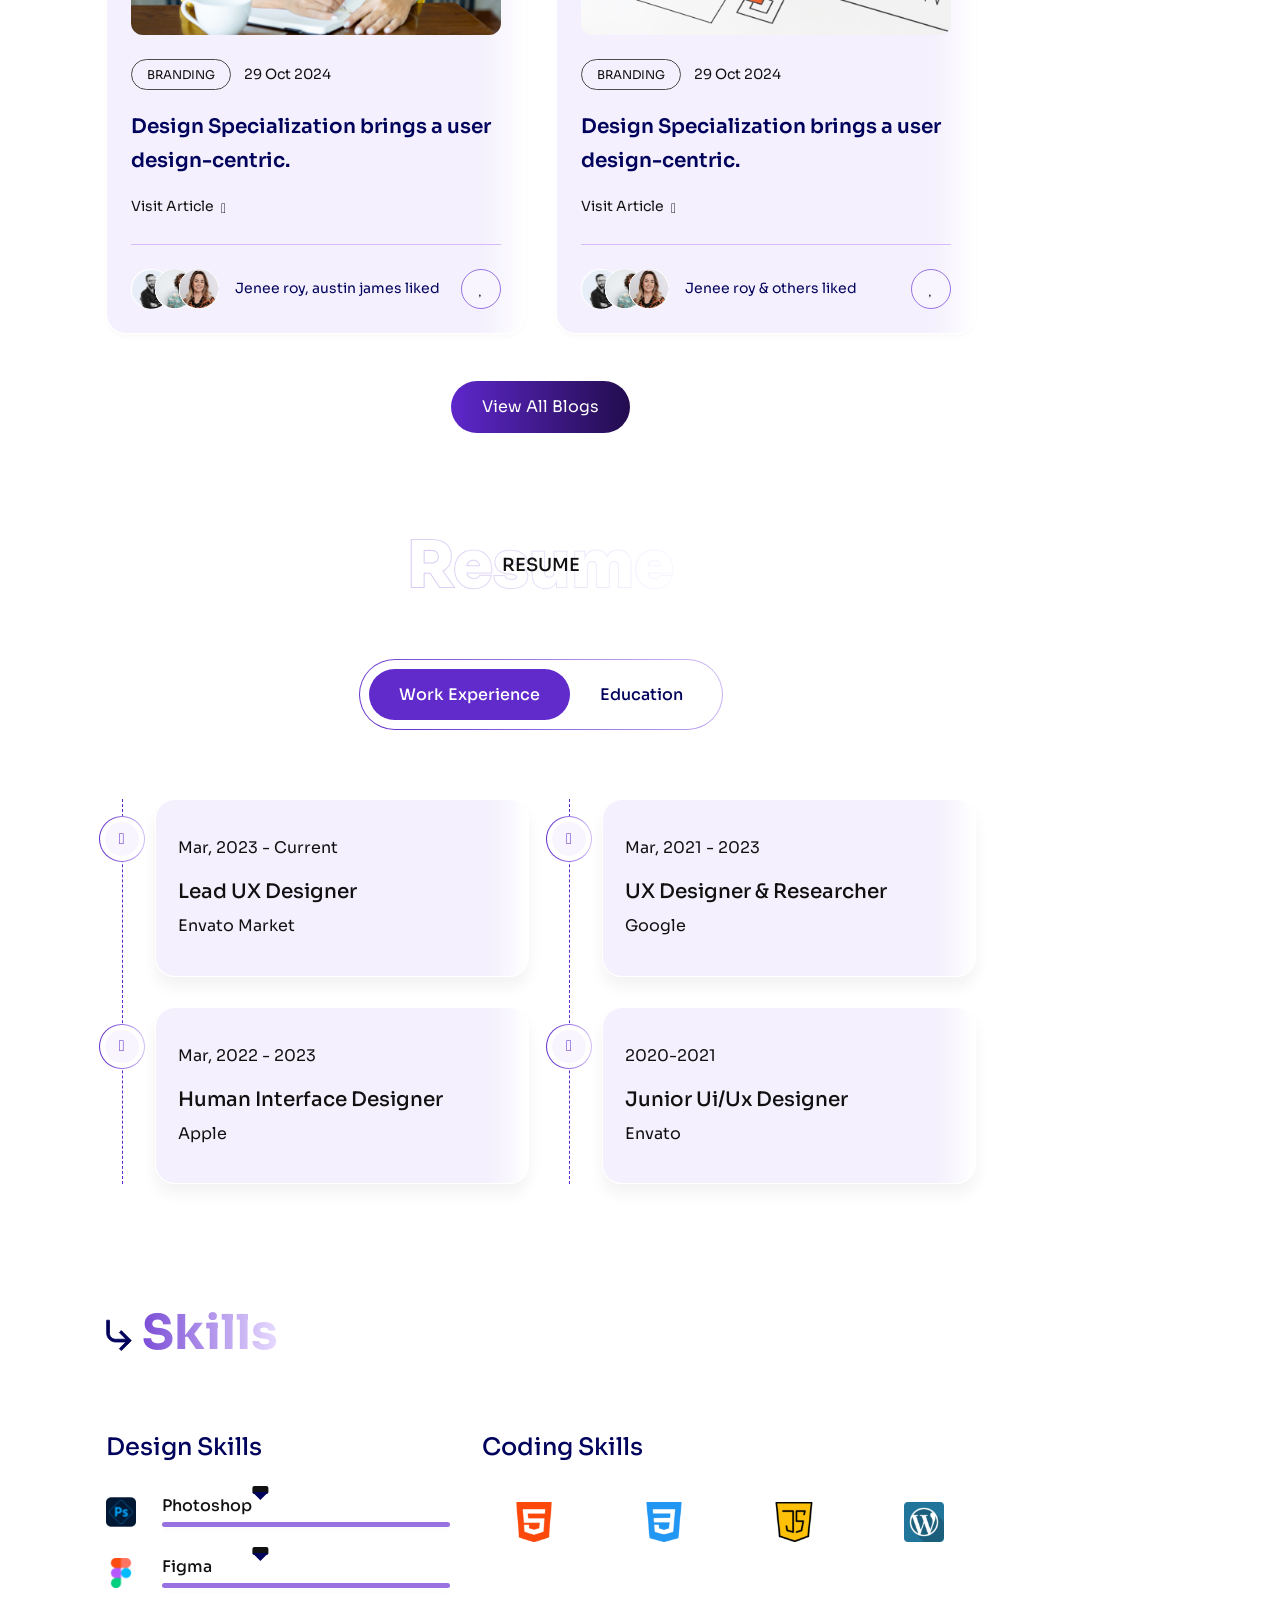
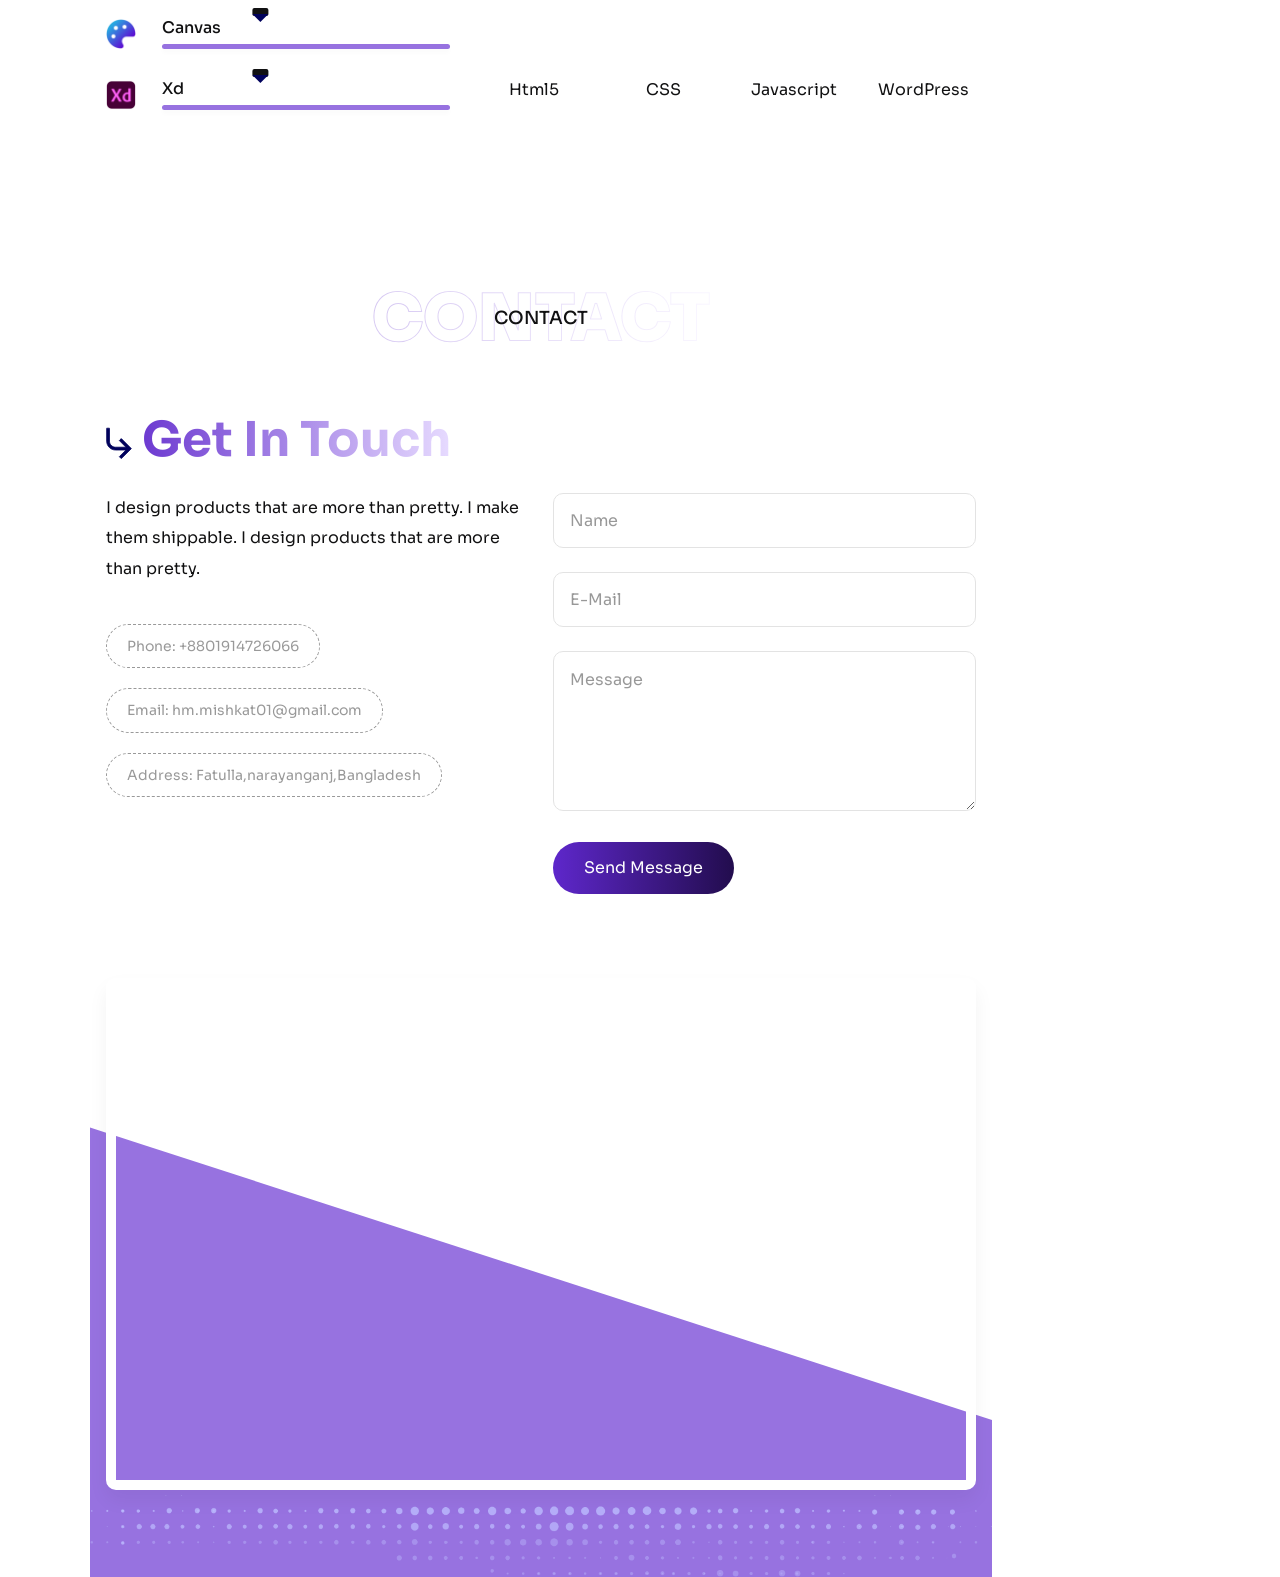
==== commit f6455783: "Update index.html" ====
--- a/index.html
+++ b/index.html
@@ -433,7 +433,7 @@
                                     Jeremy Andrews
                                 </h2>
                                 <p class="designation">
-                                    UX/UI designer / 15+ years / San Francisco
+                                    UX/UI designer / 1+ years / San Francisco
                                 </p>
                                 <p class="content">
                                     I’m a passionate Website Designer & Developer specializing in modern, responsive, and SEO-friendly websites. I help individuals, small businesses, and entrepreneurs build a strong online presence with clean UI/UX and fast-loading websites.
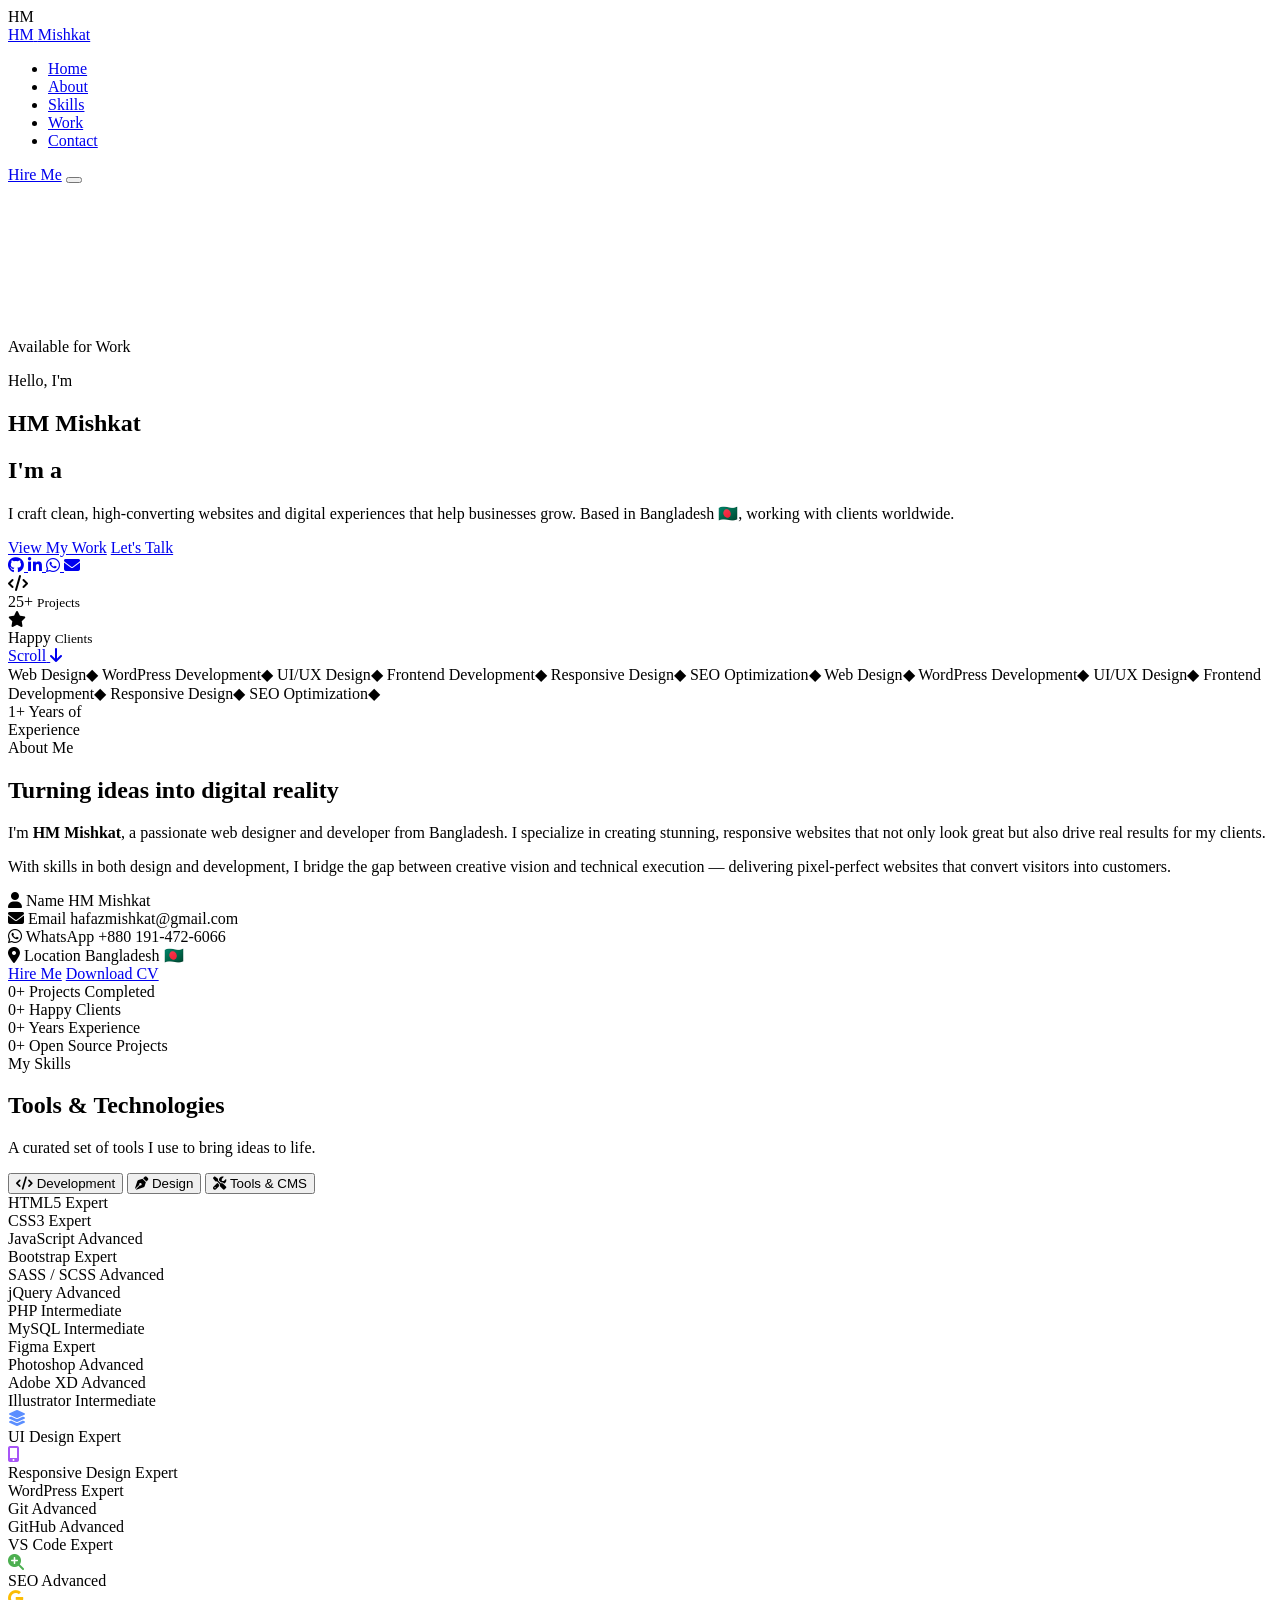
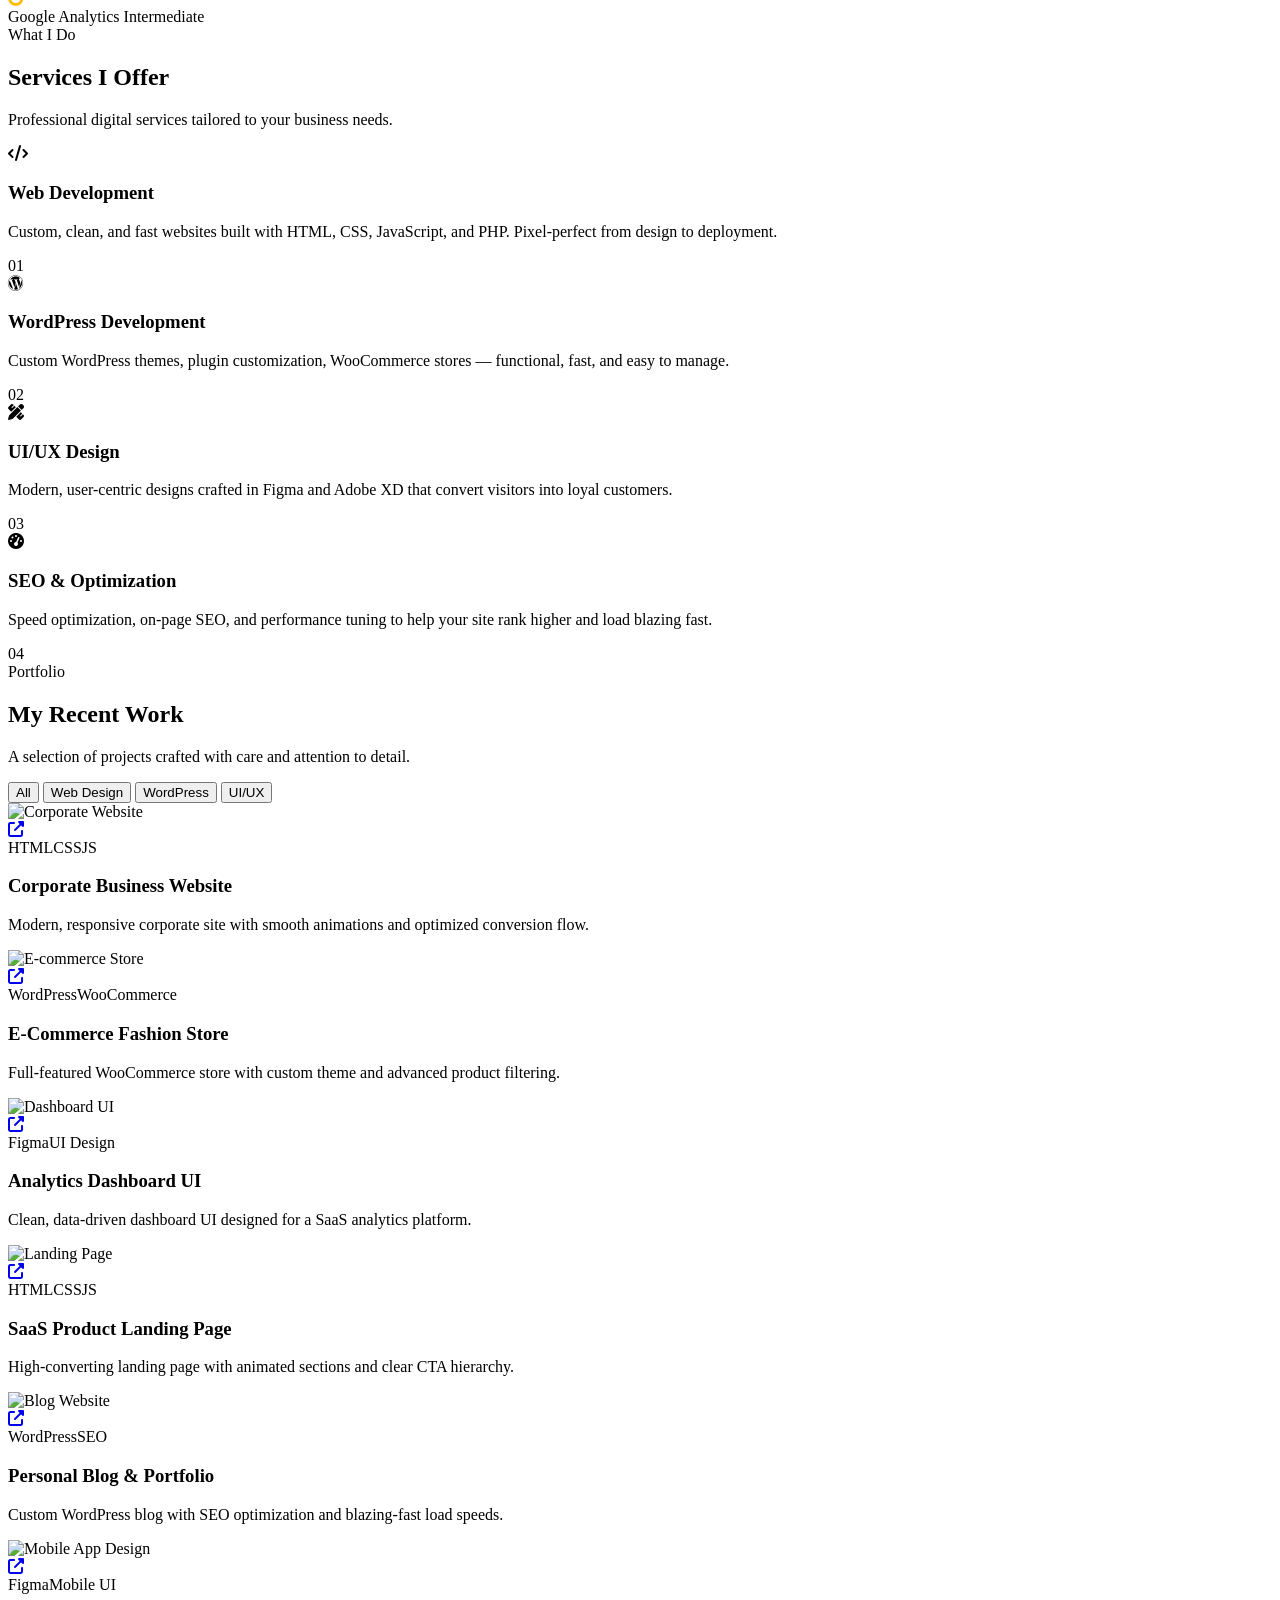
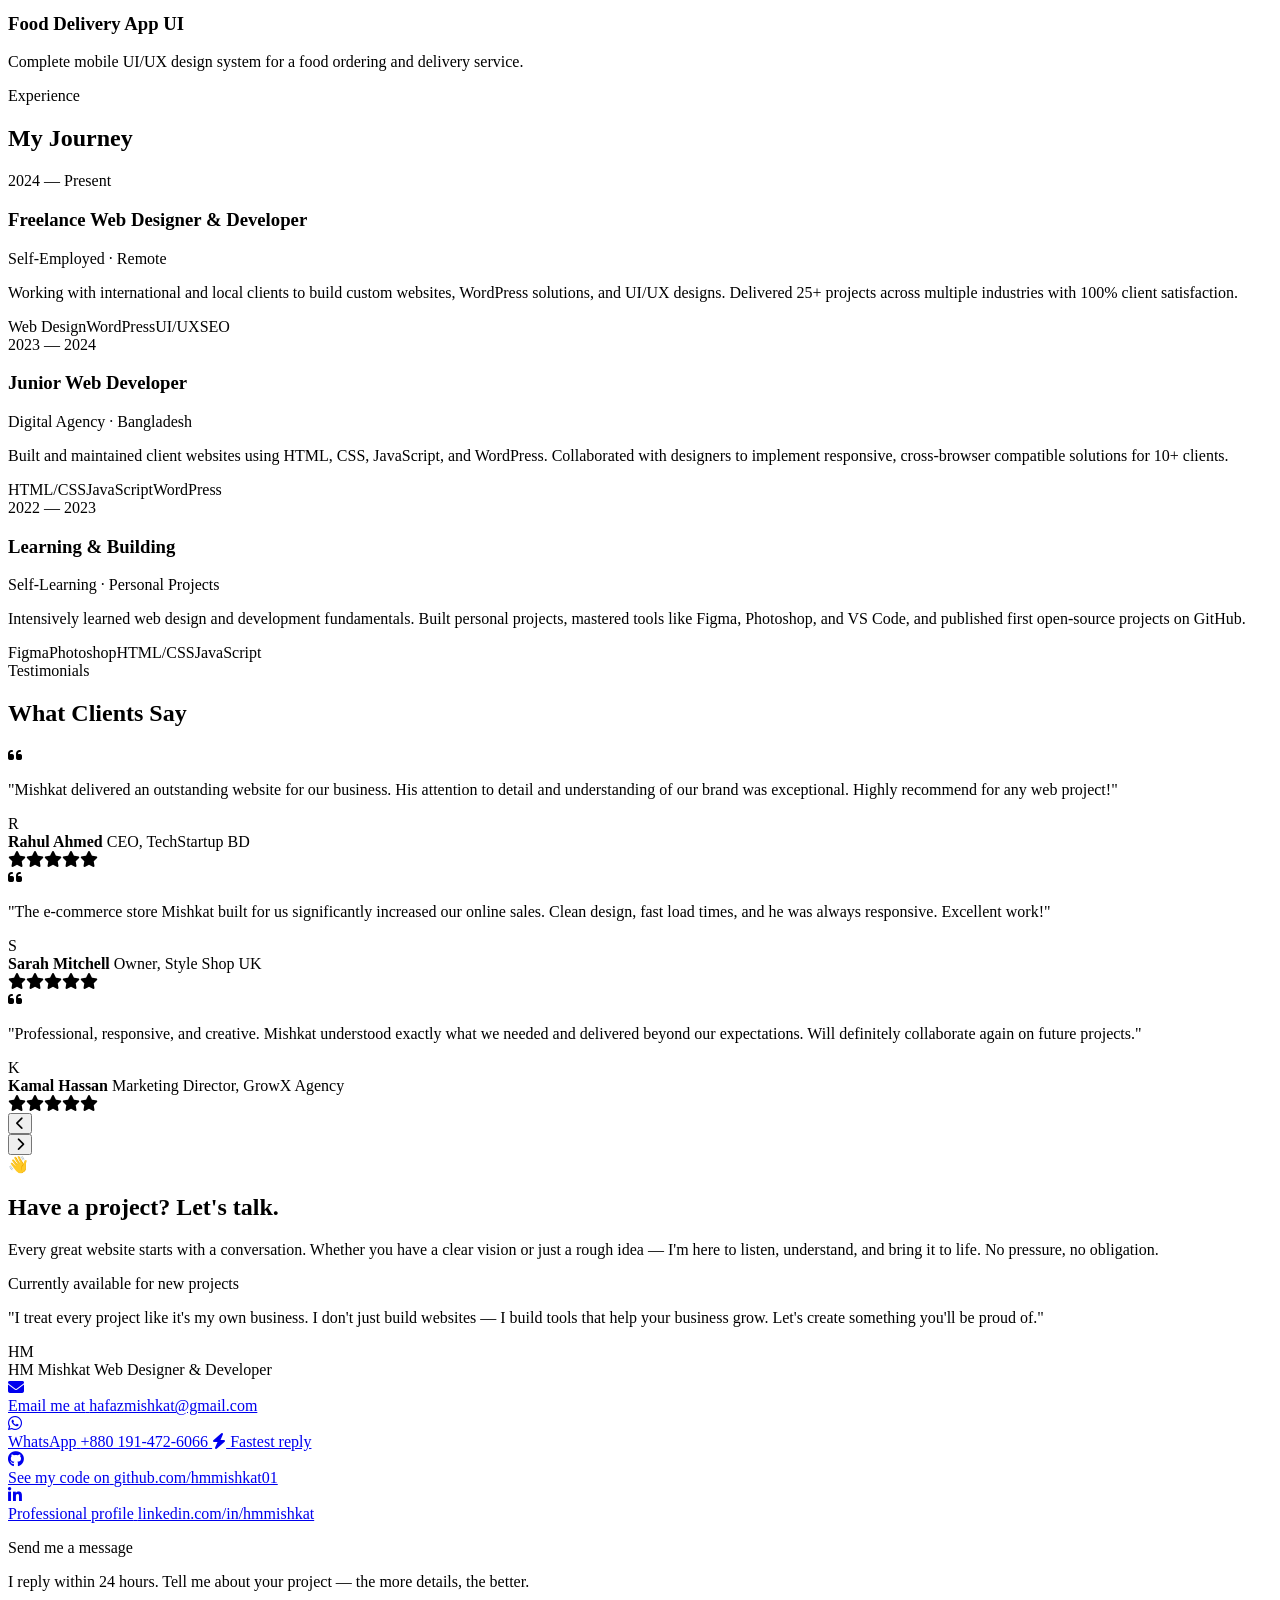
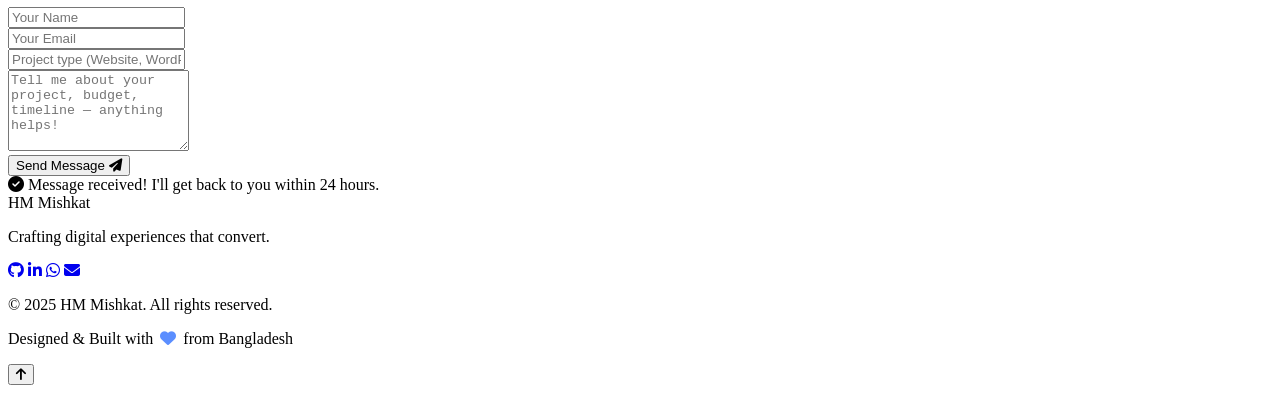
==== commit 4fabff2d: "Update index.html" ====
--- a/index.html
+++ b/index.html
@@ -1,1814 +1,767 @@
 <!DOCTYPE html>
 <html lang="en">
-
 <head>
-    <!-- Basic Page Needs
-    ================================================== -->
-    <meta charset="UTF-8">
-    <meta http-equiv="X-UA-Compatible" content="IE=edge">
-  
-
-    <!-- Specific Meta
-    ================================================== -->
-    <meta name="viewport" content="width=device-width, initial-scale=1.0, shrink-to-fit=no">
-    <meta name="keyword" content="resume, portfolio, personal portfolio, cv, template, responsive, html5, css3, creative, clean">
-    <meta name="description" content="HM.Mishkat ">
-    <meta name="author" content="Themearray">
-
-    <!-- Site Title
-    ================================================== -->
-    <link rel="stylesheet" href="https://cdnjs.cloudflare.com/ajax/libs/font-awesome/7.0.1/css/all.min.css" integrity="sha512-2SwdPD6INVrV/lHTZbO2nodKhrnDdJK9/kg2XD1r9uGqPo1cUbujc+IYdlYdEErWNu69gVcYgdxlmVmzTWnetw==" crossorigin="anonymous" referrerpolicy="no-referrer" />
-    <title>HM.Mishkat Resume/vCard </title>
-
-    <!-- Site Favicon
-    ================================================== -->
-    <link rel="shortcut icon" href="assets/img/favicon/favicon.ico">
-
-    <!-- Google Fonts
-    ================================================== -->
-    <link rel="preconnect" href="https://fonts.googleapis.com">
-    <link rel="preconnect" href="https://fonts.gstatic.com" crossorigin>
-    <link rel="stylesheet" href="https://fonts.googleapis.com/css2?family=Sora:wght@100..800&display=swap">
-
-
-    <!-- All CSS Here
-    ================================================== -->
-    <link rel="stylesheet" href="assets/css/bootstrap.min.css">
-    <link rel="stylesheet" href="assets/css/fontAwesome5Pro.css">
-    <link rel="stylesheet" href="assets/css/swiper-bundle.min.css">
-    <link rel="stylesheet" href="assets/css/animate.min.css">
-    <link rel="stylesheet" href="assets/css/glightbox.min.css">
-    <link rel="stylesheet" href="assets/css/style.min.css">
+  <meta charset="UTF-8" />
+  <meta name="viewport" content="width=device-width, initial-scale=1.0" />
+  <title>HM Mishkat — Web Designer & Developer</title>
+  <meta name="description" content="HM Mishkat is a professional web designer and developer from Bangladesh, specializing in responsive websites, WordPress development, and UI/UX design." />
+
+  <!-- Fonts -->
+  <link rel="preconnect" href="https://fonts.googleapis.com" />
+  <link rel="preconnect" href="https://fonts.gstatic.com" crossorigin />
+  <link href="https://fonts.googleapis.com/css2?family=Outfit:wght@300;400;500;600;700;800&family=Inter:wght@300;400;500&family=JetBrains+Mono:wght@400;500&display=swap" rel="stylesheet" />
+
+  <!-- Icons -->
+  <link rel="stylesheet" href="https://cdnjs.cloudflare.com/ajax/libs/font-awesome/6.5.1/css/all.min.css" />
+
+  <!-- Devicons -->
+  <link rel="stylesheet" href="https://cdn.jsdelivr.net/gh/devicons/devicon@v2.15.1/devicon.min.css" />
+
+  <link rel="stylesheet" href="style.css" />
 </head>
-
 <body>
 
-    <!--~~~~~~~~~~~~~~~~~~~~~~~~~~~~~~~~~~~~~~~
-    Preloader Start
-    ~~~~~~~~~~~~~~~~~~~~~~~~~~~~~~~~~~~~~~~~-->
-    <div class="preloader">
-        <div class="preShape1"></div>
-        <div class="preShape2"></div>
-        <h4 class="content">HM.Mishkat</h4>
-    </div>
-    <!--~~./ Preloader End ~~-->
-
-    <!--~~~~~~~~~~~~~~~~~~~~~~~~~~~~~~~~~~~~~~~
-    left sidebar start here
-    ~~~~~~~~~~~~~~~~~~~~~~~~~~~~~~~~~~~~~~~~-->
-    <div class="left-sidebar">
-        <!-- Chat Icon -->
-        <a href="index.html#contact" class="message" aria-label="Message Me">
-            <svg width="17" height="13" viewBox="0 0 17 13" xmlns="http://www.w3.org/2000/svg">
-                <path d="M1.52734 0.820312C0.699219 0.820312 0.0273438 1.49219 0.0273438 2.32031C0.0273438 2.79219 0.249219 3.23594 0.627344 3.52031L7.42734 8.62031C7.78359 8.88594 8.27109 8.88594 8.62734 8.62031L15.4273 3.52031C15.8055 3.23594 16.0273 2.79219 16.0273 2.32031C16.0273 1.49219 15.3555 0.820312 14.5273 0.820312H1.52734ZM0.0273438 4.32031V10.8203C0.0273438 11.9234 0.924219 12.8203 2.02734 12.8203H14.0273C15.1305 12.8203 16.0273 11.9234 16.0273 10.8203V4.32031L9.22734 9.42031C8.51484 9.95469 7.53984 9.95469 6.82734 9.42031L0.0273438 4.32031Z" fill="currentColor"/>
-            </svg>
-        </a>
-
-        <!-- Social Media Icons -->
-        <div class="social-icon">
-            <!-- Icon Item -->
-            <a href="#" data-bs-toggle="tooltip" data-bs-placement="right" data-bs-title="Follow Me On Github" aria-label="github">
-                <svg width="16" height="16" viewBox="0 0 14 14" fill="none" xmlns="http://www.w3.org/2000/svg">
-                    <path d="M7.01249 0.867188C3.36635 0.867188 0.410156 3.82572 0.410156 7.47474C0.410156 10.5709 2.54051 13.1616 5.41253 13.8786C5.38172 13.7894 5.36191 13.6858 5.36191 13.5575V12.4282C5.09396 12.4282 4.645 12.4282 4.53221 12.4282C4.0805 12.4282 3.67886 12.2338 3.48409 11.8726C3.26787 11.4712 3.23045 10.8573 2.69456 10.4817C2.53556 10.3567 2.6566 10.2141 2.83982 10.2334C3.17819 10.3292 3.45878 10.5616 3.72288 10.9063C3.98587 11.2515 4.10967 11.3297 4.60099 11.3297C4.83922 11.3297 5.19575 11.3159 5.53137 11.2631C5.71183 10.8044 6.02379 10.3821 6.40508 10.1827C4.2065 9.95643 3.15728 8.86178 3.15728 7.37563C3.15728 6.7358 3.42962 6.11689 3.89234 5.59544C3.74048 5.07785 3.54957 4.02229 3.95066 3.62034C4.93991 3.62034 5.53797 4.26237 5.68157 4.43582C6.17455 4.26677 6.71594 4.17096 7.28484 4.17096C7.85484 4.17096 8.39843 4.26677 8.89251 4.43692C9.03446 4.26457 9.63307 3.62034 10.6245 3.62034C11.0273 4.02285 10.8341 5.08281 10.6806 5.5993C11.1406 6.11964 11.4113 6.7369 11.4113 7.37563C11.4113 8.86068 10.3637 9.95478 8.16845 10.1822C8.77256 10.4977 9.21327 11.3842 9.21327 12.0521V13.5575C9.21327 13.6148 9.20062 13.6561 9.19401 13.7051C11.7667 12.8026 13.6148 10.3578 13.6148 7.47474C13.6148 3.82572 10.6586 0.867188 7.01249 0.867188Z" fill="currentColor"/>
-                </svg>
-            </a>
-            <!-- Icon Item -->
-            <a href="#" data-bs-toggle="tooltip" data-bs-placement="right" data-bs-title="Follow Me On Dribble" aria-label="github">
-                <svg width="16" height="16" viewBox="0 0 14 14" fill="none" xmlns="http://www.w3.org/2000/svg">
-                    <path d="M7.02364 0.148438C3.4373 0.148438 0.519531 3.06851 0.519531 6.65769C0.519531 10.2469 3.4373 13.1669 7.02364 13.1669C10.61 13.1669 13.5278 10.2469 13.5278 6.65769C13.5278 3.06851 10.61 0.148438 7.02364 0.148438ZM7.02364 1.12483C8.37074 1.12483 9.60237 1.60532 10.5603 2.40316C9.66508 3.19187 8.64146 3.8337 7.53749 4.32606C6.96235 3.27925 6.338 2.26419 5.63707 1.30663C6.08073 1.19223 6.5437 1.12483 7.02364 1.12483ZM4.67733 1.65116C5.39681 2.60331 6.03164 3.61926 6.61586 4.66805C5.41403 5.08591 4.14158 5.35584 2.79597 5.35584C2.41625 5.35584 2.04193 5.3305 1.67045 5.29418C2.07951 3.67491 3.19628 2.3458 4.67733 1.65116ZM11.2519 3.09286C12.0517 4.04257 12.537 5.26529 12.5496 6.60493C11.8473 6.42863 11.1134 6.33223 10.357 6.33223C9.76249 6.33223 9.18813 6.40903 8.62553 6.51911C8.42958 6.06482 8.21496 5.62331 7.99418 5.18294C9.1842 4.64435 10.2889 3.94862 11.2519 3.09286ZM7.08144 5.54146C7.28747 5.94871 7.49523 6.35301 7.67913 6.77275C5.70761 7.38987 4.01525 8.64261 2.87981 10.3153C2.02047 9.34054 1.49515 8.06347 1.49515 6.65769C1.49515 6.52282 1.50605 6.39091 1.51547 6.25849C1.93671 6.30171 2.3621 6.33223 2.79597 6.33223C4.30602 6.33223 5.73749 6.02735 7.08144 5.54146ZM10.357 7.30862C11.0883 7.30862 11.7939 7.41256 12.467 7.59594C12.2118 9.09519 11.3606 10.3867 10.1601 11.2148C9.87092 9.93344 9.46613 8.69805 9.00282 7.49169C9.44972 7.41469 9.88774 7.30862 10.357 7.30862ZM8.02911 7.67476C8.53997 8.97682 8.9769 10.3163 9.26959 11.7125C8.58325 12.0176 7.82457 12.1906 7.02364 12.1906C5.72629 12.1906 4.53813 11.7423 3.59628 10.9968C4.62001 9.41676 6.18811 8.2333 8.02911 7.67476Z" fill="currentColor"/>
-                </svg>
-            </a>
-            <!-- Icon Item -->
-            <a href="#" data-bs-toggle="tooltip" data-bs-placement="right" data-bs-title="Follow Me On Twitter" aria-label="twitter">
-                <svg width="18" height="16" viewBox="0 0 17 14" fill="none" xmlns="http://www.w3.org/2000/svg">
-                    <path d="M4.89663 10.5044C3.9582 10.4871 3.13153 10.004 2.64 9.27582C2.91344 9.26145 3.17979 9.21804 3.43524 9.14827L3.40178 8.17569C2.37028 7.96889 1.54492 7.18996 1.26923 6.18358C1.54849 6.25967 1.84055 6.3047 2.14106 6.31433L3.8879 6.37034L2.43499 5.39894C1.68787 4.89942 1.19747 4.04693 1.19747 3.08087C1.19747 2.82881 1.2307 2.5851 1.29291 2.35355C2.97455 4.10238 5.29601 5.23104 7.88193 5.36064L8.54326 5.39379L8.39411 4.74865C8.34721 4.54574 8.32204 4.33226 8.32204 4.11302C8.32204 2.57508 9.56809 1.32812 11.1043 1.32812C11.9046 1.32812 12.6271 1.66592 13.1352 2.2078L13.3248 2.41007L13.5968 2.35634C13.8191 2.31243 14.0377 2.25822 14.2519 2.19422C14.1371 2.29118 14.0143 2.37908 13.8847 2.45679L14.2011 3.38211C14.3036 3.36985 14.4054 3.35544 14.5065 3.33892C14.3743 3.45283 14.2372 3.56114 14.0957 3.6634L13.8772 3.82123L13.889 4.09048C13.8948 4.22419 13.8977 4.35856 13.8977 4.49361C13.8977 8.62013 10.763 13.3402 5.0591 13.3402C3.99555 13.3402 2.97721 13.1513 2.03372 12.806C3.2128 12.6016 4.29262 12.1066 5.19609 11.3976L6.30139 10.5303L4.89663 10.5044Z" stroke="currentColor"/>
-                </svg>
-            </a>
-            <!-- Icon Item -->
-            <a href="#" data-bs-toggle="tooltip" data-bs-placement="right" data-bs-title="Follow Me On Instagram" aria-label="instagram">
-                <svg width="16" height="16" viewBox="0 0 14 14" fill="none" xmlns="http://www.w3.org/2000/svg">
-                    <path d="M4.36087 0.529297C2.24296 0.529297 0.519531 2.25409 0.519531 4.37368V9.69666C0.519531 11.8162 2.24296 13.541 4.36087 13.541H9.67965C11.7976 13.541 13.521 11.8162 13.521 9.69666V4.37368C13.521 2.25409 11.7976 0.529297 9.67965 0.529297H4.36087ZM4.36087 1.12074H9.67965C11.4781 1.12074 12.93 2.57377 12.93 4.37368V9.69666C12.93 11.4966 11.4781 12.9496 9.67965 12.9496H4.36087C2.56239 12.9496 1.11051 11.4966 1.11051 9.69666V4.37368C1.11051 2.57377 2.56239 1.12074 4.36087 1.12074ZM10.5661 2.89507C10.4094 2.89507 10.2591 2.95738 10.1482 3.0683C10.0374 3.17921 9.97514 3.32965 9.97514 3.48651C9.97514 3.64337 10.0374 3.79381 10.1482 3.90472C10.2591 4.01564 10.4094 4.07795 10.5661 4.07795C10.7229 4.07795 10.8732 4.01564 10.984 3.90472C11.0948 3.79381 11.1571 3.64337 11.1571 3.48651C11.1571 3.32965 11.0948 3.17921 10.984 3.0683C10.8732 2.95738 10.7229 2.89507 10.5661 2.89507ZM7.02026 3.78223C5.22864 3.78223 3.7699 5.24212 3.7699 7.03517C3.7699 8.82821 5.22864 10.2881 7.02026 10.2881C8.81189 10.2881 10.2706 8.82821 10.2706 7.03517C10.2706 5.24212 8.81189 3.78223 7.02026 3.78223ZM7.02026 4.37368C8.4925 4.37368 9.67965 5.56176 9.67965 7.03517C9.67965 8.50857 8.4925 9.69666 7.02026 9.69666C5.54802 9.69666 4.36087 8.50857 4.36087 7.03517C4.36087 5.56176 5.54802 4.37368 7.02026 4.37368Z" fill="currentColor" stroke="currentColor" stroke-width="0.5"/>
-                </svg>     
-            </a>
-        </div>
-    </div>
-    <!--~~./ end left sidebar ~~-->
-
-    <!--~~~~~~~~~~~~~~~~~~~~~~~~~~~~~~~~~~~~~~~
-    mobile header area start here
-    ~~~~~~~~~~~~~~~~~~~~~~~~~~~~~~~~~~~~~~~~-->
-    <header class="header-area">
-        <div class="logo">
-            <a href="index.html">
-                <img src="assets/img/logo/logo.svg" class="light" alt="BPRO - Personal Resume/vCard Template" style="width: 150px;">
-                <img src="assets/img/logo/logo.svg" class="dark" alt="BPRO - Personal Resume/vCard Template">
-            </a>
-        </div>
-
-        <button class="btn_theme_switch btn-primary-gradient ms-auto me-3" aria-label="Dark - Light Switch">
-            <svg class="sun" viewBox="0 0 22 22" fill="none" xmlns="http://www.w3.org/2000/svg">
-                <path d="M11 17.5C14.5899 17.5 17.5 14.5899 17.5 11C17.5 7.41015 14.5899 4.5 11 4.5C7.41015 4.5 4.5 7.41015 4.5 11C4.5 14.5899 7.41015 17.5 11 17.5Z" stroke="white" stroke-width="1.5" stroke-linecap="round" stroke-linejoin="round"></path>
-                <path d="M18.14 18.14L18.01 18.01M18.01 3.99L18.14 3.86L18.01 3.99ZM3.86 18.14L3.99 18.01L3.86 18.14ZM11 1.08V1V1.08ZM11 21V20.92V21ZM1.08 11H1H1.08ZM21 11H20.92H21ZM3.99 3.99L3.86 3.86L3.99 3.99Z" stroke="white" stroke-width="2" stroke-linecap="round" stroke-linejoin="round"></path>
-            </svg>
-            <svg class="moon" viewBox="0 0 22 22" fill="none" xmlns="http://www.w3.org/2000/svg">
-                <path d="M1.03009 11.42C1.39009 16.57 5.76009 20.76 10.9901 20.99C14.6801 21.15 17.9801 19.43 19.9601 16.72C20.7801 15.61 20.3401 14.87 18.9701 15.12C18.3001 15.24 17.6101 15.29 16.8901 15.26C12.0001 15.06 8.00009 10.97 7.98009 6.13996C7.97009 4.83996 8.24009 3.60996 8.73009 2.48996C9.27009 1.24996 8.62009 0.659961 7.37009 1.18996C3.41009 2.85996 0.70009 6.84996 1.03009 11.42Z" stroke="white" stroke-width="1.5" stroke-linecap="round" stroke-linejoin="round"></path>
-            </svg>
+  <!-- PAGE LOADER -->
+  <div id="loader">
+    <div class="loader-inner">
+      <div class="loader-ring"></div>
+      <span class="loader-name">HM</span>
+    </div>
+  </div>
+
+  <!-- CUSTOM CURSOR -->
+  <div class="cursor-dot" id="cursorDot"></div>
+  <div class="cursor-ring" id="cursorRing"></div>
+
+  <!-- NAVBAR -->
+  <nav class="navbar" id="navbar">
+    <div class="nav-container">
+      <a class="nav-logo" href="#home">
+        <span class="logo-badge">HM</span>
+        <span class="logo-text">Mishkat</span>
+      </a>
+      <ul class="nav-links" id="navLinks">
+        <li><a href="#home" class="nav-link active">Home</a></li>
+        <li><a href="about.html" class="nav-link">About</a></li>
+        <li><a href="#skills" class="nav-link">Skills</a></li>
+        <li><a href="#work" class="nav-link">Work</a></li>
+        <li><a href="#contact" class="nav-link">Contact</a></li>
+      </ul>
+      <a href="#contact" class="btn-nav">Hire Me</a>
+      <button class="hamburger" id="hamburger" aria-label="Toggle menu">
+        <span></span><span></span><span></span>
+      </button>
+    </div>
+  </nav>
+
+  <!-- ==================== HERO ==================== -->
+  <section class="hero" id="home">
+    <canvas id="particles"></canvas>
+    <div class="hero-container">
+      <div class="hero-text" data-reveal>
+        <div class="hero-badge">
+          <span class="badge-dot"></span>
+          Available for Work
+        </div>
+        <p class="hero-greeting">Hello, I'm</p>
+        <h1 class="hero-name">HM <span class="gradient-text">Mishkat</span></h1>
+        <h2 class="hero-role">
+          <span class="role-prefix">I'm a </span>
+          <span class="typewriter" id="typewriter"></span>
+        </h2>
+        <p class="hero-desc">
+          I craft clean, high-converting websites and digital experiences that help businesses grow. Based in Bangladesh 🇧🇩, working with clients worldwide.
+        </p>
+        <div class="hero-cta">
+          <a href="#work" class="btn-primary magnetic">View My Work</a>
+          <a href="#contact" class="btn-outline magnetic">Let's Talk</a>
+        </div>
+        <div class="hero-socials">
+          <a href="https://github.com/hmmishkat01-ui" target="_blank" class="social-link" aria-label="GitHub">
+            <i class="fab fa-github"></i>
+          </a>
+          <a href="https://linkedin.com/in/mashfiqur-rahman01/" target="_blank" class="social-link" aria-label="LinkedIn">
+            <i class="fab fa-linkedin-in"></i>
+          </a>
+          <a href="https://wa.me/8801914726066" target="_blank" class="social-link" aria-label="WhatsApp">
+            <i class="fab fa-whatsapp"></i>
+          </a>
+          <a href="mailto:hafazmishkat@gmail.com" class="social-link" aria-label="Email">
+            <i class="fas fa-envelope"></i>
+          </a>
+        </div>
+      </div>
+
+      <div class="hero-visual">
+        <div class="hero-img-wrap">
+          <div class="hero-img-glow"></div>
+          <div class="hero-img-frame">
+            <img src="assets/img/profile.png" alt="HM Mishkat" class="hero-img"
+              onerror="this.style.display='none'; this.parentElement.style.background='linear-gradient(135deg,#5B8EFF22,#A855F722)'" />
+          </div>
+          <div class="floating-card card-1">
+            <i class="fas fa-code"></i>
+            <div>
+              <span>25+</span>
+              <small>Projects</small>
+            </div>
+          </div>
+          <div class="floating-card card-2">
+            <i class="fas fa-star"></i>
+            <div>
+              <span>Happy</span>
+              <small>Clients</small>
+            </div>
+          </div>
+        </div>
+      </div>
+    </div>
+    <a href="#about" class="scroll-indicator" aria-label="Scroll down">
+      <span>Scroll</span>
+      <i class="fas fa-arrow-down"></i>
+    </a>
+  </section>
+
+  <!-- MARQUEE STRIP -->
+  <div class="marquee-wrap">
+    <div class="marquee-track">
+      <span>Web Design</span><span class="mdot">◆</span>
+      <span>WordPress Development</span><span class="mdot">◆</span>
+      <span>UI/UX Design</span><span class="mdot">◆</span>
+      <span>Frontend Development</span><span class="mdot">◆</span>
+      <span>Responsive Design</span><span class="mdot">◆</span>
+      <span>SEO Optimization</span><span class="mdot">◆</span>
+      <span>Web Design</span><span class="mdot">◆</span>
+      <span>WordPress Development</span><span class="mdot">◆</span>
+      <span>UI/UX Design</span><span class="mdot">◆</span>
+      <span>Frontend Development</span><span class="mdot">◆</span>
+      <span>Responsive Design</span><span class="mdot">◆</span>
+      <span>SEO Optimization</span><span class="mdot">◆</span>
+    </div>
+  </div>
+
+  <!-- ==================== ABOUT ==================== -->
+  <section class="about section" id="about">
+    <div class="container">
+      <div class="about-grid">
+        <div class="about-img-col reveal">
+          <div class="about-img-wrap">
+            <img src="assets/img/profile.png" alt="HM Mishkat" class="about-img"
+              onerror="this.style.display='none'" />
+            <div class="about-exp-badge">
+              <span class="exp-num">1+</span>
+              <span class="exp-text">Years of<br/>Experience</span>
+            </div>
+          </div>
+        </div>
+        <div class="about-content reveal">
+          <div class="section-label">About Me</div>
+          <h2 class="section-title">Turning ideas into <span class="gradient-text">digital reality</span></h2>
+          <p class="about-bio">
+            I'm <strong>HM Mishkat</strong>, a passionate web designer and developer from Bangladesh. I specialize in creating stunning, responsive websites that not only look great but also drive real results for my clients.
+          </p>
+          <p class="about-bio">
+            With skills in both design and development, I bridge the gap between creative vision and technical execution — delivering pixel-perfect websites that convert visitors into customers.
+          </p>
+          <div class="about-info">
+            <div class="info-item">
+              <span class="info-label"><i class="fas fa-user"></i> Name</span>
+              <span class="info-value">HM Mishkat</span>
+            </div>
+            <div class="info-item">
+              <span class="info-label"><i class="fas fa-envelope"></i> Email</span>
+              <span class="info-value">hafazmishkat@gmail.com</span>
+            </div>
+            <div class="info-item">
+              <span class="info-label"><i class="fab fa-whatsapp"></i> WhatsApp</span>
+              <span class="info-value">+880 191-472-6066</span>
+            </div>
+            <div class="info-item">
+              <span class="info-label"><i class="fas fa-map-marker-alt"></i> Location</span>
+              <span class="info-value">Bangladesh 🇧🇩</span>
+            </div>
+          </div>
+          <div class="about-cta">
+            <a href="#contact" class="btn-primary magnetic">Hire Me</a>
+            <a href="#" class="btn-outline magnetic">Download CV</a>
+          </div>
+        </div>
+      </div>
+    </div>
+  </section>
+
+  <!-- STATS -->
+  <section class="stats-section">
+    <div class="container">
+      <div class="stats-grid">
+        <div class="stat-card">
+          <span class="stat-num" data-target="25">0</span><span class="stat-suffix">+</span>
+          <span class="stat-label">Projects Completed</span>
+        </div>
+        <div class="stat-card">
+          <span class="stat-num" data-target="20">0</span><span class="stat-suffix">+</span>
+          <span class="stat-label">Happy Clients</span>
+        </div>
+        <div class="stat-card">
+          <span class="stat-num" data-target="1">0</span><span class="stat-suffix">+</span>
+          <span class="stat-label">Years Experience</span>
+        </div>
+        <div class="stat-card">
+          <span class="stat-num" data-target="5">0</span><span class="stat-suffix">+</span>
+          <span class="stat-label">Open Source Projects</span>
+        </div>
+      </div>
+    </div>
+  </section>
+
+  <!-- ==================== SKILLS ==================== -->
+  <section class="skills section" id="skills">
+    <div class="container">
+      <div class="section-header">
+        <div class="section-label">My Skills</div>
+        <h2 class="section-title">Tools & <span class="gradient-text">Technologies</span></h2>
+        <p class="section-desc">A curated set of tools I use to bring ideas to life.</p>
+      </div>
+      <div class="skills-tabs">
+        <button class="skill-tab active" data-tab="development">
+          <i class="fas fa-code"></i> Development
         </button>
-        <!--toggler button-->
-        <button class="navbar-toggler" aria-label="sidebar open button">
-            <span></span>
+        <button class="skill-tab" data-tab="design">
+          <i class="fas fa-pen-nib"></i> Design
         </button>
-    </header>
-    <!--~~./ end mobile header area ~~-->
-
-    <!--~~~~~~~~~~~~~~~~~~~~~~~~~~~~~~~~~~~~~~~
-    right sidebar start here
-    ~~~~~~~~~~~~~~~~~~~~~~~~~~~~~~~~~~~~~~~~-->
-    <div class="sidebar-menu">
-        <div class="sidebar-header">
-            <!-- logo -->
-            <div class="logo">
-                <a href="index.html">
-                    <img src="assets/img/logo/logo.svg" class="light" alt="BPRO - Personal Resume/vCard Template">
-                    <img src="assets/img/logo/logo.svg" class="dark" alt="BPRO - Personal Resume/vCard Template">
-                </a>
-            </div>
-            <div class="color-mode">
-                <button class="btn_theme_switch btn-primary-gradient" aria-label="Dark - Light Switch">
-                    <svg class="sun" viewBox="0 0 22 22" fill="none" xmlns="http://www.w3.org/2000/svg">
-                        <path d="M11 17.5C14.5899 17.5 17.5 14.5899 17.5 11C17.5 7.41015 14.5899 4.5 11 4.5C7.41015 4.5 4.5 7.41015 4.5 11C4.5 14.5899 7.41015 17.5 11 17.5Z" stroke="white" stroke-width="1.5" stroke-linecap="round" stroke-linejoin="round"></path>
-                        <path d="M18.14 18.14L18.01 18.01M18.01 3.99L18.14 3.86L18.01 3.99ZM3.86 18.14L3.99 18.01L3.86 18.14ZM11 1.08V1V1.08ZM11 21V20.92V21ZM1.08 11H1H1.08ZM21 11H20.92H21ZM3.99 3.99L3.86 3.86L3.99 3.99Z" stroke="white" stroke-width="2" stroke-linecap="round" stroke-linejoin="round"></path>
-                    </svg>
-                    <svg class="moon" viewBox="0 0 22 22" fill="none" xmlns="http://www.w3.org/2000/svg">
-                        <path d="M1.03009 11.42C1.39009 16.57 5.76009 20.76 10.9901 20.99C14.6801 21.15 17.9801 19.43 19.9601 16.72C20.7801 15.61 20.3401 14.87 18.9701 15.12C18.3001 15.24 17.6101 15.29 16.8901 15.26C12.0001 15.06 8.00009 10.97 7.98009 6.13996C7.97009 4.83996 8.24009 3.60996 8.73009 2.48996C9.27009 1.24996 8.62009 0.659961 7.37009 1.18996C3.41009 2.85996 0.70009 6.84996 1.03009 11.42Z" stroke="white" stroke-width="1.5" stroke-linecap="round" stroke-linejoin="round"></path>
-                    </svg>
-                </button>
-            </div>
-        </div>
-        <!-- nav menu list -->
-        <ul class="nav-menu" id="nav">
-            <li class="menu-item">
-                <a href="#home" class="nav-link active">
-                    <svg xmlns="http://www.w3.org/2000/svg" width="16" height="16" fill="currentColor" class="bi bi-house-door-fill" viewBox="0 0 16 16">
-  <path d="M6.5 14.5v-3.505c0-.245.25-.495.5-.495h2c.25 0 .5.25.5.5v3.5a.5.5 0 0 0 .5.5h4a.5.5 0 0 0 .5-.5v-7a.5.5 0 0 0-.146-.354L13 5.793V2.5a.5.5 0 0 0-.5-.5h-1a.5.5 0 0 0-.5.5v1.293L8.354 1.146a.5.5 0 0 0-.708 0l-6 6A.5.5 0 0 0 1.5 7.5v7a.5.5 0 0 0 .5.5h4a.5.5 0 0 0 .5-.5"/>
-</svg>
-                    HOME
-                </a>
-            </li>
-            <li class="menu-item">
-                <a href="#about" class="nav-link">
-                    <svg xmlns="http://www.w3.org/2000/svg" width="16" height="16" fill="currentColor" class="bi bi-person" viewBox="0 0 16 16">
-  <path d="M8 8a3 3 0 1 0 0-6 3 3 0 0 0 0 6m2-3a2 2 0 1 1-4 0 2 2 0 0 1 4 0m4 8c0 1-1 1-1 1H3s-1 0-1-1 1-4 6-4 6 3 6 4m-1-.004c-.001-.246-.154-.986-.832-1.664C11.516 10.68 10.289 10 8 10s-3.516.68-4.168 1.332c-.678.678-.83 1.418-.832 1.664z"/>
-</svg>
-                    ABOUT 
-                </a>
-            </li>
-            <li class="menu-item">
-                <a href="#portfolio" class="nav-link">
-                    <svg xmlns="http://www.w3.org/2000/svg" width="16" height="16" fill="currentColor" class="bi bi-briefcase" viewBox="0 0 16 16">
-  <path d="M6.5 1A1.5 1.5 0 0 0 5 2.5V3H1.5A1.5 1.5 0 0 0 0 4.5v8A1.5 1.5 0 0 0 1.5 14h13a1.5 1.5 0 0 0 1.5-1.5v-8A1.5 1.5 0 0 0 14.5 3H11v-.5A1.5 1.5 0 0 0 9.5 1zm0 1h3a.5.5 0 0 1 .5.5V3H6v-.5a.5.5 0 0 1 .5-.5m1.886 6.914L15 7.151V12.5a.5.5 0 0 1-.5.5h-13a.5.5 0 0 1-.5-.5V7.15l6.614 1.764a1.5 1.5 0 0 0 .772 0M1.5 4h13a.5.5 0 0 1 .5.5v1.616L8.129 7.948a.5.5 0 0 1-.258 0L1 6.116V4.5a.5.5 0 0 1 .5-.5"/>
-</svg>
-                    PORTFOLIO
-                </a>
-            </li>
-            <li class="menu-item">
-                <a href="#blog" class="nav-link">
-                    <svg xmlns="http://www.w3.org/2000/svg" width="16" height="16" fill="currentColor" class="bi bi-bookmark" viewBox="0 0 16 16">
-  <path d="M2 2a2 2 0 0 1 2-2h8a2 2 0 0 1 2 2v13.5a.5.5 0 0 1-.777.416L8 13.101l-5.223 2.815A.5.5 0 0 1 2 15.5zm2-1a1 1 0 0 0-1 1v12.566l4.723-2.482a.5.5 0 0 1 .554 0L13 14.566V2a1 1 0 0 0-1-1z"/>
-</svg>
-                    BLOG
-                </a>
-            </li>
-            <li class="menu-item">
-                <a href="#resume" class="nav-link">
-                    <svg xmlns="http://www.w3.org/2000/svg" width="16" height="16" fill="currentColor" class="bi bi-file-person" viewBox="0 0 16 16">
-  <path d="M12 1a1 1 0 0 1 1 1v10.755S12 11 8 11s-5 1.755-5 1.755V2a1 1 0 0 1 1-1zM4 0a2 2 0 0 0-2 2v12a2 2 0 0 0 2 2h8a2 2 0 0 0 2-2V2a2 2 0 0 0-2-2z"/>
-  <path d="M8 10a3 3 0 1 0 0-6 3 3 0 0 0 0 6"/>
-</svg>
-                    RESUME
-                </a>
-            </li>
-            <li class="menu-item">
-                <a href="#contact" class="nav-link">
-                    <i class="fa-solid fa-address-book"></i>
-                    CONTACT
-                </a>
-            </li>
-        </ul>
-        <!-- copyright content -->
-        <div class="copyright-content text-center">
-            <p>
-                2025 <a href="index.html">@Mishkat</a>
-            </p>
-            <p>
-            </p>
-        </div>
-    </div>
-    <div class="sidebar-menu-overlay"></div>
-    <!--~~./ end right sidebar ~~-->
-
-    <!--~~~~~~~~~~~~~~~~~~~~~~~~~~~~~~~~~~~~~~~
-    mobile menu start here
-    ~~~~~~~~~~~~~~~~~~~~~~~~~~~~~~~~~~~~~~~~-->
-    <div class="mobile-menu">
-
-        <div class="menu-header d-flex align-items-center justify-content-between">
-            <!-- logo -->
-            <div class="logo">
-                <a href="index.html">
-                    <img src="assets/img/logo/logo.png" class="light" alt="BPRO - Personal Resume/vCard Template">
-                    <img src="assets/img/logo/logo.svg" class="dark" alt="BPRO - Personal Resume/vCard Template">
-                </a>
-            </div>
-
-            <button class="close-btn" type="button" aria-label="menu close button">
-                <i class="fal fa-times"></i>
+        <button class="skill-tab" data-tab="tools">
+          <i class="fas fa-tools"></i> Tools & CMS
+        </button>
+      </div>
+
+      <!-- DEVELOPMENT -->
+      <div class="skills-panel active" id="tab-development">
+        <div class="skills-card-grid">
+          <div class="skill-card" style="--sk-color:#E34F26">
+            <div class="sk-icon-wrap"><i class="devicon-html5-plain colored"></i></div>
+            <span class="sk-name">HTML5</span>
+            <span class="sk-level expert">Expert</span>
+            <div class="sk-bar"><div class="sk-fill" style="width:95%"></div></div>
+          </div>
+          <div class="skill-card" style="--sk-color:#1572B6">
+            <div class="sk-icon-wrap"><i class="devicon-css3-plain colored"></i></div>
+            <span class="sk-name">CSS3</span>
+            <span class="sk-level expert">Expert</span>
+            <div class="sk-bar"><div class="sk-fill" style="width:92%"></div></div>
+          </div>
+          <div class="skill-card" style="--sk-color:#F7DF1E">
+            <div class="sk-icon-wrap"><i class="devicon-javascript-plain colored"></i></div>
+            <span class="sk-name">JavaScript</span>
+            <span class="sk-level advanced">Advanced</span>
+            <div class="sk-bar"><div class="sk-fill" style="width:80%"></div></div>
+          </div>
+          <div class="skill-card" style="--sk-color:#7952B3">
+            <div class="sk-icon-wrap"><i class="devicon-bootstrap-plain colored"></i></div>
+            <span class="sk-name">Bootstrap</span>
+            <span class="sk-level expert">Expert</span>
+            <div class="sk-bar"><div class="sk-fill" style="width:90%"></div></div>
+          </div>
+          <div class="skill-card" style="--sk-color:#CC6699">
+            <div class="sk-icon-wrap"><i class="devicon-sass-original colored"></i></div>
+            <span class="sk-name">SASS / SCSS</span>
+            <span class="sk-level advanced">Advanced</span>
+            <div class="sk-bar"><div class="sk-fill" style="width:78%"></div></div>
+          </div>
+          <div class="skill-card" style="--sk-color:#0769AD">
+            <div class="sk-icon-wrap"><i class="devicon-jquery-plain colored"></i></div>
+            <span class="sk-name">jQuery</span>
+            <span class="sk-level advanced">Advanced</span>
+            <div class="sk-bar"><div class="sk-fill" style="width:82%"></div></div>
+          </div>
+          <div class="skill-card" style="--sk-color:#777BB4">
+            <div class="sk-icon-wrap"><i class="devicon-php-plain colored"></i></div>
+            <span class="sk-name">PHP</span>
+            <span class="sk-level intermediate">Intermediate</span>
+            <div class="sk-bar"><div class="sk-fill" style="width:65%"></div></div>
+          </div>
+          <div class="skill-card" style="--sk-color:#4479A1">
+            <div class="sk-icon-wrap"><i class="devicon-mysql-plain colored"></i></div>
+            <span class="sk-name">MySQL</span>
+            <span class="sk-level intermediate">Intermediate</span>
+            <div class="sk-bar"><div class="sk-fill" style="width:60%"></div></div>
+          </div>
+        </div>
+      </div>
+
+      <!-- DESIGN -->
+      <div class="skills-panel" id="tab-design">
+        <div class="skills-card-grid">
+          <div class="skill-card" style="--sk-color:#F24E1E">
+            <div class="sk-icon-wrap"><i class="devicon-figma-plain colored"></i></div>
+            <span class="sk-name">Figma</span>
+            <span class="sk-level expert">Expert</span>
+            <div class="sk-bar"><div class="sk-fill" style="width:90%"></div></div>
+          </div>
+          <div class="skill-card" style="--sk-color:#31A8FF">
+            <div class="sk-icon-wrap"><i class="devicon-photoshop-plain colored"></i></div>
+            <span class="sk-name">Photoshop</span>
+            <span class="sk-level advanced">Advanced</span>
+            <div class="sk-bar"><div class="sk-fill" style="width:82%"></div></div>
+          </div>
+          <div class="skill-card" style="--sk-color:#FF61F6">
+            <div class="sk-icon-wrap"><i class="devicon-xd-plain colored"></i></div>
+            <span class="sk-name">Adobe XD</span>
+            <span class="sk-level advanced">Advanced</span>
+            <div class="sk-bar"><div class="sk-fill" style="width:78%"></div></div>
+          </div>
+          <div class="skill-card" style="--sk-color:#FF9A00">
+            <div class="sk-icon-wrap"><i class="devicon-illustrator-plain colored"></i></div>
+            <span class="sk-name">Illustrator</span>
+            <span class="sk-level intermediate">Intermediate</span>
+            <div class="sk-bar"><div class="sk-fill" style="width:65%"></div></div>
+          </div>
+          <div class="skill-card" style="--sk-color:#5B8EFF">
+            <div class="sk-icon-wrap"><i class="fas fa-layer-group" style="color:#5B8EFF"></i></div>
+            <span class="sk-name">UI Design</span>
+            <span class="sk-level expert">Expert</span>
+            <div class="sk-bar"><div class="sk-fill" style="width:88%"></div></div>
+          </div>
+          <div class="skill-card" style="--sk-color:#A855F7">
+            <div class="sk-icon-wrap"><i class="fas fa-mobile-alt" style="color:#A855F7"></i></div>
+            <span class="sk-name">Responsive Design</span>
+            <span class="sk-level expert">Expert</span>
+            <div class="sk-bar"><div class="sk-fill" style="width:93%"></div></div>
+          </div>
+        </div>
+      </div>
+
+      <!-- TOOLS & CMS -->
+      <div class="skills-panel" id="tab-tools">
+        <div class="skills-card-grid">
+          <div class="skill-card" style="--sk-color:#21759B">
+            <div class="sk-icon-wrap"><i class="devicon-wordpress-plain colored"></i></div>
+            <span class="sk-name">WordPress</span>
+            <span class="sk-level expert">Expert</span>
+            <div class="sk-bar"><div class="sk-fill" style="width:92%"></div></div>
+          </div>
+          <div class="skill-card" style="--sk-color:#F05032">
+            <div class="sk-icon-wrap"><i class="devicon-git-plain colored"></i></div>
+            <span class="sk-name">Git</span>
+            <span class="sk-level advanced">Advanced</span>
+            <div class="sk-bar"><div class="sk-fill" style="width:80%"></div></div>
+          </div>
+          <div class="skill-card" style="--sk-color:#E8E8E8">
+            <div class="sk-icon-wrap"><i class="devicon-github-original" style="color:#E8E8E8"></i></div>
+            <span class="sk-name">GitHub</span>
+            <span class="sk-level advanced">Advanced</span>
+            <div class="sk-bar"><div class="sk-fill" style="width:82%"></div></div>
+          </div>
+          <div class="skill-card" style="--sk-color:#007ACC">
+            <div class="sk-icon-wrap"><i class="devicon-vscode-plain colored"></i></div>
+            <span class="sk-name">VS Code</span>
+            <span class="sk-level expert">Expert</span>
+            <div class="sk-bar"><div class="sk-fill" style="width:95%"></div></div>
+          </div>
+          <div class="skill-card" style="--sk-color:#4CAF50">
+            <div class="sk-icon-wrap"><i class="fas fa-search-plus" style="color:#4CAF50"></i></div>
+            <span class="sk-name">SEO</span>
+            <span class="sk-level advanced">Advanced</span>
+            <div class="sk-bar"><div class="sk-fill" style="width:78%"></div></div>
+          </div>
+          <div class="skill-card" style="--sk-color:#FBBC05">
+            <div class="sk-icon-wrap"><i class="fab fa-google" style="color:#FBBC05"></i></div>
+            <span class="sk-name">Google Analytics</span>
+            <span class="sk-level intermediate">Intermediate</span>
+            <div class="sk-bar"><div class="sk-fill" style="width:65%"></div></div>
+          </div>
+        </div>
+      </div>
+    </div>
+  </section>
+
+  <!-- ==================== SERVICES ==================== -->
+  <section class="services section" id="services">
+    <div class="container">
+      <div class="section-header">
+        <div class="section-label">What I Do</div>
+        <h2 class="section-title">Services I <span class="gradient-text">Offer</span></h2>
+        <p class="section-desc">Professional digital services tailored to your business needs.</p>
+      </div>
+      <div class="services-grid">
+        <div class="service-card reveal">
+          <div class="service-icon"><i class="fas fa-code"></i></div>
+          <h3>Web Development</h3>
+          <p>Custom, clean, and fast websites built with HTML, CSS, JavaScript, and PHP. Pixel-perfect from design to deployment.</p>
+          <div class="service-number">01</div>
+        </div>
+        <div class="service-card reveal">
+          <div class="service-icon"><i class="fab fa-wordpress"></i></div>
+          <h3>WordPress Development</h3>
+          <p>Custom WordPress themes, plugin customization, WooCommerce stores — functional, fast, and easy to manage.</p>
+          <div class="service-number">02</div>
+        </div>
+        <div class="service-card reveal">
+          <div class="service-icon"><i class="fas fa-pencil-ruler"></i></div>
+          <h3>UI/UX Design</h3>
+          <p>Modern, user-centric designs crafted in Figma and Adobe XD that convert visitors into loyal customers.</p>
+          <div class="service-number">03</div>
+        </div>
+        <div class="service-card reveal">
+          <div class="service-icon"><i class="fas fa-tachometer-alt"></i></div>
+          <h3>SEO & Optimization</h3>
+          <p>Speed optimization, on-page SEO, and performance tuning to help your site rank higher and load blazing fast.</p>
+          <div class="service-number">04</div>
+        </div>
+      </div>
+    </div>
+  </section>
+
+  <!-- ==================== PORTFOLIO ==================== -->
+  <section class="portfolio section" id="work">
+    <div class="container">
+      <div class="section-header">
+        <div class="section-label">Portfolio</div>
+        <h2 class="section-title">My Recent <span class="gradient-text">Work</span></h2>
+        <p class="section-desc">A selection of projects crafted with care and attention to detail.</p>
+      </div>
+      <div class="portfolio-filters">
+        <button class="filter-btn active" data-filter="all">All</button>
+        <button class="filter-btn" data-filter="web">Web Design</button>
+        <button class="filter-btn" data-filter="wordpress">WordPress</button>
+        <button class="filter-btn" data-filter="uiux">UI/UX</button>
+      </div>
+      <div class="portfolio-grid" id="portfolioGrid">
+
+        <div class="portfolio-card reveal" data-cat="web">
+          <div class="port-img-wrap">
+            <img src="https://images.unsplash.com/photo-1547658719-da2b51169166?w=600&q=80" alt="Corporate Website" loading="lazy" />
+            <div class="port-overlay">
+              <a href="#" class="port-link" aria-label="View project"><i class="fas fa-external-link-alt"></i></a>
+            </div>
+          </div>
+          <div class="port-info">
+            <div class="port-tags"><span>HTML</span><span>CSS</span><span>JS</span></div>
+            <h3>Corporate Business Website</h3>
+            <p>Modern, responsive corporate site with smooth animations and optimized conversion flow.</p>
+          </div>
+        </div>
+
+        <div class="portfolio-card reveal" data-cat="wordpress">
+          <div class="port-img-wrap">
+            <img src="https://images.unsplash.com/photo-1563013544-824ae1b704d3?w=600&q=80" alt="E-commerce Store" loading="lazy" />
+            <div class="port-overlay">
+              <a href="#" class="port-link" aria-label="View project"><i class="fas fa-external-link-alt"></i></a>
+            </div>
+          </div>
+          <div class="port-info">
+            <div class="port-tags"><span>WordPress</span><span>WooCommerce</span></div>
+            <h3>E-Commerce Fashion Store</h3>
+            <p>Full-featured WooCommerce store with custom theme and advanced product filtering.</p>
+          </div>
+        </div>
+
+        <div class="portfolio-card reveal" data-cat="uiux">
+          <div class="port-img-wrap">
+            <img src="https://images.unsplash.com/photo-1551288049-bebda4e38f71?w=600&q=80" alt="Dashboard UI" loading="lazy" />
+            <div class="port-overlay">
+              <a href="#" class="port-link" aria-label="View project"><i class="fas fa-external-link-alt"></i></a>
+            </div>
+          </div>
+          <div class="port-info">
+            <div class="port-tags"><span>Figma</span><span>UI Design</span></div>
+            <h3>Analytics Dashboard UI</h3>
+            <p>Clean, data-driven dashboard UI designed for a SaaS analytics platform.</p>
+          </div>
+        </div>
+
+        <div class="portfolio-card reveal" data-cat="web">
+          <div class="port-img-wrap">
+            <img src="https://images.unsplash.com/photo-1460925895917-afdab827c52f?w=600&q=80" alt="Landing Page" loading="lazy" />
+            <div class="port-overlay">
+              <a href="#" class="port-link" aria-label="View project"><i class="fas fa-external-link-alt"></i></a>
+            </div>
+          </div>
+          <div class="port-info">
+            <div class="port-tags"><span>HTML</span><span>CSS</span><span>JS</span></div>
+            <h3>SaaS Product Landing Page</h3>
+            <p>High-converting landing page with animated sections and clear CTA hierarchy.</p>
+          </div>
+        </div>
+
+        <div class="portfolio-card reveal" data-cat="wordpress">
+          <div class="port-img-wrap">
+            <img src="https://images.unsplash.com/photo-1499750310107-5fef28a66643?w=600&q=80" alt="Blog Website" loading="lazy" />
+            <div class="port-overlay">
+              <a href="#" class="port-link" aria-label="View project"><i class="fas fa-external-link-alt"></i></a>
+            </div>
+          </div>
+          <div class="port-info">
+            <div class="port-tags"><span>WordPress</span><span>SEO</span></div>
+            <h3>Personal Blog & Portfolio</h3>
+            <p>Custom WordPress blog with SEO optimization and blazing-fast load speeds.</p>
+          </div>
+        </div>
+
+        <div class="portfolio-card reveal" data-cat="uiux">
+          <div class="port-img-wrap">
+            <img src="https://images.unsplash.com/photo-1512941937669-90a1b58e7e9c?w=600&q=80" alt="Mobile App Design" loading="lazy" />
+            <div class="port-overlay">
+              <a href="#" class="port-link" aria-label="View project"><i class="fas fa-external-link-alt"></i></a>
+            </div>
+          </div>
+          <div class="port-info">
+            <div class="port-tags"><span>Figma</span><span>Mobile UI</span></div>
+            <h3>Food Delivery App UI</h3>
+            <p>Complete mobile UI/UX design system for a food ordering and delivery service.</p>
+          </div>
+        </div>
+
+      </div>
+    </div>
+  </section>
+
+  <!-- ==================== EXPERIENCE ==================== -->
+  <section class="experience section" id="experience">
+    <div class="container">
+      <div class="section-header">
+        <div class="section-label">Experience</div>
+        <h2 class="section-title">My <span class="gradient-text">Journey</span></h2>
+      </div>
+      <div class="timeline">
+
+        <div class="timeline-item reveal">
+          <div class="timeline-dot"></div>
+          <div class="timeline-date">2024 — Present</div>
+          <div class="timeline-card">
+            <h3>Freelance Web Designer & Developer</h3>
+            <span class="timeline-company">Self-Employed · Remote</span>
+            <p>Working with international and local clients to build custom websites, WordPress solutions, and UI/UX designs. Delivered 25+ projects across multiple industries with 100% client satisfaction.</p>
+            <div class="timeline-tags">
+              <span>Web Design</span><span>WordPress</span><span>UI/UX</span><span>SEO</span>
+            </div>
+          </div>
+        </div>
+
+        <div class="timeline-item reveal">
+          <div class="timeline-dot"></div>
+          <div class="timeline-date">2023 — 2024</div>
+          <div class="timeline-card">
+            <h3>Junior Web Developer</h3>
+            <span class="timeline-company">Digital Agency · Bangladesh</span>
+            <p>Built and maintained client websites using HTML, CSS, JavaScript, and WordPress. Collaborated with designers to implement responsive, cross-browser compatible solutions for 10+ clients.</p>
+            <div class="timeline-tags">
+              <span>HTML/CSS</span><span>JavaScript</span><span>WordPress</span>
+            </div>
+          </div>
+        </div>
+
+        <div class="timeline-item reveal">
+          <div class="timeline-dot"></div>
+          <div class="timeline-date">2022 — 2023</div>
+          <div class="timeline-card">
+            <h3>Learning & Building</h3>
+            <span class="timeline-company">Self-Learning · Personal Projects</span>
+            <p>Intensively learned web design and development fundamentals. Built personal projects, mastered tools like Figma, Photoshop, and VS Code, and published first open-source projects on GitHub.</p>
+            <div class="timeline-tags">
+              <span>Figma</span><span>Photoshop</span><span>HTML/CSS</span><span>JavaScript</span>
+            </div>
+          </div>
+        </div>
+
+      </div>
+    </div>
+  </section>
+
+  <!-- ==================== TESTIMONIALS ==================== -->
+  <section class="testimonials section" id="testimonials">
+    <div class="container">
+      <div class="section-header">
+        <div class="section-label">Testimonials</div>
+        <h2 class="section-title">What Clients <span class="gradient-text">Say</span></h2>
+      </div>
+      <div class="testimonials-slider">
+        <div class="testi-track" id="testiTrack">
+
+          <div class="testi-card">
+            <div class="testi-quote"><i class="fas fa-quote-left"></i></div>
+            <p>"Mishkat delivered an outstanding website for our business. His attention to detail and understanding of our brand was exceptional. Highly recommend for any web project!"</p>
+            <div class="testi-author">
+              <div class="testi-avatar"><span>R</span></div>
+              <div>
+                <strong>Rahul Ahmed</strong>
+                <span>CEO, TechStartup BD</span>
+              </div>
+            </div>
+            <div class="testi-stars">
+              <i class="fas fa-star"></i><i class="fas fa-star"></i><i class="fas fa-star"></i><i class="fas fa-star"></i><i class="fas fa-star"></i>
+            </div>
+          </div>
+
+          <div class="testi-card">
+            <div class="testi-quote"><i class="fas fa-quote-left"></i></div>
+            <p>"The e-commerce store Mishkat built for us significantly increased our online sales. Clean design, fast load times, and he was always responsive. Excellent work!"</p>
+            <div class="testi-author">
+              <div class="testi-avatar"><span>S</span></div>
+              <div>
+                <strong>Sarah Mitchell</strong>
+                <span>Owner, Style Shop UK</span>
+              </div>
+            </div>
+            <div class="testi-stars">
+              <i class="fas fa-star"></i><i class="fas fa-star"></i><i class="fas fa-star"></i><i class="fas fa-star"></i><i class="fas fa-star"></i>
+            </div>
+          </div>
+
+          <div class="testi-card">
+            <div class="testi-quote"><i class="fas fa-quote-left"></i></div>
+            <p>"Professional, responsive, and creative. Mishkat understood exactly what we needed and delivered beyond our expectations. Will definitely collaborate again on future projects."</p>
+            <div class="testi-author">
+              <div class="testi-avatar"><span>K</span></div>
+              <div>
+                <strong>Kamal Hassan</strong>
+                <span>Marketing Director, GrowX Agency</span>
+              </div>
+            </div>
+            <div class="testi-stars">
+              <i class="fas fa-star"></i><i class="fas fa-star"></i><i class="fas fa-star"></i><i class="fas fa-star"></i><i class="fas fa-star"></i>
+            </div>
+          </div>
+
+        </div>
+        <div class="testi-controls">
+          <button class="testi-btn" id="testiPrev" aria-label="Previous"><i class="fas fa-chevron-left"></i></button>
+          <div class="testi-dots" id="testiDots"></div>
+          <button class="testi-btn" id="testiNext" aria-label="Next"><i class="fas fa-chevron-right"></i></button>
+        </div>
+      </div>
+    </div>
+  </section>
+
+  <!-- ==================== CONTACT ==================== -->
+  <section class="contact section" id="contact">
+    <div class="container">
+
+      <!-- Emotional headline -->
+      <div class="contact-headline reveal">
+        <span class="ch-emoji">👋</span>
+        <h2>Have a project? <span class="gradient-text">Let's talk.</span></h2>
+        <p>
+          Every great website starts with a conversation. Whether you have a clear vision or just a rough idea — I'm here to listen, understand, and bring it to life. No pressure, no obligation.
+        </p>
+        <span class="contact-available">
+          <span class="ca-dot"></span>
+          Currently available for new projects
+        </span>
+      </div>
+
+      <div class="contact-grid">
+
+        <!-- Left: personal note + channels -->
+        <div class="contact-info-panel reveal">
+          <div class="contact-personal-note">
+            <p>"I treat every project like it's my own business. I don't just build websites — I build tools that help your business grow. Let's create something you'll be proud of."</p>
+            <div class="note-sig">
+              <div class="sig-avatar">HM</div>
+              <div>
+                <span class="sig-name">HM Mishkat</span>
+                <span class="sig-title">Web Designer & Developer</span>
+              </div>
+            </div>
+          </div>
+
+          <a href="mailto:hafazmishkat@gmail.com" class="contact-channel ch-email">
+            <div class="ch-icon email"><i class="fas fa-envelope"></i></div>
+            <div class="ch-text">
+              <span class="ch-label">Email me at</span>
+              <span class="ch-value">hafazmishkat@gmail.com</span>
+            </div>
+          </a>
+
+          <a href="https://wa.me/8801914726066" target="_blank" class="contact-channel ch-wa">
+            <div class="ch-icon wa"><i class="fab fa-whatsapp"></i></div>
+            <div class="ch-text">
+              <span class="ch-label">WhatsApp</span>
+              <span class="ch-value">+880 191-472-6066</span>
+              <span class="ch-badge">
+                <i class="fas fa-bolt"></i> Fastest reply
+              </span>
+            </div>
+          </a>
+
+          <a href="https://github.com/hmmishkat01-ui" target="_blank" class="contact-channel ch-github">
+            <div class="ch-icon github"><i class="fab fa-github"></i></div>
+            <div class="ch-text">
+              <span class="ch-label">See my code on</span>
+              <span class="ch-value">github.com/hmmishkat01</span>
+            </div>
+          </a>
+
+          <a href="https://www.linkedin.com/in/mashfiqur-rahman01/" target="_blank" class="contact-channel ch-linkedin">
+            <div class="ch-icon linkedin"><i class="fab fa-linkedin-in"></i></div>
+            <div class="ch-text">
+              <span class="ch-label">Professional profile</span>
+              <span class="ch-value">linkedin.com/in/hmmishkat</span>
+            </div>
+          </a>
+        </div>
+
+        <!-- Right: form panel -->
+        <div class="contact-form-wrap reveal">
+          <p class="form-title">Send me a message</p>
+          <p class="form-subtitle">I reply within 24 hours. Tell me about your project — the more details, the better.</p>
+          <form class="contact-form" id="contactForm" novalidate>
+            <div class="form-row">
+              <div class="form-group">
+                <input type="text" id="formName" placeholder="Your Name" required />
+              </div>
+              <div class="form-group">
+                <input type="email" id="formEmail" placeholder="Your Email" required />
+              </div>
+            </div>
+            <div class="form-group">
+              <input type="text" id="formSubject" placeholder="Project type (Website, WordPress, UI Design…)" />
+            </div>
+            <div class="form-group">
+              <textarea id="formMessage" placeholder="Tell me about your project, budget, timeline — anything helps!" rows="5" required></textarea>
+            </div>
+            <button type="submit" class="btn-primary btn-full magnetic">
+              <span>Send Message</span>
+              <i class="fas fa-paper-plane"></i>
             </button>
-        </div>
-        <!-- nav menu list -->
-        <ul class="nav-menu" id="mobile_nav">
-            <li class="menu-item">
-                <a href="#home" class="nav-link active">
-                    <i class="fal fa-home-lg-alt"></i>
-                    HOME
-                </a>
-            </li>
-            <li class="menu-item">
-                <a href="#about" class="nav-link">
-                    <i class="fal fa-user"></i>
-                    ABOUT 
-                </a>
-            </li>
-            <li class="menu-item">
-                <a href="#portfolio"class="nav-link">
-                    <i class="fal fa-briefcase"></i>
-                    PORTFOLIO
-                </a>
-            </li>
-            <li class="menu-item">
-                <a href="#blog" class="nav-link">
-                    <i class="fal fa-book"></i>
-                    BLOG
-                </a>
-            </li>
-            <li class="menu-item">
-                <a href="#resume" class="nav-link">
-                    <i class="fal fa-id-card"></i>
-                    RESUME
-                </a>
-            </li>
-            <li class="menu-item">
-                <a href="#contact" class="nav-link">
-                    <i class="fal fa-mailbox"></i>
-                    CONTACT
-                </a>
-            </li>
-        </ul>
-
-        <!-- Social Media Icons -->
-        <div class="social-icon">
-            <!-- Icon Item -->
-            <a href="#" data-bs-toggle="tooltip" data-bs-placement="top" data-bs-title="Follow Me On Github" aria-label="github">
-                <svg viewBox="0 0 14 14" fill="none" xmlns="http://www.w3.org/2000/svg">
-                    <path d="M7.01249 0.867188C3.36635 0.867188 0.410156 3.82572 0.410156 7.47474C0.410156 10.5709 2.54051 13.1616 5.41253 13.8786C5.38172 13.7894 5.36191 13.6858 5.36191 13.5575V12.4282C5.09396 12.4282 4.645 12.4282 4.53221 12.4282C4.0805 12.4282 3.67886 12.2338 3.48409 11.8726C3.26787 11.4712 3.23045 10.8573 2.69456 10.4817C2.53556 10.3567 2.6566 10.2141 2.83982 10.2334C3.17819 10.3292 3.45878 10.5616 3.72288 10.9063C3.98587 11.2515 4.10967 11.3297 4.60099 11.3297C4.83922 11.3297 5.19575 11.3159 5.53137 11.2631C5.71183 10.8044 6.02379 10.3821 6.40508 10.1827C4.2065 9.95643 3.15728 8.86178 3.15728 7.37563C3.15728 6.7358 3.42962 6.11689 3.89234 5.59544C3.74048 5.07785 3.54957 4.02229 3.95066 3.62034C4.93991 3.62034 5.53797 4.26237 5.68157 4.43582C6.17455 4.26677 6.71594 4.17096 7.28484 4.17096C7.85484 4.17096 8.39843 4.26677 8.89251 4.43692C9.03446 4.26457 9.63307 3.62034 10.6245 3.62034C11.0273 4.02285 10.8341 5.08281 10.6806 5.5993C11.1406 6.11964 11.4113 6.7369 11.4113 7.37563C11.4113 8.86068 10.3637 9.95478 8.16845 10.1822C8.77256 10.4977 9.21327 11.3842 9.21327 12.0521V13.5575C9.21327 13.6148 9.20062 13.6561 9.19401 13.7051C11.7667 12.8026 13.6148 10.3578 13.6148 7.47474C13.6148 3.82572 10.6586 0.867188 7.01249 0.867188Z" fill="currentColor"/>
-                </svg>
-            </a>
-            <!-- Icon Item -->
-            <a href="#" data-bs-toggle="tooltip" data-bs-placement="top" data-bs-title="Follow Me On Dribble" aria-label="dribble">
-                <svg viewBox="0 0 14 14" fill="none" xmlns="http://www.w3.org/2000/svg">
-                    <path d="M7.02364 0.148438C3.4373 0.148438 0.519531 3.06851 0.519531 6.65769C0.519531 10.2469 3.4373 13.1669 7.02364 13.1669C10.61 13.1669 13.5278 10.2469 13.5278 6.65769C13.5278 3.06851 10.61 0.148438 7.02364 0.148438ZM7.02364 1.12483C8.37074 1.12483 9.60237 1.60532 10.5603 2.40316C9.66508 3.19187 8.64146 3.8337 7.53749 4.32606C6.96235 3.27925 6.338 2.26419 5.63707 1.30663C6.08073 1.19223 6.5437 1.12483 7.02364 1.12483ZM4.67733 1.65116C5.39681 2.60331 6.03164 3.61926 6.61586 4.66805C5.41403 5.08591 4.14158 5.35584 2.79597 5.35584C2.41625 5.35584 2.04193 5.3305 1.67045 5.29418C2.07951 3.67491 3.19628 2.3458 4.67733 1.65116ZM11.2519 3.09286C12.0517 4.04257 12.537 5.26529 12.5496 6.60493C11.8473 6.42863 11.1134 6.33223 10.357 6.33223C9.76249 6.33223 9.18813 6.40903 8.62553 6.51911C8.42958 6.06482 8.21496 5.62331 7.99418 5.18294C9.1842 4.64435 10.2889 3.94862 11.2519 3.09286ZM7.08144 5.54146C7.28747 5.94871 7.49523 6.35301 7.67913 6.77275C5.70761 7.38987 4.01525 8.64261 2.87981 10.3153C2.02047 9.34054 1.49515 8.06347 1.49515 6.65769C1.49515 6.52282 1.50605 6.39091 1.51547 6.25849C1.93671 6.30171 2.3621 6.33223 2.79597 6.33223C4.30602 6.33223 5.73749 6.02735 7.08144 5.54146ZM10.357 7.30862C11.0883 7.30862 11.7939 7.41256 12.467 7.59594C12.2118 9.09519 11.3606 10.3867 10.1601 11.2148C9.87092 9.93344 9.46613 8.69805 9.00282 7.49169C9.44972 7.41469 9.88774 7.30862 10.357 7.30862ZM8.02911 7.67476C8.53997 8.97682 8.9769 10.3163 9.26959 11.7125C8.58325 12.0176 7.82457 12.1906 7.02364 12.1906C5.72629 12.1906 4.53813 11.7423 3.59628 10.9968C4.62001 9.41676 6.18811 8.2333 8.02911 7.67476Z" fill="currentColor"/>
-                </svg>
-            </a>
-            <!-- Icon Item -->
-            <a href="#" data-bs-toggle="tooltip" data-bs-placement="top" data-bs-title="Follow Me On Twitter" aria-label="twitter">
-                <svg viewBox="0 0 17 14" fill="none" xmlns="http://www.w3.org/2000/svg">
-                    <path d="M4.89663 10.5044C3.9582 10.4871 3.13153 10.004 2.64 9.27582C2.91344 9.26145 3.17979 9.21804 3.43524 9.14827L3.40178 8.17569C2.37028 7.96889 1.54492 7.18996 1.26923 6.18358C1.54849 6.25967 1.84055 6.3047 2.14106 6.31433L3.8879 6.37034L2.43499 5.39894C1.68787 4.89942 1.19747 4.04693 1.19747 3.08087C1.19747 2.82881 1.2307 2.5851 1.29291 2.35355C2.97455 4.10238 5.29601 5.23104 7.88193 5.36064L8.54326 5.39379L8.39411 4.74865C8.34721 4.54574 8.32204 4.33226 8.32204 4.11302C8.32204 2.57508 9.56809 1.32812 11.1043 1.32812C11.9046 1.32812 12.6271 1.66592 13.1352 2.2078L13.3248 2.41007L13.5968 2.35634C13.8191 2.31243 14.0377 2.25822 14.2519 2.19422C14.1371 2.29118 14.0143 2.37908 13.8847 2.45679L14.2011 3.38211C14.3036 3.36985 14.4054 3.35544 14.5065 3.33892C14.3743 3.45283 14.2372 3.56114 14.0957 3.6634L13.8772 3.82123L13.889 4.09048C13.8948 4.22419 13.8977 4.35856 13.8977 4.49361C13.8977 8.62013 10.763 13.3402 5.0591 13.3402C3.99555 13.3402 2.97721 13.1513 2.03372 12.806C3.2128 12.6016 4.29262 12.1066 5.19609 11.3976L6.30139 10.5303L4.89663 10.5044Z" stroke="currentColor"/>
-                </svg>
-            </a>
-            <!-- Icon Item -->
-            <a href="#" data-bs-toggle="tooltip" data-bs-placement="top" data-bs-title="Follow Me On Instagram" aria-label="instagram">
-                <svg viewBox="0 0 14 14" fill="none" xmlns="http://www.w3.org/2000/svg">
-                    <path d="M4.36087 0.529297C2.24296 0.529297 0.519531 2.25409 0.519531 4.37368V9.69666C0.519531 11.8162 2.24296 13.541 4.36087 13.541H9.67965C11.7976 13.541 13.521 11.8162 13.521 9.69666V4.37368C13.521 2.25409 11.7976 0.529297 9.67965 0.529297H4.36087ZM4.36087 1.12074H9.67965C11.4781 1.12074 12.93 2.57377 12.93 4.37368V9.69666C12.93 11.4966 11.4781 12.9496 9.67965 12.9496H4.36087C2.56239 12.9496 1.11051 11.4966 1.11051 9.69666V4.37368C1.11051 2.57377 2.56239 1.12074 4.36087 1.12074ZM10.5661 2.89507C10.4094 2.89507 10.2591 2.95738 10.1482 3.0683C10.0374 3.17921 9.97514 3.32965 9.97514 3.48651C9.97514 3.64337 10.0374 3.79381 10.1482 3.90472C10.2591 4.01564 10.4094 4.07795 10.5661 4.07795C10.7229 4.07795 10.8732 4.01564 10.984 3.90472C11.0948 3.79381 11.1571 3.64337 11.1571 3.48651C11.1571 3.32965 11.0948 3.17921 10.984 3.0683C10.8732 2.95738 10.7229 2.89507 10.5661 2.89507ZM7.02026 3.78223C5.22864 3.78223 3.7699 5.24212 3.7699 7.03517C3.7699 8.82821 5.22864 10.2881 7.02026 10.2881C8.81189 10.2881 10.2706 8.82821 10.2706 7.03517C10.2706 5.24212 8.81189 3.78223 7.02026 3.78223ZM7.02026 4.37368C8.4925 4.37368 9.67965 5.56176 9.67965 7.03517C9.67965 8.50857 8.4925 9.69666 7.02026 9.69666C5.54802 9.69666 4.36087 8.50857 4.36087 7.03517C4.36087 5.56176 5.54802 4.37368 7.02026 4.37368Z" fill="currentColor" stroke="#5C5D68" stroke-width="0.5"/>
-                </svg>     
-            </a>
-        </div>
-        <!-- copyright content -->
-        <div class="copyright-content text-center">
-            <p>
-                2025 <a href="index.html">@BPRO</a>
-            </p>
-            <p>
-                All Rights Reserved
-            </p>
-        </div>
-    </div>
-    <!--~~./ mobile menu end here ~~-->
-
-    <!--~~~~~~~~~~~~~~~~~~~~~~~~~~~~~~~~~~~~~~~
-    main body content start here
-    ~~~~~~~~~~~~~~~~~~~~~~~~~~~~~~~~~~~~~~~~-->
-    <main>
-
-        <!--~~~~~~~~~~~~~~~~~~~~~~~~~~~~~~~~~~~~~~~
-        hero area start here
-        ~~~~~~~~~~~~~~~~~~~~~~~~~~~~~~~~~~~~~~~~-->
-        <section class="hero-area" id="home">
-            <div class="container">
-                <div class="row align-items-center justify-content-center">
-                    <!--hero area left content-->
-                    <div class="col-12 col-md-7">
-                        <div class="hero-content text-center text-md-start">
-                            <h5 class="subtitle  wow animate__animated animate__fadeInUp">
-                                I am HM.Mishkat
-                            <h1 class="hero-title wow animate__animated animate__fadeInUp">
-                                Professional Website Designer & Developer
-                            </h1>
-                            <div class="sub-content  wow animate__animated animate__fadeInUp">
-                                <div class="icon">
-                                    <svg width="78" height="58" viewBox="0 0 78 58" fill="none" xmlns="http://www.w3.org/2000/svg">
-                                        <path fill-rule="evenodd" clip-rule="evenodd" d="M33.9389 13.3601L28.1889 9.35987C30.3385 10.3539 32.2468 11.7075 33.9389 13.3601ZM48.412 18.4243C46.0438 17.152 43.7408 15.8109 41.261 14.8171C44.0058 15.315 46.2586 16.8012 48.412 18.4243ZM40.0398 24.5893C39.7839 25.5982 39.173 25.2993 38.6039 25.055C36.6798 24.2293 36.0669 22.4022 35.4977 20.6495C35.0831 19.3715 34.8112 17.9908 35.1629 16.6121C35.2967 16.0859 35.5472 15.7069 36.121 16.2616C37.688 17.7767 39.0097 19.4621 39.7287 21.5545C40.0712 22.5514 40.2174 23.5835 40.0398 24.5893ZM40.9519 16.0099C42.6018 16.365 44.0431 17.2344 45.4953 18.0511C51.7714 21.5785 56.4801 26.7057 60.3915 32.6864C63.0037 36.6816 65.2112 40.889 67.2743 45.1841C67.4634 45.5754 67.6379 45.9789 68.0114 46.2352C68.4305 46.5223 68.768 46.5732 68.7156 45.894C68.7041 45.7266 68.5312 45.5273 68.8429 45.515C69.9201 45.4743 69.8466 44.6726 69.8476 43.9626C69.8504 42.6297 69.2846 41.4264 68.8494 40.2162C67.631 36.8231 66.2835 33.4727 64.5102 30.3319C62.8637 27.4152 60.815 24.7733 58.6935 22.1899C57.3422 20.5458 55.9458 18.8928 54.1237 17.8247C52.9125 17.1153 52.0721 16.0292 50.8948 15.3224C48.6383 13.9672 46.3754 12.6417 43.8597 11.8146C41.7881 11.1339 39.6899 11.021 37.579 11.5837C36.8834 11.7693 36.3096 11.6414 35.7659 11.2243C34.2961 10.1045 32.801 9.01837 31.2818 7.96677C28.8276 6.25502 26.1116 4.94342 23.3633 3.74637C18.979 1.83555 14.4638 0.395373 9.6507 0.0817533C6.8223 -0.101117 4.0214 -0.0978566 1.457 1.4087C0.780501 1.80564 0.22809 2.29543 0.0375102 3.10283C-0.0445798 3.45128 -0.00548914 3.7412 0.291511 3.97621C0.642701 4.25232 0.753701 3.97926 1.006 3.76821C2.7367 2.3282 4.7998 2.63216 6.807 2.74801C12.3365 3.06594 17.4156 4.95921 22.3706 7.26777C26.1615 9.03407 29.7445 11.1554 33.074 13.6968C33.3387 13.899 33.751 13.9982 33.3526 14.4963C31.9632 16.2315 31.5632 18.2801 31.7407 20.4247C32.0146 23.7363 33.1227 26.6577 36.1133 28.4625C37.721 29.432 39.0354 29.173 40.4571 27.9546C44.0805 24.849 43.7488 20.3703 41.4364 17.123L40.8153 16.2519L40.9528 16.0093L40.9519 16.0099Z" fill="#BFA9EA"/>
-                                        <path fill-rule="evenodd" clip-rule="evenodd" d="M67.4606 51.2411C69.3259 52.4335 70.9897 53.8521 72.3571 55.6013L67.4606 51.2411ZM73.9842 43.7522C73.4487 45.9433 73.2938 48.1865 73.0526 50.4178C73.0165 50.7512 73.15 51.1606 72.6751 51.3338C72.2193 51.4991 71.996 51.1453 71.7821 50.9036C70.6148 49.5858 69.1272 48.6879 67.7549 47.6301C66.8871 46.9618 66.1398 46.123 65.2278 45.4631C63.8245 44.4493 62.4944 43.327 61.1623 42.2155C60.4868 41.6528 59.5778 41.4326 59.0896 40.5738C58.6105 39.7319 57.8439 39.7407 56.7379 40.6346C56.1721 41.0902 55.8005 41.8008 56.3598 42.5264C56.8177 43.1292 57.3334 43.6857 57.8997 44.1881C61.6485 47.4579 65.423 50.6976 69.1754 53.9628C70.0179 54.6958 70.812 55.486 71.6184 56.2602C73.0858 57.6665 73.8819 57.6076 75.2699 56.1031C76.3481 54.9344 76.765 53.607 76.6729 52.0305C76.4965 48.9947 76.4062 45.9538 76.8034 42.9235C76.883 42.3167 77.0476 41.7206 77.1508 41.1161C77.2717 40.4156 77 40.1552 76.3083 40.4015C74.7766 40.9454 74.5863 41.2165 73.9842 43.7522Z" fill="#BFA9EA"/>
-                                    </svg>
-                                </div>
-                                <p>I design and develop high-converting, fast, and modern websites for businesses & personal brands.</p>
-                            </div>
-                            <div class="button-groups  wow animate__animated animate__fadeInUp">
-                                <a href="#" class="btn-primary-gradient">
-                                    Download CV &nbsp;
-                                    <svg xmlns="http://www.w3.org/2000/svg" width="16" height="16" fill="currentColor" class="bi bi-cloud-arrow-down-fill" viewBox="0 0 16 16">
-  <path d="M8 2a5.53 5.53 0 0 0-3.594 1.342c-.766.66-1.321 1.52-1.464 2.383C1.266 6.095 0 7.555 0 9.318 0 11.366 1.708 13 3.781 13h8.906C14.502 13 16 11.57 16 9.773c0-1.636-1.242-2.969-2.834-3.194C12.923 3.999 10.69 2 8 2m2.354 6.854-2 2a.5.5 0 0 1-.708 0l-2-2a.5.5 0 1 1 .708-.708L7.5 9.293V5.5a.5.5 0 0 1 1 0v3.793l1.146-1.147a.5.5 0 0 1 .708.708"/>
-</svg>
-                                </a>
-                                <a href="#" class="btn-primary-outlined">
-                                    Hire Me!
-                                </a>
-                            </div>
-                        </div>
-                    </div>
-                    <!--hero area right image-->
-                    <div class="col-10 col-md-5">
-                        <div class="hero-img text-center  wow animate__animated animate__fadeInUp">
-                            <img id="moving" class="lazyload" src="assets/img/hero/my-image.png" alt="hero image">
-                        </div>
-                    </div>
-                </div>
-            </div>
-            <!--~~~~~~~~~~~~~~~~~~~~~~~~~~~~~~~~~~~~~~~
-            funfact area start here
-            ~~~~~~~~~~~~~~~~~~~~~~~~~~~~~~~~~~~~~~~~-->
-            <div class="funfact-area wow animate__animated animate__fadeInUp">
-                <div class="container">
-                    <div class="column_wrapper">
-                        <!-- funfact content -->
-                        <div class="row g-4">
-                            <div class="col-6 col-md-3 col-lg-3">
-                                <div class="funfact-box">
-                                    <h2>
-                                        <span class="counter">25</span>+
-                                    </h2>
-                                    <p>
-                                        Completed Projects
-                                    </p>
-                                </div>
-                            </div>
-                            <div class="col-6 col-md-3 col-lg-3">
-                                <div class="funfact-box">
-                                    <h2>
-                                        <span class="counter">1</span>+
-                                    </h2>
-                                    <p>
-                                        Years of Experience
-                                    </p>
-                                </div>
-                            </div>
-                            <div class="col-6 col-md-3 col-lg-3">
-                                <div class="funfact-box">
-                                    <h2>
-                                        <span class="counter">05</span>+
-                                    </h2>
-                                    <p>
-                                        Open Source Libraries
-                                    </p>
-                                </div>
-                            </div>
-                            <div class="col-6 col-md-3 col-lg-3">
-                                <div class="funfact-box">
-                                    <h2>
-                                        <span class="counter">1</span>+
-                                    </h2>
-                                    <p>
-                                        Years of Experience
-                                    </p>
-                                </div>
-                            </div>
-                        </div>
-                        <!-- funfact shape -->
-                        <div class="shape">
-                            <img src="assets/img/funfact/shape.png" height="80" width="100" alt="funfact shape image">
-                        </div>
-                    </div>
-                </div>
-            </div>
-            <!--~~./ funfact area  end~~-->
-        </section>
-        <!--~~./ end hero area ~~-->
-
-        <!--~~~~~~~~~~~~~~~~~~~~~~~~~~~~~~~~~~~~~~~
-        about me area start here
-        ~~~~~~~~~~~~~~~~~~~~~~~~~~~~~~~~~~~~~~~~-->
-        <div class="about_me_area section-space" id="about">
-            <div class="container">
-                <!-- section title -->
-                <div class="watermark-title text-center wow animate__animated animate__fadeInUp" data-watermark="About Me">
-                    <h6 class="title">
-                        ABOUT ME
-                    </h6>
-                </div>
-                <div class="about-content-wrapper wow animate__animated animate__fadeInUp">
-                    <div class="row g-4 align-items-end">
-                        <div class="col-lg-6 col-xl-7">
-                            <!-- about area left content -->
-                            <div class="left-info">
-                                <h2>
-                                    Jeremy Andrews
-                                </h2>
-                                <p class="designation">
-                                    UX/UI designer / 1+ years / San Francisco
-                                </p>
-                                <p class="content">
-                                    I’m a passionate Website Designer & Developer specializing in modern, responsive, and SEO-friendly websites. I help individuals, small businesses, and entrepreneurs build a strong online presence with clean UI/UX and fast-loading websites.
-                                </p>
-                                <div class="button-groups  wow animate__animated animate__fadeInUp">
-                                    <a href="#" class="btn-primary-gradient">
-                                        Download CV &nbsp;
-                                        <svg xmlns="http://www.w3.org/2000/svg" width="16" height="16" fill="currentColor" class="bi bi-cloud-arrow-down-fill" viewBox="0 0 16 16">
-  <path d="M8 2a5.53 5.53 0 0 0-3.594 1.342c-.766.66-1.321 1.52-1.464 2.383C1.266 6.095 0 7.555 0 9.318 0 11.366 1.708 13 3.781 13h8.906C14.502 13 16 11.57 16 9.773c0-1.636-1.242-2.969-2.834-3.194C12.923 3.999 10.69 2 8 2m2.354 6.854-2 2a.5.5 0 0 1-.708 0l-2-2a.5.5 0 1 1 .708-.708L7.5 9.293V5.5a.5.5 0 0 1 1 0v3.793l1.146-1.147a.5.5 0 0 1 .708.708"/>
-</svg>                                    </a>
-                                    <a href="#" class="btn-primary-outlined">
-                                        Hire Me!
-                                    </a>
-                                </div>
-                            </div>
-                        </div>
-                        <div class="col-lg-6 col-xl-5">
-                            <div class="right-info">
-                                <!-- about area right content -->
-                                <table class="w-100">
-                                    <tbody>
-                                        <tr>
-                                            <td class="name">Name</td>
-                                            <td class="dot">:</td>
-                                            <td class="value">HM.Mishkat</td>
-                                        </tr>
-                                        <tr>
-                                            <td class="name">Nationality</td>
-                                            <td class="dot">:</td>
-                                            <td class="value">Bangladeshi
-                                            </td>
-                                        </tr>
-                                        <tr>
-                                            <td class="name">Phone</td>
-                                            <td class="dot">:</td>
-                                            <td class="value">
-                                                <a href="tel:+88019">
-                                                    +880 1914-726066
-                                                </a>
-                                            </td>
-                                        </tr>
-                                        <tr>
-                                            <td class="name">Email</td>
-                                            <td class="dot">:</td>
-                                            <td class="value">
-                                                <a href="hm.mishkat01@gmail.com">
-                                                    hm.mishkat01@gmail.com
-                                                </a>
-                                            </td>
-                                        </tr>
-                                        <tr>
-                                            <td class="name">Experience</td>
-                                            <td class="dot">:</td>
-                                            <td class="value">6 monte +</td>
-                                        </tr>
-                                        <tr>
-                                            <td class="name">Skype</td>
-                                            <td class="dot">:</td>
-                                            <td class="value">
-                                                <a href="#">
-                                                    Mili Martin
-                                                </a>
-                                            </td>
-                                        </tr>
-                                        <tr>
-                                            <td class="name">Language</td>
-                                            <td class="dot">:</td>
-                                            <td class="value">Bangla</td>
-                                        </tr>
-                                    </tbody>
-                                </table>
-                            </div>
-                        </div>
-                    </div>
-                </div>
-            </div>
-        </div>
-
-        <!--~~~~~~~~~~~~~~~~~~~~~~~~~~~~~~~~~~~~~~~
-        service area start here
-        ~~~~~~~~~~~~~~~~~~~~~~~~~~~~~~~~~~~~~~~~-->
-        <div class="service-area section-space">
-            <div class="container">
-                <!-- section title -->
-                <h2 class="section-title wow animate__animated animate__fadeInUp">
-                    <svg width="26" height="33" viewBox="0 0 26 33" fill="none" xmlns="http://www.w3.org/2000/svg">
-                        <path d="M9.57695 23.0121L9.57639 23.0121C4.66099 23.0051 0.677265 19.0214 0.670312 14.106V14.1054V1.59448V1.19448H1.07031H3.06914H3.46914V1.59448V14.1051C3.47558 17.4771 6.20558 20.207 9.57769 20.2132H19.9601L13.5906 13.8437L13.3078 13.5609L13.5906 13.278L15.005 11.8636L15.288 11.5807L15.5708 11.8637L25.0337 21.3332L25.3164 21.6161L25.0336 21.8988L15.5707 31.3617L15.2879 31.6445L15.005 31.3617L13.5906 29.9472L13.3078 29.6644L13.5906 29.3816L19.9601 23.0121L9.57695 23.0121Z" fill="currentcolor" stroke="currentcolor" stroke-width="0.8"/>
-                    </svg> My Service
-                </h2>
-                <div class="row g-4">
-                    <div class="col-md-6">
-                        <!-- card content -->
-                        <div class="service_card wow animate__animated animate__fadeInUp">
-                            <div class="card-header">
-                                <img src="assets/img/service/coding.svg" height="48" width="48" alt="card image">
-                                <a href="#!" class="primary_btn">
-                                    25 PROJECT
-                                </a>
-                            </div>
-                            <h4 class="title">
-                                <a href="#">
-                                    Web Development
-                                </a>
-                            </h4>
-                            <p class="content">
-                                I design products that are more than pretty. I make them shippable. I design products that are more than pretty.
-                            </p>
-                        </div>
-                    </div>
-                    <div class="col-md-6">
-                        <!-- card content -->
-                        <div class="service_card wow animate__animated animate__fadeInUp">
-                            <div class="card-header">
-                                <img src="assets/img/service/design.svg" height="48" width="48" alt="card image">
-                                <a href="#!" class="primary_btn" aria-label="primary button">
-                                    20 PROJECT
-                                </a>
-                            </div>
-                            <h4 class="title">
-                                <a href="#">
-                                    UI UX Design
-                                </a>
-                            </h4>
-                            <p class="content">
-                                I design products that are more than pretty. I make them shippable. I design products that are more than pretty.
-                            </p>
-                        </div>
-                    </div>
-                    <div class="col-md-6">
-                        <!-- card content -->
-                        <div class="service_card wow animate__animated animate__fadeInUp">
-                            <div class="card-header">
-                                <img src="assets/img/service/branding-design.svg" height="48" width="48" alt="card image">
-                                <a href="#!" class="primary_btn" aria-label="primary button">
-                                    29 PROJECT
-                                </a>
-                            </div>
-                            <h4 class="title">
-                                <a href="#">
-                                    Branding Design
-                                </a>
-                            </h4>
-                            <p class="content">
-                                I design products that are more than pretty. I make them shippable. I design products that are more than pretty.
-                            </p>
-                        </div>
-                    </div>
-                    <div class="col-md-6">
-                        <!-- card content -->
-                        <div class="service_card wow animate__animated animate__fadeInUp">
-                            <div class="card-header">
-                                <img src="assets/img/service/seo.svg" height="48" width="48" alt="card image">
-                                <a href="#!" class="primary_btn" aria-label="primary button">
-                                    15 PROJECT
-                                </a>
-                            </div>
-                            <h4 class="title">
-                                <a href="#">
-                                    SEO Marketing
-                                </a>
-                            </h4>
-                            <p class="content">
-                                I design products that are more than pretty. I make them shippable. I design products that are more than pretty.
-                            </p>
-                        </div>
-                    </div>
-                </div>
-            </div>
-        </div>
-        <!--~~./ service area end~~-->
-
-        <!--~~~~~~~~~~~~~~~~~~~~~~~~~~~~~~~~~~~~~~~
-        testimonial area start here
-        ~~~~~~~~~~~~~~~~~~~~~~~~~~~~~~~~~~~~~~~~-->
-        <div class="testimonial-area section-space">
-            <div class="container">
-                <!-- section title -->
-                <h2 class="section-title wow animate__animated animate__fadeInUp">
-                    <svg width="26" height="33" viewBox="0 0 26 33" fill="none" xmlns="http://www.w3.org/2000/svg">
-                        <path d="M9.57695 23.0121L9.57639 23.0121C4.66099 23.0051 0.677265 19.0214 0.670312 14.106V14.1054V1.59448V1.19448H1.07031H3.06914H3.46914V1.59448V14.1051C3.47558 17.4771 6.20558 20.207 9.57769 20.2132H19.9601L13.5906 13.8437L13.3078 13.5609L13.5906 13.278L15.005 11.8636L15.288 11.5807L15.5708 11.8637L25.0337 21.3332L25.3164 21.6161L25.0336 21.8988L15.5707 31.3617L15.2879 31.6445L15.005 31.3617L13.5906 29.9472L13.3078 29.6644L13.5906 29.3816L19.9601 23.0121L9.57695 23.0121Z" fill="currentcolor" stroke="currentcolor" stroke-width="0.8"/>
-                    </svg> What People Say
-                </h2>
-                <div class="swiper testimonial-slider">
-                    <div class="swiper-wrapper wow animate__animated animate__fadeInUp">
-                        <div class="swiper-slide">
-                            <div class="testimonial">
-                                <!-- testimonial rating -->
-                                <div class="testimonial-rating">
-                                    <div class="rating">
-                                        <span class="fas fa-star"></span>
-                                        <span class="fas fa-star"></span>
-                                        <span class="fas fa-star"></span>
-                                        <span class="fas fa-star"></span>
-                                        <span class="fas fa-star"></span>
-                                        <div class="rating-bg">
-                                            <svg width="58" height="49" viewBox="0 0 58 49" fill="none" xmlns="http://www.w3.org/2000/svg">
-                                                <path d="M33.6055 48.9633H57.6981V0.777868L33.6055 24.8705V48.9633Z" />
-                                                <path d="M0.878906 48.9633H24.9715V0.777868L0.878906 24.8705V48.9633Z" />
-                                            </svg>
-                                        </div>
-                                    </div>
-                                    <div class="from">- Envato</div>
-                                </div>
-                                <!-- testimonial content -->
-                                <h6 class="title">
-                                    It was a great experience! Amazing Design.
-                                </h6>
-                                <p class="content">
-                                    Extremely profressional and fast service! Smith master of code and he also very creative.Extremely profressional and fast service! Extremely profressional and fast service!
-                                </p>
-                                <!-- testimonial author details -->
-                                <div class="author">
-                                    <img src="assets/img/testimonial/author1.png" height="51" width="51" alt="author image">
-                                    <div class="author-info">
-                                        <h6 class="name">
-                                            Alex Johnson
-                                        </h6>
-                                        <span class="designation">
-                                            Developer
-                                        </span>
-                                    </div>
-                                </div>
-                            </div>
-                        </div>
-                        <div class="swiper-slide">
-                            <div class="testimonial">
-                                <!-- testimonial rating -->
-                                <div class="testimonial-rating">
-                                    <div class="rating">
-                                        <span class="fas fa-star"></span>
-                                        <span class="fas fa-star"></span>
-                                        <span class="fas fa-star"></span>
-                                        <span class="fas fa-star"></span>
-                                        <span class="fas fa-star"></span>
-                                        <div class="rating-bg">
-                                            <svg width="58" height="49" viewBox="0 0 58 49" fill="none" xmlns="http://www.w3.org/2000/svg">
-                                                <path d="M33.6055 48.9633H57.6981V0.777868L33.6055 24.8705V48.9633Z" />
-                                                <path d="M0.878906 48.9633H24.9715V0.777868L0.878906 24.8705V48.9633Z" />
-                                            </svg>
-                                        </div>
-                                    </div>
-                                    <div class="from">- Envato</div>
-                                </div>
-                                <!-- testimonial content -->
-                                <h6 class="title">
-                                    Good code quality and nice design.
-                                </h6>
-                                <p class="content">
-                                    Extremely profressional and fast service! Smith master of code and he also very creative.Extremely profressional and fast service! Extremely profressional and fast service!
-                                </p>
-                                <!-- testimonial author details -->
-                                <div class="author">
-                                    <img src="assets/img/testimonial/author2.png" height="51" width="51" alt="author image">
-                                    <div class="author-info">
-                                        <h6 class="name">
-                                            Milly Martin
-                                        </h6>
-                                        <span class="designation">
-                                            WP Developer
-                                        </span>
-                                    </div>
-                                </div>
-                            </div>
-                        </div>
-                        <div class="swiper-slide">
-                            <div class="testimonial">
-                                <!-- testimonial rating -->
-                                <div class="testimonial-rating">
-                                    <div class="rating">
-                                        <span class="fas fa-star"></span>
-                                        <span class="fas fa-star"></span>
-                                        <span class="fas fa-star"></span>
-                                        <span class="fas fa-star"></span>
-                                        <span class="fas fa-star"></span>
-                                        <div class="rating-bg">
-                                            <svg width="58" height="49" viewBox="0 0 58 49" fill="none" xmlns="http://www.w3.org/2000/svg">
-                                                <path d="M33.6055 48.9633H57.6981V0.777868L33.6055 24.8705V48.9633Z" />
-                                                <path d="M0.878906 48.9633H24.9715V0.777868L0.878906 24.8705V48.9633Z" />
-                                            </svg>
-                                        </div>
-                                    </div>
-                                    <div class="from">- Envato</div>
-                                </div>
-                                <!-- testimonial content -->
-                                <h6 class="title">
-                                    It was a great experience!
-                                </h6>
-                                <p class="content">
-                                    Extremely profressional and fast service! Smith master of code and he also very creative.Extremely profressional and fast service! Extremely profressional and fast service!
-                                </p>
-                                <!-- testimonial author details -->
-                                <div class="author">
-                                    <img src="assets/img/testimonial/author1.png" height="51" width="51" alt="author image">
-                                    <div class="author-info">
-                                        <h6 class="name">
-                                            Alex Johnson
-                                        </h6>
-                                        <span class="designation">
-                                            Developer
-                                        </span>
-                                    </div>
-                                </div>
-                            </div>
-                        </div>
-                        <div class="swiper-slide">
-                            <div class="testimonial">
-                                <!-- testimonial rating -->
-                                <div class="testimonial-rating">
-                                    <div class="rating">
-                                        <span class="fas fa-star"></span>
-                                        <span class="fas fa-star"></span>
-                                        <span class="fas fa-star"></span>
-                                        <span class="fas fa-star"></span>
-                                        <span class="fas fa-star"></span>
-                                        <div class="rating-bg">
-                                            <svg width="58" height="49" viewBox="0 0 58 49" fill="none" xmlns="http://www.w3.org/2000/svg">
-                                                <path d="M33.6055 48.9633H57.6981V0.777868L33.6055 24.8705V48.9633Z" />
-                                                <path d="M0.878906 48.9633H24.9715V0.777868L0.878906 24.8705V48.9633Z" />
-                                            </svg>
-                                        </div>
-                                    </div>
-                                    <div class="from">- Envato</div>
-                                </div>
-                                <!-- testimonial content -->
-                                <h6 class="title">
-                                    Good code quality and design.
-                                </h6>
-                                <p class="content">
-                                    Extremely profressional and fast service! Smith master of code and he also very creative.Extremely profressional and fast service! Extremely profressional and fast service!
-                                </p>
-                                <!-- testimonial author details -->
-                                <div class="author">
-                                    <img src="assets/img/testimonial/author2.png" height="51" width="51" alt="author image">
-                                    <div class="author-info">
-                                        <h6 class="name">
-                                            Milly Martin
-                                        </h6>
-                                        <span class="designation">
-                                            WP Developer
-                                        </span>
-                                    </div>
-                                </div>
-                            </div>
-                        </div>
-                    </div>
-                    <div class="navigation">
-                        <!-- slider prev button -->
-                        <div class="swiper-button-prev">
-                            <svg width="23" height="8" viewBox="0 0 23 8" fill="none" xmlns="http://www.w3.org/2000/svg">
-                                <path d="M21.4305 1.83893L2.69506 1.84065L7.13363 6.93901C7.27526 7.0696 7.35932 7.25111 7.36735 7.44368C7.37538 7.63624 7.30673 7.82413 7.17646 7.96608C7.04597 8.10783 6.86461 8.19195 6.67219 8.19999C6.47978 8.20803 6.29204 8.13932 6.1502 8.00895L0.340995 1.64518C0.267121 1.57705 0.208159 1.49434 0.167829 1.40226C0.127499 1.31019 0.106677 1.21074 0.106677 1.11021C0.106677 1.00967 0.127499 0.910231 0.167829 0.818154C0.208159 0.726077 0.267121 0.643365 0.340995 0.575239L5.04778 0.575239C5.18581 0.447728 5.18809 0.747974 5.3759 0.75181C5.56371 0.755645 5.66115 0.442198 5.79387 0.575238L5.9807 0.900248C6.11096 1.0422 6.22245 0.655668 6.21442 0.848235C6.20639 1.0408 6.12233 1.22231 5.9807 1.3529L0.259965 0.661216L1.40745 0.548778L21.4305 0.384917C21.6187 0.391566 21.797 0.471069 21.9278 0.606684C22.0586 0.742298 22.1318 0.923432 22.1318 1.11192C22.1318 1.30041 22.0586 1.48155 21.9278 1.61716C21.797 1.75277 21.6187 1.83228 21.4305 1.83893Z" fill="currentColor"/>
-                            </svg>
-                        </div>
-                        <!-- slider next button -->
-                        <div class="swiper-button-next">
-                            <svg width="23" height="8" viewBox="0 0 23 8" fill="none" xmlns="http://www.w3.org/2000/svg">
-                                <path d="M1.24137 6.38373L19.9768 6.38201L15.5382 1.28365C15.3966 1.15305 15.3126 0.971545 15.3045 0.778978C15.2965 0.586412 15.3651 0.398527 15.4954 0.256575C15.6259 0.114831 15.8073 0.0307041 15.9997 0.0226671C16.1921 0.0146301 16.3798 0.0833391 16.5217 0.213708L22.3309 6.57748C22.4048 6.64561 22.4637 6.72832 22.504 6.82039C22.5444 6.91247 22.5652 7.01191 22.5652 7.11245C22.5652 7.21298 22.5444 7.31243 22.504 7.4045C22.4637 7.49658 22.4048 7.57929 22.3309 7.64742L17.6241 7.64742C17.4861 7.77493 17.4838 7.47468 17.296 7.47085C17.1082 7.46701 17.0107 7.78046 16.878 7.64742L16.6912 7.32241C16.5609 7.18046 16.4494 7.56699 16.4575 7.37442C16.4655 7.18186 16.5495 7.00035 16.6912 6.86975L22.4119 7.56144L21.2644 7.67388L1.24137 7.83774C1.05314 7.83109 0.874844 7.75159 0.744035 7.61597C0.613227 7.48036 0.540122 7.29923 0.540122 7.11073C0.540122 6.92224 0.613226 6.74111 0.744034 6.6055C0.874842 6.46988 1.05314 6.39038 1.24137 6.38373Z" fill="currentColor"/>
-                            </svg>
-                        </div>
-                    </div>
-                    <!-- slider pagination -->
-                    <div class="swiper-pagination"></div>
-                </div>
-            </div>
-        </div>
-        <!--~~./ testimonial area end~~-->
-
-        <!--~~~~~~~~~~~~~~~~~~~~~~~~~~~~~~~~~~~~~~~
-        client area start here
-        ~~~~~~~~~~~~~~~~~~~~~~~~~~~~~~~~~~~~~~~~-->
-        <div class="client-area overflow-hidden section-space">
-            <div class="container">
-                <!-- section title -->
-                <h2 class="section-title wow animate__animated animate__fadeInUp">
-                    <svg width="26" height="33" viewBox="0 0 26 33" fill="none" xmlns="http://www.w3.org/2000/svg">
-                        <path d="M9.57695 23.0121L9.57639 23.0121C4.66099 23.0051 0.677265 19.0214 0.670312 14.106V14.1054V1.59448V1.19448H1.07031H3.06914H3.46914V1.59448V14.1051C3.47558 17.4771 6.20558 20.207 9.57769 20.2132H19.9601L13.5906 13.8437L13.3078 13.5609L13.5906 13.278L15.005 11.8636L15.288 11.5807L15.5708 11.8637L25.0337 21.3332L25.3164 21.6161L25.0336 21.8988L15.5707 31.3617L15.2879 31.6445L15.005 31.3617L13.5906 29.9472L13.3078 29.6644L13.5906 29.3816L19.9601 23.0121L9.57695 23.0121Z" fill="currentcolor" stroke="currentcolor" stroke-width="0.8"/>
-                    </svg> My Clients
-                </h2>
-                <div class="row justify-content-center">
-                    <div class="col-lg-10 col-xxl-8">
-                        <div class="client-content text-center">
-                            <!-- button group -->
-                            <div class="swiper logo-slider" data-reverse="false">
-                                <div class="swiper-wrapper">
-
-                                    <div class="swiper-slide">
-                                        <a href="#" class="bd-btn-present" aria-label="client button">
-                                        <img src="assets/img/client/adobaco.svg" height="25" width="125" alt="Dulalix">
-                                    </a>
-                                    </div>
-                                    <div class="swiper-slide">
-                                        <a href="#" class="bd-btn-present" aria-label="client button">
-                                        <img src="assets/img/client/adobaco.svg" height="25" width="100" alt="Dulalix">
-                                    </a>
-                                    </div>
-                                    <div class="swiper-slide">
-                                        <a href="#" class="bd-btn-present" aria-label="client button">
-                                        <img src="assets/img/client/adobaco.svg" height="25" width="100" alt="Dulalix">
-                                    </a>
-                                    </div>
-                                    <div class="swiper-slide">
-                                        <a href="#" class="bd-btn-present" aria-label="client button">
-                                        <img src="assets/img/client/adobaco.svg" height="25" width="100" alt="Dulalix">
-                                    </a>
-                                    </div>
-                                    <div class="swiper-slide">
-                                        <a href="#" class="bd-btn-present" aria-label="client button">
-                                        <img src="assets/img/client/adobaco.svg" height="25" width="100" alt="Dulalix">
-                                    </a>
-                                    </div>
-                                    <div class="swiper-slide">
-                                        <a href="#" class="bd-btn-present" aria-label="client button">
-                                        <img src="assets/img/client/adobaco.svg" height="25" width="100" alt="Dulalix">
-                                    </a>
-                                    </div>
-
-                                </div>
-                            </div>
-                            <!-- button group -->
-                            <div class="swiper logo-slider" data-reverse="true">
-                                <div class="swiper-wrapper">
-
-                                    <div class="swiper-slide">
-                                        <a href="#" class="bd-btn-present" aria-label="client button">
-                                        <img src="assets/img/client/adobaco.svg" height="25" width="100" alt="Dulalix">
-                                    </a>
-                                    </div>
-                                    <div class="swiper-slide">
-                                        <a href="#" class="bd-btn-present" aria-label="client button">
-                                        <img src="assets/img/client/button1.svg" height="25" width="100" alt="Dulalix">
-                                    </a>
-                                    </div>
-                                    <div class="swiper-slide">
-                                        <a href="#" class="bd-btn-present" aria-label="client button">
-                                        <img src="assets/img/client/dulalix.svg" height="25" width="100" alt="Dulalix">
-                                    </a>
-                                    </div>
-                                    <div class="swiper-slide">
-                                        <a href="#" class="bd-btn-present" aria-label="client button">
-                                        <img src="assets/img/client/adobaco.svg" height="25" width="100" alt="Dulalix">
-                                    </a>
-                                    </div>
-                                    <div class="swiper-slide">
-                                        <a href="#" class="bd-btn-present" aria-label="client button">
-                                        <img src="assets/img/client/button1.svg" height="25" width="100" alt="Dulalix">
-                                    </a>
-                                    </div>
-                                    <div class="swiper-slide">
-                                        <a href="#" class="bd-btn-present" aria-label="client button">
-                                        <img src="assets/img/client/dulalix.svg" height="25" width="100" alt="Dulalix">
-                                    </a>
-                                    </div>
-
-                                </div>
-                            </div>
-                            <!-- button group -->
-                            <div class="swiper logo-slider" data-reverse="false">
-                                <div class="swiper-wrapper">
-
-                                    <div class="swiper-slide">
-                                        <a href="#" class="bd-btn-present" aria-label="client button">
-                                        <img src="assets/img/client/adobaco.svg" height="25" width="100" alt="Dulalix">
-                                    </a>
-                                    </div>
-                                    <div class="swiper-slide">
-                                        <a href="#" class="bd-btn-present" aria-label="client button">
-                                        <img src="assets/img/client/adobaco.svg" height="25" width="100" alt="Dulalix">
-                                    </a>
-                                    </div>
-                                    <div class="swiper-slide">
-                                        <a href="#" class="bd-btn-present" aria-label="client button">
-                                        <img src="assets/img/client/adobaco.svg" height="25" width="100" alt="Dulalix">
-                                    </a>
-                                    </div>
-                                    <div class="swiper-slide">
-                                        <a href="#" class="bd-btn-present" aria-label="client button">
-                                        <img src="assets/img/client/adobaco.svg" height="25" width="100" alt="Dulalix">
-                                    </a>
-                                    </div>
-                                    <div class="swiper-slide">
-                                        <a href="#" class="bd-btn-present" aria-label="client button">
-                                        <img src="assets/img/client/adobaco.svg" height="25" width="100" alt="Dulalix">
-                                    </a>
-                                    </div>
-                                    <div class="swiper-slide">
-                                        <a href="#" class="bd-btn-present" aria-label="client button">
-                                        <img src="assets/img/client/adobaco.svg" height="25" width="100" alt="Dulalix">
-                                    </a>
-                                    </div>
-
-                                </div>
-                            </div>
-                            <!-- button group -->
-                            <!-- content -->
-                            <p class="content">
-                                Extremely profressional and fast service! Smith master of code and he also very creative.
-                            </p>
-                            <a href="#contact" aria-label="My Trusted Clients">
-                                Contact Me <i class="fal fa-long-arrow-right"></i>
-                            </a>
-                        </div>
-                    </div>
-                </div>
-            </div>
-        </div>
-        <!--~~./ client area end~~-->
-
-        <!--~~~~~~~~~~~~~~~~~~~~~~~~~~~~~~~~~~~~~~~
-        interest area start here
-        ~~~~~~~~~~~~~~~~~~~~~~~~~~~~~~~~~~~~~~~~-->
-        <div class="interest-area section-space">
-            <div class="container">
-                <!-- section title -->
-                <h2 class="section-title wow animate__animated animate__fadeInUp">
-                    <svg width="26" height="33" viewBox="0 0 26 33" fill="none" xmlns="http://www.w3.org/2000/svg">
-                        <path d="M9.57695 23.0121L9.57639 23.0121C4.66099 23.0051 0.677265 19.0214 0.670312 14.106V14.1054V1.59448V1.19448H1.07031H3.06914H3.46914V1.59448V14.1051C3.47558 17.4771 6.20558 20.207 9.57769 20.2132H19.9601L13.5906 13.8437L13.3078 13.5609L13.5906 13.278L15.005 11.8636L15.288 11.5807L15.5708 11.8637L25.0337 21.3332L25.3164 21.6161L25.0336 21.8988L15.5707 31.3617L15.2879 31.6445L15.005 31.3617L13.5906 29.9472L13.3078 29.6644L13.5906 29.3816L19.9601 23.0121L9.57695 23.0121Z" fill="currentcolor" stroke="currentcolor" stroke-width="0.8"/>
-                    </svg> My Interest
-                </h2>
-                <!-- interest list -->
-                <div class="interest-list wow animate__animated animate__fadeInUp">
-                    <!-- single item -->
-                    <div class="single-item">
-                        <div class="icon">
-                            <svg width="25" height="22" viewBox="0 0 25 22" fill="none" xmlns="http://www.w3.org/2000/svg">
-                                <path d="M12.8242 3.04492C7.85078 3.04492 3.74922 6.7668 3.14922 11.5762C3.58984 11.398 4.06797 11.2949 4.57422 11.2949C5.81641 11.2949 6.82422 12.3027 6.82422 13.5449V19.5449C6.82422 20.7871 5.81641 21.7949 4.57422 21.7949C2.50234 21.7949 0.824219 20.1168 0.824219 18.0449V17.2949V15.0449V12.7949C0.824219 6.1668 6.19609 0.794922 12.8242 0.794922C19.4523 0.794922 24.8242 6.1668 24.8242 12.7949V15.0449V17.2949V18.0449C24.8242 20.1168 23.1461 21.7949 21.0742 21.7949C19.832 21.7949 18.8242 20.7871 18.8242 19.5449V13.5449C18.8242 12.3027 19.832 11.2949 21.0742 11.2949C21.5805 11.2949 22.0586 11.3934 22.4992 11.5762C21.8992 6.7668 17.7977 3.04492 12.8242 3.04492Z" fill="currentcolor"/>
-                            </svg>
-                        </div>
-                        <h6 class="title">
-                            Music
-                        </h6>
-                    </div>
-                    <!-- single item -->
-                    <div class="single-item">
-                        <div class="icon">
-                            <svg width="25" height="16" viewBox="0 0 25 16" fill="none" xmlns="http://www.w3.org/2000/svg">
-                                <path d="M13.5612 4.65742L19.3279 10.2215C19.2612 10.2637 19.1946 10.3152 19.1279 10.3621C18.3779 10.9434 17.4571 11.3137 16.6612 11.3137C15.8446 11.3137 14.9612 10.9527 14.1946 10.3621C13.2737 9.63555 12.0446 9.63555 11.1237 10.3621C10.4112 10.9152 9.5404 11.3137 8.65706 11.3137C8.23623 11.3137 7.77789 11.2105 7.3279 11.023C7.46123 5.35117 11.5904 0.794922 16.6654 0.794922H19.3321C20.0696 0.794922 20.6654 1.46523 20.6654 2.29492C20.6654 3.12461 20.0696 3.79492 19.3321 3.79492H16.6654C15.5446 3.79492 14.4862 4.1043 13.5612 4.65742ZM7.33206 3.79492C7.33206 4.59057 7.05111 5.35363 6.55101 5.91624C6.05092 6.47885 5.37264 6.79492 4.6654 6.79492C3.95815 6.79492 3.27987 6.47885 2.77978 5.91624C2.27968 5.35363 1.99873 4.59057 1.99873 3.79492C1.99873 2.99927 2.27968 2.23621 2.77978 1.6736C3.27987 1.11099 3.95815 0.794922 4.6654 0.794922C5.37264 0.794922 6.05092 1.11099 6.55101 1.6736C7.05111 2.23621 7.33206 2.99927 7.33206 3.79492ZM13.4362 11.5715C14.3737 12.298 15.5196 12.7949 16.6654 12.7949C17.7862 12.7949 18.9737 12.2887 19.8904 11.5715C20.3862 11.173 21.0612 11.2059 21.5237 11.6512C22.1237 12.209 22.8779 12.6355 23.6321 12.8324C24.3487 13.0199 24.7946 13.8262 24.6279 14.6324C24.4612 15.4387 23.7446 15.9402 23.0279 15.7527C22.0071 15.4855 21.1571 14.9793 20.6029 14.5809C19.3946 15.3121 18.0404 15.7949 16.6654 15.7949C15.3362 15.7949 14.1404 15.3309 13.3154 14.909C13.0737 14.7824 12.8529 14.6605 12.6654 14.548C12.4779 14.6605 12.2612 14.7871 12.0154 14.909C11.1904 15.3309 9.99456 15.7949 8.6654 15.7949C7.2904 15.7949 5.93623 15.3121 4.7279 14.5855C4.16956 14.9793 3.32373 15.4902 2.3029 15.7574C1.58623 15.9449 0.869563 15.4434 0.702896 14.6371C0.536229 13.8309 0.982062 13.0246 1.69873 12.8371C2.4529 12.6402 3.20706 12.2137 3.80706 11.6559C4.26956 11.2152 4.94456 11.1824 5.4404 11.5762C6.36123 12.2887 7.54456 12.7949 8.6654 12.7949C9.81123 12.7949 10.9571 12.298 11.8946 11.5715C12.3571 11.2012 12.9737 11.2012 13.4362 11.5715Z" fill="currentcolor"/>
-                            </svg>
-                        </div>
-                        <h6 class="title">
-                            Swimming
-                        </h6>
-                    </div>
-                    <!-- single item -->
-                    <div class="single-item">
-                        <div class="icon">
-                            <svg width="25" height="16" viewBox="0 0 25 16" fill="none" xmlns="http://www.w3.org/2000/svg">
-                                <path d="M13.5612 4.65742L19.3279 10.2215C19.2612 10.2637 19.1946 10.3152 19.1279 10.3621C18.3779 10.9434 17.4571 11.3137 16.6612 11.3137C15.8446 11.3137 14.9612 10.9527 14.1946 10.3621C13.2737 9.63555 12.0446 9.63555 11.1237 10.3621C10.4112 10.9152 9.5404 11.3137 8.65706 11.3137C8.23623 11.3137 7.77789 11.2105 7.3279 11.023C7.46123 5.35117 11.5904 0.794922 16.6654 0.794922H19.3321C20.0696 0.794922 20.6654 1.46523 20.6654 2.29492C20.6654 3.12461 20.0696 3.79492 19.3321 3.79492H16.6654C15.5446 3.79492 14.4862 4.1043 13.5612 4.65742ZM7.33206 3.79492C7.33206 4.59057 7.05111 5.35363 6.55101 5.91624C6.05092 6.47885 5.37264 6.79492 4.6654 6.79492C3.95815 6.79492 3.27987 6.47885 2.77978 5.91624C2.27968 5.35363 1.99873 4.59057 1.99873 3.79492C1.99873 2.99927 2.27968 2.23621 2.77978 1.6736C3.27987 1.11099 3.95815 0.794922 4.6654 0.794922C5.37264 0.794922 6.05092 1.11099 6.55101 1.6736C7.05111 2.23621 7.33206 2.99927 7.33206 3.79492ZM13.4362 11.5715C14.3737 12.298 15.5196 12.7949 16.6654 12.7949C17.7862 12.7949 18.9737 12.2887 19.8904 11.5715C20.3862 11.173 21.0612 11.2059 21.5237 11.6512C22.1237 12.209 22.8779 12.6355 23.6321 12.8324C24.3487 13.0199 24.7946 13.8262 24.6279 14.6324C24.4612 15.4387 23.7446 15.9402 23.0279 15.7527C22.0071 15.4855 21.1571 14.9793 20.6029 14.5809C19.3946 15.3121 18.0404 15.7949 16.6654 15.7949C15.3362 15.7949 14.1404 15.3309 13.3154 14.909C13.0737 14.7824 12.8529 14.6605 12.6654 14.548C12.4779 14.6605 12.2612 14.7871 12.0154 14.909C11.1904 15.3309 9.99456 15.7949 8.6654 15.7949C7.2904 15.7949 5.93623 15.3121 4.7279 14.5855C4.16956 14.9793 3.32373 15.4902 2.3029 15.7574C1.58623 15.9449 0.869563 15.4434 0.702896 14.6371C0.536229 13.8309 0.982062 13.0246 1.69873 12.8371C2.4529 12.6402 3.20706 12.2137 3.80706 11.6559C4.26956 11.2152 4.94456 11.1824 5.4404 11.5762C6.36123 12.2887 7.54456 12.7949 8.6654 12.7949C9.81123 12.7949 10.9571 12.298 11.8946 11.5715C12.3571 11.2012 12.9737 11.2012 13.4362 11.5715Z" fill="currentcolor"/>
-                            </svg>
-                        </div>
-                        <h6 class="title">
-                            Traveling
-                        </h6>
-                    </div>
-                    <!-- single item -->
-                    <div class="single-item">
-                        <div class="icon">
-                            <svg width="25" height="22" viewBox="0 0 25 22" fill="none" xmlns="http://www.w3.org/2000/svg">
-                                <path d="M21.457 0.833984H17.4211L17.3742 0.880859L11.4211 6.83398H15.7383L15.7852 6.78711L21.7289 0.848047C21.6398 0.838672 21.5508 0.833984 21.457 0.833984ZM24.457 6.83398V3.83398C24.457 3.12617 24.2086 2.46992 23.8008 1.95898L18.9258 6.83398H24.457ZM14.243 0.833984H9.92109L9.87422 0.880859L3.92109 6.83398H8.23828L8.28516 6.78711L14.2383 0.833984H14.243ZM3.45703 0.833984C1.80234 0.833984 0.457031 2.1793 0.457031 3.83398V6.83398H0.742969L0.789844 6.78711L6.74297 0.833984H3.45703ZM24.457 8.33398H0.457031V18.834C0.457031 20.4887 1.80234 21.834 3.45703 21.834H21.457C23.1117 21.834 24.457 20.4887 24.457 18.834V8.33398Z" fill="currentcolor"/>
-                            </svg>
-                        </div>
-                        <h6 class="title">
-                            Movie
-                        </h6>
-                    </div>
-                    <!-- single item -->
-                    <div class="single-item">
-                        <div class="icon">
-                            <svg width="25" height="22" viewBox="0 0 25 22" fill="none" xmlns="http://www.w3.org/2000/svg">
-                                <path d="M21.457 0.833984H17.4211L17.3742 0.880859L11.4211 6.83398H15.7383L15.7852 6.78711L21.7289 0.848047C21.6398 0.838672 21.5508 0.833984 21.457 0.833984ZM24.457 6.83398V3.83398C24.457 3.12617 24.2086 2.46992 23.8008 1.95898L18.9258 6.83398H24.457ZM14.243 0.833984H9.92109L9.87422 0.880859L3.92109 6.83398H8.23828L8.28516 6.78711L14.2383 0.833984H14.243ZM3.45703 0.833984C1.80234 0.833984 0.457031 2.1793 0.457031 3.83398V6.83398H0.742969L0.789844 6.78711L6.74297 0.833984H3.45703ZM24.457 8.33398H0.457031V18.834C0.457031 20.4887 1.80234 21.834 3.45703 21.834H21.457C23.1117 21.834 24.457 20.4887 24.457 18.834V8.33398Z" fill="currentcolor"/>
-                            </svg>
-                        </div>
-                        <h6 class="title">
-                            Swimming
-                        </h6>
-                    </div>
-                    <!-- single item -->
-                    <div class="single-item">
-                        <div class="icon">
-                            <svg width="22" height="25" viewBox="0 0 22 25" fill="none" xmlns="http://www.w3.org/2000/svg">
-                                <path d="M16.5702 4.79492C17.1006 4.79492 17.6093 4.55787 17.9844 4.13591C18.3595 3.71396 18.5702 3.14166 18.5702 2.54492C18.5702 1.94818 18.3595 1.37589 17.9844 0.953932C17.6093 0.531975 17.1006 0.294922 16.5702 0.294922C16.0398 0.294922 15.5311 0.531975 15.156 0.953932C14.7809 1.37589 14.5702 1.94818 14.5702 2.54492C14.5702 3.14166 14.7809 3.71396 15.156 4.13591C15.5311 4.55787 16.0398 4.79492 16.5702 4.79492ZM13.0577 9.69336C13.0994 9.67461 13.1369 9.65586 13.1785 9.63711L12.4744 12.6137C12.241 13.6027 12.4702 14.6574 13.0869 15.4121L16.0327 19.0262L16.9494 23.1559C17.1285 23.9574 17.8535 24.4496 18.566 24.248C19.2785 24.0465 19.716 23.2309 19.5369 22.4293L18.5785 18.1121C18.4994 17.7465 18.3369 17.4137 18.1119 17.1371L16.0494 14.6059L16.8535 11.5355L17.2535 12.6137C17.4369 13.1105 17.7744 13.5184 18.2035 13.7621L19.316 14.3855C19.9744 14.7559 20.7744 14.4559 21.1035 13.7152C21.4327 12.9746 21.166 12.0746 20.5077 11.7043L19.6119 11.2027L18.9744 9.47773C18.2577 7.55117 16.5827 6.29492 14.7244 6.29492C13.7744 6.29492 12.8369 6.51992 11.9702 6.95117L11.6369 7.11523C10.266 7.79961 9.21603 9.10273 8.74519 10.7012L8.63686 11.0668C8.40353 11.8543 8.78269 12.7027 9.47852 12.9652C10.1744 13.2277 10.9327 12.8012 11.166 12.0184L11.2744 11.6527C11.5119 10.8512 12.0369 10.2043 12.7202 9.86211L13.0535 9.69805L13.0577 9.69336ZM11.8077 16.0262L10.766 18.9512L8.29103 21.7355C7.77019 22.3215 7.77019 23.273 8.29103 23.859C8.81186 24.4449 9.65769 24.4449 10.1785 23.859L12.7494 20.9668C12.941 20.7512 13.091 20.4934 13.191 20.2121L13.7952 18.5152L12.0994 16.434C11.9952 16.3074 11.8994 16.1715 11.8077 16.0309V16.0262ZM9.23686 13.1434C8.91603 12.9371 8.51186 13.059 8.32436 13.4199L6.99103 16.0168L4.72436 14.5449C4.08686 14.1324 3.27019 14.3762 2.90353 15.0934L0.236859 20.2918C-0.129808 21.009 0.0868591 21.9277 0.724359 22.3402L3.03269 23.8402C3.67019 24.2527 4.48686 24.009 4.85353 23.2918L7.52019 18.0934C7.58269 17.9715 7.62853 17.8496 7.65769 17.7184L9.48269 14.1699C9.66603 13.809 9.55769 13.3543 9.23686 13.1434Z" fill="currentcolor"/>
-                            </svg>
-                        </div>
-                        <h6 class="title">
-                            Traveling
-                        </h6>
-                    </div>
-                </div>
-            </div>
-        </div>
-        <!--~~./ interest area end~~-->
-
-        <!--~~~~~~~~~~~~~~~~~~~~~~~~~~~~~~~~~~~~~~~
-        Protfolio-area start here
-        ~~~~~~~~~~~~~~~~~~~~~~~~~~~~~~~~~~~~~~~~-->
-        <div class="Protfolio-area section-space" id="protfolio">
-            <div class="container">
-                <!-- section title -->
-                <div class="watermark-title text-center wow animate__animated animate__fadeInUp" data-watermark="PORTFOLIO">
-                    <h6 class="title">
-                        PROTFOLIO
-                    </h6>
-                </div>
-                <!-- protfolio button list -->
-                <div class="protfolio-menu-wrapper text-center wow animate__animated animate__fadeInUp">
-                    <div class="protfolio-menu">
-                        <button data-filter="*" class="active" aria-label="Filter All Items">Show all</button>
-                        <button data-filter=".design" aria-label="Filter Design">Design</button>
-                        <button data-filter=".branding" aria-label="Filter Branding">Branding</button>
-                        <button data-filter=".project" aria-label="Filter Projects">Project</button>
-                        <button data-filter=".recent" aria-label="Filter Recent">Recent</button>
-                    </div>
-                </div>
-                <div class="row protfolio-container wow animate__animated animate__fadeInUp g-4">
-                    <!-- protfolio item -->
-                    <div class="col-12 col-sm-6 col-lg-4 col-xl-4 grid-item design project">
-                        <div class="single-protfolio">
-                            <img src="assets/img/protfolio/image01.png" class="lazyload" height="290" width="400" alt="protfolio image">
-                            <div class="details">
-                                <a href="protfolio-details.html" class="details-link" aria-label="protfolio single item">
-                                    View Details
-                                </a>
-                            </div>
-                        </div>
-                    </div>
-                    <!-- protfolio item -->
-                    <div class="col-12 col-sm-6 col-lg-4 col-xl-4 grid-item branding recent">
-                        <div class="single-protfolio">
-                            <img src="assets/img/protfolio/2.webp" class="lazyload" height="600" width="400" alt="protfolio image">
-                            <div class="details">
-                                <a href="protfolio-details.html" class="details-link" aria-label="protfolio single item">
-                                    View Details
-                                </a>
-                            </div>
-                        </div>
-                    </div>
-                    <!-- protfolio item -->
-                    <div class="col-12 col-sm-6 col-lg-4 col-xl-4 grid-item design project">
-                        <div class="single-protfolio">
-                            <img src="assets/img/protfolio/3.webp" class="lazyload" height="290" width="400" alt="protfolio image">
-                            <div class="details">
-                                <a href="protfolio-details.html" class="details-link" aria-label="protfolio single item">
-                                    View Details
-                                </a>
-                            </div>
-                        </div>
-                    </div>
-                    <!-- protfolio item -->
-                    <div class="col-12 col-sm-6 col-lg-4 col-xl-4 grid-item branding recent">
-                        <div class="single-protfolio">
-                            <img src="assets/img/protfolio/image02.png" class="lazyload" height="290" width="400" alt="protfolio image">
-                            <div class="details">
-                                <a href="protfolio-details.html" class="details-link" aria-label="protfolio single item">
-                                    View Details
-                                </a>
-                            </div>
-                        </div>
-                    </div>
-                    <!-- protfolio item -->
-                    <div class="col-12 col-sm-6 col-lg-4 col-xl-4 grid-item design project">
-                        <div class="single-protfolio">
-                            <img src="assets/img/protfolio/5.webp" class="lazyload" height="290" width="400" alt="protfolio image">
-                            <div class="details">
-                                <a href="protfolio-details.html" class="details-link" aria-label="protfolio single item">
-                                    View Details
-                                </a>
-                            </div>
-                        </div>
-                    </div>
-                    <!-- protfolio item -->
-                    <div class="col-12 col-sm-6 col-lg-4 col-xl-4 grid-item branding recent">
-                        <div class="single-protfolio">
-                            <img src="assets/img/protfolio/6.webp" class="lazyload" height="290" width="400" alt="protfolio image">
-                            <div class="details">
-                                <a href="protfolio-details.html" class="details-link" aria-label="protfolio single item">
-                                    View Details
-                                </a>
-                            </div>
-                        </div>
-                    </div>
-                    <!-- protfolio item -->
-                    <div class="col-12 col-sm-6 col-lg-4 col-xl-4 grid-item design branding project recent">
-                        <div class="single-protfolio">
-                            <img src="assets/img/protfolio/7.webp" class="lazyload" height="290" width="400" alt="protfolio image">
-                            <div class="details">
-                                <a href="protfolio-details.html" class="details-link" aria-label="protfolio single item">
-                                    View Details
-                                </a>
-                            </div>
-                        </div>
-                    </div>
-                    <!-- protfolio item -->
-                    <div class="col-12 col-sm-6 col-lg-4 col-xl-4 grid-item branding project">
-                        <div class="single-protfolio">
-                            <img src="assets/img/protfolio/8.webp" class="lazyload" height="290" width="400" alt="protfolio image">
-                            <div class="details">
-                                <a href="protfolio-details.html" class="details-link" aria-label="protfolio single item">
-                                    View Details
-                                </a>
-                            </div>
-                        </div>
-                    </div>
-                </div>
-            </div>
-        </div>
-        <!--~~./ Protfolio-area end~~-->
-
-        <!--~~~~~~~~~~~~~~~~~~~~~~~~~~~~~~~~~~~~~~~
-        blog-area start here
-        ~~~~~~~~~~~~~~~~~~~~~~~~~~~~~~~~~~~~~~~~-->
-        <div class="blog-area section-space" id="blog">
-            <div class="container">
-                <!-- section title -->
-                <div class="watermark-title text-center wow animate__animated animate__fadeInUp" data-watermark="Blog">
-                    <h6 class="title">
-                        BLOG
-                    </h6>
-                </div>
-                <div class="row g-4">
-                    <!--single blog item -->
-                    <div class="col-md-6">
-                        <div class="post-item wow animate__animated animate__zoomIn" data-wow-delay=".1s">
-                            <div class="post-body">
-                                <div class="post-thumbnail">
-                                    <a href="blog-details.html" aria-label="blog image">
-                                        <picture>
-                                            <source media="(min-width: 1400px)" srcset="assets/img/blog/blog1-xs.png">
-                                            <source media="(max-width: 1399px)" srcset="assets/img/blog/blog1-sm.png">
-                                            <img src="assets/img/blog/blog1-sm.png" alt="Design Specialization brings a user design-centric.">
-                                        </picture>
-                                    </a>
-                                </div>
-                                <div class="post-content">
-                                    <div class="post-meta">
-                                        <a href="#" class="category_btn" aria-label="Branding">
-                                            BRANDING
-                                        </a>
-                                        <span class="date">
-                                            29 Oct 2024
-                                        </span>
-                                    </div>
-                                    <h5 class="post-title">
-                                        <a href="blog-details.html">
-                                            Design Specialization brings a user design-centric.
-                                        </a>
-                                    </h5>
-                                    <a href="blog-details.html" class="post-single-link" aria-label="blog details link">
-                                        Visit Article <i class="fal fa-angle-right"></i>
-                                    </a>
-                                </div>
-                            </div>
-                            <div class="post-footer">
-                                <div class="viewer-content">
-                                    <div class="img-group d-flex align-items-center">
-                                        <img src="assets/img/blog/avatar1.png" alt="Janee Roy">
-                                        <img src="assets/img/blog/avatar2.png" alt="James Bond">
-                                        <img src="assets/img/blog/avatar3.png" alt="Alfrad">
-                                    </div>
-                                    <div class="viewer-names">
-                                        Jenee roy, austin james liked
-                                    </div>
-                                </div>
-                                <div class="post-react">
-                                    <button type="button" aria-label="Love this post">
-                                        <i class="fal fa-heart"></i>
-                                    </button>
-                                </div>
-                            </div>
-                        </div>
-                    </div>
-
-                    <!--single blog item -->
-                    <div class="col-md-6">
-                        <div class="post-item wow animate__animated animate__zoomIn" data-wow-delay=".1s">
-                            <div class="post-body">
-                                <div class="post-thumbnail">
-                                    <a href="blog-details.html" aria-label="blog image">
-                                        <picture>
-                                            <source media="(min-width: 1400px)" srcset="assets/img/blog/blog2-xs.png">
-                                            <source media="(max-width: 1399px)" srcset="assets/img/blog/blog2-sm.png">
-                                            <img src="assets/img/blog/blog2-sm.png" alt="Design Specialization brings a user design-centric.">
-                                        </picture>
-                                    </a>
-                                </div>
-                                <div class="post-content">
-                                    <div class="post-meta">
-                                        <a href="#" class="category_btn" aria-label="Branding">
-                                            BRANDING
-                                        </a>
-                                        <span class="date">
-                                            29 Oct 2024
-                                        </span>
-                                    </div>
-                                    <h5 class="post-title">
-                                        <a href="blog-details.html">
-                                            Design Specialization brings a user design-centric.
-                                        </a>
-                                    </h5>
-                                    <a href="blog-details.html" class="post-single-link" aria-label="blog details link">
-                                        Visit Article <i class="fal fa-angle-right"></i>
-                                    </a>
-                                </div>
-                            </div>
-                            <div class="post-footer">
-                                <div class="viewer-content">
-                                    <div class="img-group d-flex align-items-center">
-                                        <img src="assets/img/blog/avatar1.png" alt="Janee Roy">
-                                        <img src="assets/img/blog/avatar2.png" alt="James Bond">
-                                        <img src="assets/img/blog/avatar3.png" alt="Alfrad">
-                                    </div>
-                                    <div class="viewer-names">
-                                        Jenee roy, austin james liked
-                                    </div>
-                                </div>
-                                <div class="post-react">
-                                    <button type="button" aria-label="Love this post">
-                                        <i class="fal fa-heart"></i>
-                                    </button>
-                                </div>
-                            </div>
-                        </div>
-                    </div>
-
-                    <!--single blog item -->
-                    <div class="col-md-6">
-                        <div class="post-item wow animate__animated animate__zoomIn" data-wow-delay=".1s">
-                            <div class="post-body">
-                                <div class="post-thumbnail">
-                                    <a href="blog-details.html" aria-label="blog image">
-                                        <picture>
-                                            <source media="(min-width: 1400px)" srcset="assets/img/blog/blog3-xs.png">
-                                            <source media="(max-width: 1399px)" srcset="assets/img/blog/blog3-sm.png">
-                                            <img src="assets/img/blog/blog3-sm.png" alt="Design Specialization brings a user design-centric.">
-                                        </picture>
-                                    </a>
-                                </div>
-                                <div class="post-content">
-                                    <div class="post-meta">
-                                        <a href="#" class="category_btn" aria-label="Branding">
-                                            BRANDING
-                                        </a>
-                                        <span class="date">
-                                            29 Oct 2024
-                                        </span>
-                                    </div>
-                                    <h5 class="post-title">
-                                        <a href="blog-details.html">
-                                            Design Specialization brings a user design-centric.
-                                        </a>
-                                    </h5>
-                                    <a href="blog-details.html" class="post-single-link" aria-label="blog details link">
-                                        Visit Article <i class="fal fa-angle-right"></i>
-                                    </a>
-                                </div>
-                            </div>
-                            <div class="post-footer">
-                                <div class="viewer-content">
-                                    <div class="img-group d-flex align-items-center">
-                                        <img src="assets/img/blog/avatar1.png" alt="Janee Roy">
-                                        <img src="assets/img/blog/avatar2.png" alt="James Bond">
-                                        <img src="assets/img/blog/avatar3.png" alt="Alfrad">
-                                    </div>
-                                    <div class="viewer-names">
-                                        Jenee roy, austin james liked
-                                    </div>
-                                </div>
-                                <div class="post-react">
-                                    <button type="button" aria-label="Love this post">
-                                        <i class="fal fa-heart"></i>
-                                    </button>
-                                </div>
-                            </div>
-                        </div>
-                    </div>
-
-                    <!--single blog item -->
-                    <div class="col-md-6">
-                        <div class="post-item wow animate__animated animate__zoomIn" data-wow-delay=".1s">
-                            <div class="post-body">
-                                <div class="post-thumbnail">
-                                    <a href="blog-details.html" aria-label="blog image">
-                                        <picture>
-                                            <source media="(min-width: 1400px)" srcset="assets/img/blog/blog4-xs.png">
-                                            <source media="(max-width: 1399px)" srcset="assets/img/blog/blog4-sm.png">
-                                            <img src="assets/img/blog/blog4-sm.png" alt="Design Specialization brings a user design-centric.">
-                                        </picture>
-                                    </a>
-                                </div>
-                                <div class="post-content">
-                                    <div class="post-meta">
-                                        <a href="#" class="category_btn" aria-label="Branding">
-                                            BRANDING
-                                        </a>
-                                        <span class="date">
-                                            29 Oct 2024
-                                        </span>
-                                    </div>
-                                    <h5 class="post-title">
-                                        <a href="blog-details.html">
-                                            Design Specialization brings a user design-centric.
-                                        </a>
-                                    </h5>
-                                    <a href="blog-details.html" class="post-single-link" aria-label="blog details link">
-                                        Visit Article <i class="fal fa-angle-right"></i>
-                                    </a>
-                                </div>
-                            </div>
-                            <div class="post-footer">
-                                <div class="viewer-content">
-                                    <div class="img-group d-flex align-items-center">
-                                        <img src="assets/img/blog/avatar1.png" alt="Janee Roy">
-                                        <img src="assets/img/blog/avatar2.png" alt="James Bond">
-                                        <img src="assets/img/blog/avatar3.png" alt="Alfrad">
-                                    </div>
-                                    <div class="viewer-names">
-                                        Jenee roy & others liked
-                                    </div>
-                                </div>
-                                <div class="post-react">
-                                    <button type="button" aria-label="Love this post">
-                                        <i class="fal fa-heart"></i>
-                                    </button>
-                                </div>
-                            </div>
-                        </div>
-                    </div>
-
-                    <div class="col-12">
-                        <div class="all-blogs-button text-center mt-4">
-                            <a href="blog.html" class="btn-primary-gradient" aria-label="View All Blogs">
-                                View All Blogs
-                            </a>
-                        </div>
-                    </div>
-                </div>
-            </div>
-        </div>
-        <!--~~./ blog-area end~~-->
-
-        <!--~~~~~~~~~~~~~~~~~~~~~~~~~~~~~~~~~~~~~~~
-        Resume area start here
-        ~~~~~~~~~~~~~~~~~~~~~~~~~~~~~~~~~~~~~~~~-->
-        <div class="resume-area section-space" id="resume">
-            <div class="container">
-                <!-- section title -->
-                <div class="watermark-title text-center wow animate__animated animate__fadeInUp" data-watermark="Resume">
-                    <h6 class="title">
-                        RESUME
-                    </h6>
-                </div>
-                <!-- tab button group -->
-                <div class="tab-button text-center  wow animate__animated animate__fadeInUp">
-                    <ul class="nav nav-pills text-center" role="tablist">
-                        <li class="nav-item" role="presentation">
-                            <button class="nav-link active" data-bs-toggle="tab" data-bs-target="#work_experience" type="button">
-                                Work Experience
-                            </button>
-                        </li>
-                        <li class="nav-item" role="presentation">
-                            <button class="nav-link" data-bs-toggle="tab" data-bs-target="#education_qualification" type="button">
-                                Education
-                            </button>
-                        </li>
-                    </ul>
-                </div>
-                <!-- tab content -->
-                <div class="tab-content  wow animate__animated animate__fadeInUp">
-                    <div class="tab-pane fade show active" id="work_experience" role="tabpanel" tabindex="0">
-                        <div class="row g-4 gx-xxl-5">
-                            <!-- tab single item -->
-                            <div class="col-md-6">
-                                <div class="resume-wrapper">
-                                    <div class="resume-content">
-                                        <span class="resume-meta">
-                                            Mar, 2023 - Current
-                                        </span>
-                                        <h3 class="resume-title">
-                                            Lead UX Designer
-                                        </h3>
-                                        <a href="#" class="institute-name">
-                                            Envato Market
-                                        </a>
-                                    </div>
-                                    <div class="resume-content">
-                                        <span class="resume-meta">
-                                            Mar, 2022 - 2023
-                                        </span>
-                                        <h3 class="resume-title">
-                                            Human Interface Designer
-                                        </h3>
-                                        <a href="https://themeforest.net/" class="institute-name">
-                                            Apple
-                                        </a>
-                                    </div>
-                                </div>
-                            </div>
-                            <!-- tab single item -->
-                            <div class="col-md-6">
-                                <div class="resume-wrapper">
-                                    <div class="resume-content">
-                                        <span class="resume-meta">
-                                            Mar, 2021 - 2023
-                                        </span>
-                                        <h3 class="resume-title">
-                                            UX Designer & Researcher
-                                        </h3>
-                                        <a href="https://themeforest.net/" class="institute-name">
-                                            Google
-                                        </a>
-                                    </div>
-                                    <div class="resume-content">
-                                        <span class="resume-meta">
-                                            2020-2021
-                                        </span>
-                                        <h3 class="resume-title">
-                                            Junior Ui/Ux Designer
-                                        </h3>
-                                        <a href="#!" class="institute-name">
-                                            Envato
-                                        </a>
-                                    </div>
-                                </div>
-                            </div>
-                        </div>
-                    </div>
-                    <div class="tab-pane fade" id="education_qualification" role="tabpanel" tabindex="0">
-                        <div class="row g-4 g-xl-5">
-                            <!-- tab single item -->
-                            <div class="col-md-6">
-                                <div class="resume-wrapper">
-                                    <div class="resume-content">
-                                        <span class="resume-meta">
-                                            2025
-                                        </span>
-                                        <h3 class="resume-title">
-                                            Web Design Course
-                                        </h3>
-                                        <a href="#!" class="institute-name">
-                                            University of California
-                                        </a>
-                                    </div>
-                                    <div class="resume-content">
-                                        <span class="resume-meta">
-                                            2024
-                                        </span>
-                                        <h3 class="resume-title">
-                                            Programming Course
-                                        </h3>
-                                        <a href="#!" class="institute-name">
-                                            University of Minnesota
-                                        </a>
-                                    </div>
-                                </div>
-                            </div>
-                            <!-- tab single item -->
-                            <div class="col-md-6">
-                                <div class="resume-wrapper">
-                                    <div class="resume-content">
-                                        <span class="resume-meta">
-                                            2023
-                                        </span>
-                                        <h3 class="resume-title">
-                                            Frontend Development
-                                        </h3>
-                                        <a href="#!" class="institute-name">
-                                            University of Studies
-                                        </a>
-                                    </div>
-                                    <div class="resume-content">
-                                        <span class="resume-meta">
-                                            2022
-                                        </span>
-                                        <h3 class="resume-title">
-                                            Graphic Design
-                                        </h3>
-                                        <a href="#!" class="institute-name">
-                                            University of Studies
-                                        </a>
-                                    </div>
-                                </div>
-                            </div>
-                        </div>
-                    </div>
-                </div>
-            </div>
-        </div>
-        <!--~~./ Resume area end~~-->
-
-        <!--~~~~~~~~~~~~~~~~~~~~~~~~~~~~~~~~~~~~~~~
-        skills area start here
-        ~~~~~~~~~~~~~~~~~~~~~~~~~~~~~~~~~~~~~~~~-->
-        <div class="skills-area section-space">
-            <div class="container">
-                <!-- section title -->
-                <h2 class="section-title wow animate__animated animate__fadeInUp" data-wow-delay=".1s">
-                    <svg width="26" height="33" viewBox="0 0 26 33" fill="none" xmlns="http://www.w3.org/2000/svg">
-                        <path d="M9.57695 23.0121L9.57639 23.0121C4.66099 23.0051 0.677265 19.0214 0.670312 14.106V14.1054V1.59448V1.19448H1.07031H3.06914H3.46914V1.59448V14.1051C3.47558 17.4771 6.20558 20.207 9.57769 20.2132H19.9601L13.5906 13.8437L13.3078 13.5609L13.5906 13.278L15.005 11.8636L15.288 11.5807L15.5708 11.8637L25.0337 21.3332L25.3164 21.6161L25.0336 21.8988L15.5707 31.3617L15.2879 31.6445L15.005 31.3617L13.5906 29.9472L13.3078 29.6644L13.5906 29.3816L19.9601 23.0121L9.57695 23.0121Z" fill="currentcolor" stroke="currentcolor" stroke-width="0.8"/>
-                    </svg> Skills
-                </h2>
-                <div class="row">
-                    <!-- skill progress ber line -->
-                    <div class="col-lg-5">
-                        <div class="skill-progressbar">
-                            <h2 class="title">
-                                Design Skills
-                            </h2>
-                            <ul>
-                                <!-- single progress line -->
-                                <li class="skill-progress">
-                                    <div class="progress-icon">
-                                        <img src="assets/img/skills/photoshop.svg" height="30" width="30" alt="Photoshop image">
-                                    </div>
-                                    <div class="skill-bar" data-percentage="70%">
-                                        <h4 class="progress-title-holder">
-                                            <span class="progress-title">Photoshop</span>
-
-                                            <span class="progress-mark-percent">
-                                            </span>
-                                        </h4>
-                                        <div class="progress-outter">
-                                            <div class="progress-content"></div>
-                                        </div>
-                                    </div>
-                                </li>
-                                <!-- single progress line -->
-                                <li class="skill-progress">
-                                    <div class="progress-icon">
-                                        <img src="assets/img/skills/figma.svg" height="30" width="30" alt="Figma image">
-                                    </div>
-                                    <div class="skill-bar" data-percentage="70%">
-                                        <h4 class="progress-title-holder">
-                                            <span class="progress-title">Figma</span>
-
-                                            <span class="progress-mark-percent">
-                                            </span>
-                                        </h4>
-                                        <div class="progress-outter">
-                                            <div class="progress-content"></div>
-                                        </div>
-                                    </div>
-                                </li>
-                                <!-- single progress line -->
-                                <li class="skill-progress">
-                                    <div class="progress-icon">
-                                        <img src="assets/img/skills/canvas.svg" height="30" width="30" alt="canvas image">
-                                    </div>
-                                    <div class="skill-bar" data-percentage="80%">
-                                        <h4 class="progress-title-holder">
-                                            <span class="progress-title">Canvas</span>
-
-                                            <span class="progress-mark-percent">
-                                            </span>
-                                        </h4>
-                                        <div class="progress-outter">
-                                            <div class="progress-content"></div>
-                                        </div>
-                                    </div>
-                                </li>
-                                <!-- single progress line -->
-                                <li class="skill-progress">
-                                    <div class="progress-icon">
-                                        <img src="assets/img/skills/xd.svg" height="30" width="30" alt="xd image">
-                                    </div>
-                                    <div class="skill-bar" data-percentage="60%">
-                                        <h4 class="progress-title-holder">
-                                            <span class="progress-title">Xd</span>
-
-                                            <span class="progress-mark-percent">
-                                            </span>
-                                        </h4>
-                                        <div class="progress-outter">
-                                            <div class="progress-content"></div>
-                                        </div>
-                                    </div>
-                                </li>
-                            </ul>
-                        </div>
-                    </div>
-                    <!-- skill progress bar circle -->
-                    <div class="col-lg-7">
-                        <div class="coding-skills wow animate__animated animate__fadeInUp" data-wow-delay=".3s">
-                            <h2 class="title">Coding Skills</h2>
-                            <div class="wrapper">
-                                <!-- single progress circle -->
-                                <div class="card figma">
-                                    <div class="icon">
-                                        <img src="assets/img/skills/circle-progressbar/html5.svg" alt="html image">
-                                    </div>
-                                    <div class="circle">
-                                        <div class="bar" data-value="0.9" data-thickness="2" data-fill="{&quot;color&quot;: &quot;#612BCC&quot;}">
-                                        </div>
-                                        <div class="box"></div>
-                                    </div>
-                                    <div class="text">Html5</div>
-                                </div>
-                                <!-- single progress circle -->
-                                <div class="card webflow">
-                                    <div class="icon">
-                                        <img src="assets/img/skills/circle-progressbar/css.svg" alt="css image">
-                                    </div>
-                                    <div class="circle">
-                                        <div class="bar" data-value="0.8" data-thickness="2" data-fill="{&quot;color&quot;: &quot;#612BCC&quot;}">
-                                        </div>
-                                        <div class="box"></div>
-                                    </div>
-                                    <div class="text">CSS</div>
-                                </div>
-                                <!-- single progress circle -->
-                                <div class="card tailwind">
-                                    <div class="icon">
-                                        <img src="assets/img/skills/circle-progressbar/javascript.svg" alt="javascript image">
-                                    </div>
-                                    <div class="circle">
-                                        <div class="bar" data-value="0.75" data-thickness="2" data-fill="{&quot;color&quot;: &quot;#612BCC&quot;}">
-                                        </div>
-                                        <div class="box"></div>
-                                    </div>
-                                    <div class="text">Javascript</div>
-                                </div>
-                                <!-- single progress circle -->
-                                <div class="card html5">
-                                    <div class="icon">
-                                        <img src="assets/img/skills/circle-progressbar/wordpress.svg" alt="wordpress image">
-                                    </div>
-                                    <div class="circle">
-                                        <div class="bar" data-value="0.65" data-thickness="2" data-fill="{&quot;color&quot;: &quot;#612BCC&quot;}">
-                                        </div>
-                                        <div class="box"></div>
-                                    </div>
-                                    <div class="text">WordPress</div>
-                                </div>
-                            </div>
-                        </div>
-                    </div>
-                </div>
-            </div>
-        </div>
-        <!--~~./ skills area end~~-->
-
-        <!--~~~~~~~~~~~~~~~~~~~~~~~~~~~~~~~~~~~~~~~
-        contact area start here
-        ~~~~~~~~~~~~~~~~~~~~~~~~~~~~~~~~~~~~~~~~-->
-        <div class="contact-area" id="contact">
-            <div class="container">
-                <!-- section title -->
-                <div class="watermark-title text-center wow animate__animated animate__fadeInUp" data-watermark="CONTACT">
-                    <h6 class="title">
-                        CONTACT
-                    </h6>
-                </div>
-                <h2 class="section-title mb-4 wow animate__animated animate__fadeInUp">
-                    <svg width="26" height="33" viewBox="0 0 26 33" fill="none" xmlns="http://www.w3.org/2000/svg">
-                        <path d="M9.57695 23.0121L9.57639 23.0121C4.66099 23.0051 0.677265 19.0214 0.670312 14.106V14.1054V1.59448V1.19448H1.07031H3.06914H3.46914V1.59448V14.1051C3.47558 17.4771 6.20558 20.207 9.57769 20.2132H19.9601L13.5906 13.8437L13.3078 13.5609L13.5906 13.278L15.005 11.8636L15.288 11.5807L15.5708 11.8637L25.0337 21.3332L25.3164 21.6161L25.0336 21.8988L15.5707 31.3617L15.2879 31.6445L15.005 31.3617L13.5906 29.9472L13.3078 29.6644L13.5906 29.3816L19.9601 23.0121L9.57695 23.0121Z" fill="currentcolor" stroke="currentcolor" stroke-width="0.8"/>
-                    </svg> Get In Touch
-                </h2>
-                <div class="row">
-                    <div class="col-md-6">
-                        <!-- contact left content -->
-                        <div class="contact-content wow animate__animated animate__fadeInUp">
-                            <p class="text">
-                                I design products that are more than pretty. I make them shippable. I design products that are more than pretty.
-                            </p>
-                            <ul>
-                                <li>
-                                    <a href="tel:+8801914726066">
-                                        Phone: +8801914726066
-                                    </a>
-                                </li>
-                                <li>
-                                    <a href="hm.mishkat01@gmail.com">
-                                        Email: hm.mishkat01@gmail.com
-                                    </a>
-                                </li>
-                                <li>
-                                    <a href="#">
-                                        Address: Fatulla,narayanganj,Bangladesh
-                                    </a>
-                                </li>
-                            </ul>
-                        </div>
-                    </div>
-                    <div class="col-md-6 wow animate__animated animate__fadeInUp">
-                        <!-- contact form -->
-                        <form action="contact-form.php" method="post" class="contact-form">
-                            <div class="row g-4">
-                                <div class="col-12">
-                                    <input type="text" placeholder="Name" name="client__name">
-                                </div>
-                                <div class="col-12">
-                                    <input type="email" placeholder="E-Mail" name="client_email">
-                                </div>
-                                <div class="col-12">
-                                    <textarea name="contact__message" id="message" placeholder="Message"></textarea>
-                                </div>
-                                <div class="col-12">
-                                    <button type="submit" class="btn-primary-gradient">
-                                        Send Message
-                                    </button>
-                                </div>
-                            </div>
-                        </form>
-                    </div>
-                </div>
-                <!-- google map -->
-                <div class="google-map  wow animate__animated animate__slideInUp" data-wow-delay=".5s">
-                    <iframe src="https://www.google.com/maps/embed?pb=!1m14!1m12!1m3!1d214054.7615090392!2d-98.44848054509123!3d29.402120288830538!2m3!1f0!2f0!3f0!3m2!1i1024!2i768!4f13.1!5e0!3m2!1sen!2sbd!4v1739253670401!5m2!1sen!2sbd" allowfullscreen="" HM.Mishkat="lazy" referrerpolicy="no-referrer-when-downgrade"></iframe>
-                </div>
-            </div>
-            <!-- contact background image -->
-            <div class="contact-bg">
-                <!-- <img src="assets/img/contact/bg.png" height="500" width="1500" alt="background image"> -->
-            </div>
-            <!-- contact background shape -->
-            <div class="contact-shape">
-                <img src="assets/img/contact/shape.png" height="130" width="1400" alt="background shape image">
-            </div>
-        </div>
-        <!--~~./ contact area end~~-->
-
-    </main>
-    <!--~~./ main body content end here ~~-->
-
-
-    <!-- ==============================================
-     Warning: Do not delete / remove this svg  
-    =============================================== -->
-    <svg class="position-absolute" style="width: 0; height:0;">
-        <clipPath id="testimonialShape" clipPathUnits="objectBoundingBox">
-            <path d="M0.545,0.004 C0.661,0.024,0.79,0.135,0.873,0.267 C0.955,0.399,1,0.551,0.996,0.682 C0.955,0.867,0.847,0.765,0.743,0.853 C0.639,0.94,0.57,0.99,0.453,0.995 C0.335,1,0.155,1,0.087,0.909 C0.018,0.796,-0.015,0.69,0.007,0.533 C0.03,0.377,0.12,0.265,0.21,0.159 C0.301,0.052,0.429,-0.017,0.545,0.004"></path>
-        </clipPath>
-    </svg>
-    <svg class="position-absolute" style="width: 0; height:0">
-        <linearGradient id="paintLight" x1="45.6518" y1="0.675537" x2="45.6518" y2="48.9633" gradientUnits="userSpaceOnUse">
-            <stop stop-color="white" stop-opacity="0.2"/>
-            <stop offset="1" stop-color="#9772E0" stop-opacity="0.4"/>
-        </linearGradient>
-        <linearGradient id="paintDark" x1="12.9252" y1="0.675537" x2="12.9252" y2="48.9633" gradientUnits="userSpaceOnUse">
-            <stop stop-color="#0B0020" stop-opacity="0"/>
-            <stop offset="1" stop-color="#5E27CA" stop-opacity="1"/>
-        </linearGradient>
-    </svg>
-    <svg class="position-absolute" style="width: 0; height:0"> 
-        <linearGradient id="paint1006" x1="12.2031" y1="0.242187" x2="12.2031" y2="21.2422" gradientUnits="userSpaceOnUse">
-            <stop stop-color="#6029CB"/>
-            <stop offset="1" stop-color="#E5D9FE"/>
-        </linearGradient>
-    </svg>
-    <!-- ==============================================
-     Warning End
-    =============================================== -->
-
-    <!-- All The JS Files
-    ================================================== -->
-    <script src="assets/js/popper.min.js"></script>
-    <script src="assets/js/bootstrap.min.js"></script>
-    <script src="assets/js/jquery-3.6.0.min.js"></script>
-    <script src="assets/js/swiper-bundle.min.js"></script>
-    <script src="assets/js/waypoints.min.js"></script>
-    <script src="assets/js/wow.min.js"></script>
-    <script src="assets/js/jquery.counterup.min.js"></script>
-    <script src="assets/js/circle-progress.min.js"></script>
-    <script src="assets/js/lazysizes.min.js"></script>
-    <script src="assets/js/glightbox.min.js"></script>
-    <script src="assets/js/isotope.pkgd.min.js"></script>
-    <script src="assets/js/packery-mode.pkgd.min.js"></script>
-    <script src="assets/js/script.js"></script>
-
-    <script>
-        //hero image moving js
-        const Moving = document.getElementById("moving");
-
-        document.onmousemove = ev => {
-            const positionX = (window.innerWidth / -90 - ev.x) / -70;
-            const positionY = -ev.y / 20;
-            Moving.style.transform = `translate(${positionX}px, ${positionY}px)`;
-        };
-    </script>
+            <div class="form-success" id="formSuccess">
+              <i class="fas fa-check-circle"></i>
+              <span>Message received! I'll get back to you within 24 hours.</span>
+            </div>
+          </form>
+        </div>
+
+      </div>
+    </div>
+  </section>
+
+  <!-- ==================== FOOTER ==================== -->
+  <footer class="footer">
+    <div class="container">
+      <div class="footer-top">
+        <div class="footer-logo">
+          <span class="logo-badge">HM</span>
+          <span class="logo-text">Mishkat</span>
+        </div>
+        <p class="footer-tagline">Crafting digital experiences that convert.</p>
+        <div class="footer-socials">
+          <a href="https://github.com/hmmishkat01" target="_blank" aria-label="GitHub"><i class="fab fa-github"></i></a>
+          <a href="https://linkedin.com/in/hmmishkat" target="_blank" aria-label="LinkedIn"><i class="fab fa-linkedin-in"></i></a>
+          <a href="https://wa.me/8801914726066" target="_blank" aria-label="WhatsApp"><i class="fab fa-whatsapp"></i></a>
+          <a href="mailto:hafazmishkat@gmail.com" aria-label="Email"><i class="fas fa-envelope"></i></a>
+        </div>
+      </div>
+      <div class="footer-bottom">
+        <p>© 2025 HM Mishkat. All rights reserved.</p>
+        <p>Designed & Built with <i class="fas fa-heart" style="color:#5B8EFF;margin:0 3px"></i> from Bangladesh</p>
+      </div>
+    </div>
+  </footer>
+
+  <!-- BACK TO TOP -->
+  <button class="back-top" id="backTop" aria-label="Back to top">
+    <i class="fas fa-arrow-up"></i>
+  </button>
+
+  <script src="script.js"></script>
 </body>
-
 </html>
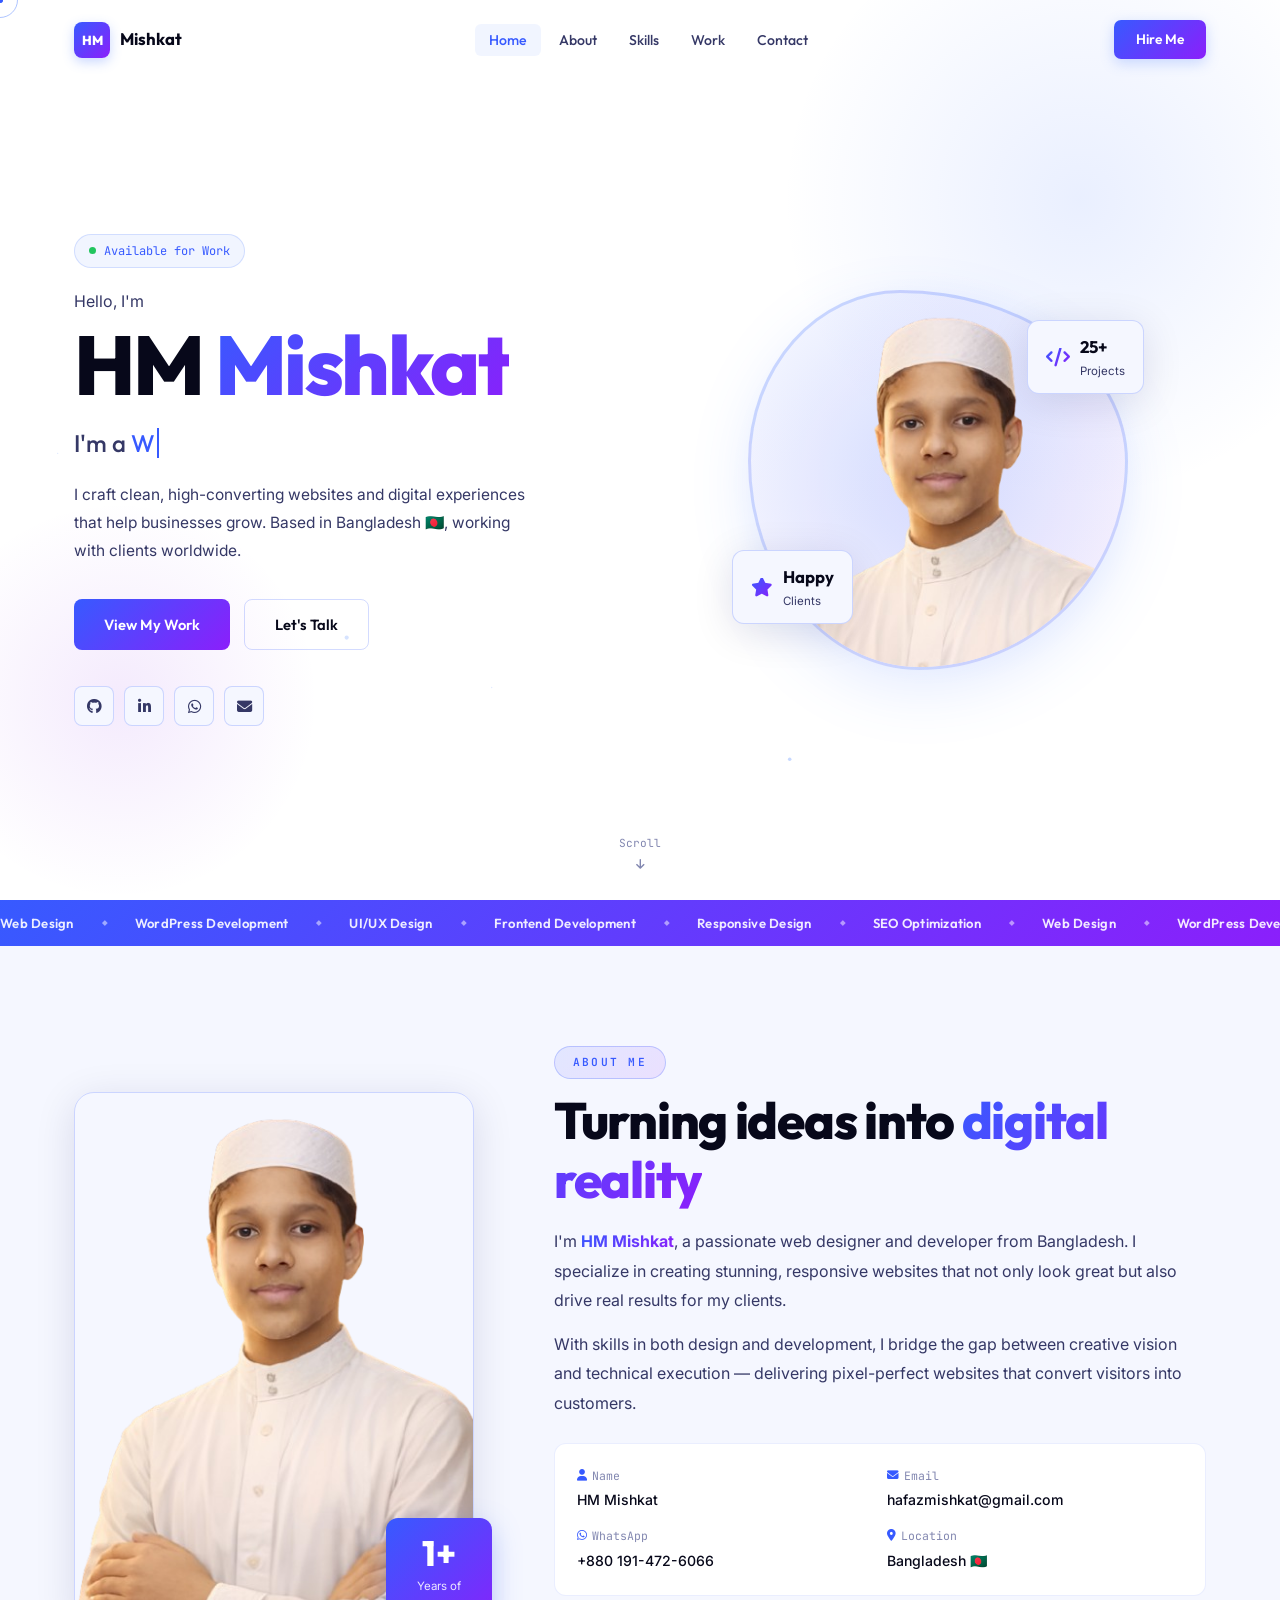
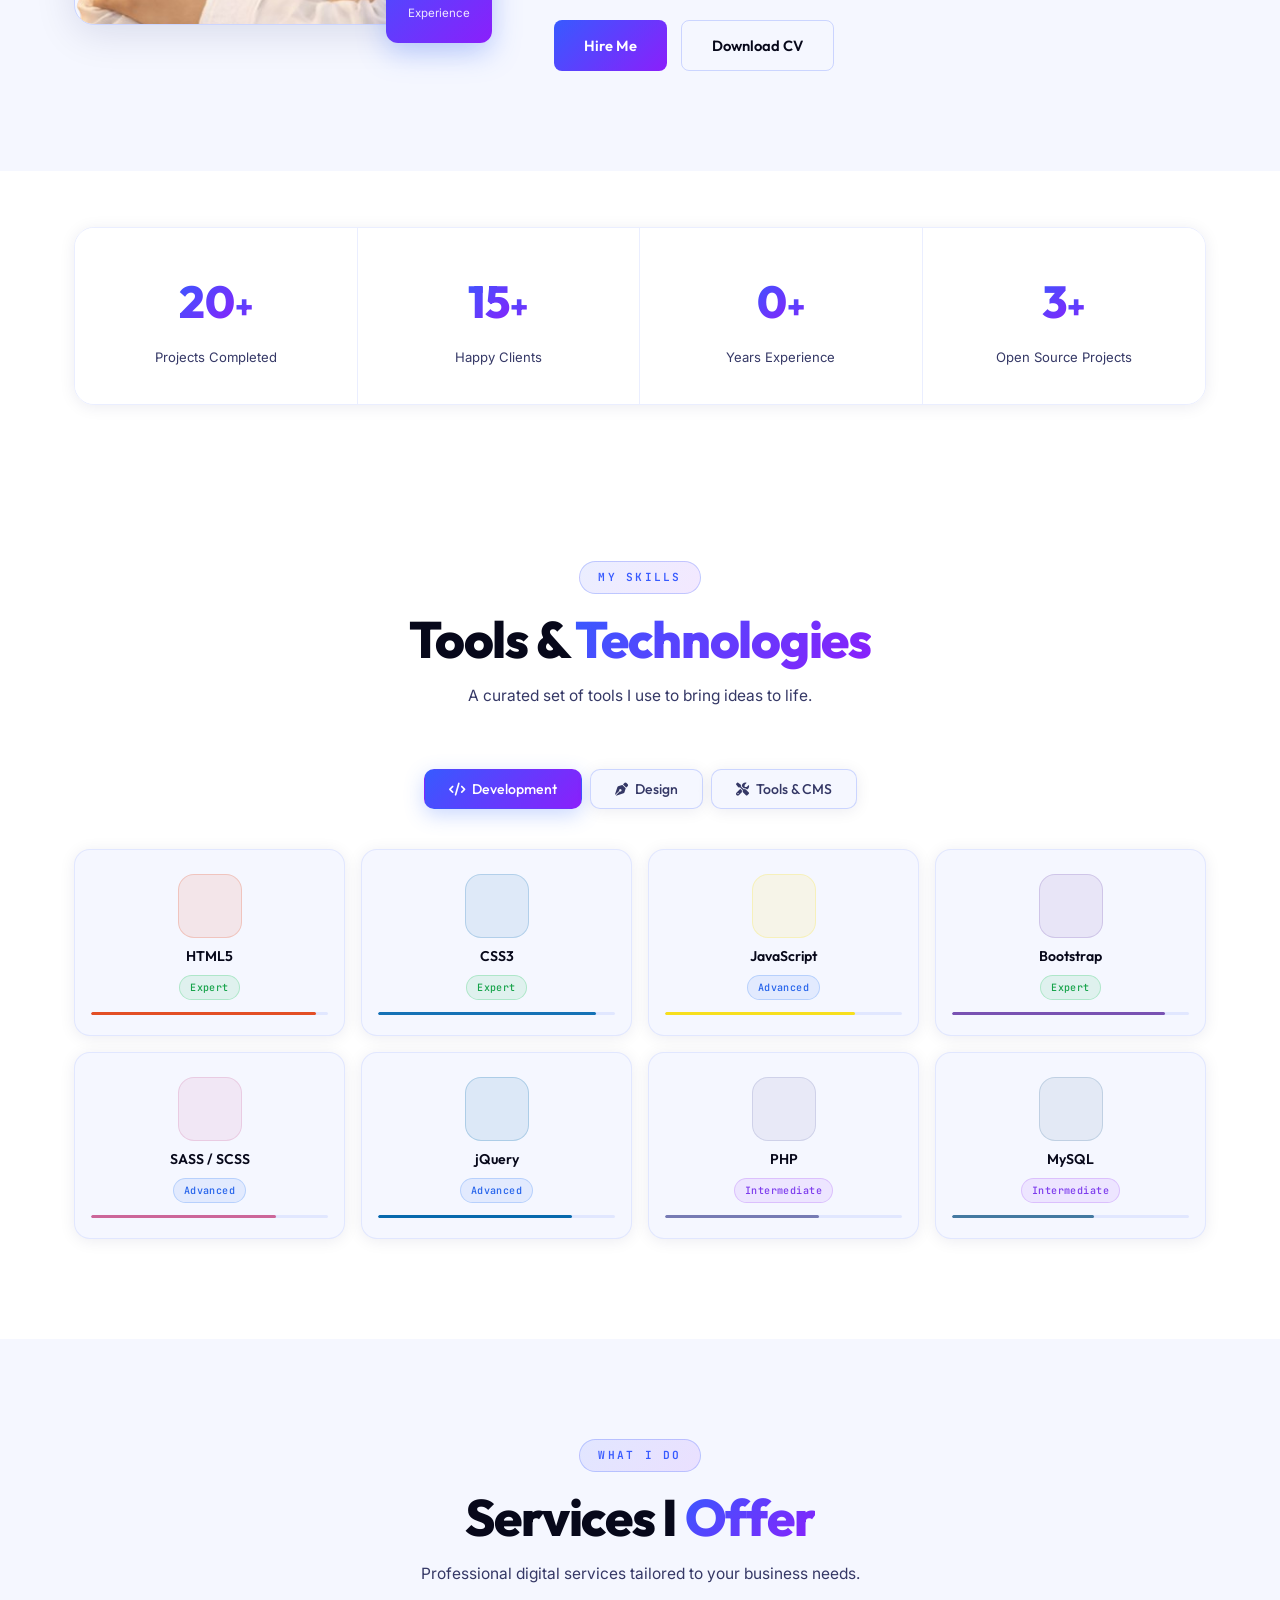
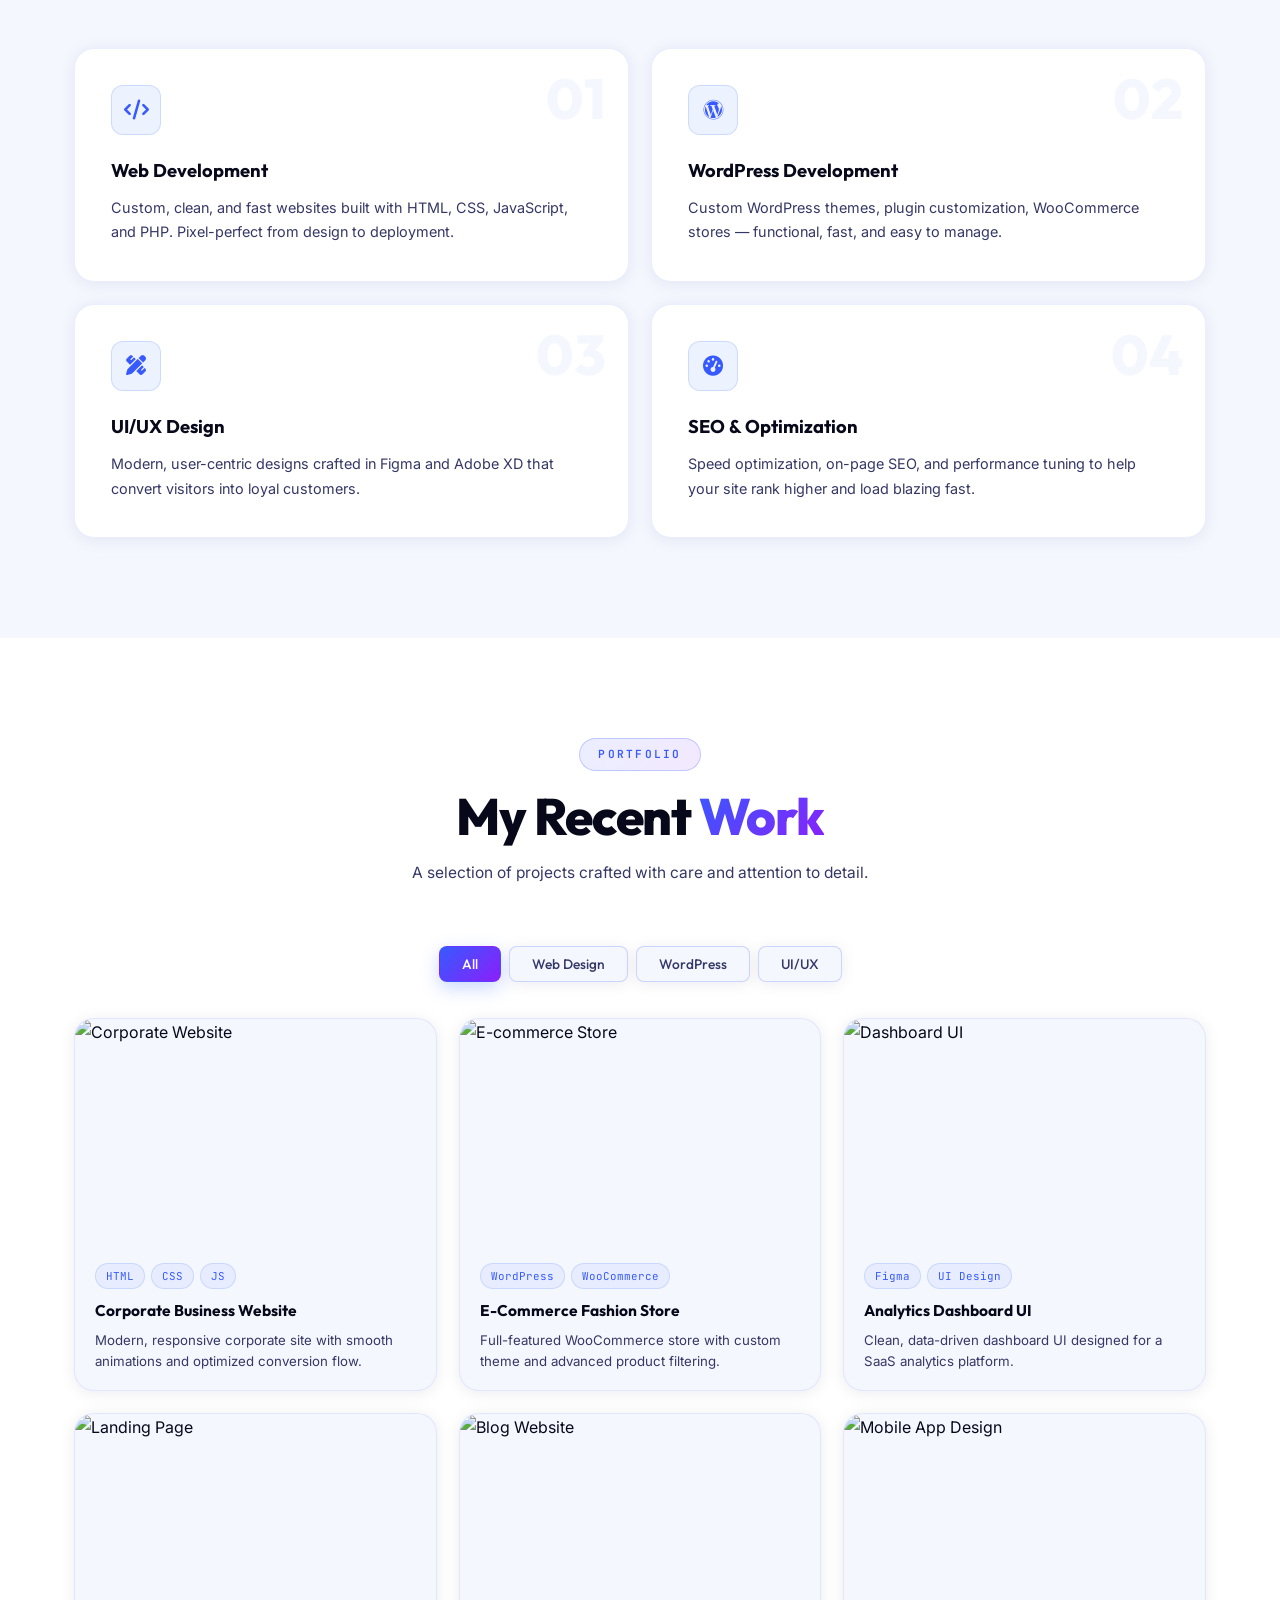
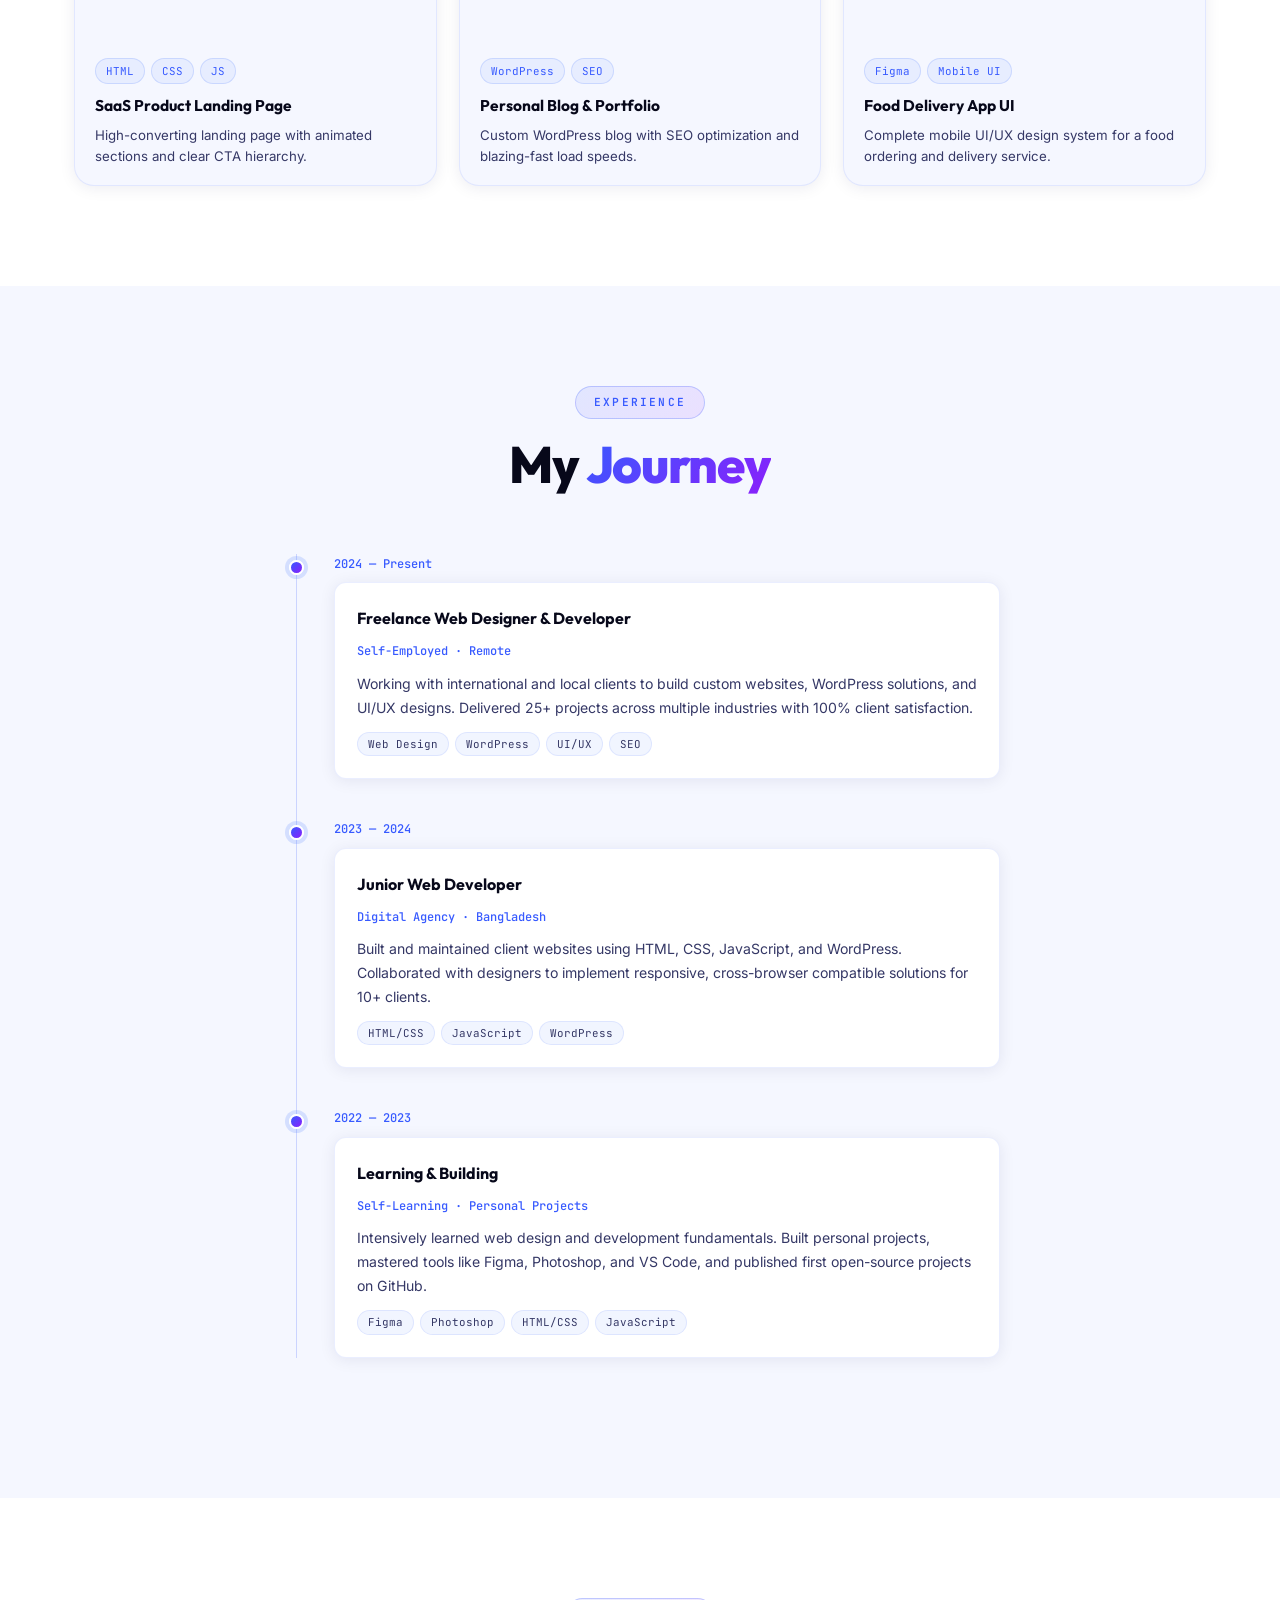
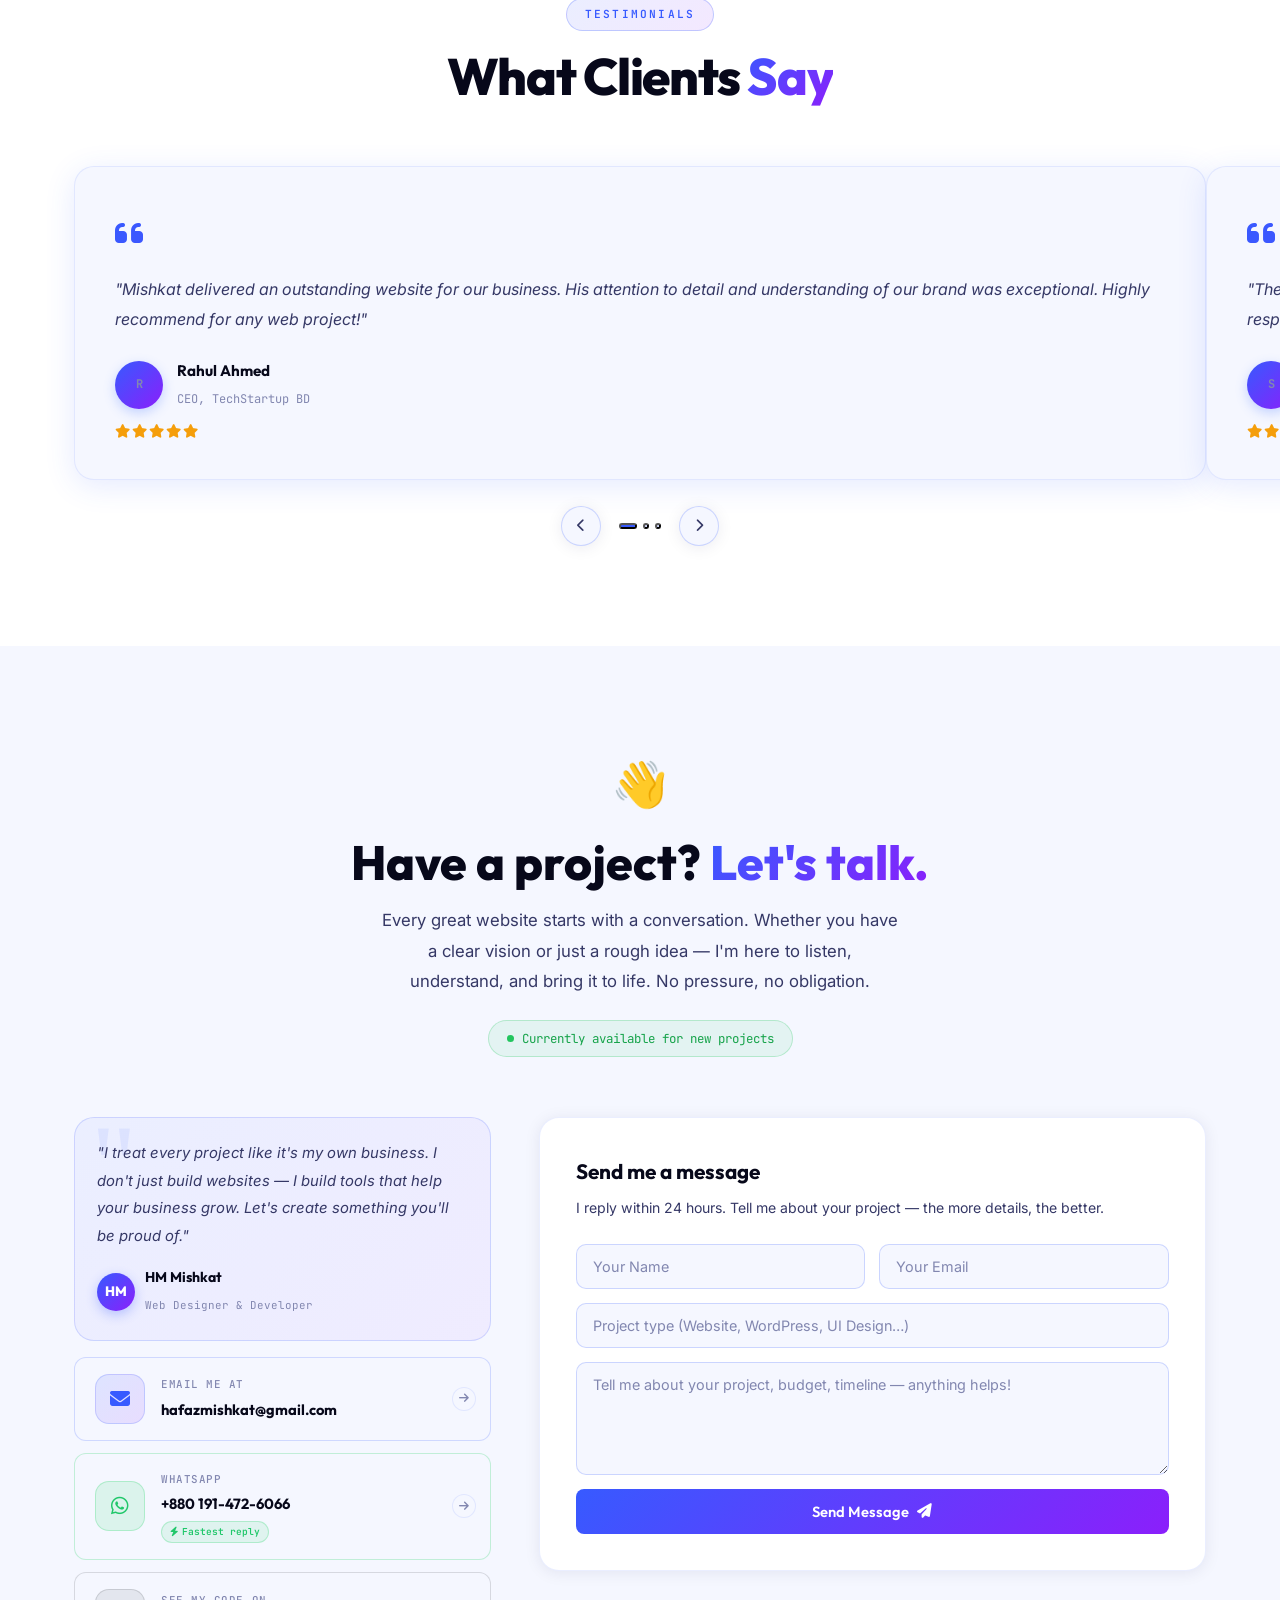
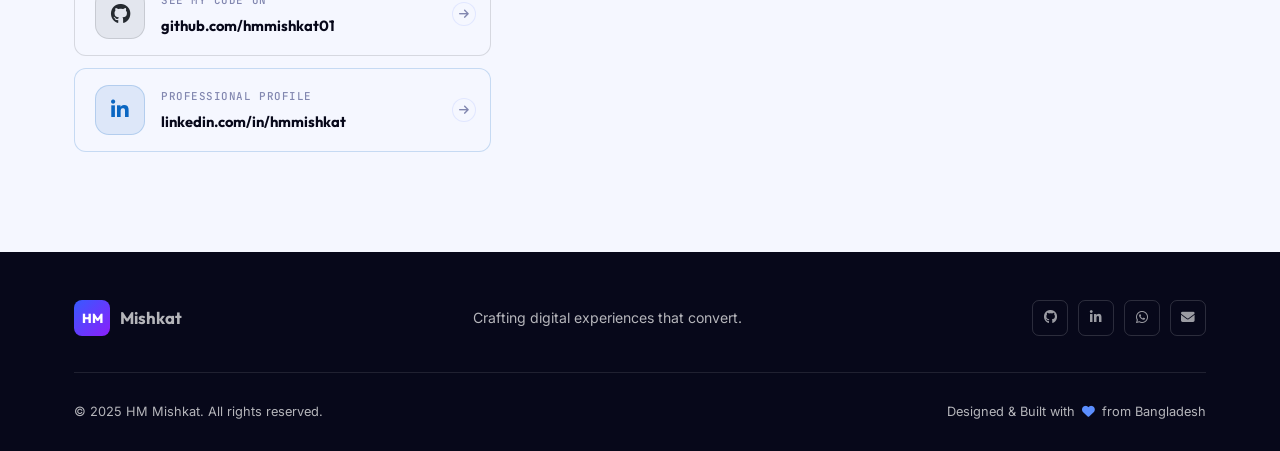
==== commit 761d76a1: "Add files via upload" ====
--- a/index.html
+++ b/index.html
@@ -44,10 +44,10 @@
         <li><a href="#home" class="nav-link active">Home</a></li>
         <li><a href="about.html" class="nav-link">About</a></li>
         <li><a href="#skills" class="nav-link">Skills</a></li>
-        <li><a href="#work" class="nav-link">Work</a></li>
-        <li><a href="#contact" class="nav-link">Contact</a></li>
+        <li><a href="work.html" class="nav-link">Work</a></li>
+        <li><a href="contact.html" class="nav-link">Contact</a></li>
       </ul>
-      <a href="#contact" class="btn-nav">Hire Me</a>
+      <a href="contact.html" class="btn-nav">Hire Me</a>
       <button class="hamburger" id="hamburger" aria-label="Toggle menu">
         <span></span><span></span><span></span>
       </button>
--- a/style.css
+++ b/style.css
@@ -0,0 +1,2303 @@
+/* ============================================================
+   HM MISHKAT PORTFOLIO — style.css
+   Clean Light / Paper-White Professional Theme
+============================================================ */
+
+/* --- RESET & BASE --- */
+*, *::before, *::after {
+  box-sizing: border-box;
+  margin: 0;
+  padding: 0;
+}
+
+:root {
+  /* --- Premium Light Theme — High Contrast & Vibrant --- */
+  --bg:          #FFFFFF;
+  --surface:     #F5F7FF;
+  --card:        #FFFFFF;
+  --card-hover:  #EBF0FF;
+  --border:      rgba(55,90,255,0.1);
+  --border-hi:   rgba(55,90,255,0.22);
+
+  /* Richer, more saturated accent colors */
+  --accent:      #375AFF;
+  --accent-lt:   #6080FF;
+  --accent-glow: rgba(55,90,255,0.2);
+  --purple:      #8B1FFB;
+  --gradient:    linear-gradient(135deg, #375AFF 0%, #8B1FFB 100%);
+  --gradient-warm: linear-gradient(135deg, #FF6B35 0%, #FF3CAC 100%);
+
+  /* Strong, high-contrast text */
+  --text:        #07081A;
+  --text-soft:   #353866;
+  --text-muted:  #8287B0;
+
+  --font-h: 'Outfit', sans-serif;
+  --font-b: 'Inter', sans-serif;
+  --font-m: 'JetBrains Mono', monospace;
+
+  --r:    12px;
+  --r-lg: 20px;
+  --t:    0.35s cubic-bezier(.22,1,.36,1);
+  --t-fast: 0.2s cubic-bezier(.22,1,.36,1);
+
+  --shadow:      0 8px 40px rgba(10,15,80,0.12);
+  --shadow-sm:   0 2px 16px rgba(10,15,80,0.08);
+  --shadow-card: 0 6px 30px rgba(55,90,255,0.13);
+}
+
+html {
+  scroll-behavior: smooth;
+  scroll-padding-top: 80px;
+}
+
+body {
+  font-family: var(--font-b);
+  background: var(--bg);
+  color: var(--text);
+  line-height: 1.7;
+  overflow-x: hidden;
+  cursor: none;
+}
+
+body.no-scroll { overflow: hidden; }
+
+::selection { background: var(--accent); color: #fff; }
+
+a { text-decoration: none; color: inherit; }
+img { max-width: 100%; display: block; }
+button { font-family: inherit; }
+
+/* scrollbar */
+::-webkit-scrollbar { width: 4px; }
+::-webkit-scrollbar-track { background: var(--bg); }
+::-webkit-scrollbar-thumb { background: var(--accent); border-radius: 99px; }
+
+/* ---- LOADER ---- */
+#loader {
+  position: fixed;
+  inset: 0;
+  background: var(--surface);
+  display: flex;
+  align-items: center;
+  justify-content: center;
+  z-index: 9999;
+  transition: opacity .6s, visibility .6s;
+}
+#loader.hidden { opacity: 0; visibility: hidden; pointer-events: none; }
+
+.loader-inner {
+  position: relative;
+  width: 80px;
+  height: 80px;
+  display: flex;
+  align-items: center;
+  justify-content: center;
+}
+.loader-ring {
+  position: absolute;
+  inset: 0;
+  border: 2px solid var(--border);
+  border-top-color: var(--accent);
+  border-right-color: var(--purple);
+  border-radius: 50%;
+  animation: spin 1s linear infinite;
+}
+.loader-name {
+  font-family: var(--font-h);
+  font-size: 1.5rem;
+  font-weight: 800;
+  background: var(--gradient);
+  -webkit-background-clip: text;
+  -webkit-text-fill-color: transparent;
+  background-clip: text;
+}
+@keyframes spin { to { transform: rotate(360deg); } }
+
+/* ---- CURSOR ---- */
+.cursor-dot, .cursor-ring {
+  position: fixed;
+  pointer-events: none;
+  z-index: 9998;
+  border-radius: 50%;
+  transform: translate(-50%, -50%);
+}
+.cursor-dot {
+  width: 6px;
+  height: 6px;
+  background: var(--accent);
+  transition: transform .15s;
+}
+.cursor-ring {
+  width: 36px;
+  height: 36px;
+  border: 1.5px solid rgba(79,126,255,0.45);
+  transition: width .25s, height .25s, border-color .25s, background .25s;
+}
+.cursor-ring.hovering {
+  width: 52px;
+  height: 52px;
+  border-color: var(--accent);
+  background: rgba(79,126,255,0.07);
+}
+
+/* ---- UTILITIES ---- */
+.container {
+  max-width: 1180px;
+  margin: 0 auto;
+  padding: 0 24px;
+}
+
+.section { padding: 100px 0; }
+
+.section-header {
+  text-align: center;
+  margin-bottom: 60px;
+}
+
+.section-label {
+  display: inline-block;
+  font-family: var(--font-m);
+  font-size: .7rem;
+  font-weight: 600;
+  color: var(--accent);
+  letter-spacing: .2em;
+  text-transform: uppercase;
+  padding: 6px 18px;
+  background: linear-gradient(135deg, rgba(55,90,255,0.1), rgba(139,31,251,0.1));
+  border: 1px solid rgba(55,90,255,0.25);
+  border-radius: 99px;
+  margin-bottom: 16px;
+}
+
+.section-title {
+  font-family: var(--font-h);
+  font-size: clamp(2.1rem, 4.5vw, 3.2rem);
+  font-weight: 800;
+  line-height: 1.15;
+  letter-spacing: -0.025em;
+  margin-bottom: 14px;
+  color: var(--text);
+}
+
+.section-desc {
+  font-size: .97rem;
+  color: var(--text-soft);
+  max-width: 480px;
+  margin: 0 auto;
+}
+
+.gradient-text {
+  background: var(--gradient);
+  -webkit-background-clip: text;
+  -webkit-text-fill-color: transparent;
+  background-clip: text;
+}
+
+/* ---- BUTTONS ---- */
+.btn-primary {
+  display: inline-flex;
+  align-items: center;
+  gap: 8px;
+  padding: 13px 30px;
+  background: var(--gradient);
+  color: #fff;
+  border: none;
+  border-radius: 8px;
+  font-family: var(--font-h);
+  font-weight: 600;
+  font-size: .92rem;
+  cursor: none;
+  transition: transform var(--t), box-shadow var(--t);
+}
+.btn-primary:hover {
+  transform: translateY(-2px);
+  box-shadow: 0 8px 28px rgba(79,126,255,0.4);
+}
+
+.btn-outline {
+  display: inline-flex;
+  align-items: center;
+  gap: 8px;
+  padding: 12px 30px;
+  background: transparent;
+  color: var(--text);
+  border: 1.5px solid var(--border-hi);
+  border-radius: 8px;
+  font-family: var(--font-h);
+  font-weight: 600;
+  font-size: .92rem;
+  cursor: none;
+  transition: border-color var(--t), color var(--t), transform var(--t), background var(--t);
+}
+.btn-outline:hover {
+  border-color: var(--accent);
+  color: var(--accent);
+  background: rgba(79,126,255,0.05);
+  transform: translateY(-2px);
+}
+
+/* ---- REVEAL ---- */
+.reveal {
+  opacity: 0;
+  transform: translateY(36px);
+  transition: opacity .7s ease, transform .7s ease;
+}
+.reveal.visible {
+  opacity: 1;
+  transform: none;
+}
+
+/* ======================================================
+   NAVBAR
+====================================================== */
+.navbar {
+  position: fixed;
+  top: 0; left: 0; right: 0;
+  z-index: 1000;
+  padding: 20px 0;
+  transition: background var(--t), padding var(--t), box-shadow var(--t);
+}
+.navbar.scrolled {
+  background: rgba(255,255,255,0.9);
+  backdrop-filter: blur(20px);
+  -webkit-backdrop-filter: blur(20px);
+  border-bottom: 1px solid var(--border);
+  padding: 13px 0;
+  box-shadow: var(--shadow-sm);
+}
+.nav-container {
+  display: flex;
+  align-items: center;
+  justify-content: space-between;
+  max-width: 1180px;
+  margin: 0 auto;
+  padding: 0 24px;
+}
+.nav-logo {
+  display: flex;
+  align-items: center;
+  gap: 10px;
+  cursor: none;
+}
+.logo-badge {
+  width: 36px; height: 36px;
+  background: var(--gradient);
+  border-radius: 8px;
+  display: flex;
+  align-items: center;
+  justify-content: center;
+  font-family: var(--font-h);
+  font-weight: 800;
+  font-size: .82rem;
+  color: #fff;
+  flex-shrink: 0;
+  box-shadow: 0 4px 12px rgba(79,126,255,0.3);
+}
+.logo-text {
+  font-family: var(--font-h);
+  font-weight: 700;
+  font-size: 1.05rem;
+  color: var(--text);
+}
+.nav-links {
+  display: flex;
+  align-items: center;
+  gap: 4px;
+  list-style: none;
+}
+.nav-link {
+  font-family: var(--font-h);
+  font-size: .88rem;
+  font-weight: 500;
+  color: var(--text-soft);
+  padding: 7px 14px;
+  border-radius: 6px;
+  transition: color var(--t), background var(--t);
+  cursor: none;
+}
+.nav-link:hover, .nav-link.active {
+  color: var(--accent);
+  background: rgba(79,126,255,0.08);
+}
+.btn-nav {
+  padding: 8px 22px;
+  background: var(--gradient);
+  color: #fff;
+  border-radius: 7px;
+  font-family: var(--font-h);
+  font-weight: 600;
+  font-size: .86rem;
+  transition: opacity var(--t), transform var(--t), box-shadow var(--t);
+  cursor: none;
+  box-shadow: 0 4px 14px rgba(79,126,255,0.28);
+}
+.btn-nav:hover { opacity: .9; transform: translateY(-1px); }
+
+.hamburger {
+  display: none;
+  flex-direction: column;
+  gap: 5px;
+  background: none;
+  border: none;
+  cursor: none;
+  padding: 6px;
+}
+.hamburger span {
+  width: 24px;
+  height: 2px;
+  background: var(--text);
+  border-radius: 2px;
+  transition: transform var(--t), opacity var(--t);
+  display: block;
+}
+.hamburger.open span:nth-child(1) { transform: translateY(7px) rotate(45deg); }
+.hamburger.open span:nth-child(2) { opacity: 0; }
+.hamburger.open span:nth-child(3) { transform: translateY(-7px) rotate(-45deg); }
+
+/* ======================================================
+   HERO
+====================================================== */
+.hero {
+  position: relative;
+  min-height: 100vh;
+  display: flex;
+  align-items: center;
+  overflow: hidden;
+  background: var(--bg);
+}
+
+/* Decorative blobs */
+.hero::before {
+  content: '';
+  position: absolute;
+  width: 600px; height: 600px;
+  background: radial-gradient(circle, rgba(79,126,255,0.12) 0%, transparent 70%);
+  top: -100px; right: -100px;
+  border-radius: 50%;
+  pointer-events: none;
+}
+.hero::after {
+  content: '';
+  position: absolute;
+  width: 400px; height: 400px;
+  background: radial-gradient(circle, rgba(147,51,234,0.1) 0%, transparent 70%);
+  bottom: 0; left: -80px;
+  border-radius: 50%;
+  pointer-events: none;
+}
+
+#particles {
+  position: absolute;
+  inset: 0;
+  z-index: 0;
+}
+.hero-container {
+  position: relative;
+  z-index: 1;
+  display: grid;
+  grid-template-columns: 1fr 1fr;
+  align-items: center;
+  gap: 60px;
+  max-width: 1180px;
+  margin: 0 auto;
+  padding: 120px 24px 60px;
+  width: 100%;
+}
+
+/* Hero Text */
+.hero-badge {
+  display: inline-flex;
+  align-items: center;
+  gap: 8px;
+  padding: 6px 14px;
+  background: rgba(79,126,255,0.08);
+  border: 1px solid rgba(79,126,255,0.2);
+  border-radius: 99px;
+  font-family: var(--font-m);
+  font-size: .75rem;
+  color: var(--accent);
+  margin-bottom: 20px;
+}
+.badge-dot {
+  width: 7px; height: 7px;
+  background: #22C55E;
+  border-radius: 50%;
+  animation: pulse 2s ease-in-out infinite;
+}
+@keyframes pulse {
+  0%,100% { box-shadow: 0 0 0 0 rgba(34,197,94,.5); }
+  50%      { box-shadow: 0 0 0 7px rgba(34,197,94,0); }
+}
+
+.hero-greeting {
+  font-size: 1rem;
+  color: var(--text-soft);
+  margin-bottom: 6px;
+}
+.hero-name {
+  font-family: var(--font-h);
+  font-size: clamp(3.2rem, 6.5vw, 5.5rem);
+  font-weight: 800;
+  line-height: 1.05;
+  letter-spacing: -.03em;
+  margin-bottom: 14px;
+  color: var(--text);
+}
+.hero-role {
+  font-family: var(--font-h);
+  font-size: clamp(1.1rem, 2.2vw, 1.5rem);
+  font-weight: 500;
+  color: var(--text-soft);
+  margin-bottom: 18px;
+  min-height: 38px;
+}
+.typewriter {
+  color: var(--accent);
+  border-right: 2px solid var(--accent);
+  padding-right: 2px;
+  animation: blink .7s step-end infinite;
+}
+@keyframes blink { 50% { border-color: transparent; } }
+
+.hero-desc {
+  font-size: .97rem;
+  color: var(--text-soft);
+  max-width: 470px;
+  line-height: 1.8;
+  margin-bottom: 34px;
+}
+.hero-cta {
+  display: flex;
+  gap: 14px;
+  flex-wrap: wrap;
+  margin-bottom: 36px;
+}
+.hero-socials {
+  display: flex;
+  gap: 10px;
+}
+.social-link {
+  width: 40px; height: 40px;
+  border: 1.5px solid var(--border-hi);
+  border-radius: 8px;
+  display: flex;
+  align-items: center;
+  justify-content: center;
+  font-size: .95rem;
+  color: var(--text-soft);
+  cursor: none;
+  background: var(--surface);
+  transition: border-color var(--t), color var(--t), transform var(--t), box-shadow var(--t);
+}
+.social-link:hover {
+  border-color: var(--accent);
+  color: var(--accent);
+  transform: translateY(-3px);
+  box-shadow: 0 6px 18px rgba(79,126,255,0.18);
+}
+
+/* Hero Visual */
+.hero-visual {
+  display: flex;
+  justify-content: center;
+  align-items: center;
+}
+.hero-img-wrap {
+  position: relative;
+  width: 380px;
+  height: 380px;
+}
+.hero-img-glow {
+  position: absolute;
+  inset: -24px;
+  background: radial-gradient(circle at center, rgba(79,126,255,0.2) 0%, transparent 68%);
+  border-radius: 50%;
+  animation: glowPulse 4s ease-in-out infinite;
+}
+@keyframes glowPulse {
+  0%,100% { opacity: .5; transform: scale(1); }
+  50%     { opacity: 1;  transform: scale(1.1); }
+}
+.hero-img-frame {
+  position: absolute;
+  inset: 0;
+  border-radius: 40% 60% 55% 45% / 45% 45% 55% 55%;
+  overflow: hidden;
+  border: 3px solid rgba(79,126,255,0.25);
+  background: linear-gradient(135deg, rgba(79,126,255,0.08), rgba(147,51,234,0.08));
+  box-shadow: 0 20px 60px rgba(79,126,255,0.15);
+  animation: morph 8s ease-in-out infinite;
+}
+@keyframes morph {
+  0%,100% { border-radius: 40% 60% 55% 45% / 45% 45% 55% 55%; }
+  33%     { border-radius: 55% 45% 45% 55% / 55% 40% 60% 45%; }
+  66%     { border-radius: 45% 55% 60% 40% / 40% 55% 45% 60%; }
+}
+.hero-img {
+  width: 100%; height: 100%;
+  object-fit: cover;
+  object-position: top center;
+}
+
+.floating-card {
+  position: absolute;
+  display: flex;
+  align-items: center;
+  gap: 10px;
+  padding: 12px 18px;
+  background: var(--surface);
+  border: 1px solid var(--border-hi);
+  border-radius: 12px;
+  box-shadow: var(--shadow);
+  animation: floatY 3s ease-in-out infinite;
+}
+.floating-card i {
+  font-size: 1.2rem;
+  background: var(--gradient);
+  -webkit-background-clip: text;
+  -webkit-text-fill-color: transparent;
+  background-clip: text;
+}
+.floating-card span {
+  font-family: var(--font-h);
+  font-weight: 700;
+  font-size: 1.05rem;
+  display: block;
+  color: var(--text);
+}
+.floating-card small {
+  font-size: .72rem;
+  color: var(--text-soft);
+  display: block;
+}
+.card-1 { top: 8%; right: -16px; animation-delay: 0s; }
+.card-2 { bottom: 12%; left: -16px; animation-delay: 1.5s; }
+@keyframes floatY {
+  0%,100% { transform: translateY(0); }
+  50%     { transform: translateY(-10px); }
+}
+
+.scroll-indicator {
+  position: absolute;
+  bottom: 30px;
+  left: 50%;
+  transform: translateX(-50%);
+  display: flex;
+  flex-direction: column;
+  align-items: center;
+  gap: 6px;
+  font-family: var(--font-m);
+  font-size: .7rem;
+  color: var(--text-muted);
+  cursor: none;
+  z-index: 1;
+  animation: scrollBounce 2s ease-in-out infinite;
+}
+@keyframes scrollBounce {
+  0%,100% { transform: translateX(-50%) translateY(0); }
+  50%     { transform: translateX(-50%) translateY(8px); }
+}
+
+/* ======================================================
+   MARQUEE
+====================================================== */
+.marquee-wrap {
+  overflow: hidden;
+  background: var(--gradient);
+  padding: 12px 0;
+}
+.marquee-track {
+  display: flex;
+  gap: 28px;
+  width: max-content;
+  align-items: center;
+  animation: marquee 28s linear infinite;
+}
+.marquee-track span {
+  font-family: var(--font-h);
+  font-size: .82rem;
+  font-weight: 600;
+  color: rgba(255,255,255,0.9);
+  white-space: nowrap;
+  letter-spacing: .02em;
+}
+.marquee-track .mdot {
+  font-size: .45rem;
+  color: rgba(255,255,255,0.5);
+}
+@keyframes marquee {
+  from { transform: translateX(0); }
+  to   { transform: translateX(-50%); }
+}
+
+/* ======================================================
+   ABOUT
+====================================================== */
+.about { background: var(--surface); }
+
+.about-grid {
+  display: grid;
+  grid-template-columns: 400px 1fr;
+  gap: 80px;
+  align-items: center;
+}
+.about-img-wrap { position: relative; }
+.about-img {
+  width: 100%;
+  aspect-ratio: 3/4;
+  object-fit: cover;
+  object-position: top center;
+  border-radius: var(--r-lg);
+  border: 1px solid var(--border-hi);
+  box-shadow: var(--shadow);
+  display: block;
+}
+.about-exp-badge {
+  position: absolute;
+  bottom: -18px; right: -18px;
+  background: var(--gradient);
+  color: #fff;
+  padding: 18px 22px;
+  border-radius: var(--r);
+  text-align: center;
+  box-shadow: 0 10px 28px rgba(79,126,255,0.35);
+}
+.exp-num {
+  display: block;
+  font-family: var(--font-h);
+  font-size: 2.2rem;
+  font-weight: 800;
+  line-height: 1;
+}
+.exp-text { font-size: .72rem; opacity: .88; line-height: 1.3; }
+
+.about-content .section-label  { margin-bottom: 12px; }
+.about-content .section-title  { text-align: left; margin-bottom: 18px; }
+
+.about-bio {
+  font-size: 1rem;
+  color: var(--text-soft);
+  margin-bottom: 14px;
+  line-height: 1.85;
+}
+.about-bio strong {
+  color: var(--text);
+  font-weight: 700;
+  background: var(--gradient);
+  -webkit-background-clip: text;
+  -webkit-text-fill-color: transparent;
+  background-clip: text;
+}
+
+.about-info {
+  display: grid;
+  grid-template-columns: 1fr 1fr;
+  gap: 14px;
+  padding: 22px;
+  background: var(--bg);
+  border: 1px solid var(--border);
+  border-radius: var(--r);
+  margin: 24px 0;
+}
+.info-item { display: flex; flex-direction: column; gap: 3px; }
+.info-label {
+  font-family: var(--font-m);
+  font-size: .72rem;
+  color: var(--text-muted);
+  display: flex;
+  align-items: center;
+  gap: 5px;
+}
+.info-label i { color: var(--accent); }
+.info-value { font-size: .88rem; color: var(--text); font-weight: 500; }
+.about-cta { display: flex; gap: 14px; flex-wrap: wrap; }
+
+/* ======================================================
+   STATS
+====================================================== */
+.stats-section {
+  padding: 56px 0;
+  background: var(--bg);
+}
+.stats-grid {
+  display: grid;
+  grid-template-columns: repeat(4,1fr);
+  border: 1px solid var(--border);
+  border-radius: var(--r-lg);
+  overflow: hidden;
+  box-shadow: var(--shadow-sm);
+}
+.stat-card {
+  background: var(--card);
+  padding: 36px 20px;
+  text-align: center;
+  border-right: 1px solid var(--border);
+  transition: background var(--t), box-shadow var(--t), transform var(--t);
+  position: relative;
+}
+.stat-card:last-child { border-right: none; }
+.stat-card::before {
+  content: '';
+  position: absolute;
+  bottom: 0; left: 20%; right: 20%;
+  height: 3px;
+  background: var(--gradient);
+  border-radius: 99px;
+  opacity: 0;
+  transition: opacity var(--t);
+}
+.stat-card:hover { background: var(--card-hover); transform: translateY(-2px); }
+.stat-card:hover::before { opacity: 1; }
+
+.stat-num {
+  font-family: var(--font-h);
+  font-size: 2.8rem;
+  font-weight: 800;
+  background: var(--gradient);
+  -webkit-background-clip: text;
+  -webkit-text-fill-color: transparent;
+  background-clip: text;
+}
+.stat-suffix {
+  font-family: var(--font-h);
+  font-size: 2rem;
+  font-weight: 800;
+  background: var(--gradient);
+  -webkit-background-clip: text;
+  -webkit-text-fill-color: transparent;
+  background-clip: text;
+}
+.stat-label { display: block; margin-top: 6px; font-size: .82rem; color: var(--text-soft); }
+
+/* ======================================================
+   SKILLS
+====================================================== */
+.skills { background: var(--bg); }
+
+.skills-tabs {
+  display: flex;
+  gap: 8px;
+  justify-content: center;
+  margin-bottom: 40px;
+  flex-wrap: wrap;
+}
+.skill-tab {
+  display: inline-flex;
+  align-items: center;
+  gap: 7px;
+  padding: 10px 24px;
+  background: var(--surface);
+  border: 1.5px solid var(--border-hi);
+  border-radius: 10px;
+  color: var(--text-soft);
+  font-family: var(--font-h);
+  font-size: .88rem;
+  font-weight: 500;
+  cursor: none;
+  transition: all var(--t);
+  box-shadow: var(--shadow-sm);
+}
+.skill-tab i { font-size: .82rem; }
+.skill-tab.active, .skill-tab:hover {
+  background: var(--gradient);
+  border-color: transparent;
+  color: #fff;
+  box-shadow: 0 6px 20px rgba(79,126,255,0.3);
+}
+.skills-panel { display: none; }
+.skills-panel.active { display: block; }
+
+/* --- Skill Cards (light) --- */
+.skills-card-grid {
+  display: grid;
+  grid-template-columns: repeat(4, 1fr);
+  gap: 16px;
+}
+.skill-card {
+  --sk-color: #4F7EFF;
+  background: var(--surface);
+  border: 1px solid var(--border);
+  border-radius: 16px;
+  padding: 24px 16px 20px;
+  display: flex;
+  flex-direction: column;
+  align-items: center;
+  gap: 10px;
+  text-align: center;
+  cursor: default;
+  position: relative;
+  overflow: hidden;
+  box-shadow: var(--shadow-sm);
+  transition: transform var(--t), border-color var(--t), box-shadow var(--t);
+}
+.skill-card::before {
+  content: '';
+  position: absolute;
+  top: 0; left: 0; right: 0;
+  height: 3px;
+  background: var(--sk-color);
+  opacity: 0;
+  transition: opacity var(--t);
+}
+.skill-card:hover {
+  transform: translateY(-5px);
+  border-color: color-mix(in srgb, var(--sk-color) 35%, transparent);
+  box-shadow: 0 16px 40px color-mix(in srgb, var(--sk-color) 18%, transparent);
+}
+.skill-card:hover::before { opacity: 1; }
+
+.sk-icon-wrap {
+  width: 64px; height: 64px;
+  border-radius: 16px;
+  background: color-mix(in srgb, var(--sk-color) 10%, transparent);
+  border: 1px solid color-mix(in srgb, var(--sk-color) 22%, transparent);
+  display: flex;
+  align-items: center;
+  justify-content: center;
+  font-size: 2.1rem;
+  transition: background var(--t), transform var(--t);
+}
+.skill-card:hover .sk-icon-wrap {
+  background: color-mix(in srgb, var(--sk-color) 18%, transparent);
+  transform: scale(1.08);
+}
+.sk-name {
+  font-family: var(--font-h);
+  font-size: .88rem;
+  font-weight: 600;
+  color: var(--text);
+  line-height: 1.2;
+}
+.sk-level {
+  font-family: var(--font-m);
+  font-size: .63rem;
+  font-weight: 500;
+  padding: 3px 10px;
+  border-radius: 99px;
+  letter-spacing: .04em;
+}
+.sk-level.expert       { background: rgba(34,197,94,.1);  color: #16A34A; border: 1px solid rgba(34,197,94,.25); }
+.sk-level.advanced     { background: rgba(59,130,246,.1); color: #2563EB; border: 1px solid rgba(59,130,246,.25); }
+.sk-level.intermediate { background: rgba(168,85,247,.1); color: #7C3AED; border: 1px solid rgba(168,85,247,.25); }
+
+.sk-bar {
+  width: 100%;
+  height: 3px;
+  background: var(--border);
+  border-radius: 99px;
+  overflow: hidden;
+  margin-top: 2px;
+}
+.sk-fill {
+  height: 100%;
+  background: var(--sk-color);
+  border-radius: 99px;
+  width: 0;
+  transition: width 1s cubic-bezier(.25,.1,.25,1);
+}
+
+/* ======================================================
+   SERVICES
+====================================================== */
+.services { background: var(--surface); }
+
+.services-grid {
+  display: grid;
+  grid-template-columns: repeat(2,1fr);
+  gap: 22px;
+}
+.service-card {
+  position: relative;
+  padding: 36px;
+  background: var(--bg);
+  border: 1px solid var(--border);
+  border-radius: var(--r-lg);
+  overflow: hidden;
+  box-shadow: var(--shadow-sm);
+  transition: border-color var(--t), transform var(--t), box-shadow var(--t);
+}
+.service-card:hover {
+  border-color: rgba(79,126,255,0.3);
+  transform: translateY(-4px);
+  box-shadow: 0 20px 50px rgba(79,126,255,0.12);
+}
+.service-card::before {
+  content: '';
+  position: absolute;
+  top: 0; left: 0; right: 0;
+  height: 3px;
+  background: var(--gradient);
+  transform: scaleX(0);
+  transform-origin: left;
+  transition: transform var(--t);
+}
+.service-card:hover::before { transform: scaleX(1); }
+
+.service-icon {
+  width: 50px; height: 50px;
+  background: rgba(79,126,255,0.1);
+  border: 1px solid rgba(79,126,255,0.2);
+  border-radius: 12px;
+  display: flex;
+  align-items: center;
+  justify-content: center;
+  font-size: 1.25rem;
+  color: var(--accent);
+  margin-bottom: 20px;
+  transition: background var(--t);
+}
+.service-card:hover .service-icon { background: rgba(79,126,255,0.18); }
+
+.service-card h3 {
+  font-family: var(--font-h);
+  font-size: 1.15rem;
+  font-weight: 700;
+  margin-bottom: 10px;
+  color: var(--text);
+}
+.service-card p { font-size: .9rem; color: var(--text-soft); line-height: 1.7; }
+.service-number {
+  position: absolute;
+  top: 22px; right: 22px;
+  font-family: var(--font-h);
+  font-size: 3.5rem;
+  font-weight: 800;
+  color: rgba(79,126,255,0.06);
+  line-height: 1;
+  pointer-events: none;
+}
+
+/* ======================================================
+   PORTFOLIO
+====================================================== */
+.portfolio { background: var(--bg); }
+
+.portfolio-filters {
+  display: flex;
+  gap: 8px;
+  justify-content: center;
+  margin-bottom: 36px;
+  flex-wrap: wrap;
+}
+.filter-btn {
+  padding: 8px 22px;
+  background: var(--surface);
+  border: 1.5px solid var(--border-hi);
+  border-radius: 8px;
+  color: var(--text-soft);
+  font-family: var(--font-h);
+  font-size: .86rem;
+  font-weight: 500;
+  cursor: none;
+  transition: all var(--t);
+  box-shadow: var(--shadow-sm);
+}
+.filter-btn.active, .filter-btn:hover {
+  background: var(--gradient);
+  border-color: transparent;
+  color: #fff;
+  box-shadow: 0 6px 18px rgba(79,126,255,0.3);
+}
+.portfolio-grid {
+  display: grid;
+  grid-template-columns: repeat(3,1fr);
+  gap: 22px;
+}
+.portfolio-card {
+  background: var(--surface);
+  border: 1px solid var(--border);
+  border-radius: var(--r-lg);
+  overflow: hidden;
+  box-shadow: var(--shadow-sm);
+  transition: transform var(--t), box-shadow var(--t), border-color var(--t);
+}
+.portfolio-card:hover {
+  transform: translateY(-6px);
+  box-shadow: 0 22px 50px rgba(79,126,255,0.15);
+  border-color: rgba(79,126,255,0.25);
+}
+.portfolio-card.hidden { display: none; }
+
+.port-img-wrap {
+  position: relative;
+  overflow: hidden;
+  aspect-ratio: 16/10;
+}
+.port-img-wrap img {
+  width: 100%; height: 100%;
+  object-fit: cover;
+  transition: transform .5s ease;
+}
+.portfolio-card:hover .port-img-wrap img { transform: scale(1.06); }
+
+.port-overlay {
+  position: absolute;
+  inset: 0;
+  background: rgba(13,15,28,0.8);
+  display: flex;
+  align-items: center;
+  justify-content: center;
+  opacity: 0;
+  transition: opacity var(--t);
+}
+.portfolio-card:hover .port-overlay { opacity: 1; }
+.port-link {
+  width: 48px; height: 48px;
+  background: var(--gradient);
+  border-radius: 50%;
+  display: flex;
+  align-items: center;
+  justify-content: center;
+  color: #fff;
+  cursor: none;
+  transform: translateY(12px);
+  transition: transform var(--t);
+}
+.portfolio-card:hover .port-link { transform: translateY(0); }
+
+.port-info { padding: 18px 20px; }
+.port-tags {
+  display: flex;
+  gap: 6px;
+  flex-wrap: wrap;
+  margin-bottom: 8px;
+}
+.port-tags span {
+  padding: 3px 10px;
+  background: rgba(79,126,255,0.08);
+  border: 1px solid rgba(79,126,255,0.2);
+  border-radius: 99px;
+  font-family: var(--font-m);
+  font-size: .68rem;
+  color: var(--accent);
+}
+.port-info h3 {
+  font-family: var(--font-h);
+  font-size: .97rem;
+  font-weight: 700;
+  margin-bottom: 6px;
+  color: var(--text);
+}
+.port-info p { font-size: .83rem; color: var(--text-soft); line-height: 1.6; }
+
+/* ======================================================
+   EXPERIENCE / TIMELINE
+====================================================== */
+.experience { background: var(--surface); }
+
+.timeline {
+  position: relative;
+  max-width: 720px;
+  margin: 0 auto;
+}
+.timeline::before {
+  content: '';
+  position: absolute;
+  left: 16px; top: 0; bottom: 0;
+  width: 1px;
+  background: var(--border-hi);
+}
+.timeline-item {
+  position: relative;
+  padding-left: 54px;
+  margin-bottom: 40px;
+}
+.timeline-dot {
+  position: absolute;
+  left: 9px; top: 6px;
+  width: 15px; height: 15px;
+  background: var(--gradient);
+  border-radius: 50%;
+  border: 2px solid var(--bg);
+  box-shadow: 0 0 0 4px rgba(79,126,255,0.2);
+}
+.timeline-date {
+  font-family: var(--font-m);
+  font-size: .75rem;
+  color: var(--accent);
+  margin-bottom: 8px;
+  font-weight: 500;
+}
+.timeline-card {
+  background: var(--bg);
+  border: 1px solid var(--border);
+  border-radius: var(--r);
+  padding: 22px;
+  box-shadow: var(--shadow-sm);
+  transition: border-color var(--t), box-shadow var(--t);
+}
+.timeline-card:hover {
+  border-color: rgba(79,126,255,0.25);
+  box-shadow: 0 8px 28px rgba(79,126,255,0.1);
+}
+.timeline-card h3 {
+  font-family: var(--font-h);
+  font-size: 1rem;
+  font-weight: 700;
+  margin-bottom: 4px;
+  color: var(--text);
+}
+.timeline-company {
+  display: inline-block;
+  font-family: var(--font-m);
+  font-size: .75rem;
+  color: var(--accent);
+  margin-bottom: 10px;
+  font-weight: 500;
+}
+.timeline-card p { font-size: .88rem; color: var(--text-soft); line-height: 1.7; margin-bottom: 12px; }
+.timeline-tags { display: flex; gap: 6px; flex-wrap: wrap; }
+.timeline-tags span {
+  padding: 2px 10px;
+  background: rgba(79,126,255,0.08);
+  border: 1px solid var(--border);
+  border-radius: 99px;
+  font-family: var(--font-m);
+  font-size: .68rem;
+  color: var(--text-soft);
+}
+
+/* ======================================================
+   TESTIMONIALS
+====================================================== */
+.testimonials { background: var(--bg); overflow: hidden; }
+
+.testimonials-slider { position: relative; }
+.testi-track {
+  display: flex;
+  transition: transform .5s cubic-bezier(.25,.1,.25,1);
+}
+.testi-card {
+  flex: 0 0 100%;
+  background: var(--surface);
+  border: 1px solid var(--border);
+  border-radius: var(--r-lg);
+  padding: 40px;
+  box-shadow: var(--shadow-card);
+}
+.testi-quote {
+  font-size: 2rem;
+  margin-bottom: 14px;
+  background: var(--gradient);
+  -webkit-background-clip: text;
+  -webkit-text-fill-color: transparent;
+  background-clip: text;
+}
+.testi-card p {
+  font-size: 1rem;
+  color: var(--text-soft);
+  line-height: 1.85;
+  font-style: italic;
+  margin-bottom: 24px;
+}
+.testi-author { display: flex; align-items: center; gap: 14px; margin-bottom: 14px; }
+.testi-avatar {
+  width: 48px; height: 48px;
+  background: var(--gradient);
+  border-radius: 50%;
+  display: flex;
+  align-items: center;
+  justify-content: center;
+  font-family: var(--font-h);
+  font-weight: 700;
+  font-size: 1.2rem;
+  color: #fff;
+  flex-shrink: 0;
+  box-shadow: 0 4px 12px rgba(79,126,255,0.3);
+}
+.testi-author strong {
+  display: block;
+  font-family: var(--font-h);
+  font-weight: 700;
+  font-size: .95rem;
+  color: var(--text);
+}
+.testi-author span {
+  font-family: var(--font-m);
+  font-size: .75rem;
+  color: var(--text-muted);
+}
+.testi-stars { display: flex; gap: 2px; color: #F59E0B; font-size: .85rem; }
+.testi-controls {
+  display: flex;
+  align-items: center;
+  justify-content: center;
+  gap: 18px;
+  margin-top: 26px;
+}
+.testi-btn {
+  width: 40px; height: 40px;
+  border: 1.5px solid var(--border-hi);
+  border-radius: 50%;
+  background: var(--surface);
+  color: var(--text-soft);
+  display: flex;
+  align-items: center;
+  justify-content: center;
+  cursor: none;
+  box-shadow: var(--shadow-sm);
+  transition: all var(--t);
+}
+.testi-btn:hover {
+  border-color: var(--accent);
+  color: var(--accent);
+  box-shadow: 0 4px 14px rgba(79,126,255,0.2);
+}
+.testi-dots { display: flex; gap: 6px; }
+.testi-dot {
+  width: 6px; height: 6px;
+  background: var(--border-hi);
+  border-radius: 99px;
+  cursor: none;
+  transition: background var(--t), width var(--t);
+}
+.testi-dot.active { background: var(--accent); width: 18px; }
+
+/* ======================================================
+   CONTACT  (Premium + Emotional)
+====================================================== */
+.contact { background: var(--surface); }
+
+/* Top emotional strip */
+.contact-headline {
+  text-align: center;
+  margin-bottom: 60px;
+}
+.contact-headline .ch-emoji {
+  font-size: 2.8rem;
+  display: block;
+  margin-bottom: 12px;
+}
+.contact-headline h2 {
+  font-family: var(--font-h);
+  font-size: clamp(2rem, 4vw, 3rem);
+  font-weight: 800;
+  color: var(--text);
+  line-height: 1.2;
+  margin-bottom: 14px;
+}
+.contact-headline p {
+  font-size: 1.05rem;
+  color: var(--text-soft);
+  max-width: 520px;
+  margin: 0 auto 24px;
+  line-height: 1.8;
+}
+.contact-available {
+  display: inline-flex;
+  align-items: center;
+  gap: 8px;
+  padding: 7px 18px;
+  background: rgba(34,197,94,0.08);
+  border: 1px solid rgba(34,197,94,0.25);
+  border-radius: 99px;
+  font-family: var(--font-m);
+  font-size: .78rem;
+  color: #16A34A;
+}
+.ca-dot {
+  width: 7px; height: 7px;
+  background: #22C55E;
+  border-radius: 50%;
+  animation: pulse 2s ease-in-out infinite;
+}
+
+.contact-grid {
+  display: grid;
+  grid-template-columns: 1fr 1.6fr;
+  gap: 48px;
+  align-items: start;
+}
+
+/* Left info panel */
+.contact-info-panel {
+  display: flex;
+  flex-direction: column;
+  gap: 12px;
+}
+
+/* Personal note */
+.contact-personal-note {
+  background: linear-gradient(135deg, rgba(55,90,255,0.05), rgba(139,31,251,0.05));
+  border: 1px solid rgba(55,90,255,0.18);
+  border-radius: var(--r-lg);
+  padding: 22px;
+  margin-bottom: 4px;
+  position: relative;
+  overflow: hidden;
+}
+.contact-personal-note::before {
+  content: '"';
+  position: absolute;
+  top: -10px; left: 16px;
+  font-size: 7rem;
+  font-family: Georgia, serif;
+  color: var(--accent);
+  opacity: 0.08;
+  line-height: 1;
+}
+.contact-personal-note p {
+  font-size: .93rem;
+  color: var(--text-soft);
+  line-height: 1.85;
+  font-style: italic;
+  position: relative;
+  z-index: 1;
+}
+.contact-personal-note .note-sig {
+  display: flex;
+  align-items: center;
+  gap: 10px;
+  margin-top: 16px;
+  position: relative;
+  z-index: 1;
+}
+.sig-avatar {
+  width: 38px; height: 38px;
+  background: var(--gradient);
+  border-radius: 50%;
+  display: flex;
+  align-items: center;
+  justify-content: center;
+  font-family: var(--font-h);
+  font-weight: 800;
+  font-size: .85rem;
+  color: #fff;
+  flex-shrink: 0;
+  box-shadow: 0 4px 12px rgba(55,90,255,0.3);
+}
+.sig-name {
+  font-family: var(--font-h);
+  font-size: .88rem;
+  font-weight: 700;
+  color: var(--text);
+  display: block;
+}
+.sig-title {
+  font-family: var(--font-m);
+  font-size: .68rem;
+  color: var(--text-muted);
+}
+
+/* Contact Channels — vibrant cards */
+.contact-channel {
+  display: flex;
+  align-items: center;
+  gap: 16px;
+  padding: 16px 20px;
+  background: var(--surface);
+  border: 1.5px solid var(--border);
+  border-radius: var(--r);
+  cursor: none;
+  transition: all var(--t);
+  text-decoration: none;
+  position: relative;
+  overflow: hidden;
+}
+.contact-channel::after {
+  content: '';
+  position: absolute;
+  right: 18px;
+  top: 50%;
+  transform: translateY(-50%) translateX(4px);
+  width: 24px; height: 24px;
+  background: var(--surface);
+  border: 1.5px solid var(--border);
+  border-radius: 50%;
+  display: flex;
+  align-items: center;
+  justify-content: center;
+  font-family: 'Font Awesome 6 Free';
+  font-weight: 900;
+  content: '\f061';
+  font-size: .7rem;
+  color: var(--text-muted);
+  transition: all var(--t);
+}
+.contact-channel:hover {
+  box-shadow: var(--shadow-card);
+  transform: translateY(-2px);
+}
+.contact-channel:hover::after {
+  background: var(--accent);
+  border-color: var(--accent);
+  color: #fff;
+  transform: translateY(-50%) translateX(0);
+}
+
+/* Email channel */
+.contact-channel.ch-email {
+  border-color: rgba(55,90,255,0.2);
+}
+.contact-channel.ch-email:hover {
+  border-color: rgba(55,90,255,0.4);
+  background: rgba(55,90,255,0.03);
+}
+/* WhatsApp channel */
+.contact-channel.ch-wa {
+  border-color: rgba(37,211,102,0.25);
+}
+.contact-channel.ch-wa:hover {
+  border-color: rgba(37,211,102,0.5);
+  background: rgba(37,211,102,0.03);
+}
+/* GitHub channel */
+.contact-channel.ch-github {
+  border-color: rgba(36,41,47,0.15);
+}
+.contact-channel.ch-github:hover {
+  border-color: rgba(36,41,47,0.35);
+  background: rgba(36,41,47,0.03);
+}
+/* LinkedIn channel */
+.contact-channel.ch-linkedin {
+  border-color: rgba(10,102,194,0.2);
+}
+.contact-channel.ch-linkedin:hover {
+  border-color: rgba(10,102,194,0.4);
+  background: rgba(10,102,194,0.03);
+}
+
+/* Icons — large and colorful */
+.ch-icon {
+  width: 50px; height: 50px;
+  border-radius: 14px;
+  display: flex;
+  align-items: center;
+  justify-content: center;
+  font-size: 1.25rem;
+  flex-shrink: 0;
+  transition: transform var(--t);
+}
+.contact-channel:hover .ch-icon { transform: scale(1.1); }
+
+.ch-icon.email   {
+  background: linear-gradient(135deg, rgba(55,90,255,0.12), rgba(139,31,251,0.12));
+  color: var(--accent);
+  border: 1px solid rgba(55,90,255,0.2);
+}
+.ch-icon.wa      {
+  background: rgba(37,211,102,0.12);
+  color: #20C76A;
+  border: 1px solid rgba(37,211,102,0.25);
+}
+.ch-icon.github  {
+  background: rgba(36,41,47,0.08);
+  color: #24292F;
+  border: 1px solid rgba(36,41,47,0.15);
+}
+.ch-icon.linkedin{
+  background: rgba(10,102,194,0.1);
+  color: #0A66C2;
+  border: 1px solid rgba(10,102,194,0.2);
+}
+
+.ch-text { flex: 1; min-width: 0; }
+.ch-label {
+  font-family: var(--font-m);
+  font-size: .68rem;
+  font-weight: 500;
+  color: var(--text-muted);
+  display: block;
+  margin-bottom: 3px;
+  letter-spacing: .05em;
+  text-transform: uppercase;
+}
+.ch-value {
+  font-family: var(--font-h);
+  font-size: .92rem;
+  font-weight: 700;
+  color: var(--text);
+  display: block;
+  white-space: nowrap;
+  overflow: hidden;
+  text-overflow: ellipsis;
+}
+.ch-badge {
+  display: inline-flex;
+  align-items: center;
+  gap: 4px;
+  padding: 2px 8px;
+  background: rgba(37,211,102,0.1);
+  border: 1px solid rgba(37,211,102,0.25);
+  border-radius: 99px;
+  font-family: var(--font-m);
+  font-size: .6rem;
+  color: #20C76A;
+  font-weight: 600;
+  margin-top: 3px;
+}
+
+/* Right form panel */
+.contact-form-wrap {
+  background: var(--bg);
+  border: 1px solid var(--border);
+  border-radius: var(--r-lg);
+  padding: 36px;
+  box-shadow: var(--shadow-sm);
+}
+.form-title {
+  font-family: var(--font-h);
+  font-size: 1.3rem;
+  font-weight: 700;
+  color: var(--text);
+  margin-bottom: 6px;
+}
+.form-subtitle {
+  font-size: .88rem;
+  color: var(--text-soft);
+  margin-bottom: 24px;
+}
+.contact-form { display: flex; flex-direction: column; gap: 14px; }
+.form-row { display: grid; grid-template-columns: 1fr 1fr; gap: 14px; }
+.form-group { display: flex; flex-direction: column; }
+.form-group input,
+.form-group textarea {
+  background: var(--surface);
+  border: 1.5px solid var(--border-hi);
+  border-radius: 10px;
+  padding: 13px 16px;
+  color: var(--text);
+  font-family: var(--font-b);
+  font-size: .9rem;
+  outline: none;
+  resize: vertical;
+  transition: border-color var(--t), box-shadow var(--t);
+}
+.form-group input::placeholder,
+.form-group textarea::placeholder { color: var(--text-muted); }
+.form-group input:focus,
+.form-group textarea:focus {
+  border-color: var(--accent);
+  box-shadow: 0 0 0 3px rgba(79,126,255,0.12);
+}
+.btn-full { width: 100%; justify-content: center; }
+
+.form-success {
+  display: none;
+  align-items: center;
+  gap: 10px;
+  padding: 13px;
+  background: rgba(34,197,94,.08);
+  border: 1px solid rgba(34,197,94,.22);
+  border-radius: 8px;
+  color: #16A34A;
+  font-size: .88rem;
+}
+.form-success.show { display: flex; }
+
+/* ======================================================
+   FOOTER
+====================================================== */
+.footer {
+  background: var(--text);
+  padding: 48px 0 28px;
+}
+.footer .logo-text, .footer .footer-tagline, .footer .footer-bottom p { color: rgba(255,255,255,0.7); }
+.footer .logo-badge { box-shadow: none; }
+.footer-top {
+  display: flex;
+  align-items: center;
+  justify-content: space-between;
+  flex-wrap: wrap;
+  gap: 18px;
+  padding-bottom: 36px;
+  margin-bottom: 28px;
+  border-bottom: 1px solid rgba(255,255,255,0.1);
+}
+.footer-logo { display: flex; align-items: center; gap: 10px; }
+.footer-tagline { font-size: .88rem; }
+.footer-socials { display: flex; gap: 10px; }
+.footer-socials a {
+  width: 36px; height: 36px;
+  border: 1px solid rgba(255,255,255,0.15);
+  border-radius: 7px;
+  display: flex;
+  align-items: center;
+  justify-content: center;
+  color: rgba(255,255,255,0.6);
+  font-size: .85rem;
+  cursor: none;
+  transition: all var(--t);
+}
+.footer-socials a:hover {
+  border-color: var(--accent);
+  color: var(--accent);
+  background: rgba(79,126,255,0.1);
+}
+.footer-bottom {
+  display: flex;
+  align-items: center;
+  justify-content: space-between;
+  flex-wrap: wrap;
+  gap: 8px;
+  font-size: .8rem;
+}
+.footer-bottom i { margin: 0 3px; }
+
+/* ======================================================
+   BACK TO TOP
+====================================================== */
+.back-top {
+  position: fixed;
+  bottom: 28px; right: 28px;
+  width: 44px; height: 44px;
+  background: var(--gradient);
+  border: none;
+  border-radius: 10px;
+  color: #fff;
+  font-size: 1rem;
+  display: flex;
+  align-items: center;
+  justify-content: center;
+  cursor: none;
+  opacity: 0;
+  visibility: hidden;
+  transform: translateY(10px);
+  transition: all var(--t);
+  z-index: 999;
+  box-shadow: 0 5px 20px rgba(79,126,255,0.35);
+}
+.back-top.show { opacity: 1; visibility: visible; transform: translateY(0); }
+.back-top:hover { transform: translateY(-3px); }
+
+/* ======================================================
+   RESPONSIVE
+====================================================== */
+@media (max-width: 1024px) {
+  .hero-img-wrap { width: 320px; height: 320px; }
+  .about-grid { grid-template-columns: 1fr; gap: 48px; }
+  .about-img-wrap { max-width: 340px; margin: 0 auto; }
+  .portfolio-grid { grid-template-columns: repeat(2,1fr); }
+  .skills-card-grid { grid-template-columns: repeat(3,1fr); }
+}
+
+@media (max-width: 768px) {
+  .section { padding: 70px 0; }
+
+  /* Navbar mobile */
+  .nav-links, .btn-nav { display: none; }
+  .hamburger { display: flex; }
+  .nav-links {
+    position: fixed;
+    top: 68px; left: 0; right: 0;
+    background: rgba(255,255,255,0.97);
+    backdrop-filter: blur(20px);
+    -webkit-backdrop-filter: blur(20px);
+    flex-direction: column;
+    padding: 20px 24px;
+    gap: 4px;
+    border-bottom: 1px solid var(--border);
+    box-shadow: var(--shadow);
+    transform: translateY(-8px);
+    opacity: 0;
+    pointer-events: none;
+    transition: all var(--t);
+    z-index: 999;
+  }
+  .nav-links.open {
+    display: flex;
+    transform: translateY(0);
+    opacity: 1;
+    pointer-events: auto;
+  }
+  .nav-link { padding: 11px 14px; display: block; }
+
+  /* Hero mobile */
+  .hero-container {
+    grid-template-columns: 1fr;
+    text-align: center;
+    gap: 36px;
+    padding: 90px 24px 50px;
+  }
+  .hero-visual { order: -1; }
+  .hero-img-wrap { width: 230px; height: 230px; }
+  .card-1 { right: 0; }
+  .card-2 { left: 0; }
+  .hero-cta, .hero-socials { justify-content: center; }
+  .hero-desc { margin-left: auto; margin-right: auto; }
+  .floating-card { display: none; }
+
+  /* Grids */
+  .stats-grid { grid-template-columns: repeat(2,1fr); }
+  .skills-card-grid { grid-template-columns: repeat(2,1fr); }
+  .services-grid { grid-template-columns: 1fr; }
+  .portfolio-grid { grid-template-columns: 1fr; }
+  .contact-grid { grid-template-columns: 1fr; gap: 36px; }
+  .form-row { grid-template-columns: 1fr; }
+  .about-info { grid-template-columns: 1fr; }
+
+  /* Footer */
+  .footer-top { flex-direction: column; text-align: center; }
+  .footer-bottom { flex-direction: column; text-align: center; }
+
+  /* Disable custom cursor on touch */
+  .cursor-dot, .cursor-ring { display: none; }
+}
+
+@media (max-width: 480px) {
+  .hero-name { font-size: 2.6rem; }
+  .stats-grid { grid-template-columns: 1fr 1fr; }
+  .skills-card-grid { grid-template-columns: 1fr 1fr; }
+  .filter-btn, .skill-tab { padding: 7px 14px; font-size: .8rem; }
+  .contact-form-wrap { padding: 22px; }
+}
+
+/* ======================================================
+   ABOUT PAGE SPECIFIC
+====================================================== */
+.page-hero {
+  background: var(--bg);
+  padding: 130px 0 70px;
+  position: relative;
+  overflow: hidden;
+}
+.page-hero::before {
+  content: '';
+  position: absolute;
+  width: 500px; height: 500px;
+  background: radial-gradient(circle, rgba(79,126,255,0.1) 0%, transparent 70%);
+  top: -100px; right: -100px;
+  border-radius: 50%;
+}
+.page-hero-inner {
+  display: grid;
+  grid-template-columns: 1fr 1fr;
+  gap: 60px;
+  align-items: center;
+}
+.page-hero-text .section-label { margin-bottom: 14px; }
+.page-hero-text h1 {
+  font-family: var(--font-h);
+  font-size: clamp(2.4rem, 5vw, 4rem);
+  font-weight: 800;
+  color: var(--text);
+  line-height: 1.15;
+  margin-bottom: 16px;
+}
+.page-hero-text p {
+  font-size: 1rem;
+  color: var(--text-soft);
+  line-height: 1.8;
+  margin-bottom: 24px;
+}
+.page-hero-img {
+  position: relative;
+}
+.page-hero-photo {
+  width: 100%;
+  max-width: 380px;
+  aspect-ratio: 4/5;
+  object-fit: cover;
+  object-position: top;
+  border-radius: 20px;
+  border: 1px solid var(--border-hi);
+  box-shadow: var(--shadow);
+  display: block;
+  margin: 0 auto;
+}
+
+/* Story section */
+.story-section { background: var(--surface); }
+.story-grid {
+  display: grid;
+  grid-template-columns: 1fr 1fr;
+  gap: 80px;
+  align-items: start;
+}
+.story-text h2 {
+  font-family: var(--font-h);
+  font-size: 2rem;
+  font-weight: 700;
+  color: var(--text);
+  margin-bottom: 20px;
+}
+.story-para {
+  font-size: .97rem;
+  color: var(--text-soft);
+  line-height: 1.85;
+  margin-bottom: 18px;
+}
+
+/* Values */
+.values-grid {
+  display: grid;
+  grid-template-columns: repeat(3,1fr);
+  gap: 20px;
+  margin-top: 20px;
+}
+.value-card {
+  background: var(--bg);
+  border: 1px solid var(--border);
+  border-radius: var(--r);
+  padding: 24px;
+  text-align: center;
+  box-shadow: var(--shadow-sm);
+  transition: all var(--t);
+}
+.value-card:hover {
+  transform: translateY(-4px);
+  border-color: rgba(79,126,255,0.25);
+  box-shadow: var(--shadow-card);
+}
+.value-emoji { font-size: 2rem; display: block; margin-bottom: 10px; }
+.value-card h3 { font-family: var(--font-h); font-weight: 700; font-size: .97rem; color: var(--text); margin-bottom: 6px; }
+.value-card p { font-size: .83rem; color: var(--text-soft); line-height: 1.6; }
+
+/* Interests */
+.interests-section { background: var(--bg); }
+.interests-grid {
+  display: flex;
+  flex-wrap: wrap;
+  gap: 12px;
+  justify-content: center;
+}
+.interest-chip {
+  display: flex;
+  align-items: center;
+  gap: 8px;
+  padding: 10px 20px;
+  background: var(--surface);
+  border: 1.5px solid var(--border-hi);
+  border-radius: 99px;
+  font-family: var(--font-h);
+  font-size: .9rem;
+  font-weight: 500;
+  color: var(--text-soft);
+  box-shadow: var(--shadow-sm);
+  transition: all var(--t);
+}
+.interest-chip:hover {
+  border-color: var(--accent);
+  color: var(--accent);
+  transform: translateY(-2px);
+  box-shadow: 0 6px 18px rgba(79,126,255,0.15);
+}
+.interest-chip .ic-emoji { font-size: 1.2rem; }
+
+/* CTA section */
+.about-cta-section {
+  background: var(--gradient);
+  padding: 80px 0;
+  text-align: center;
+  position: relative;
+  overflow: hidden;
+}
+.about-cta-section::before {
+  content: '';
+  position: absolute;
+  inset: 0;
+  background: url("data:image/svg+xml,%3Csvg width='60' height='60' viewBox='0 0 60 60' xmlns='http://www.w3.org/2000/svg'%3E%3Cg fill='none' fill-rule='evenodd'%3E%3Cg fill='%23ffffff' fill-opacity='0.04'%3E%3Cpath d='M36 34v-4h-2v4h-4v2h4v4h2v-4h4v-2h-4zm0-30V0h-2v4h-4v2h4v4h2V6h4V4h-4zM6 34v-4H4v4H0v2h4v4h2v-4h4v-2H6zM6 4V0H4v4H0v2h4v4h2V6h4V4H6z'/%3E%3C/g%3E%3C/g%3E%3C/svg%3E");
+}
+.about-cta-section h2 {
+  font-family: var(--font-h);
+  font-size: clamp(2rem, 4vw, 3rem);
+  font-weight: 800;
+  color: #fff;
+  margin-bottom: 14px;
+  position: relative;
+}
+.about-cta-section p {
+  font-size: 1rem;
+  color: rgba(255,255,255,0.82);
+  max-width: 480px;
+  margin: 0 auto 30px;
+  line-height: 1.7;
+  position: relative;
+}
+.btn-white {
+  display: inline-flex;
+  align-items: center;
+  gap: 8px;
+  padding: 13px 32px;
+  background: #fff;
+  color: var(--accent);
+  border-radius: 8px;
+  font-family: var(--font-h);
+  font-weight: 700;
+  font-size: .95rem;
+  cursor: none;
+  position: relative;
+  transition: transform var(--t), box-shadow var(--t);
+}
+.btn-white:hover { transform: translateY(-2px); box-shadow: 0 10px 30px rgba(0,0,0,0.2); }
+
+@media (max-width: 768px) {
+  .page-hero-inner { grid-template-columns: 1fr; text-align: center; }
+  .page-hero { padding: 100px 0 50px; }
+  .story-grid { grid-template-columns: 1fr; gap: 40px; }
+  .values-grid { grid-template-columns: 1fr; }
+}
+
+/* ============================================================
+   REFINED ANIMATION LAYER — smoother motion, stagger, glow
+   (applies site-wide; also powers Work & Contact pages)
+============================================================ */
+
+/* Smoother, springier reveal */
+.reveal {
+  transition: opacity .8s cubic-bezier(.22,1,.36,1), transform .8s cubic-bezier(.22,1,.36,1);
+}
+
+/* Stagger children of any grid marked .stagger — JS assigns --d */
+.stagger-grid > * { transition-delay: var(--d, 0s); }
+
+/* Generic tilt-ready card wrapper (JS toggles transform + spotlight) */
+.tilt {
+  transform-style: preserve-3d;
+  will-change: transform;
+  transition: transform .35s cubic-bezier(.22,1,.36,1), box-shadow .35s ease;
+  position: relative;
+}
+.tilt::after {
+  content: '';
+  position: absolute;
+  inset: 0;
+  border-radius: inherit;
+  background: radial-gradient(240px circle at var(--mx,50%) var(--my,50%), rgba(79,126,255,0.14), transparent 65%);
+  opacity: 0;
+  transition: opacity .35s ease;
+  pointer-events: none;
+}
+.tilt:hover::after { opacity: 1; }
+
+/* Shine sweep on primary buttons */
+.btn-primary, .btn-white, .btn-nav {
+  position: relative;
+  overflow: hidden;
+}
+.btn-primary::before, .btn-white::before, .btn-nav::before {
+  content: '';
+  position: absolute;
+  top: 0; left: -60%;
+  width: 40%; height: 100%;
+  background: linear-gradient(120deg, transparent, rgba(255,255,255,0.35), transparent);
+  transform: skewX(-20deg);
+  transition: left .65s cubic-bezier(.22,1,.36,1);
+  pointer-events: none;
+}
+.btn-primary:hover::before, .btn-white:hover::before, .btn-nav:hover::before { left: 130%; }
+
+/* Softer, springier lift on common hoverables */
+.skill-card, .portfolio-card, .service-card, .value-card, .timeline-card,
+.contact-channel, .stat-card, .interest-chip {
+  transition: transform .4s cubic-bezier(.22,1,.36,1), box-shadow .4s cubic-bezier(.22,1,.36,1), border-color .4s cubic-bezier(.22,1,.36,1), background .4s cubic-bezier(.22,1,.36,1);
+}
+
+/* Fade-slide-in variants for direction control */
+.reveal-left  { opacity: 0; transform: translateX(-40px); transition: opacity .8s cubic-bezier(.22,1,.36,1), transform .8s cubic-bezier(.22,1,.36,1); }
+.reveal-left.visible { opacity: 1; transform: none; }
+.reveal-right { opacity: 0; transform: translateX(40px); transition: opacity .8s cubic-bezier(.22,1,.36,1), transform .8s cubic-bezier(.22,1,.36,1); }
+.reveal-right.visible { opacity: 1; transform: none; }
+.reveal-scale { opacity: 0; transform: scale(.92); transition: opacity .7s cubic-bezier(.22,1,.36,1), transform .7s cubic-bezier(.22,1,.36,1); }
+.reveal-scale.visible { opacity: 1; transform: none; }
+
+/* Slow ambient float for decorative blobs */
+@keyframes ambientDrift {
+  0%,100% { transform: translate(0,0) scale(1); }
+  50%     { transform: translate(-16px,18px) scale(1.06); }
+}
+.blob-drift { animation: ambientDrift 10s ease-in-out infinite; }
+
+/* ============================================================
+   PAGE HERO — decorative floating badge (reused on Work/Contact)
+============================================================ */
+.page-hero .hero-badge { margin-bottom: 18px; }
+.page-hero-float {
+  position: absolute;
+  display: flex;
+  align-items: center;
+  gap: 10px;
+  padding: 12px 18px;
+  background: var(--surface);
+  border: 1px solid var(--border-hi);
+  border-radius: 12px;
+  box-shadow: var(--shadow);
+  animation: floatY 3.4s ease-in-out infinite;
+  z-index: 2;
+}
+.page-hero-float i {
+  font-size: 1.1rem;
+  background: var(--gradient);
+  -webkit-background-clip: text; -webkit-text-fill-color: transparent; background-clip: text;
+}
+.page-hero-float span { font-family: var(--font-h); font-weight: 700; font-size: .98rem; color: var(--text); display:block; }
+.page-hero-float small { font-size: .68rem; color: var(--text-soft); display: block; }
+
+/* ============================================================
+   WORK PAGE — hero stat chips
+============================================================ */
+.work-stat-row {
+  display: flex;
+  flex-wrap: wrap;
+  gap: 14px;
+  margin-top: 8px;
+}
+.work-stat-chip {
+  display: flex;
+  align-items: baseline;
+  gap: 6px;
+  padding: 10px 18px;
+  background: var(--surface);
+  border: 1px solid var(--border-hi);
+  border-radius: 10px;
+  box-shadow: var(--shadow-sm);
+}
+.work-stat-chip strong {
+  font-family: var(--font-h);
+  font-size: 1.3rem;
+  font-weight: 800;
+  background: var(--gradient);
+  -webkit-background-clip: text; -webkit-text-fill-color: transparent; background-clip: text;
+}
+.work-stat-chip span { font-size: .74rem; color: var(--text-soft); }
+
+/* ---- Process (How I Work) ---- */
+.process-section { background: var(--surface); }
+.process-grid {
+  display: grid;
+  grid-template-columns: repeat(4, 1fr);
+  gap: 20px;
+  position: relative;
+}
+.process-grid::before {
+  content: '';
+  position: absolute;
+  top: 34px; left: 8%; right: 8%;
+  height: 1px;
+  background: repeating-linear-gradient(90deg, var(--border-hi) 0 8px, transparent 8px 16px);
+  z-index: 0;
+}
+.process-step {
+  position: relative;
+  z-index: 1;
+  background: var(--bg);
+  border: 1px solid var(--border);
+  border-radius: var(--r-lg);
+  padding: 26px 20px;
+  text-align: center;
+  box-shadow: var(--shadow-sm);
+}
+.process-num {
+  width: 46px; height: 46px;
+  margin: 0 auto 16px;
+  border-radius: 50%;
+  background: var(--gradient);
+  color: #fff;
+  display: flex;
+  align-items: center;
+  justify-content: center;
+  font-family: var(--font-h);
+  font-weight: 800;
+  font-size: 1.05rem;
+  box-shadow: 0 8px 22px rgba(79,126,255,0.35);
+}
+.process-step h3 { font-family: var(--font-h); font-size: 1rem; font-weight: 700; color: var(--text); margin-bottom: 8px; }
+.process-step p { font-size: .83rem; color: var(--text-soft); line-height: 1.65; }
+
+/* ---- Featured project (large spotlight card) ---- */
+.featured-project {
+  display: grid;
+  grid-template-columns: 1.1fr 1fr;
+  gap: 0;
+  background: var(--surface);
+  border: 1px solid var(--border);
+  border-radius: var(--r-lg);
+  overflow: hidden;
+  box-shadow: var(--shadow-card);
+  margin-bottom: 50px;
+}
+.featured-project .fp-img { position: relative; overflow: hidden; min-height: 320px; }
+.featured-project .fp-img img { width: 100%; height: 100%; object-fit: cover; transition: transform .6s cubic-bezier(.22,1,.36,1); }
+.featured-project:hover .fp-img img { transform: scale(1.05); }
+.featured-project .fp-badge {
+  position: absolute; top: 18px; left: 18px;
+  padding: 6px 14px;
+  background: var(--gradient);
+  color: #fff;
+  border-radius: 99px;
+  font-family: var(--font-m);
+  font-size: .68rem;
+  letter-spacing: .06em;
+  text-transform: uppercase;
+  box-shadow: 0 6px 18px rgba(79,126,255,0.35);
+}
+.fp-content { padding: 44px 40px; display: flex; flex-direction: column; justify-content: center; }
+.fp-content .port-tags { margin-bottom: 14px; }
+.fp-content h3 { font-family: var(--font-h); font-size: 1.6rem; font-weight: 800; color: var(--text); margin-bottom: 12px; }
+.fp-content p { font-size: .95rem; color: var(--text-soft); line-height: 1.85; margin-bottom: 22px; }
+.fp-meta { display: flex; gap: 28px; margin-top: 4px; }
+.fp-meta div { display: flex; flex-direction: column; gap: 2px; }
+.fp-meta span { font-family: var(--font-m); font-size: .68rem; color: var(--text-muted); text-transform: uppercase; letter-spacing: .04em; }
+.fp-meta strong { font-family: var(--font-h); font-size: .95rem; color: var(--text); }
+
+@media (max-width: 860px) {
+  .featured-project { grid-template-columns: 1fr; }
+  .process-grid { grid-template-columns: 1fr 1fr; }
+  .process-grid::before { display: none; }
+}
+@media (max-width: 520px) {
+  .process-grid { grid-template-columns: 1fr; }
+}
+
+/* ============================================================
+   CONTACT PAGE — big contact cards, availability, FAQ
+============================================================ */
+.contact-hero-stats {
+  display: flex;
+  flex-wrap: wrap;
+  gap: 14px;
+  margin-top: 6px;
+}
+
+.big-contact-grid {
+  display: grid;
+  grid-template-columns: repeat(3, 1fr);
+  gap: 22px;
+  margin-bottom: 60px;
+}
+.big-contact-card {
+  position: relative;
+  padding: 32px 26px;
+  background: var(--surface);
+  border: 1.5px solid var(--border);
+  border-radius: var(--r-lg);
+  box-shadow: var(--shadow-sm);
+  overflow: hidden;
+  cursor: none;
+  text-decoration: none;
+  display: block;
+}
+.big-contact-card:hover {
+  transform: translateY(-6px);
+  box-shadow: var(--shadow-card);
+  border-color: rgba(79,126,255,0.3);
+}
+.bcc-icon {
+  width: 58px; height: 58px;
+  border-radius: 16px;
+  display: flex; align-items: center; justify-content: center;
+  font-size: 1.5rem;
+  margin-bottom: 20px;
+  transition: transform var(--t);
+}
+.big-contact-card:hover .bcc-icon { transform: scale(1.1) rotate(-4deg); }
+.big-contact-card.bcc-phone .bcc-icon { background: rgba(37,211,102,0.12); color: #20C76A; border: 1px solid rgba(37,211,102,0.25); }
+.big-contact-card.bcc-email .bcc-icon { background: linear-gradient(135deg, rgba(55,90,255,0.12), rgba(139,31,251,0.12)); color: var(--accent); border: 1px solid rgba(55,90,255,0.2); }
+.big-contact-card.bcc-social .bcc-icon { background: rgba(10,102,194,0.1); color: #0A66C2; border: 1px solid rgba(10,102,194,0.2); }
+.bcc-label { font-family: var(--font-m); font-size: .7rem; color: var(--text-muted); text-transform: uppercase; letter-spacing: .06em; display: block; margin-bottom: 6px; }
+.bcc-value { font-family: var(--font-h); font-size: 1.25rem; font-weight: 800; color: var(--text); display: block; margin-bottom: 8px; word-break: break-word; }
+.bcc-note { font-size: .82rem; color: var(--text-soft); line-height: 1.6; }
+.bcc-arrow {
+  position: absolute; top: 26px; right: 26px;
+  width: 34px; height: 34px;
+  border-radius: 50%;
+  background: var(--bg);
+  border: 1px solid var(--border-hi);
+  display: flex; align-items: center; justify-content: center;
+  color: var(--text-muted);
+  font-size: .78rem;
+  transition: all var(--t);
+}
+.big-contact-card:hover .bcc-arrow { background: var(--gradient); color: #fff; border-color: transparent; transform: translate(3px,-3px); }
+
+/* Availability strip */
+.avail-strip {
+  display: flex;
+  align-items: center;
+  justify-content: space-between;
+  flex-wrap: wrap;
+  gap: 16px;
+  background: linear-gradient(135deg, rgba(34,197,94,0.06), rgba(79,126,255,0.06));
+  border: 1px solid rgba(34,197,94,0.22);
+  border-radius: var(--r-lg);
+  padding: 20px 28px;
+  margin-bottom: 60px;
+}
+.avail-strip-left { display: flex; align-items: center; gap: 12px; }
+.avail-strip-left strong { font-family: var(--font-h); font-size: .98rem; color: var(--text); display: block; }
+.avail-strip-left span { font-size: .82rem; color: var(--text-soft); }
+.avail-pulse {
+  width: 12px; height: 12px;
+  background: #22C55E;
+  border-radius: 50%;
+  animation: pulse 2s ease-in-out infinite;
+  flex-shrink: 0;
+}
+
+/* FAQ accordion */
+.faq-list { max-width: 760px; margin: 0 auto; display: flex; flex-direction: column; gap: 12px; }
+.faq-item {
+  background: var(--bg);
+  border: 1px solid var(--border);
+  border-radius: var(--r);
+  overflow: hidden;
+  box-shadow: var(--shadow-sm);
+  transition: border-color var(--t), box-shadow var(--t);
+}
+.faq-item.open { border-color: rgba(79,126,255,0.3); box-shadow: var(--shadow-card); }
+.faq-q {
+  display: flex;
+  align-items: center;
+  justify-content: space-between;
+  gap: 16px;
+  padding: 20px 24px;
+  cursor: none;
+  font-family: var(--font-h);
+  font-weight: 600;
+  font-size: .95rem;
+  color: var(--text);
+}
+.faq-q i { color: var(--accent); transition: transform var(--t); flex-shrink: 0; }
+.faq-item.open .faq-q i { transform: rotate(45deg); }
+.faq-a {
+  max-height: 0;
+  overflow: hidden;
+  transition: max-height .45s cubic-bezier(.22,1,.36,1);
+}
+.faq-a p { padding: 0 24px 20px; font-size: .88rem; color: var(--text-soft); line-height: 1.75; }
+
+/* ============================================================
+   ABOUT PAGE — extra polish: highlight cards row
+============================================================ */
+.why-grid {
+  display: grid;
+  grid-template-columns: repeat(3, 1fr);
+  gap: 20px;
+}
+.why-card {
+  background: var(--bg);
+  border: 1px solid var(--border);
+  border-radius: var(--r-lg);
+  padding: 28px 24px;
+  box-shadow: var(--shadow-sm);
+  position: relative;
+  overflow: hidden;
+}
+.why-card::before {
+  content: '';
+  position: absolute; top: 0; left: 0; right: 0; height: 3px;
+  background: var(--gradient);
+  transform: scaleX(0);
+  transform-origin: left;
+  transition: transform var(--t);
+}
+.why-card:hover::before { transform: scaleX(1); }
+.why-icon {
+  width: 50px; height: 50px;
+  border-radius: 12px;
+  background: rgba(79,126,255,0.1);
+  border: 1px solid rgba(79,126,255,0.2);
+  display: flex; align-items: center; justify-content: center;
+  color: var(--accent);
+  font-size: 1.2rem;
+  margin-bottom: 16px;
+}
+.why-card h3 { font-family: var(--font-h); font-size: 1.02rem; font-weight: 700; color: var(--text); margin-bottom: 8px; }
+.why-card p { font-size: .87rem; color: var(--text-soft); line-height: 1.7; }
+
+@media (max-width: 900px) {
+  .big-contact-grid { grid-template-columns: 1fr; }
+  .why-grid { grid-template-columns: 1fr; }
+}
